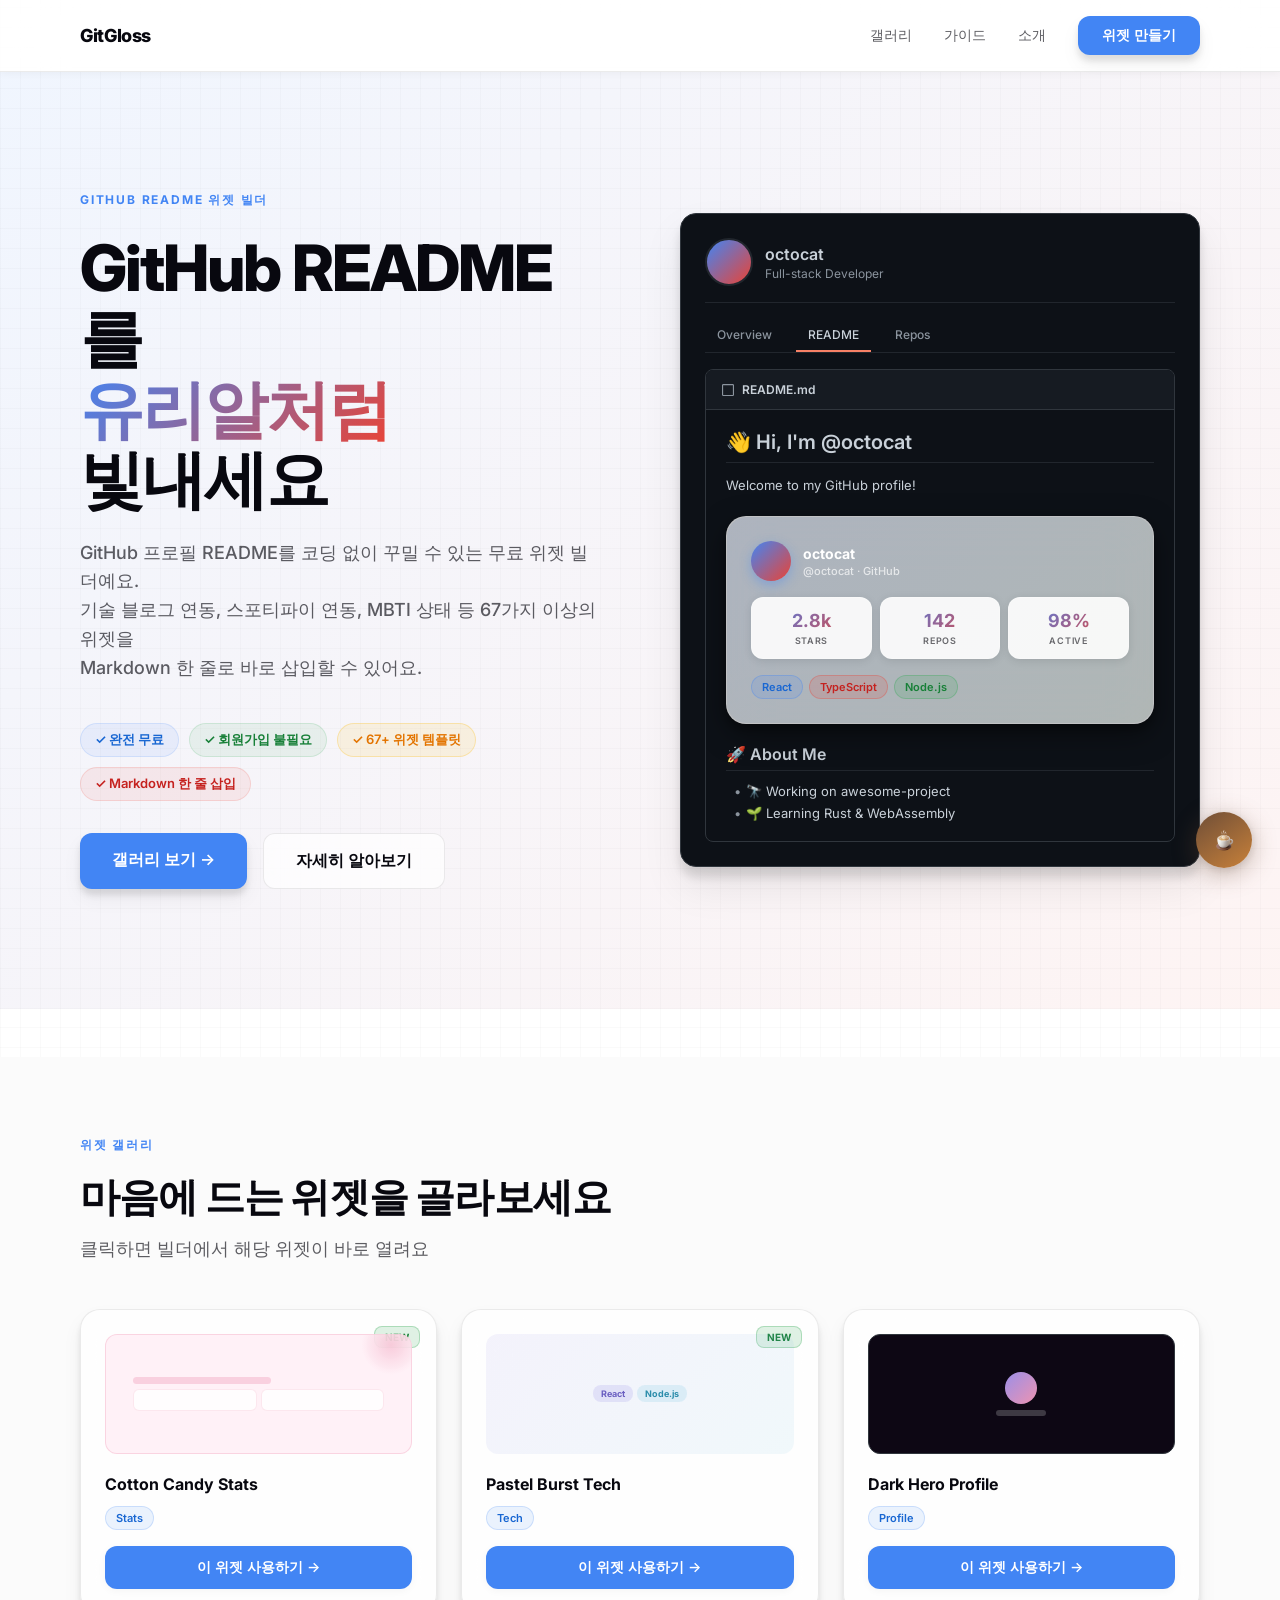
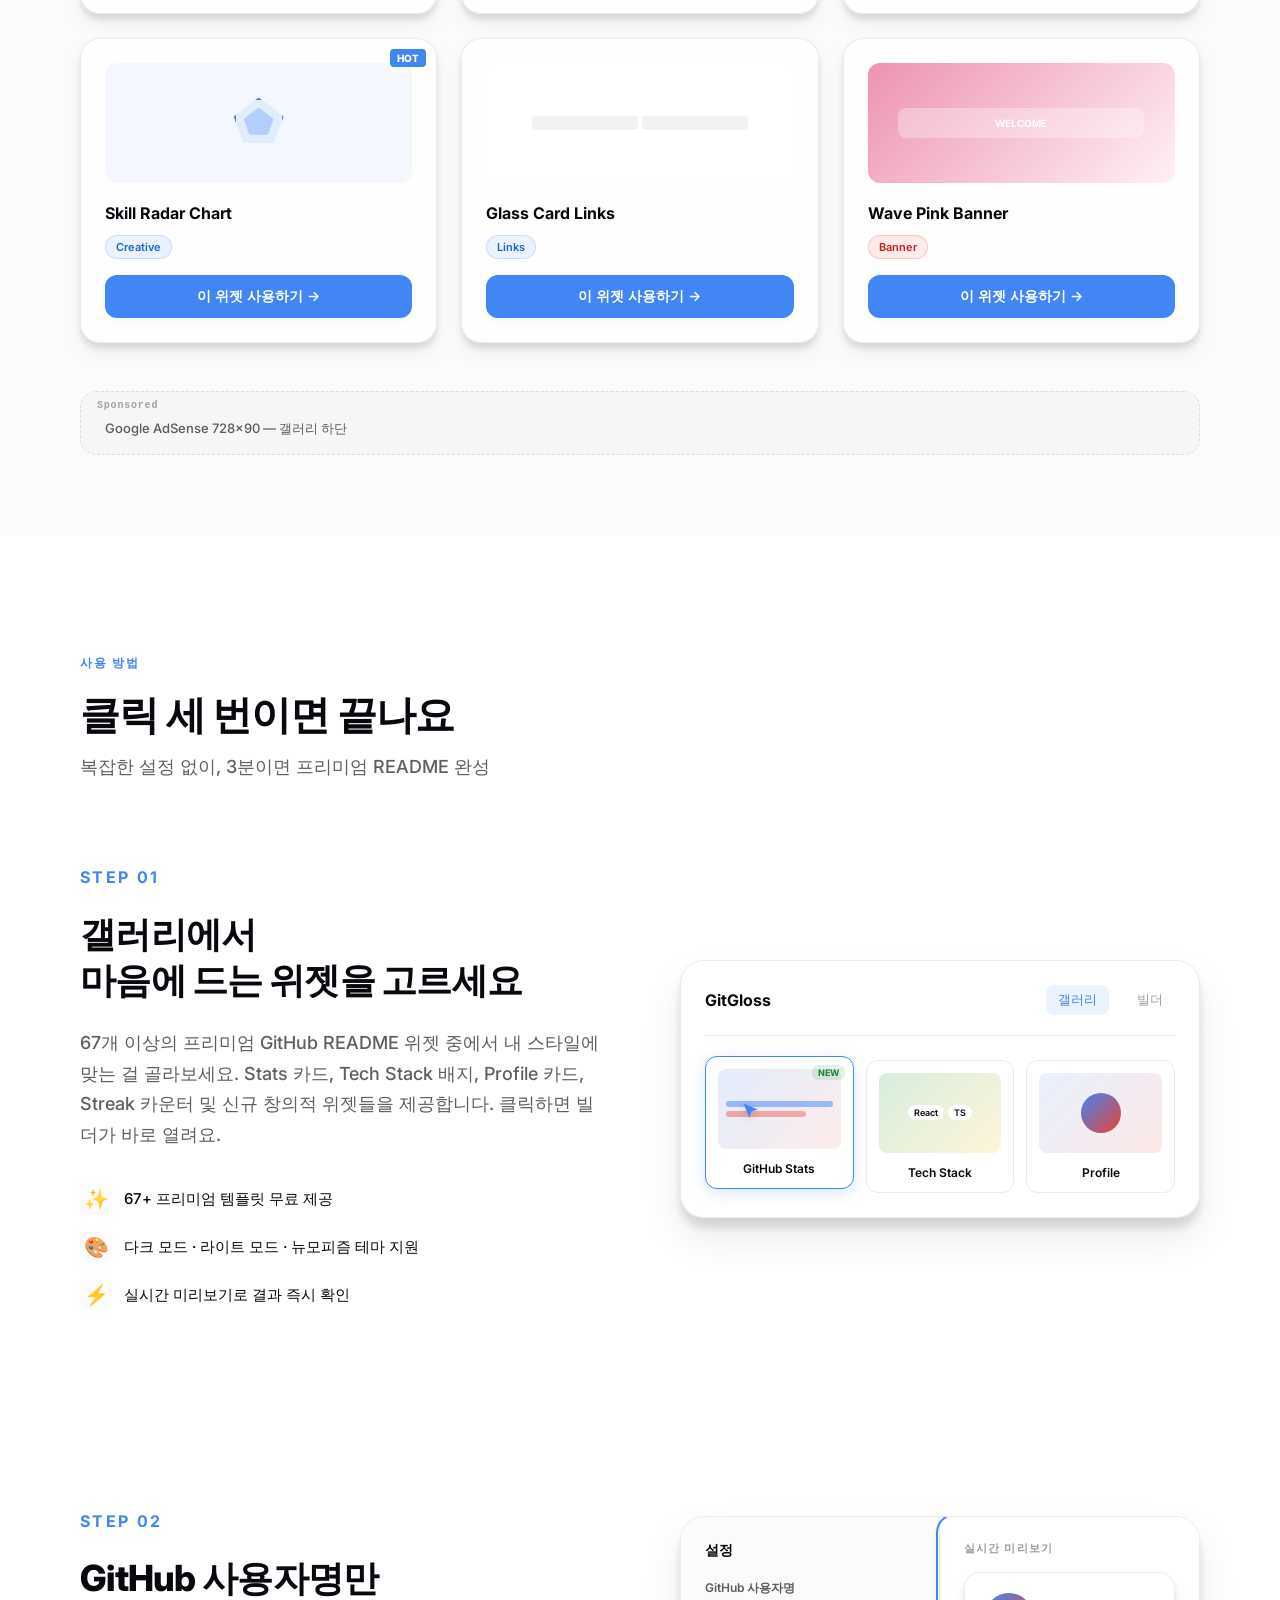
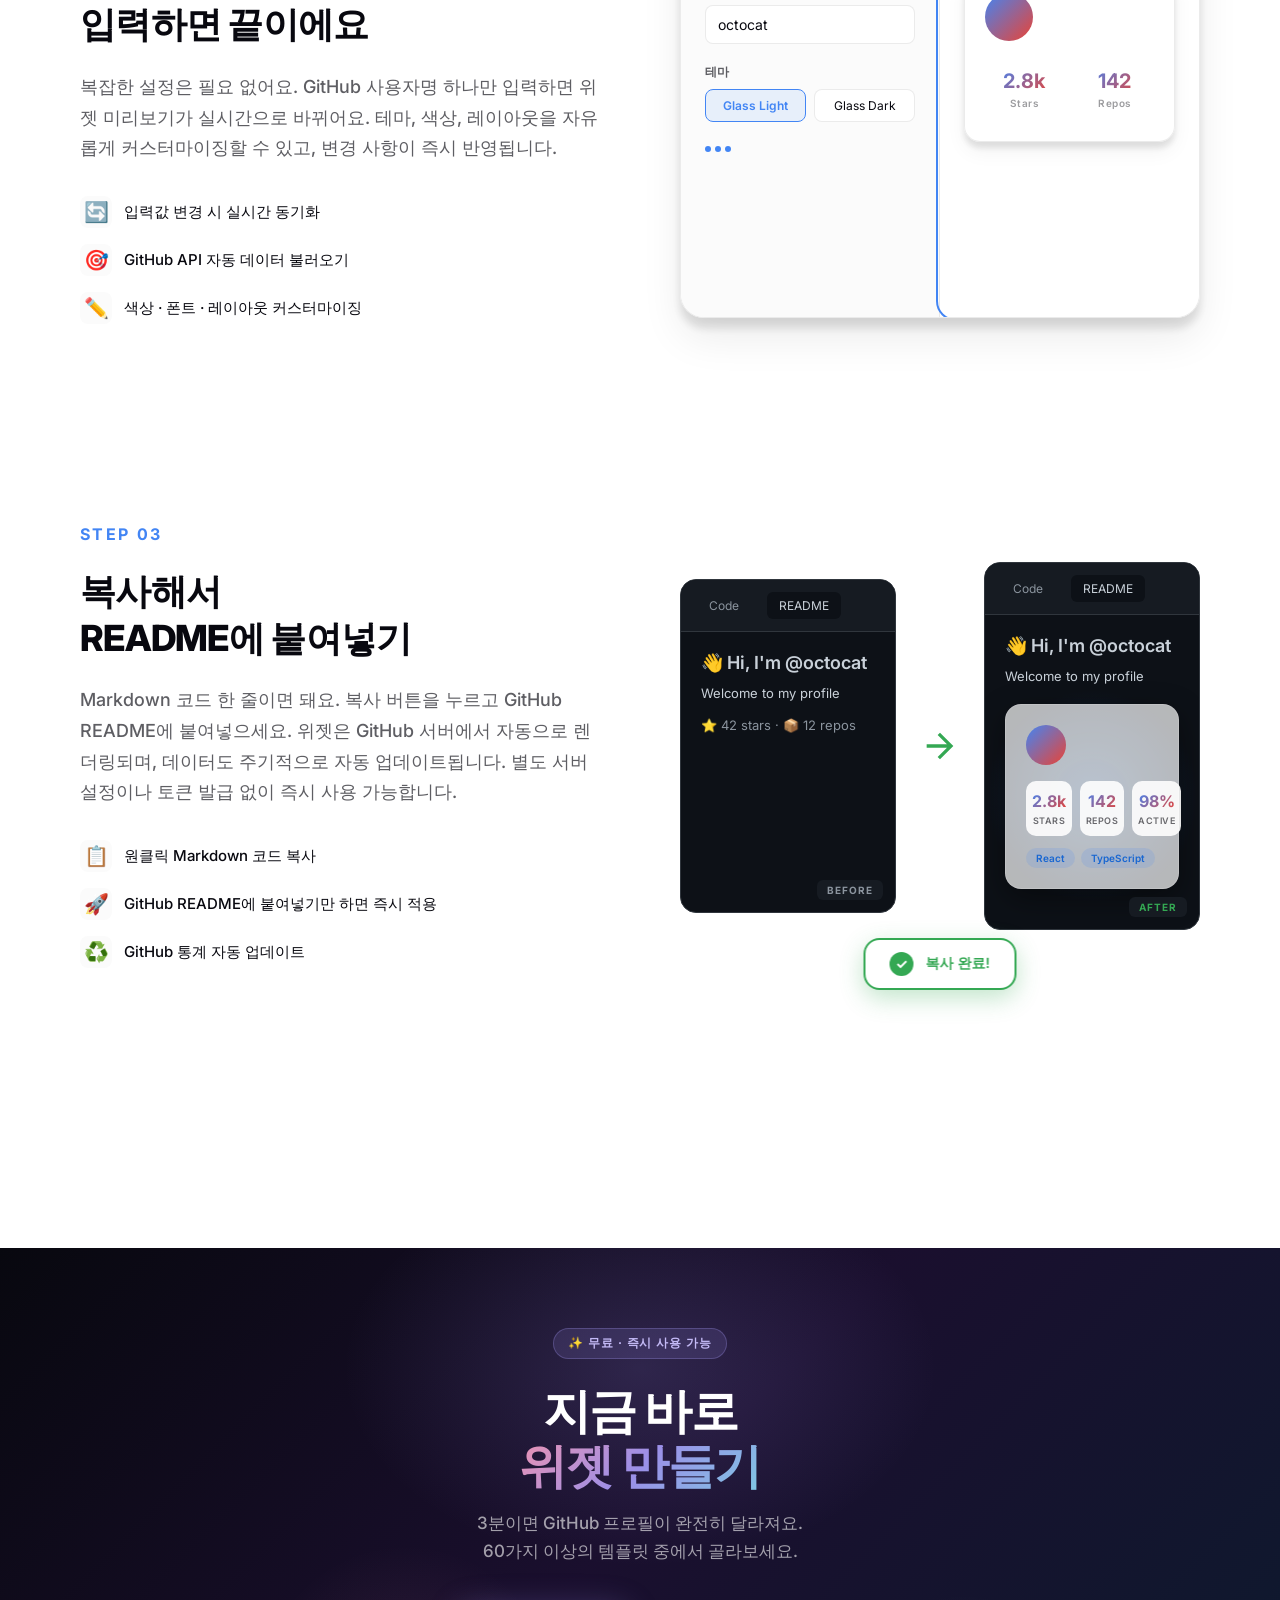
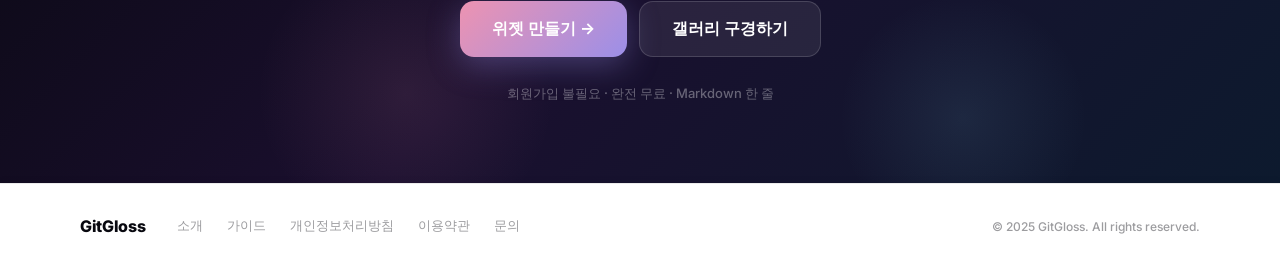
==== index.html @ f7a2665b "Redesign coffee chat modal + floating button" ====
<!DOCTYPE html>
<html lang="ko">
<head>
  <meta charset="UTF-8">
  <!-- ================== 기본 메타 태그 (SEO) ================== -->
  <meta name="title" content="GitGloss — GitHub README 위젯 빌더 | 무료 프로필 꾸미기">
  <meta name="description" content="GitHub 프로필 README를 코딩 없이 꾸미세요. Stats 카드, Tech Stack 배지, Profile 카드 등 60개 이상의 프리미엄 위젯을 Markdown 한 줄로 바로 삽입할 수 있어요. 완전 무료, 회원가입 불필요.">
  <meta name="keywords" content="GitHub README, 깃허브 프로필 꾸미기, GitHub 위젯, README 꾸미기, GitHub Stats, Tech Stack Badge, 개발자 프로필, readme 위젯 생성">
  <meta name="author" content="GitGloss">
  <meta name="robots" content="index, follow">
  <!-- ================== Open Graph ================== -->
  <meta property="og:title" content="GitGloss — GitHub README 위젯 빌더 | 무료 프로필 꾸미기">
  <meta property="og:description" content="GitHub 프로필 README를 코딩 없이 꾸미세요. Stats 카드, Tech Stack 배지, Profile 카드 등 60개 이상의 프리미엄 위젯을 Markdown 한 줄로 바로 삽입할 수 있어요. 완전 무료, 회원가입 불필요.">
  <meta property="og:type" content="website">
  <meta property="og:url" content="https://gitgloss.io/">
  <meta property="og:image" content="https://gitgloss.io/assets/images/og-image.png">
  <meta property="og:image:width" content="1200">
  <meta property="og:image:height" content="630">
  <meta property="og:image:alt" content="GitGloss — GitHub README 위젯 빌더">
  <meta property="og:site_name" content="GitGloss">
  <meta property="og:locale" content="ko_KR">
  <!-- ================== Twitter 카드 ================== -->
  <meta name="twitter:card" content="summary_large_image">
  <meta name="twitter:title" content="GitGloss — GitHub README 위젯 빌더 | 무료 프로필 꾸미기">
  <meta name="twitter:description" content="GitHub 프로필 README를 코딩 없이 꾸미세요. Stats 카드, Tech Stack 배지, Profile 카드 등 60가지 이상의 위젯을 Markdown 한 줄로 바로 삽입할 수 있어요. 완전 무료, 회원가입 불필요.">
  <meta name="twitter:image" content="https://gitgloss.io/assets/images/og-image.png">
  <meta name="twitter:image:alt" content="GitGloss — GitHub README 위젯 빌더">
  <meta name="twitter:site" content="@gitgloss">
  <meta name="twitter:creator" content="@gitgloss">
  <!-- ================== SEO 보완 ================== -->
  <meta name="language" content="ko">
  <meta name="distribution" content="global">
  <meta name="rating" content="general">
  <meta name="format-detection" content="telephone=no">
  <link rel="canonical" href="https://gitgloss.io/">
  <!-- ================== 웹앱 최적화 ================== -->
  <meta name="theme-color" content="#4285F4">
  <meta name="application-name" content="GitGloss">
  <meta name="msapplication-TileColor" content="#4285F4">
  <meta name="apple-mobile-web-app-capable" content="yes">
  <meta name="apple-mobile-web-app-title" content="GitGloss">
  <!-- ================== 아이콘 ================== -->
  <link rel="icon" href="/favicon.ico" type="image/x-icon">
  <link rel="apple-touch-icon" href="/apple-touch-icon.png">
  <link rel="manifest" href="/site.webmanifest">
  <meta name="viewport" content="width=device-width, initial-scale=1.0">
  <title>GitGloss — Premium Developer Identity Studio</title>
  <link rel="preconnect" href="https://fonts.googleapis.com">
  <link rel="preconnect" href="https://fonts.gstatic.com" crossorigin>
  <link href="https://fonts.googleapis.com/css2?family=Inter:wght@400;500;600;700;800&display=swap" rel="stylesheet">
  <link rel="stylesheet" href="assets/css/style.css">
  <style>
    html { scroll-behavior: smooth; }
    * { font-family: 'Inter', -apple-system, BlinkMacSystemFont, sans-serif; }

    /* ── NAV ── */
    .nav-cta {
      margin-left: auto;
      padding: 10px 24px;
      background: var(--google-blue);
      color: #fff; border: none; border-radius: 12px;
      font-size: 14px; font-weight: 600; cursor: pointer;
      font-family: var(--font-sans);
      box-shadow: var(--shadow-depth);
      position: relative;
      overflow: hidden;
    }

    .nav-cta span {
      position: relative;
      z-index: 1;
    }

    /* ── HERO ── */
    .hero {
      display: grid; grid-template-columns: 1fr 1fr;
      gap: 80px; align-items: center;
      padding: 120px 80px;
      background: var(--bg-main);
      background-image: var(--gradient-hero), var(--grid-pattern);
      position: relative;
    }
    .eyebrow {
      font-size: 12px; font-weight: 700;
      letter-spacing: .15em; text-transform: uppercase;
      color: var(--google-blue); margin-bottom: 24px;
    }
    .hero-h1 {
      font-size: clamp(32px, 5vw, 64px);
      font-weight: 800; color: var(--text-main);
      line-height: 1.1; letter-spacing: -.03em; margin-bottom: 24px;
    }
    .hero-h1 em {
      font-style: normal;
      background: var(--gradient-blue-red);
      -webkit-background-clip: text;
      -webkit-text-fill-color: transparent;
      background-clip: text;
    }
    .hero-desc {
      font-size: 18px; color: var(--text-sub);
      line-height: 1.6; margin-bottom: 40px; font-weight: 500;
    }
    .hero-btns { display: flex; gap: 16px; }
    .btn-primary-hero {
      padding: 16px 32px;
      background: var(--google-blue);
      color: #fff; border: none; border-radius: 12px;
      font-size: 16px; font-weight: 600; cursor: pointer;
      font-family: var(--font-sans);
      text-decoration: none; display: inline-block;
      box-shadow: var(--shadow-depth);
      position: relative;
      overflow: hidden;
      transition: all .2s;
    }

    .btn-primary-hero::before {
      display: none;
    }

    .btn-primary-hero:hover::before {
      display: none;
    }

    .btn-primary-hero:hover {
      background: #3367d6;
      transform: translateY(-2px);
      box-shadow: var(--shadow-float);
    }

    .btn-primary-hero span {
      position: relative;
      z-index: 1;
    }
    .btn-ghost-hero {
      padding: 16px 32px;
      background: var(--glass-white);
      border: 1px solid var(--glass-border);
      color: var(--text-main); border-radius: 12px;
      font-size: 16px; cursor: pointer; font-weight: 600;
      font-family: var(--font-sans);
      text-decoration: none; display: inline-block;
      backdrop-filter: var(--blur-effect);
      transition: all .2s;
    }
    .btn-ghost-hero:hover {
      background: rgba(0, 0, 0, 0.04);
    }

    /* Hero right — GitHub README Mockup (No Animation) */
    .hero-right {
      /* perspective 제거 */
    }

    .github-mockup {
      background: #0d1117;
      border: 1px solid #30363d;
      border-radius: 16px;
      padding: 24px;
      box-shadow: var(--shadow-float);
      /* transform, transition, hover 제거 */
    }

    .gh-mock-header {
      display: flex;
      align-items: center;
      gap: 12px;
      padding-bottom: 16px;
      border-bottom: 1px solid #21262d;
      margin-bottom: 16px;
    }

    .gh-mock-avatar {
      width: 48px;
      height: 48px;
      border-radius: 50%;
      background: var(--gradient-blue-red);
      border: 2px solid #21262d;
      flex-shrink: 0;
    }

    .gh-mock-name {
      font-size: 16px;
      font-weight: 600;
      color: #c9d1d9;
      margin-bottom: 2px;
    }

    .gh-mock-bio {
      font-size: 12px;
      color: #8b949e;
    }

    .gh-mock-tabs {
      display: flex;
      gap: 12px;
      border-bottom: 1px solid #21262d;
      margin-bottom: 16px;
    }

    .gh-mock-tab {
      padding: 8px 12px;
      font-size: 12px;
      color: #8b949e;
      border-bottom: 2px solid transparent;
      font-weight: 500;
    }

    .gh-mock-tab.active {
      color: #c9d1d9;
      border-bottom-color: #f78166;
    }

    .gh-mock-readme {
      background: #0d1117;
      border: 1px solid #30363d;
      border-radius: 8px;
      overflow: hidden;
    }

    .gh-mock-readme-header {
      display: flex;
      align-items: center;
      gap: 8px;
      padding: 12px 16px;
      background: #161b22;
      border-bottom: 1px solid #30363d;
      font-size: 12px;
      font-weight: 600;
      color: #c9d1d9;
    }

    .gh-mock-readme-header svg {
      fill: #8b949e;
    }

    .gh-mock-content {
      padding: 20px;
    }

    .gh-mock-title {
      font-size: 20px;
      font-weight: 600;
      color: #c9d1d9;
      margin-bottom: 12px;
      padding-bottom: 8px;
      border-bottom: 1px solid #21262d;
    }

    .gh-mock-subtitle {
      font-size: 16px;
      font-weight: 600;
      color: #c9d1d9;
      margin: 20px 0 12px 0;
      padding-bottom: 6px;
      border-bottom: 1px solid #21262d;
    }

    .gh-mock-text {
      font-size: 13px;
      color: #c9d1d9;
      line-height: 1.6;
      margin-bottom: 16px;
    }

    .gh-mock-list {
      display: flex;
      flex-direction: column;
      gap: 6px;
    }

    .gh-mock-list-item {
      font-size: 13px;
      color: #c9d1d9;
      padding-left: 20px;
      position: relative;
    }

    .gh-mock-list-item::before {
      content: '•';
      position: absolute;
      left: 8px;
      color: #8b949e;
    }

    /* GitGloss Widget Embedded in GitHub README (No Animation) */
    .gitgloss-widget-embed {
      background: var(--glass-white);
      backdrop-filter: var(--blur-effect);
      -webkit-backdrop-filter: var(--blur-effect);
      border: 1px solid rgba(255, 255, 255, 0.15);
      border-radius: 20px;
      padding: 24px;
      margin: 20px 0;
      box-shadow: 0 10px 30px rgba(0, 0, 0, 0.4),
                  0 5px 10px rgba(0, 0, 0, 0.3);
      position: relative;
      /* transform, transition, hover 제거 */
    }

    .gitgloss-widget-embed::before {
      content: '';
      position: absolute;
      inset: 0;
      border-radius: 20px;
      background: var(--gradient-glass);
      opacity: 0.6;
      z-index: -1;
    }

    .widget-embed-header {
      display: flex;
      align-items: center;
      gap: 12px;
      margin-bottom: 16px;
    }

    .widget-embed-avatar {
      width: 40px;
      height: 40px;
      border-radius: 50%;
      background: var(--gradient-blue-red);
      flex-shrink: 0;
      box-shadow: 0 4px 12px rgba(66, 133, 244, 0.4);
    }

    .widget-embed-name {
      font-size: 14px;
      font-weight: 700;
      color: #ffffff;
      margin-bottom: 2px;
    }

    .widget-embed-handle {
      font-size: 11px;
      color: rgba(255, 255, 255, 0.7);
      font-weight: 500;
    }

    .widget-embed-stats {
      display: grid;
      grid-template-columns: repeat(3, 1fr);
      gap: 8px;
      margin-bottom: 16px;
    }

    .widget-embed-stat {
      background: rgba(255, 255, 255, 0.9);
      border: 1px solid rgba(255, 255, 255, 0.2);
      border-radius: 12px;
      padding: 12px 6px;
      text-align: center;
      box-shadow: 0 2px 8px rgba(0, 0, 0, 0.1);
    }

    .widget-embed-num {
      font-size: 18px;
      font-weight: 700;
      background: var(--gradient-blue-red);
      -webkit-background-clip: text;
      -webkit-text-fill-color: transparent;
      background-clip: text;
      margin-bottom: 4px;
    }

    .widget-embed-label {
      font-size: 9px;
      color: rgba(8, 8, 15, 0.6);
      font-weight: 600;
      letter-spacing: .08em;
    }

    .widget-embed-tags {
      display: flex;
      gap: 6px;
      flex-wrap: wrap;
    }

    .widget-embed-badge {
      font-size: 10px;
      padding: 4px 10px;
      border-radius: 12px;
      font-weight: 600;
    }

    .widget-embed-badge.badge-blue {
      background: rgba(66, 133, 244, 0.15);
      color: #1967D2;
      border: 1px solid rgba(66, 133, 244, 0.3);
    }

    .widget-embed-badge.badge-red {
      background: rgba(234, 67, 53, 0.15);
      color: #C5221F;
      border: 1px solid rgba(234, 67, 53, 0.3);
    }

    .widget-embed-badge.badge-green {
      background: rgba(52, 168, 83, 0.15);
      color: #188038;
      border: 1px solid rgba(52, 168, 83, 0.3);
    }

    /* ── AD BANNER ── */
    .ad-banner {
      margin: 0 80px;
      padding: 16px 24px;
      background: rgba(0,0,0,.02);
      border: 1px dashed rgba(0,0,0,.1);
      border-radius: 16px;
      display: flex; align-items: center; justify-content: space-between;
      position: relative;
    }
    .ad-banner::before {
      content: 'Sponsored';
      position: absolute; top: 8px; left: 16px;
      font-size: 10px; color: rgba(0,0,0,.35);
      letter-spacing: .08em; font-family: var(--font-mono); font-weight: 600;
    }
    .ad-banner-text { font-size: 13px; color: var(--text-sub); padding-top: 12px; font-weight: 500; }
    .ad-banner-slot { font-size: 11px; color: var(--text-hint); font-family: var(--font-mono); }

    /* ── GALLERY ── */
    .gallery-section { padding: 80px 80px; background: var(--bg-subtle); }
    .section-eyebrow {
      font-size: 12px; font-weight: 700;
      letter-spacing: .15em; text-transform: uppercase;
      color: var(--google-blue); margin-bottom: 16px;
    }
    .section-title { font-size: 40px; font-weight: 800; color: var(--text-main); margin-bottom: 12px; letter-spacing: -.02em; }
    .section-desc  { font-size: 18px; color: var(--text-sub); margin-bottom: 48px; font-weight: 500; }

    .gallery-grid { display: grid; grid-template-columns: repeat(3,1fr); gap: 24px; }

    /* Badge styles */
    .badge-blue {
      background: rgba(66, 133, 244, 0.1);
      color: #1967D2;
      border: 1px solid rgba(66, 133, 244, 0.2);
      padding: 4px 10px;
      border-radius: 12px;
      font-size: 11px;
      font-weight: 600;
      display: inline-block;
    }

    .badge-red {
      background: rgba(234, 67, 53, 0.1);
      color: #C5221F;
      border: 1px solid rgba(234, 67, 53, 0.2);
      padding: 4px 10px;
      border-radius: 12px;
      font-size: 11px;
      font-weight: 600;
      display: inline-block;
    }

    .badge-green {
      background: rgba(52, 168, 83, 0.1);
      color: #188038;
      border: 1px solid rgba(52, 168, 83, 0.2);
      padding: 4px 10px;
      border-radius: 12px;
      font-size: 11px;
      font-weight: 600;
      display: inline-block;
    }

    .badge-yellow {
      background: rgba(251, 188, 5, 0.15);
      color: #E37400;
      border: 1px solid rgba(251, 188, 5, 0.3);
      padding: 4px 10px;
      border-radius: 12px;
      font-size: 11px;
      font-weight: 600;
      display: inline-block;
    }

    .badge-row {
      display: flex;
      gap: 6px;
      flex-wrap: wrap;
    }

    .g-card {
      background: var(--glass-white);
      border: 1px solid var(--glass-border);
      border-radius: 20px; padding: 24px;
      cursor: pointer; transition: all .3s; position: relative;
      backdrop-filter: var(--blur-effect);
      box-shadow: var(--shadow-depth);
      transform: translateZ(0);
      overflow: hidden;
    }

    .g-card::before {
      content: '';
      position: absolute;
      inset: 0;
      background: var(--gradient-glass);
      opacity: 0;
      transition: opacity .3s;
      pointer-events: none;
    }

    .g-card:hover::before {
      opacity: 0.3;
    }

    .g-card:hover {
      transform: translateY(-4px) translateZ(20px);
      box-shadow: var(--shadow-float);
      border-color: rgba(66,133,244,.3);
    }
    .g-thumb {
      height: 120px; border-radius: 12px;
      margin-bottom: 20px; overflow: hidden;
      display: flex; align-items: center; justify-content: center;
      position: relative;
      background: var(--bg-subtle);
    }
    .g-thumb-bars { width: 80%; display: flex; flex-direction: column; gap: 8px; }
    .thumb-bar { height: 8px; border-radius: 4px; }
    .g-title { font-size: 16px; font-weight: 700; color: var(--text-main); margin-bottom: 12px; }
    .g-meta  { display: flex; gap: 8px; flex-wrap: wrap; margin-bottom: 16px; }
    .card-new {
      position: absolute; top: 16px; right: 16px;
      font-size: 10px; font-weight: 700;
      background: rgba(52,168,83,.15); color: #188038;
      border: 1px solid rgba(52,168,83,.3);
      border-radius: 8px; padding: 4px 10px;
    }
    .use-btn {
      display: block; width: 100%; padding: 12px;
      background: var(--google-blue);
      border: none;
      border-radius: 12px; font-size: 14px; font-weight: 600;
      color: #fff; text-align: center; cursor: pointer;
      font-family: var(--font-sans);
      text-decoration: none;
      box-shadow: var(--shadow-subtle);
      position: relative;
      overflow: hidden;
      transition: all .2s;
    }

    .use-btn::before {
      display: none;
    }

    .use-btn:hover::before {
      display: none;
    }

    .use-btn:hover {
      background: #3367d6;
      transform: translateY(-2px);
      box-shadow: var(--shadow-depth);
    }

    .use-btn span {
      position: relative;
      z-index: 1;
    }

    /* Native ad card */
    .ad-native-card {
      background: rgba(0,0,0,.02);
      border: 1px dashed rgba(0,0,0,.1);
      border-radius: 20px; padding: 24px; position: relative;
    }
    .ad-native-card::before {
      content: 'Sponsored'; position: absolute; top: 16px; left: 20px;
      font-size: 10px; color: rgba(0,0,0,.35);
      letter-spacing: .08em; font-family: var(--font-mono); font-weight: 600;
    }
    .ad-native-title { font-size: 16px; font-weight: 700; color: var(--text-main); margin-top: 24px; margin-bottom: 8px; }
    .ad-native-desc  { font-size: 14px; color: var(--text-sub); line-height: 1.6; margin-bottom: 16px; font-weight: 500; }

    /* ── FOOTER ── */
    .page-footer {
      background: var(--bg-main);
      border-top: 1px solid var(--glass-border);
      padding: 32px 80px;
      display: flex; align-items: center; gap: 32px;
      font-size: 14px; color: var(--text-hint); font-weight: 500;
    }
    .footer-links { display: flex; gap: 24px; }
    .footer-link { color: var(--text-hint); text-decoration: none; transition: .2s; }
    .footer-link:hover { color: var(--text-main); }

    /* ── HOW TO SECTION (Toss-style Detailed) ── */
    .how-to-section {
      padding: 120px 80px;
      background: var(--bg-main);
    }

    .step-detail {
      display: grid;
      grid-template-columns: 1fr 1fr;
      gap: 80px;
      align-items: center;
      margin-bottom: 120px;
      position: relative;
    }

    .step-detail.reverse {
      direction: rtl;
    }

    .step-detail.reverse > * {
      direction: ltr;
    }

    .step-content {
      padding: 40px 0;
    }

    .step-number {
      font-size: 16px;
      font-weight: 700;
      color: var(--google-blue);
      margin-bottom: 24px;
      letter-spacing: .15em;
    }

    .step-title {
      font-size: 36px;
      font-weight: 800;
      color: var(--text-main);
      line-height: 1.3;
      margin-bottom: 24px;
      letter-spacing: -.02em;
    }

    .step-desc {
      font-size: 18px;
      color: var(--text-sub);
      line-height: 1.7;
      margin-bottom: 32px;
      font-weight: 500;
    }

    .step-features {
      display: flex;
      flex-direction: column;
      gap: 16px;
    }

    .feature-item {
      display: flex;
      align-items: center;
      gap: 12px;
      font-size: 15px;
      color: var(--text-main);
      font-weight: 500;
    }

    .feature-icon {
      font-size: 20px;
      width: 32px;
      height: 32px;
      display: flex;
      align-items: center;
      justify-content: center;
      background: var(--bg-subtle);
      border-radius: 8px;
    }

    /* UI Mockups */
    .step-visual {
      position: relative;
    }

    .ui-mockup {
      background: var(--glass-white);
      backdrop-filter: var(--blur-effect);
      border: 1px solid var(--glass-border);
      border-radius: 24px;
      box-shadow: var(--shadow-float);
      overflow: hidden;
      position: relative;
    }

    /* Gallery Mockup */
    .gallery-mockup {
      padding: 24px;
    }

    .mockup-header {
      display: flex;
      align-items: center;
      justify-content: space-between;
      padding-bottom: 20px;
      border-bottom: 1px solid var(--glass-border);
      margin-bottom: 24px;
    }

    .mockup-logo {
      font-size: 16px;
      font-weight: 700;
      color: var(--text-main);
    }

    .mockup-nav {
      display: flex;
      gap: 16px;
    }

    .nav-item {
      font-size: 13px;
      color: var(--text-hint);
      font-weight: 500;
      padding: 6px 12px;
      border-radius: 8px;
      transition: .2s;
    }

    .nav-item.active {
      color: var(--google-blue);
      background: rgba(66, 133, 244, 0.1);
    }

    .gallery-grid-mini {
      display: grid;
      grid-template-columns: repeat(3, 1fr);
      gap: 12px;
    }

    .widget-card-mini {
      background: white;
      border: 1px solid var(--glass-border);
      border-radius: 12px;
      padding: 12px;
      cursor: pointer;
      transition: all .3s;
      position: relative;
    }

    .widget-card-mini.active {
      border-color: var(--google-blue);
      box-shadow: 0 4px 16px rgba(66, 133, 244, 0.2);
      transform: translateY(-4px);
    }

    .widget-thumb {
      height: 80px;
      border-radius: 8px;
      margin-bottom: 12px;
      display: flex;
      align-items: center;
      justify-content: center;
      padding: 8px;
    }

    .thumb-bars {
      width: 100%;
      display: flex;
      flex-direction: column;
      gap: 4px;
    }

    .bar {
      height: 6px;
      border-radius: 3px;
    }

    .badge-row-mini {
      display: flex;
      gap: 4px;
      flex-wrap: wrap;
    }

    .badge-mini {
      font-size: 9px;
      padding: 2px 6px;
      border-radius: 8px;
      background: rgba(255, 255, 255, 0.9);
      color: var(--text-main);
      font-weight: 600;
    }

    .profile-mini {
      display: flex;
      align-items: center;
      justify-content: center;
    }

    .avatar-mini {
      width: 40px;
      height: 40px;
      border-radius: 50%;
      background: var(--gradient-blue-red);
    }

    .widget-label {
      font-size: 12px;
      font-weight: 600;
      color: var(--text-main);
      text-align: center;
    }

    .widget-badge {
      position: absolute;
      top: 8px;
      right: 8px;
      font-size: 9px;
      font-weight: 700;
      background: rgba(52, 168, 83, 0.15);
      color: #188038;
      padding: 2px 6px;
      border-radius: 6px;
    }

    /* Animated Cursor */
    .mockup-cursor {
      position: absolute;
      top: 140px;
      left: 60px;
      animation: cursor-click 2s ease-in-out infinite;
      filter: drop-shadow(0 2px 4px rgba(0, 0, 0, 0.2));
    }

    @keyframes cursor-click {
      0%, 100% { transform: translate(0, 0); }
      25% { transform: translate(120px, 0); }
      50% { transform: translate(120px, 0) scale(0.9); }
      75% { transform: translate(120px, 0); }
    }

    /* Builder Mockup */
    .builder-mockup {
      padding: 0;
    }

    .builder-split {
      display: grid;
      grid-template-columns: 1fr 1fr;
      min-height: 400px;
    }

    .builder-panel {
      padding: 24px;
      border-right: 1px solid var(--glass-border);
      background: var(--bg-subtle);
    }

    .panel-header {
      font-size: 14px;
      font-weight: 700;
      color: var(--text-main);
      margin-bottom: 20px;
    }

    .input-group {
      margin-bottom: 20px;
    }

    .input-group label {
      display: block;
      font-size: 12px;
      font-weight: 600;
      color: var(--text-sub);
      margin-bottom: 8px;
    }

    .input-animated {
      width: 100%;
      padding: 10px 12px;
      border: 1px solid var(--glass-border);
      border-radius: 8px;
      font-size: 14px;
      background: white;
      color: var(--text-main);
      animation: input-pulse 2s ease-in-out infinite;
    }

    @keyframes input-pulse {
      0%, 100% { border-color: var(--glass-border); }
      50% { border-color: var(--google-blue); box-shadow: 0 0 0 3px rgba(66, 133, 244, 0.1); }
    }

    .theme-selector {
      display: flex;
      gap: 8px;
    }

    .theme-option {
      flex: 1;
      padding: 8px;
      border: 1px solid var(--glass-border);
      border-radius: 8px;
      font-size: 12px;
      text-align: center;
      cursor: pointer;
      transition: .2s;
      background: white;
    }

    .theme-option.active {
      border-color: var(--google-blue);
      background: rgba(66, 133, 244, 0.1);
      color: var(--google-blue);
      font-weight: 600;
    }

    .typing-indicator {
      display: flex;
      gap: 4px;
      margin-top: 16px;
    }

    .typing-indicator .dot {
      width: 6px;
      height: 6px;
      border-radius: 50%;
      background: var(--google-blue);
      animation: typing-bounce 1.4s ease-in-out infinite;
    }

    .typing-indicator .dot:nth-child(2) { animation-delay: 0.2s; }
    .typing-indicator .dot:nth-child(3) { animation-delay: 0.4s; }

    @keyframes typing-bounce {
      0%, 60%, 100% { transform: translateY(0); }
      30% { transform: translateY(-8px); }
    }

    .builder-preview {
      padding: 24px;
      background: white;
      position: relative;
    }

    .preview-label {
      font-size: 11px;
      font-weight: 600;
      color: var(--text-hint);
      text-transform: uppercase;
      letter-spacing: .1em;
      margin-bottom: 16px;
    }

    .preview-widget {
      position: relative;
    }

    .widget-preview-card {
      background: var(--glass-white);
      backdrop-filter: var(--blur-effect);
      border: 1px solid var(--glass-border);
      border-radius: 16px;
      padding: 20px;
      box-shadow: var(--shadow-depth);
    }

    .preview-avatar {
      width: 48px;
      height: 48px;
      border-radius: 50%;
      background: var(--gradient-blue-red);
      margin-bottom: 16px;
    }

    .preview-stats {
      display: grid;
      grid-template-columns: 1fr 1fr;
      gap: 12px;
    }

    .stat-item {
      background: rgba(255, 255, 255, 0.9);
      border-radius: 12px;
      padding: 12px;
      text-align: center;
    }

    .stat-num {
      font-size: 20px;
      font-weight: 700;
      background: var(--gradient-blue-red);
      -webkit-background-clip: text;
      -webkit-text-fill-color: transparent;
      background-clip: text;
    }

    .stat-label {
      font-size: 10px;
      color: var(--text-hint);
      font-weight: 600;
      margin-top: 4px;
      letter-spacing: .05em;
    }

    .preview-pulse {
      position: absolute;
      inset: -4px;
      border: 2px solid var(--google-blue);
      border-radius: 20px;
      animation: pulse-ring 2s ease-out infinite;
      pointer-events: none;
    }

    @keyframes pulse-ring {
      0% { opacity: 1; transform: scale(1); }
      100% { opacity: 0; transform: scale(1.05); }
    }

    /* README Comparison */
    .readme-comparison {
      display: grid;
      grid-template-columns: 1fr auto 1fr;
      gap: 24px;
      align-items: center;
    }

    .readme-before,
    .readme-after {
      background: #0d1117;
      border: 1px solid #30363d;
      border-radius: 16px;
      overflow: hidden;
      position: relative;
    }

    .readme-header {
      background: #161b22;
      border-bottom: 1px solid #30363d;
      padding: 12px 16px;
    }

    .readme-tabs {
      display: flex;
      gap: 16px;
    }

    .tab {
      font-size: 12px;
      color: #8b949e;
      padding: 6px 12px;
      border-radius: 6px;
    }

    .tab.active {
      color: #c9d1d9;
      background: #0d1117;
    }

    .readme-content {
      padding: 20px;
      min-height: 280px;
    }

    .readme-title {
      font-size: 18px;
      font-weight: 600;
      color: #c9d1d9;
      margin-bottom: 12px;
    }

    .readme-text {
      font-size: 13px;
      color: #c9d1d9;
      margin-bottom: 16px;
    }

    .readme-stats-plain {
      font-size: 13px;
      color: #8b949e;
    }

    .before-label,
    .after-label {
      position: absolute;
      bottom: 12px;
      right: 12px;
      font-size: 10px;
      font-weight: 700;
      color: #8b949e;
      background: #161b22;
      padding: 4px 10px;
      border-radius: 6px;
      text-transform: uppercase;
      letter-spacing: .1em;
    }

    .after-label {
      color: var(--google-green);
    }

    .transform-arrow {
      display: flex;
      align-items: center;
      justify-content: center;
      animation: arrow-pulse 2s ease-in-out infinite;
    }

    @keyframes arrow-pulse {
      0%, 100% { transform: translateX(0); }
      50% { transform: translateX(8px); }
    }

    /* Embedded Widget in README */
    .embedded-widget {
      position: relative;
      margin: 20px 0;
      animation: widget-appear 1s ease-out 0.5s both;
    }

    @keyframes widget-appear {
      from {
        opacity: 0;
        transform: translateY(20px) scale(0.95);
      }
      to {
        opacity: 1;
        transform: translateY(0) scale(1);
      }
    }

    .widget-glow {
      position: absolute;
      inset: -20px;
      background: radial-gradient(circle, rgba(66, 133, 244, 0.2) 0%, transparent 70%);
      animation: glow-pulse 2s ease-in-out infinite;
      pointer-events: none;
    }

    @keyframes glow-pulse {
      0%, 100% { opacity: 0.5; }
      50% { opacity: 1; }
    }

    .widget-card-embed {
      background: var(--glass-white);
      backdrop-filter: var(--blur-effect);
      border: 1px solid rgba(255, 255, 255, 0.15);
      border-radius: 16px;
      padding: 20px;
      box-shadow: 0 10px 30px rgba(0, 0, 0, 0.4);
    }

    .embed-avatar {
      width: 40px;
      height: 40px;
      border-radius: 50%;
      background: var(--gradient-blue-red);
      margin-bottom: 16px;
    }

    .embed-stats {
      display: grid;
      grid-template-columns: repeat(3, 1fr);
      gap: 8px;
      margin-bottom: 12px;
    }

    .embed-stat {
      background: rgba(255, 255, 255, 0.9);
      border-radius: 10px;
      padding: 10px 6px;
      text-align: center;
    }

    .embed-num {
      font-size: 16px;
      font-weight: 700;
      background: var(--gradient-blue-red);
      -webkit-background-clip: text;
      -webkit-text-fill-color: transparent;
      background-clip: text;
    }

    .embed-label {
      font-size: 9px;
      color: rgba(8, 8, 15, 0.6);
      font-weight: 600;
      margin-top: 4px;
      letter-spacing: .05em;
    }

    .embed-badges {
      display: flex;
      gap: 6px;
    }

    .embed-badge {
      font-size: 10px;
      padding: 4px 10px;
      border-radius: 12px;
      background: rgba(66, 133, 244, 0.15);
      color: #1967D2;
      font-weight: 600;
    }

    /* Copy Success Mini */
    .copy-success-mini {
      position: absolute;
      bottom: -60px;
      left: 50%;
      transform: translateX(-50%);
      background: var(--glass-white);
      backdrop-filter: var(--blur-effect);
      border: 2px solid var(--google-green);
      border-radius: 16px;
      padding: 12px 24px;
      display: flex;
      align-items: center;
      gap: 12px;
      box-shadow: 0 8px 24px rgba(52, 168, 83, 0.3);
      animation: success-appear 0.5s ease-out 1.5s both;
    }

    @keyframes success-appear {
      from {
        opacity: 0;
        transform: translateX(-50%) translateY(10px);
      }
      to {
        opacity: 1;
        transform: translateX(-50%) translateY(0);
      }
    }

    .success-checkmark {
      width: 24px;
      height: 24px;
      background: var(--google-green);
      color: white;
      border-radius: 50%;
      display: flex;
      align-items: center;
      justify-content: center;
      font-size: 14px;
      font-weight: 700;
    }

    .copy-success-mini span {
      font-size: 14px;
      font-weight: 600;
      color: var(--google-green);
    }

    @media (max-width: 1024px) {
      .hero { grid-template-columns: 1fr; gap: 48px; padding: 80px 40px; }
      .gallery-section { padding: 60px 40px; }
      .how-to-section { padding: 80px 40px; }
      .gallery-grid { grid-template-columns: 1fr 1fr; }
      .step-detail { grid-template-columns: 1fr; gap: 48px; }
      .step-detail.reverse { direction: ltr; }
      .builder-split { grid-template-columns: 1fr; }
      .builder-panel { border-right: none; border-bottom: 1px solid var(--glass-border); }
      .readme-comparison { grid-template-columns: 1fr; }
      .transform-arrow { transform: rotate(90deg); margin: 16px 0; }
      .nav-links { display: none; }
      .ad-banner { margin: 0 40px; }
      .page-footer { padding: 24px 40px; }
    }
    @media (max-width: 640px) {
      .hero { padding: 60px 24px; }
      .gallery-section { padding: 48px 24px; }
      .how-to-section { padding: 60px 24px; }
      .gallery-grid { grid-template-columns: 1fr; }
      .step-title { font-size: 28px; }
      .step-desc { font-size: 16px; }
      .gallery-grid-mini { grid-template-columns: 1fr; }
      .ad-banner { margin: 0 24px; }
      .page-footer { padding: 20px 24px; flex-direction: column; gap: 16px; }
    }
  </style>
</head>
<body>

  <!-- Schema.org WebSite 구조화 데이터 -->
  <script type="application/ld+json">
  {
    "@context": "https://schema.org",
    "@type": "WebSite",
    "name": "GitGloss",
    "url": "https://gitgloss.io",
    "description": "GitHub README 위젯 생성 도구. 개발자 프로필을 프리미엄 위젯으로 꾸미세요.",
    "potentialAction": {
      "@type": "SearchAction",
      "target": "https://gitgloss.io/gallery.html?q={search_term_string}",
      "query-input": "required name=search_term_string"
    }
  }
  </script>
  <!-- Schema.org SoftwareApplication 구조화 데이터 -->
  <script type="application/ld+json">
  {
    "@context": "https://schema.org",
    "@type": "SoftwareApplication",
    "name": "GitGloss Widget Builder",
    "applicationCategory": "DeveloperApplication",
    "operatingSystem": "Web",
    "offers": {
      "@type": "Offer",
      "price": "0",
      "priceCurrency": "KRW"
    },
    "description": "GitHub README에 삽입할 수 있는 프리미엄 위젯을 무료로 만드는 온라인 빌더. Stats, Tech Stack, Profile, Streak 위젯 지원.",
    "url": "https://gitgloss.io/builder.html"
  }
  </script>

  <!-- NAV -->
  <nav class="nav" aria-label="주요 내비게이션">
    <a href="/" class="nav-logo" aria-label="GitGloss 홈으로 이동">GitGloss</a>
    <div class="nav-right">
      <a href="gallery.html" class="nav-link">갤러리</a>
      <a href="guide.html"   class="nav-link">가이드</a>
      <a href="about.html"   class="nav-link">소개</a>
      <a href="builder.html" class="nav-cta">위젯 만들기</a>
    </div>
  </nav>

  <!-- HERO with GitHub README Mockup -->
  <section class="hero" aria-labelledby="hero-heading">
    <div>
      <p class="eyebrow">GITHUB README 위젯 빌더</p>
      <h1 class="hero-h1" id="hero-heading">GitHub README를<br><em>유리알처럼</em><br>빛내세요</h1>
      <p class="hero-desc">
        GitHub 프로필 README를 코딩 없이 꾸밀 수 있는 무료 위젯 빌더예요.<br>
        기술 블로그 연동, 스포티파이 연동, MBTI 상태 등 67가지 이상의 위젯을<br>
        Markdown 한 줄로 바로 삽입할 수 있어요.
      </p>
      <div style="display:flex;gap:10px;flex-wrap:wrap;margin-bottom:32px">
        <span style="display:inline-flex;align-items:center;gap:6px;padding:7px 14px;border-radius:20px;background:rgba(66,133,244,.08);border:1px solid rgba(66,133,244,.15);font-size:13px;font-weight:600;color:#1967D2">✓ 완전 무료</span>
        <span style="display:inline-flex;align-items:center;gap:6px;padding:7px 14px;border-radius:20px;background:rgba(52,168,83,.08);border:1px solid rgba(52,168,83,.15);font-size:13px;font-weight:600;color:#188038">✓ 회원가입 불필요</span>
        <span style="display:inline-flex;align-items:center;gap:6px;padding:7px 14px;border-radius:20px;background:rgba(251,188,5,.1);border:1px solid rgba(251,188,5,.25);font-size:13px;font-weight:600;color:#E37400">✓ 67+ 위젯 템플릿</span>
        <span style="display:inline-flex;align-items:center;gap:6px;padding:7px 14px;border-radius:20px;background:rgba(234,67,53,.08);border:1px solid rgba(234,67,53,.15);font-size:13px;font-weight:600;color:#C5221F">✓ Markdown 한 줄 삽입</span>
      </div>
      <div class="hero-btns">
        <a href="gallery.html" class="btn-primary-hero"><span>갤러리 보기 →</span></a>
        <a href="about.html" class="btn-ghost-hero">자세히 알아보기</a>
      </div>
    </div>

    <!-- GitHub README Mockup -->
    <div class="hero-right">
      <div class="github-mockup">
        <div class="gh-mock-header">
          <div class="gh-mock-avatar"></div>
          <div class="gh-mock-info">
            <div class="gh-mock-name">octocat</div>
            <div class="gh-mock-bio">Full-stack Developer</div>
          </div>
        </div>
        
        <div class="gh-mock-tabs">
          <span class="gh-mock-tab">Overview</span>
          <span class="gh-mock-tab active">README</span>
          <span class="gh-mock-tab">Repos</span>
        </div>

        <div class="gh-mock-readme">
          <div class="gh-mock-readme-header">
            <svg width="12" height="12" viewBox="0 0 16 16" fill="currentColor">
              <path d="M0 1.75C0 .784.784 0 1.75 0h12.5C15.216 0 16 .784 16 1.75v12.5A1.75 1.75 0 0114.25 16H1.75A1.75 1.75 0 010 14.25V1.75zm1.75-.25a.25.25 0 00-.25.25v12.5c0 .138.112.25.25.25h12.5a.25.25 0 00.25-.25V1.75a.25.25 0 00-.25-.25H1.75z"></path>
            </svg>
            <span>README.md</span>
          </div>

          <div class="gh-mock-content">
            <div class="gh-mock-title">👋 Hi, I'm @octocat</div>
            <div class="gh-mock-text">Welcome to my GitHub profile!</div>

            <!-- Embedded GitGloss Widget -->
            <div class="gitgloss-widget-embed">
              <div class="widget-embed-header">
                <div class="widget-embed-avatar"></div>
                <div>
                  <div class="widget-embed-name">octocat</div>
                  <div class="widget-embed-handle">@octocat · GitHub</div>
                </div>
              </div>
              <div class="widget-embed-stats">
                <div class="widget-embed-stat">
                  <div class="widget-embed-num">2.8k</div>
                  <div class="widget-embed-label">STARS</div>
                </div>
                <div class="widget-embed-stat">
                  <div class="widget-embed-num">142</div>
                  <div class="widget-embed-label">REPOS</div>
                </div>
                <div class="widget-embed-stat">
                  <div class="widget-embed-num">98%</div>
                  <div class="widget-embed-label">ACTIVE</div>
                </div>
              </div>
              <div class="widget-embed-tags">
                <span class="widget-embed-badge badge-blue">React</span>
                <span class="widget-embed-badge badge-red">TypeScript</span>
                <span class="widget-embed-badge badge-green">Node.js</span>
              </div>
            </div>

            <div class="gh-mock-subtitle">🚀 About Me</div>
            <div class="gh-mock-list">
              <div class="gh-mock-list-item">🔭 Working on awesome-project</div>
              <div class="gh-mock-list-item">🌱 Learning Rust & WebAssembly</div>
            </div>
          </div>
        </div>
      </div>
    </div>
  </section>

  <!-- 카카오 애드핏: Most Used 상단 영역 -->
  <div class="ad-most-used" style="display:flex; justify-content:center; margin:24px 0;">
    <ins class="kakao_ad_area" style="display:none;"
    data-ad-unit = "DAN-vplpvxOSROG0Fz7S"
    data-ad-width = "300"
    data-ad-height = "250"></ins>
    <script type="text/javascript" src="//t1.daumcdn.net/kas/static/ba.min.js" async></script>
  </div>

  <!-- GALLERY -->
  <section class="gallery-section" id="gallery" aria-labelledby="gallery-heading">
    <p class="section-eyebrow">위젯 갤러리</p>
    <h2 class="section-title" id="gallery-heading">마음에 드는 위젯을 골라보세요</h2>
    <p class="section-desc">클릭하면 빌더에서 해당 위젯이 바로 열려요</p>

    <ul class="gallery-grid" role="list" style="list-style:none;padding:0;margin:0">

      <!-- 1: stats-01 Cotton Candy Stats -->
      <li class="g-card" role="listitem">
        <span class="card-new" aria-label="신규 위젯">NEW</span>
        <div class="g-thumb" style="background:rgba(255,240,247,0.9);border:1px solid rgba(237,147,177,0.3);position:relative;overflow:hidden" aria-hidden="true">
          <div style="position:absolute;top:-20px;right:-10px;width:60px;height:60px;background:radial-gradient(circle,rgba(237,147,177,0.4),transparent 70%);pointer-events:none"></div>
          <div style="display:flex;flex-direction:column;gap:5px;width:82%;padding:4px 0">
            <div style="height:7px;border-radius:4px;background:rgba(237,147,177,0.35);width:55%"></div>
            <div style="display:flex;gap:4px">
              <div style="flex:1;height:22px;border-radius:6px;background:rgba(255,255,255,0.85);border:1px solid rgba(237,147,177,0.2)"></div>
              <div style="flex:1;height:22px;border-radius:6px;background:rgba(255,255,255,0.85);border:1px solid rgba(237,147,177,0.2)"></div>
            </div>
          </div>
        </div>
        <h3 class="g-title">Cotton Candy Stats</h3>
        <div class="g-meta"><span class="badge-blue">Stats</span></div>
        <a href="builder.html?template=stats-01" class="use-btn">이 위젯 사용하기 →</a>
      </li>

      <!-- 2: tech-04 Pastel Burst -->
      <li class="g-card" role="listitem">
        <span class="card-new" aria-label="신규 위젯">NEW</span>
        <div class="g-thumb" style="background:linear-gradient(135deg,rgba(155,143,232,0.1),rgba(126,200,227,0.1))" aria-hidden="true">
          <div style="display:flex;flex-wrap:wrap;gap:4px;justify-content:center;padding:8px">
            <div style="padding:3px 8px;border-radius:8px;background:rgba(155,143,232,0.2);font-size:9px;font-weight:700;color:#6a5fc1">React</div>
            <div style="padding:3px 8px;border-radius:8px;background:rgba(126,200,227,0.2);font-size:9px;font-weight:700;color:#2a8caa">Node.js</div>
          </div>
        </div>
        <h3 class="g-title">Pastel Burst Tech</h3>
        <div class="g-meta"><span class="badge-blue">Tech</span></div>
        <a href="builder.html?template=tech-04" class="use-btn">이 위젯 사용하기 →</a>
      </li>

      <!-- 3: profile-02 Dark Hero -->
      <li class="g-card" role="listitem">
        <div class="g-thumb" style="background:#0D0714;border:1px solid #30363d;" aria-hidden="true">
          <div style="display:flex;flex-direction:column;align-items:center;gap:6px;">
            <div style="width:32px;height:32px;border-radius:50%;background:linear-gradient(135deg,#9B8FE8,#ED93B1)"></div>
            <div style="height:6px;width:50px;background:rgba(255,255,255,0.2);border-radius:3px;"></div>
          </div>
        </div>
        <h3 class="g-title">Dark Hero Profile</h3>
        <div class="g-meta"><span class="badge-blue">Profile</span></div>
        <a href="builder.html?template=profile-02" class="use-btn">이 위젯 사용하기 →</a>
      </li>

      <!-- 4: stats-13 Skill Radar -->
      <li class="g-card" role="listitem">
        <span class="card-new" style="background:var(--google-blue);color:#fff;padding:2px 6px;border-radius:4px;font-size:10px;font-weight:800;position:absolute;top:10px;right:10px;z-index:2;">HOT</span>
        <div class="g-thumb" style="background:rgba(66,133,244,0.05);display:flex;align-items:center;justify-content:center;" aria-hidden="true">
          <div style="width:50px;height:50px;background:rgba(66,133,244,0.1);clip-path:polygon(50% 0%, 100% 38%, 81% 91%, 19% 91%, 0% 38%);border:2px solid var(--google-blue);display:flex;align-items:center;justify-content:center;">
            <div style="width:30px;height:30px;background:rgba(66,133,244,0.3);clip-path:polygon(50% 0%, 100% 38%, 81% 91%, 19% 91%, 0% 38%);"></div>
          </div>
        </div>
        <h3 class="g-title">Skill Radar Chart</h3>
        <div class="g-meta"><span class="badge-blue">Creative</span></div>
        <a href="builder.html?template=stats-13" class="use-btn">이 위젯 사용하기 →</a>
      </li>

      <!-- 5: links-02 Glass Card -->
      <li class="g-card" role="listitem">
        <div class="g-thumb" style="background:rgba(255,255,255,0.6);backdrop-filter:blur(10px);" aria-hidden="true">
          <div style="display:grid;grid-template-columns:1fr 1fr;gap:4px;width:70%;">
            <div style="height:14px;background:rgba(0,0,0,0.05);border-radius:4px;"></div>
            <div style="height:14px;background:rgba(0,0,0,0.05);border-radius:4px;"></div>
          </div>
        </div>
        <h3 class="g-title">Glass Card Links</h3>
        <div class="g-meta"><span class="badge-blue">Links</span></div>
        <a href="builder.html?template=links-02" class="use-btn">이 위젯 사용하기 →</a>
      </li>

      <!-- 6: banner-01 Wave Pink -->
      <li class="g-card" role="listitem">
        <div class="g-thumb" style="background:linear-gradient(135deg,#ED93B1,#FFF0F7);" aria-hidden="true">
          <div style="width:80%;height:30px;background:rgba(255,255,255,0.3);border-radius:8px;display:flex;align-items:center;justify-content:center;color:#fff;font-size:10px;font-weight:700;">WELCOME</div>
        </div>
        <h3 class="g-title">Wave Pink Banner</h3>
        <div class="g-meta"><span class="badge-red">Banner</span></div>
        <a href="builder.html?template=banner-01" class="use-btn">이 위젯 사용하기 →</a>
      </li>

    </ul>

    <!-- AD-4: 갤러리 하단 Leaderboard -->
    <div class="ad-banner" style="margin:48px 0 0" aria-label="광고">
      <div class="ad-banner-text">Google AdSense 728×90 — 갤러리 하단</div>
      <div class="ad-banner-slot"></div>
    </div>
  </section>

  <!-- HOW TO USE: Toss-style Detailed Steps -->
  <section class="how-to-section" id="guide" aria-labelledby="guide-heading">
    <p class="section-eyebrow">사용 방법</p>
    <h2 class="section-title" id="guide-heading">클릭 세 번이면 끝나요</h2>
    <p class="section-desc">복잡한 설정 없이, 3분이면 프리미엄 README 완성</p>

    <!-- Step 1: 위젯 고르기 -->
    <article class="step-detail" aria-labelledby="step1-heading">
      <div class="step-content">
        <p class="step-number">STEP 01</p>
        <h3 class="step-title" id="step1-heading">갤러리에서<br>마음에 드는 위젯을 고르세요</h3>
        <p class="step-desc">
          67개 이상의 프리미엄 GitHub README 위젯 중에서 내 스타일에 맞는 걸 골라보세요.
          Stats 카드, Tech Stack 배지, Profile 카드, Streak 카운터 및 신규 창의적 위젯들을 제공합니다.
          클릭하면 빌더가 바로 열려요.
        </p>
        <ul class="step-features" aria-label="Step 1 주요 기능">
          <li class="feature-item">
            <span class="feature-icon" aria-hidden="true">✨</span>
            <span>67+ 프리미엄 템플릿 무료 제공</span>
          </li>
          <li class="feature-item">
            <span class="feature-icon" aria-hidden="true">🎨</span>
            <span>다크 모드 · 라이트 모드 · 뉴모피즘 테마 지원</span>
          </li>
          <li class="feature-item">
            <span class="feature-icon" aria-hidden="true">⚡</span>
            <span>실시간 미리보기로 결과 즉시 확인</span>
          </li>
        </ul>
      </div>
      
      <div class="step-visual">
        <div class="ui-mockup gallery-mockup" aria-hidden="true">
          <div class="mockup-header">
            <div class="mockup-logo">GitGloss</div>
            <div class="mockup-nav">
              <span class="nav-item active">갤러리</span>
              <span class="nav-item">빌더</span>
            </div>
          </div>
          <div class="mockup-content">
            <div class="gallery-grid-mini">
              <div class="widget-card-mini active">
                <div class="widget-thumb" style="background:linear-gradient(135deg,rgba(66,133,244,.15),rgba(234,67,53,.1))">
                  <div class="thumb-bars">
                    <div class="bar" style="width:100%;background:rgba(66,133,244,.5)"></div>
                    <div class="bar" style="width:75%;background:rgba(234,67,53,.4)"></div>
                  </div>
                </div>
                <div class="widget-label">GitHub Stats</div>
                <div class="widget-badge">NEW</div>
              </div>
              <div class="widget-card-mini">
                <div class="widget-thumb" style="background:linear-gradient(135deg,rgba(52,168,83,.2),rgba(251,188,5,.15))">
                  <div class="badge-row-mini">
                    <span class="badge-mini">React</span>
                    <span class="badge-mini">TS</span>
                  </div>
                </div>
                <div class="widget-label">Tech Stack</div>
              </div>
              <div class="widget-card-mini">
                <div class="widget-thumb" style="background:linear-gradient(135deg,rgba(66,133,244,.12),rgba(234,67,53,.12))">
                  <div class="profile-mini">
                    <div class="avatar-mini"></div>
                  </div>
                </div>
                <div class="widget-label">Profile</div>
              </div>
            </div>
          </div>
          <div class="mockup-cursor">
            <svg width="20" height="20" viewBox="0 0 24 24" fill="var(--google-blue)">
              <path d="M3 3l7.07 16.97 2.51-7.39 7.39-2.51L3 3z"/>
            </svg>
          </div>
        </div>
      </div>
    </article>

    <!-- Step 2: 사용자명 입력 -->
    <article class="step-detail reverse" aria-labelledby="step2-heading">
      <div class="step-visual">
        <div class="ui-mockup builder-mockup" aria-hidden="true">
          <div class="builder-split">
            <div class="builder-panel">
              <div class="panel-header">설정</div>
              <div class="input-group">
                <label>GitHub 사용자명</label>
                <input type="text" value="octocat" class="input-animated" readonly />
              </div>
              <div class="input-group">
                <label>테마</label>
                <div class="theme-selector">
                  <div class="theme-option active">Glass Light</div>
                  <div class="theme-option">Glass Dark</div>
                </div>
              </div>
              <div class="typing-indicator">
                <span class="dot"></span>
                <span class="dot"></span>
                <span class="dot"></span>
              </div>
            </div>
            <div class="builder-preview">
              <div class="preview-label">실시간 미리보기</div>
              <div class="preview-widget">
                <div class="widget-preview-card">
                  <div class="preview-avatar"></div>
                  <div class="preview-stats">
                    <div class="stat-item">
                      <div class="stat-num">2.8k</div>
                      <div class="stat-label">Stars</div>
                    </div>
                    <div class="stat-item">
                      <div class="stat-num">142</div>
                      <div class="stat-label">Repos</div>
                    </div>
                  </div>
                </div>
              </div>
              <div class="preview-pulse"></div>
            </div>
          </div>
        </div>
      </div>
      
      <div class="step-content">
        <p class="step-number">STEP 02</p>
        <h3 class="step-title" id="step2-heading">GitHub 사용자명만<br>입력하면 끝이에요</h3>
        <p class="step-desc">
          복잡한 설정은 필요 없어요. GitHub 사용자명 하나만 입력하면 위젯 미리보기가 실시간으로 바뀌어요.
          테마, 색상, 레이아웃을 자유롭게 커스터마이징할 수 있고, 변경 사항이 즉시 반영됩니다.
        </p>
        <ul class="step-features" aria-label="Step 2 주요 기능">
          <li class="feature-item">
            <span class="feature-icon" aria-hidden="true">🔄</span>
            <span>입력값 변경 시 실시간 동기화</span>
          </li>
          <li class="feature-item">
            <span class="feature-icon" aria-hidden="true">🎯</span>
            <span>GitHub API 자동 데이터 불러오기</span>
          </li>
          <li class="feature-item">
            <span class="feature-icon" aria-hidden="true">✏️</span>
            <span>색상 · 폰트 · 레이아웃 커스터마이징</span>
          </li>
        </ul>
      </div>
    </article>

    <!-- Step 3: Copy & Paste -->
    <article class="step-detail" aria-labelledby="step3-heading">
      <div class="step-content">
        <p class="step-number">STEP 03</p>
        <h3 class="step-title" id="step3-heading">복사해서<br>README에 붙여넣기</h3>
        <p class="step-desc">
          Markdown 코드 한 줄이면 돼요. 복사 버튼을 누르고 GitHub README에 붙여넣으세요.
          위젯은 GitHub 서버에서 자동으로 렌더링되며, 데이터도 주기적으로 자동 업데이트됩니다.
          별도 서버 설정이나 토큰 발급 없이 즉시 사용 가능합니다.
        </p>
        <ul class="step-features" aria-label="Step 3 주요 기능">
          <li class="feature-item">
            <span class="feature-icon" aria-hidden="true">📋</span>
            <span>원클릭 Markdown 코드 복사</span>
          </li>
          <li class="feature-item">
            <span class="feature-icon" aria-hidden="true">🚀</span>
            <span>GitHub README에 붙여넣기만 하면 즉시 적용</span>
          </li>
          <li class="feature-item">
            <span class="feature-icon" aria-hidden="true">♻️</span>
            <span>GitHub 통계 자동 업데이트</span>
          </li>
        </ul>
      </div>
      
      <div class="step-visual">
        <div class="readme-comparison" aria-hidden="true">
          <div class="readme-before">
            <div class="readme-header">
              <div class="readme-tabs">
                <span class="tab">Code</span>
                <span class="tab active">README</span>
              </div>
            </div>
            <div class="readme-content plain">
              <div class="readme-title">👋 Hi, I'm @octocat</div>
              <p class="readme-text">Welcome to my profile</p>
              <div class="readme-stats-plain">⭐ 42 stars · 📦 12 repos</div>
            </div>
            <div class="before-label">Before</div>
          </div>
          <div class="transform-arrow">
            <svg width="40" height="40" viewBox="0 0 24 24" fill="var(--google-green)">
              <path d="M12 4l-1.41 1.41L16.17 11H4v2h12.17l-5.58 5.59L12 20l8-8z"/>
            </svg>
          </div>
          <div class="readme-after">
            <div class="readme-header">
              <div class="readme-tabs">
                <span class="tab">Code</span>
                <span class="tab active">README</span>
              </div>
            </div>
            <div class="readme-content premium">
              <div class="readme-title">👋 Hi, I'm @octocat</div>
              <p class="readme-text">Welcome to my profile</p>
              <div class="embedded-widget">
                <div class="widget-glow"></div>
                <div class="widget-card-embed">
                  <div class="embed-avatar"></div>
                  <div class="embed-stats">
                    <div class="embed-stat"><div class="embed-num">2.8k</div><div class="embed-label">STARS</div></div>
                    <div class="embed-stat"><div class="embed-num">142</div><div class="embed-label">REPOS</div></div>
                    <div class="embed-stat"><div class="embed-num">98%</div><div class="embed-label">ACTIVE</div></div>
                  </div>
                  <div class="embed-badges">
                    <span class="embed-badge">React</span>
                    <span class="embed-badge">TypeScript</span>
                  </div>
                </div>
              </div>
            </div>
            <div class="after-label">After</div>
          </div>
        </div>
        <div class="copy-success-mini" aria-hidden="true">
          <div class="success-checkmark">✓</div>
          <span>복사 완료!</span>
        </div>
      </div>
    </article>
  </section>

  <!-- CTA 배너 -->
  <section style="
    padding: 80px;
    background: linear-gradient(135deg, #08080F 0%, #1a0f2e 50%, #0d1a2e 100%);
    position: relative;
    overflow: hidden;
    text-align: center;
  ">
    <!-- 배경 글로우 -->
    <div style="position:absolute;top:-80px;left:50%;transform:translateX(-50%);width:600px;height:400px;background:radial-gradient(ellipse,rgba(155,143,232,0.18) 0%,transparent 70%);pointer-events:none;"></div>
    <div style="position:absolute;bottom:-60px;left:20%;width:300px;height:300px;background:radial-gradient(circle,rgba(237,147,177,0.1) 0%,transparent 70%);pointer-events:none;"></div>
    <div style="position:absolute;bottom:-60px;right:15%;width:250px;height:250px;background:radial-gradient(circle,rgba(126,200,227,0.1) 0%,transparent 70%);pointer-events:none;"></div>

    <div style="position:relative;z-index:1;max-width:640px;margin:0 auto;">
      <!-- 뱃지 -->
      <div style="display:inline-flex;align-items:center;gap:6px;padding:6px 14px;border-radius:20px;background:rgba(155,143,232,0.15);border:1px solid rgba(155,143,232,0.3);font-size:12px;font-weight:700;color:#C3B9F5;letter-spacing:.08em;text-transform:uppercase;margin-bottom:24px;">
        ✨ 무료 · 즉시 사용 가능
      </div>

      <h2 style="font-size:clamp(28px,4vw,48px);font-weight:800;color:#fff;line-height:1.15;letter-spacing:-.03em;margin-bottom:16px;">
        지금 바로<br>
        <span style="background:linear-gradient(135deg,#ED93B1,#9B8FE8,#7EC8E3);-webkit-background-clip:text;-webkit-text-fill-color:transparent;background-clip:text;">위젯 만들기</span>
      </h2>

      <p style="font-size:17px;color:rgba(255,255,255,0.6);line-height:1.65;font-weight:500;margin-bottom:36px;">
        3분이면 GitHub 프로필이 완전히 달라져요.<br>
        60가지 이상의 템플릿 중에서 골라보세요.
      </p>

      <div style="display:flex;gap:12px;justify-content:center;flex-wrap:wrap;">
        <a href="builder.html" style="
          display:inline-flex;align-items:center;gap:8px;
          padding:16px 32px;border-radius:14px;
          background:linear-gradient(135deg,#ED93B1,#9B8FE8);
          color:#fff;font-size:16px;font-weight:700;
          text-decoration:none;
          box-shadow:0 8px 32px rgba(155,143,232,0.35);
          transition:transform .2s,box-shadow .2s;
        " onmouseover="this.style.transform='translateY(-2px)';this.style.boxShadow='0 12px 40px rgba(155,143,232,0.45)'" onmouseout="this.style.transform='';this.style.boxShadow='0 8px 32px rgba(155,143,232,0.35)'">
          위젯 만들기 →
        </a>
        <a href="gallery.html" style="
          display:inline-flex;align-items:center;gap:8px;
          padding:16px 32px;border-radius:14px;
          background:rgba(255,255,255,0.08);
          border:1px solid rgba(255,255,255,0.15);
          color:#fff;font-size:16px;font-weight:600;
          text-decoration:none;
          transition:background .2s;
        " onmouseover="this.style.background='rgba(255,255,255,0.14)'" onmouseout="this.style.background='rgba(255,255,255,0.08)'">
          갤러리 구경하기
        </a>
      </div>

      <!-- 소셜 프루프 -->
      <p style="margin-top:28px;font-size:13px;color:rgba(255,255,255,0.35);font-weight:500;">
        회원가입 불필요 · 완전 무료 · Markdown 한 줄
      </p>
    </div>
  </section>

  <!-- FOOTER -->
  <footer class="page-footer" id="footer" aria-label="사이트 하단 정보">
    <a href="/" class="footer-logo" aria-label="GitGloss 홈으로 이동">GitGloss</a>
    <nav class="footer-links" aria-label="하단 내비게이션">
      <a href="about.html"       class="footer-link">소개</a>
      <a href="guide.html"    class="footer-link">가이드</a>
      <a href="privacy.html"  class="footer-link" rel="nofollow">개인정보처리방침</a>
      <a href="terms.html"    class="footer-link" rel="nofollow">이용약관</a>
      <a href="contact.html"  class="footer-link">문의</a>
    </nav>
    <small class="footer-copy">© 2025 GitGloss. All rights reserved.</small>
  </footer>

  <script src="assets/js/common.js"></script>

  <!-- ☕ 커피챗 플로팅 버튼 + 모달 -->
  <style>
    /* ── 플로팅 커피 버튼 ── */
    .coffee-fab {
      position: fixed;
      right: 28px;
      bottom: 32px;
      width: 56px;
      height: 56px;
      border-radius: 50%;
      background: linear-gradient(145deg, #6f4e37, #c8813a);
      border: none;
      box-shadow: 0 6px 24px rgba(111,78,55,0.4), 0 2px 8px rgba(0,0,0,0.1);
      display: flex;
      align-items: center;
      justify-content: center;
      cursor: pointer;
      z-index: 999;
      transition: transform .25s cubic-bezier(0.34,1.56,0.64,1), box-shadow .2s;
      user-select: none;
    }
    .coffee-fab:hover {
      transform: translateY(-4px) scale(1.08);
      box-shadow: 0 12px 32px rgba(111,78,55,0.5);
    }
    .coffee-fab:active { transform: scale(0.93); }

    /* ── 모달 공통 오버레이 ── */
    .gg-modal-overlay {
      position: fixed;
      inset: 0;
      background: rgba(8,8,15,0.5);
      backdrop-filter: blur(8px);
      -webkit-backdrop-filter: blur(8px);
      z-index: 1000;
      display: flex;
      align-items: center;
      justify-content: center;
      opacity: 0;
      pointer-events: none;
      transition: opacity .25s;
    }
    .gg-modal-overlay.open {
      opacity: 1;
      pointer-events: all;
    }
    .gg-modal {
      background: #fff;
      border-radius: 28px;
      padding: 40px 36px 32px;
      max-width: 400px;
      width: calc(100% - 48px);
      box-shadow: 0 32px 80px rgba(0,0,0,0.18), 0 4px 16px rgba(0,0,0,0.08);
      position: relative;
      transform: translateY(20px) scale(0.96);
      transition: transform .32s cubic-bezier(0.34,1.56,0.64,1);
      text-align: center;
    }
    .gg-modal-overlay.open .gg-modal {
      transform: translateY(0) scale(1);
    }
    .gg-modal-close {
      position: absolute;
      top: 16px;
      right: 18px;
      background: rgba(255,255,255,0.15);
      border: none;
      border-radius: 50%;
      width: 32px;
      height: 32px;
      font-size: 16px;
      color: rgba(255,255,255,0.7);
      cursor: pointer;
      display: flex;
      align-items: center;
      justify-content: center;
      transition: background .15s, color .15s;
    }
    .gg-modal-close:hover { background: rgba(255,255,255,0.25); color: #fff; }

    /* ── 커피챗 모달 ── */
    #coffee-modal-overlay .gg-modal {
      background: linear-gradient(160deg, #3d1f0a 0%, #6f4e37 35%, #a0522d 70%, #c8813a 100%);
      box-shadow: 0 32px 80px rgba(111,78,55,0.45), 0 4px 16px rgba(0,0,0,0.15);
      overflow: hidden;
    }
    #coffee-modal-overlay .gg-modal::before {
      content: '';
      position: absolute;
      top: -60px; right: -40px;
      width: 200px; height: 200px;
      background: radial-gradient(circle, rgba(255,255,255,0.08) 0%, transparent 70%);
      pointer-events: none;
    }
    .coffee-modal-img {
      width: 100px;
      height: 100px;
      object-fit: contain;
      display: block;
      margin: 0 auto 20px;
      filter: drop-shadow(0 8px 20px rgba(0,0,0,0.25));
      animation: coffee-float 3s ease-in-out infinite;
    }
    @keyframes coffee-float {
      0%,100% { transform: translateY(0); }
      50%      { transform: translateY(-6px); }
    }
    .coffee-modal-title {
      font-size: 22px;
      font-weight: 800;
      color: #fff;
      letter-spacing: -.02em;
      margin-bottom: 10px;
    }
    .coffee-modal-desc {
      font-size: 14px;
      color: rgba(255,255,255,0.75);
      line-height: 1.7;
      margin-bottom: 28px;
      font-weight: 500;
    }
    .coffee-modal-btns {
      display: flex;
      flex-direction: column;
      gap: 10px;
    }
    .coffee-btn-chat {
      display: flex;
      align-items: center;
      justify-content: center;
      gap: 8px;
      padding: 15px 24px;
      border-radius: 14px;
      background: rgba(255,255,255,0.18);
      color: #fff;
      font-size: 15px;
      font-weight: 700;
      text-decoration: none;
      border: 1.5px solid rgba(255,255,255,0.3);
      cursor: pointer;
      transition: background .2s, transform .15s, box-shadow .2s;
    }
    .coffee-btn-chat:hover {
      background: rgba(255,255,255,0.28);
      transform: translateY(-2px);
      box-shadow: 0 6px 20px rgba(0,0,0,0.15);
    }
    .coffee-btn-buy {
      display: flex;
      align-items: center;
      justify-content: center;
      gap: 8px;
      padding: 15px 24px;
      border-radius: 14px;
      background: rgba(255,255,255,0.95);
      color: #5c3317;
      font-size: 15px;
      font-weight: 800;
      text-decoration: none;
      border: none;
      cursor: pointer;
      transition: background .2s, transform .15s, box-shadow .2s;
      box-shadow: 0 4px 16px rgba(0,0,0,0.12);
    }
    .coffee-btn-buy:hover {
      background: #fff;
      transform: translateY(-2px);
      box-shadow: 0 8px 24px rgba(0,0,0,0.18);
    }
    .coffee-modal-note {
      font-size: 11px;
      color: rgba(255,255,255,0.45);
      margin-top: 18px;
      font-weight: 500;
    }

    /* ── 위젯 완성 축하 모달 ── */
    .congrats-emoji-wrap {
      font-size: 56px;
      margin-bottom: 12px;
      display: block;
      /* 추후 3D 박수 이모지 교체 예정 */
    }
    .congrats-title {
      font-size: 24px;
      font-weight: 800;
      color: var(--text-main);
      letter-spacing: -.02em;
      margin-bottom: 8px;
    }
    .congrats-sub {
      font-size: 14px;
      color: var(--text-sub);
      line-height: 1.65;
      margin-bottom: 24px;
      font-weight: 500;
    }
    .congrats-tips {
      background: var(--bg-subtle);
      border-radius: 14px;
      padding: 16px 18px;
      text-align: left;
      margin-bottom: 24px;
    }
    .congrats-tips-title {
      font-size: 11px;
      font-weight: 700;
      letter-spacing: .1em;
      text-transform: uppercase;
      color: var(--text-hint);
      margin-bottom: 10px;
    }
    .congrats-tip-item {
      display: flex;
      align-items: flex-start;
      gap: 8px;
      font-size: 13px;
      color: var(--text-sub);
      font-weight: 500;
      margin-bottom: 7px;
      line-height: 1.5;
    }
    .congrats-tip-item:last-child { margin-bottom: 0; }
    .congrats-tip-icon { font-size: 14px; flex-shrink: 0; margin-top: 1px; }
    .congrats-btn-primary {
      display: block;
      width: 100%;
      padding: 14px;
      border-radius: 14px;
      background: var(--google-blue);
      color: #fff;
      font-size: 15px;
      font-weight: 700;
      text-align: center;
      text-decoration: none;
      border: none;
      cursor: pointer;
      transition: background .2s, transform .15s;
      margin-bottom: 8px;
    }
    .congrats-btn-primary:hover { background: #3367d6; transform: translateY(-1px); }
    .congrats-btn-ghost {
      display: block;
      width: 100%;
      padding: 12px;
      border-radius: 14px;
      background: transparent;
      color: var(--text-hint);
      font-size: 13px;
      font-weight: 600;
      text-align: center;
      border: none;
      cursor: pointer;
      transition: color .15s;
    }
    .congrats-btn-ghost:hover { color: var(--text-main); }

    /* 컨페티 파티클 */
    .confetti-wrap {
      position: absolute;
      top: 0; left: 0; right: 0;
      height: 0;
      overflow: visible;
      pointer-events: none;
    }
    .confetti-dot {
      position: absolute;
      width: 7px;
      height: 7px;
      border-radius: 2px;
      animation: confetti-fall 1.2s ease-out forwards;
      opacity: 0;
    }
    @keyframes confetti-fall {
      0%   { opacity: 1; transform: translateY(0) rotate(0deg); }
      100% { opacity: 0; transform: translateY(80px) rotate(360deg); }
    }
  </style>

  <!-- 플로팅 커피 버튼 -->
  <button class="coffee-fab" onclick="openCoffeeModal()" aria-label="개발자와 커피챗하기">
    <img src="assets/images/coffeeicon.webp" alt="커피" width="30" height="30" style="object-fit:contain;">
  </button>

  <!-- 커피챗 모달 -->
  <div class="gg-modal-overlay" id="coffee-modal-overlay" onclick="closeCoffeeModal(event)">
    <div class="gg-modal" role="dialog" aria-modal="true" aria-labelledby="coffee-modal-title">
      <button class="gg-modal-close" onclick="closeCoffeeModal()" aria-label="닫기">✕</button>
      <img src="assets/images/coffeeicon.webp" alt="커피" class="coffee-modal-img">
      <div class="coffee-modal-title" id="coffee-modal-title">개발자와 이야기해요 ☕</div>
      <p class="coffee-modal-desc">
        GitGloss를 만든 개발자와 직접 대화할 수 있어요.<br>
        피드백, 협업 제안, 아이디어 모두 환영합니다.
      </p>
      <div class="coffee-modal-btns">
        <a href="#" class="coffee-btn-chat" target="_blank" rel="noopener">
          💬 커피챗 신청하기
        </a>
        <a href="#" class="coffee-btn-buy" target="_blank" rel="noopener">
          ☕ 커피 한 잔 사주기
        </a>
      </div>
      <p class="coffee-modal-note">링크는 추후 업데이트 예정이에요 🙏</p>
    </div>
  </div>

  <!-- 위젯 완성 축하 모달 -->
  <div class="gg-modal-overlay" id="congrats-modal-overlay" onclick="closeCongratsModal(event)">
    <div class="gg-modal" role="dialog" aria-modal="true" aria-labelledby="congrats-modal-title">
      <div class="confetti-wrap" id="confetti-wrap"></div>
      <button class="gg-modal-close" onclick="closeCongratsModal()" aria-label="닫기">✕</button>
      <!-- 추후 3D 박수 이모지로 교체 예정 -->
      <span class="congrats-emoji-wrap" id="congrats-emoji">🎉</span>
      <div class="congrats-title" id="congrats-modal-title">위젯 완성!</div>
      <p class="congrats-sub">
        코드가 복사됐어요.<br>이제 GitHub README를 예쁘게 꾸며볼 시간이에요 ✨
      </p>
      <div class="congrats-tips">
        <div class="congrats-tips-title">이렇게 꾸며보세요</div>
        <div class="congrats-tip-item">
          <span class="congrats-tip-icon">📌</span>
          <span>README.md 상단에 배너 위젯을 먼저 배치하면 첫인상이 달라져요</span>
        </div>
        <div class="congrats-tip-item">
          <span class="congrats-tip-icon">🎨</span>
          <span>Stats + Tech Stack + Profile 세 가지를 조합하면 완성도가 높아져요</span>
        </div>
        <div class="congrats-tip-item">
          <span class="congrats-tip-icon">🌙</span>
          <span>다크 테마 위젯은 GitHub 다크모드 사용자에게 특히 잘 어울려요</span>
        </div>
      </div>
      <a href="gallery.html" class="congrats-btn-primary">더 많은 위젯 구경하기 →</a>
      <button class="congrats-btn-ghost" onclick="closeCongratsModal()">닫기</button>
    </div>
  </div>

  <script>
    /* ── 커피챗 모달 ── */
    function openCoffeeModal() {
      document.getElementById('coffee-modal-overlay').classList.add('open');
      document.body.style.overflow = 'hidden';
    }
    function closeCoffeeModal(e) {
      if (e && e.target !== document.getElementById('coffee-modal-overlay')) return;
      document.getElementById('coffee-modal-overlay').classList.remove('open');
      document.body.style.overflow = '';
    }

    /* ── 축하 모달 ── */
    function openCongratsModal() {
      const overlay = document.getElementById('congrats-modal-overlay');
      overlay.classList.add('open');
      document.body.style.overflow = 'hidden';
      spawnConfetti();
    }
    function closeCongratsModal(e) {
      if (e && e.target !== document.getElementById('congrats-modal-overlay')) return;
      document.getElementById('congrats-modal-overlay').classList.remove('open');
      document.body.style.overflow = '';
    }

    /* ── 컨페티 ── */
    function spawnConfetti() {
      const wrap = document.getElementById('confetti-wrap');
      wrap.innerHTML = '';
      const colors = ['#ED93B1','#9B8FE8','#7EC8E3','#FBBC05','#34A853','#EA4335'];
      for (let i = 0; i < 22; i++) {
        const dot = document.createElement('div');
        dot.className = 'confetti-dot';
        dot.style.cssText = `
          left: ${10 + Math.random() * 80}%;
          top: ${-8 - Math.random() * 12}px;
          background: ${colors[Math.floor(Math.random() * colors.length)]};
          animation-delay: ${Math.random() * 0.5}s;
          animation-duration: ${0.9 + Math.random() * 0.6}s;
          width: ${5 + Math.random() * 5}px;
          height: ${5 + Math.random() * 5}px;
          border-radius: ${Math.random() > 0.5 ? '50%' : '2px'};
        `;
        wrap.appendChild(dot);
      }
    }

    /* ESC 키로 닫기 */
    document.addEventListener('keydown', e => {
      if (e.key === 'Escape') {
        closeCoffeeModal();
        closeCongratsModal();
        document.body.style.overflow = '';
      }
    });
  </script>
</body>
</html>
---- assets/css/style.css ----
* {
  box-sizing: border-box;
  margin: 0;
  padding: 0
}

/* =============================================
   GITGLOSS — STUDIO WHITE DESIGN SYSTEM v2.0
   Premium Developer Identity Studio
   ============================================= */
:root {
  /* ── Base Colors ── */
  --bg-main:          #FFFFFF;
  --bg-subtle:        #FBFBFB;
  --text-main:        #08080F;
  --text-sub:         rgba(8, 8, 15, 0.65);
  --text-hint:        rgba(8, 8, 15, 0.40);

  /* ── Google Primary Colors ── */
  --google-blue:      #4285F4;
  --google-red:       #EA4335;
  --google-yellow:    #FBBC05;
  --google-green:     #34A853;

  /* ── Gradients ── */
  --gradient-hero:    linear-gradient(135deg, rgba(66,133,244,0.08) 0%, rgba(234,67,53,0.06) 100%);
  --gradient-blue-red: linear-gradient(135deg, #4285F4 0%, #EA4335 100%);
  --gradient-multi:   linear-gradient(135deg, #4285F4 0%, #EA4335 50%, #FBBC05 100%);
  --gradient-glass:   linear-gradient(135deg, rgba(66,133,244,0.12) 0%, rgba(52,168,83,0.08) 100%);

  /* ── Glassmorphism System ── */
  --glass-white:      rgba(255, 255, 255, 0.7);
  --glass-border:     rgba(0, 0, 0, 0.08);
  --blur-effect:      blur(30px) saturate(180%);

  /* ── 2.5D Depth Shadow ── */
  --shadow-depth:     0 10px 20px rgba(0, 0, 0, 0.05),
                      0 6px 6px rgba(0, 0, 0, 0.1);
  --shadow-float:     0 20px 40px rgba(0, 0, 0, 0.08),
                      0 10px 10px rgba(0, 0, 0, 0.12);
  --shadow-subtle:    0 2px 8px rgba(0, 0, 0, 0.04);

  /* ── Legacy Compatibility ── */
  --gg-bg:            var(--bg-main);
  --gg-bg-card:       var(--glass-white);
  --gg-text:          var(--text-main);
  --gg-text-sub:      var(--text-sub);
  --gg-text-hint:     var(--text-hint);
  --gg-pink-deep:     var(--google-blue);
  --gg-pink:          var(--google-blue);
  --gg-purple:        var(--google-red);
  --gg-sky:           var(--google-green);
  --gg-bg-dark:       #08080F;
  --gg-bg-dark-card:  rgba(8, 8, 15, 0.85);

  /* ── Grid Pattern ── */
  --grid-pattern:     repeating-linear-gradient(0deg, rgba(0,0,0,0.02) 0px, rgba(0,0,0,0.02) 1px, transparent 1px, transparent 20px),
                      repeating-linear-gradient(90deg, rgba(0,0,0,0.02) 0px, rgba(0,0,0,0.02) 1px, transparent 1px, transparent 20px);
  
  /* ── Legacy Glass Vars ── */
  --glass-bg-light:   var(--glass-white);
  --glass-bg-pink:    rgba(66, 133, 244, 0.08);
  --glass-bg-purple:  rgba(234, 67, 53, 0.08);
  --glass-border-pink:rgba(66, 133, 244, 0.2);
  --glass-border-purple:rgba(234, 67, 53, 0.2);
  --glass-blur:       var(--blur-effect);
  --glass-blur-heavy: blur(40px) saturate(200%);
  --glass-shadow:     var(--shadow-depth);

  /* ── Semantic (광고/상태 표시용) ── */
  --ad-border:        rgba(0, 0, 0, 0.10);
  --ad-bg:            rgba(0, 0, 0, 0.02);
  --ad-label:         rgba(0, 0, 0, 0.35);

  /* ── Typography ── */
  --font-sans:        'Inter', 'Syne', -apple-system, BlinkMacSystemFont, sans-serif;
  --font-mono:        'JetBrains Mono', 'Fira Code', monospace;
}

/* 다크모드는 명시적으로만 활성화 */
@media (prefers-color-scheme: dark) {
  /* 라이트 모드를 디폴트로 유지 */
}

/* ── Studio White Glass Card ── */
.glass-card {
  background: var(--glass-white);
  border: 1px solid var(--glass-border);
  border-radius: 20px;
  backdrop-filter: var(--blur-effect);
  -webkit-backdrop-filter: var(--blur-effect);
  box-shadow: var(--shadow-depth);
  transform: translateZ(0);
}

/* Blue accent */
.glass-card--blue {
  background: rgba(66, 133, 244, 0.06);
  border-color: rgba(66, 133, 244, 0.15);
  box-shadow: var(--shadow-depth), 0 0 0 1px rgba(66, 133, 244, 0.08) inset;
}

/* Red accent */
.glass-card--red {
  background: rgba(234, 67, 53, 0.06);
  border-color: rgba(234, 67, 53, 0.15);
  box-shadow: var(--shadow-depth), 0 0 0 1px rgba(234, 67, 53, 0.08) inset;
}

/* 2.5D Isometric Transform */
.iso-card {
  transform: rotateX(2deg) rotateY(-2deg) translateZ(20px);
  transition: transform 0.3s cubic-bezier(0.34, 1.56, 0.64, 1);
}

.iso-card:hover {
  transform: rotateX(0deg) rotateY(0deg) translateZ(40px);
  box-shadow: var(--shadow-float);
}

/* ── Badge / Pill (Google Colors) ── */
.badge-blue {
  background: rgba(66, 133, 244, 0.10);
  border: 1px solid rgba(66, 133, 244, 0.20);
  color: #1967D2;
  border-radius: 20px;
  padding: 4px 12px;
  font-size: 11px;
  font-weight: 600;
}

.badge-red {
  background: rgba(234, 67, 53, 0.10);
  border: 1px solid rgba(234, 67, 53, 0.20);
  color: #C5221F;
  border-radius: 20px;
  padding: 4px 12px;
  font-size: 11px;
  font-weight: 600;
}

.badge-yellow {
  background: rgba(251, 188, 5, 0.15);
  border: 1px solid rgba(251, 188, 5, 0.30);
  color: #E37400;
  border-radius: 20px;
  padding: 4px 12px;
  font-size: 11px;
  font-weight: 600;
}

.badge-green {
  background: rgba(52, 168, 83, 0.10);
  border: 1px solid rgba(52, 168, 83, 0.20);
  color: #188038;
  border-radius: 20px;
  padding: 4px 12px;
  font-size: 11px;
  font-weight: 600;
}

/* ── 광고 슬롯 (Cotton Candy 버전) ── */
.ad-slot {
  background: var(--ad-bg);
  border: 0.5px dashed var(--ad-border);
  border-radius: 12px;
  backdrop-filter: blur(10px);
  -webkit-backdrop-filter: blur(10px);
  display: flex;
  align-items: center;
  justify-content: center;
  overflow: hidden;
  position: relative;
}

.ad-slot::before {
  content: 'AD';
  position: absolute;
  top: 5px;
  left: 8px;
  font-size: 9px;
  color: var(--ad-label);
  letter-spacing: .06em;
  font-family: var(--font-mono);
}

/* ── CTA 버튼 (Studio White) ── */
.btn-primary {
  background: var(--google-blue);
  color: #fff;
  border: none;
  border-radius: 12px;
  padding: 12px 28px;
  font-size: 14px;
  font-weight: 600;
  cursor: pointer;
  box-shadow: var(--shadow-depth);
}

.btn-ghost {
  background: var(--glass-white);
  color: var(--text-main);
  border: 1px solid var(--glass-border);
  border-radius: 12px;
  padding: 12px 28px;
  font-size: 14px;
  font-weight: 600;
  cursor: pointer;
  backdrop-filter: var(--blur-effect);
}

/* ── 테마 셀렉터 ── */
.theme-tag {
  font-size: 9px;
  margin-left: auto;
  background: var(--gg-purple-dim);
  color: #3C3489;
  padding: 2px 6px;
  border-radius: 4px;
}

.theme-item.active .theme-tag {
  background: var(--gg-pink-dim);
  color: #72243E;
}

/* ── 페이지 배경 (Studio White Grid) ── */
body {
  background: var(--bg-main);
  background-image: var(--grid-pattern);
  color: var(--text-main);
  font-family: var(--font-sans);
  -webkit-font-smoothing: antialiased;
  -moz-osx-font-smoothing: grayscale;
}

/* NAV (Studio White) */
.nav {
  position: sticky;
  top: 0;
  z-index: 200;
  background: var(--glass-white);
  backdrop-filter: var(--blur-effect);
  -webkit-backdrop-filter: var(--blur-effect);
  border-bottom: 1px solid var(--glass-border);
  padding: 16px 80px;
  display: flex;
  align-items: center;
  justify-content: space-between;
  box-shadow: var(--shadow-subtle);
}

.nav-logo {
  font-size: 18px;
  font-weight: 800;
  color: var(--text-main);
  text-decoration: none;
  letter-spacing: -0.02em;
  transition: color .2s;
}

.nav-logo:hover {
  color: var(--google-blue);
}

.nav-right {
  display: flex;
  align-items: center;
  gap: 32px;
}

.nav-link {
  font-size: 14px;
  color: var(--text-sub);
  text-decoration: none;
  font-weight: 500;
  transition: color .2s;
}

.nav-link:hover {
  color: var(--google-blue);
}

.nav-cta {
  background: var(--google-blue);
  color: white;
  padding: 10px 24px;
  border-radius: 12px;
  font-size: 14px;
  font-weight: 600;
  text-decoration: none;
  transition: all .25s cubic-bezier(0.34, 1.56, 0.64, 1);
  box-shadow: 0 4px 12px rgba(66, 133, 244, 0.25);
  display: inline-block;
}

.nav-cta:hover {
  background: #3367d6;
  transform: translateY(-2px);
  box-shadow: 0 6px 20px rgba(66, 133, 244, 0.35);
}

.nb {
  font-size: 10px;
  padding: 4px 10px;
  border-radius: 20px;
  border: 1px solid var(--b2);
  background: transparent;
  color: var(--gg-text-hint);
  cursor: pointer;
  transition: .18s;
  font-weight: 600
}

.nb:hover {
  color: var(--gg-text);
  border-color: var(--b3)
}

.nb.on {
  background: var(--gg-purple);
  color: #fff;
  border-color: var(--gg-purple)
}

/* SLIDE */
.slide {
  width: 100%;
  aspect-ratio: 16/9;
  position: relative;
  overflow: hidden;
  display: flex;
  flex-direction: column;
  border-bottom: 3px solid var(--gg-bg)
}

.si {
  position: relative;
  z-index: 2;
  flex: 1;
  display: flex;
  flex-direction: column;
  padding: 4.5% 5.5%
}

.blob {
  position: absolute;
  border-radius: 50%;
  pointer-events: none;
  z-index: 0
}

.sn {
  position: absolute;
  bottom: 14px;
  right: 18px;
  z-index: 10;
  font-size: 9px;
  color: var(--gg-text-hint);
  font-weight: 600;
  letter-spacing: .15em
}

/* TYPOGRAPHY */
.eye {
  font-size: clamp(8px, .85vw, 10px);
  font-weight: 700;
  letter-spacing: .16em;
  text-transform: uppercase;
  color: var(--gg-pink);
  margin-bottom: 8px
}

.h1 {
  font-size: clamp(20px, 3.8vw, 50px);
  font-weight: 900;
  letter-spacing: -.04em;
  line-height: 1.04;
  color: var(--gg-text)
}

.h2 {
  font-size: clamp(13px, 2vw, 25px);
  font-weight: 800;
  letter-spacing: -.03em;
  color: var(--gg-text)
}

.h3 {
  font-size: clamp(9px, 1.2vw, 14px);
  font-weight: 700;
  color: var(--gg-text);
  margin-bottom: 3px
}

.body {
  font-size: clamp(8px, .95vw, 12px);
  color: var(--gg-text-sub);
  line-height: 1.55
}

.cap {
  font-size: clamp(7px, .8vw, 9px);
  color: var(--gg-text-hint);
  font-weight: 600;
  letter-spacing: .05em
}

/* METRIC TIERS */
.knum {
  font-size: clamp(34px, 7vw, 92px);
  font-weight: 900;
  letter-spacing: -.05em;
  line-height: .92
}

.knum.v {
  background: linear-gradient(135deg, var(--gg-pink), var(--gg-purple));
  -webkit-background-clip: text;
  -webkit-text-fill-color: transparent
}

.knum.t {
  background: linear-gradient(135deg, #0d9488, var(--gg-purple));
  -webkit-background-clip: text;
  -webkit-text-fill-color: transparent
}

.knum.g {
  background: linear-gradient(135deg, #059669, #0d9488);
  -webkit-background-clip: text;
  -webkit-text-fill-color: transparent
}

.knum.p {
  background: linear-gradient(135deg, var(--gg-pink-deep), var(--gg-purple-soft));
  -webkit-background-clip: text;
  -webkit-text-fill-color: transparent
}

.snum {
  font-size: clamp(15px, 2.6vw, 32px);
  font-weight: 800;
  letter-spacing: -.04em;
  color: var(--gg-text)
}

.tnum {
  font-size: clamp(11px, 1.5vw, 18px);
  font-weight: 700;
  color: var(--gg-text-sub)
}

/* CARDS */
.card {
  background: var(--gg-bg-card);
  border: 0.5px solid var(--glass-border);
  border-radius: 18px;
  padding: 4%;
  box-shadow: var(--glass-shadow)
}

.card-v {
  background: var(--gg-purple-dim);
  border-color: var(--gg-purple-border)
}

.card-t {
  background: rgba(13, 148, 136, 0.08);
  border-color: rgba(13, 148, 136, 0.2)
}

.card-g {
  background: rgba(5, 150, 105, 0.08);
  border-color: rgba(5, 150, 105, 0.2)
}

.card-p {
  background: var(--gg-pink-dim);
  border-color: var(--gg-pink-border)
}

/* CIRCLE LAYOUT */
.circle-wrap {
  position: relative;
  display: flex;
  align-items: center;
  justify-content: center
}

.circle-outer {
  border-radius: 50%;
  border: 1.5px dashed var(--b2);
  position: absolute
}

.circle-center {
  border-radius: 50%;
  background: var(--gg-bg-card);
  border: 1.5px solid var(--glass-border-pink);
  box-shadow: 0 4px 20px var(--gg-pink-glow);
  display: flex;
  flex-direction: column;
  align-items: center;
  justify-content: center;
  text-align: center;
  z-index: 2;
  position: relative
}

.orbit-item {
  position: absolute;
  border-radius: 50%;
  background: var(--gg-bg-card);
  border: 0.5px solid var(--glass-border);
  box-shadow: var(--glass-shadow);
  display: flex;
  flex-direction: column;
  align-items: center;
  justify-content: center;
  text-align: center;
  z-index: 3
}

/* TAGS */
.tag {
  display: inline-flex;
  align-items: center;
  font-size: clamp(7px, .75vw, 9px);
  font-weight: 700;
  padding: 3px 9px;
  border-radius: 20px;
  letter-spacing: .05em;
  text-transform: uppercase
}

.tv {
  background: var(--gg-purple-dim);
  color: #3C3489;
  border: 0.5px solid var(--gg-purple-border)
}

.tt {
  background: rgba(13, 148, 136, 0.1);
  color: #0d9488;
  border: 0.5px solid rgba(13, 148, 136, 0.2)
}

.tg {
  background: rgba(5, 150, 105, 0.08);
  color: #059669;
  border: 0.5px solid rgba(5, 150, 105, 0.2)
}

.tp {
  background: var(--gg-pink-dim);
  color: #72243E;
  border: 0.5px solid var(--gg-pink-border)
}

.ta {
  background: rgba(217, 119, 6, 0.08);
  color: #d97706;
  border: 0.5px solid rgba(217, 119, 6, 0.2)
}

/* DOT / CHECK */
.dot {
  width: 5px;
  height: 5px;
  border-radius: 50%;
  flex-shrink: 0;
  margin-top: 4px
}

.xmark {
  color: #f43f5e;
  font-size: 10px;
  font-weight: 800;
  flex-shrink: 0
}

/* UTIL */
.g2 { display: grid; grid-template-columns: 1fr 1fr; gap: 2% }
.g3 { display: grid; grid-template-columns: 1fr 1fr 1fr; gap: 1.8% }
.g4 { display: grid; grid-template-columns: repeat(4, 1fr); gap: 1.5% }
.col { display: flex; flex-direction: column }
.row { display: flex; align-items: center }
.grow { flex: 1 }
.gap4 { gap: 4px }
.gap6 { gap: 6px }
.gap8 { gap: 8px }
.gap12 { gap: 12px }
.mt4 { margin-top: 4px }
.mt8 { margin-top: 8px }
.mt12 { margin-top: 12px }
.mt-a { margin-top: auto }
.divl { height: 1px; background: var(--b1); margin: 10px 0 }

/* COMP TABLE */
.ctbl { width: 100%; border-collapse: collapse }
.ctbl th {
  font-size: clamp(7px, .8vw, 9px);
  font-weight: 700;
  color: var(--gg-text-hint);
  text-align: left;
  padding: 7px 10px;
  border-bottom: 1.5px solid var(--gg-pink-border);
  letter-spacing: .08em;
  text-transform: uppercase
}
.ctbl td {
  font-size: clamp(7px, .9vw, 11px);
  color: var(--gg-text-sub);
  padding: 8px 10px;
  border-bottom: 0.5px solid var(--glass-border);
  vertical-align: middle
}
.ctbl tr:last-child td { border-bottom: none }
.ctbl td.us { color: var(--gg-text); font-weight: 700; background: var(--gg-purple-dim) }
.yes { color: #059669; font-weight: 800 }
.no  { color: var(--gg-text-hint) }
.par { color: #d97706 }

/* BUILDER PANELS */
.panel {
  background: var(--glass-bg-pink);
  border: 0.5px solid var(--glass-border-pink);
  border-radius: 14px;
  padding: 3%;
  display: flex;
  flex-direction: column;
  gap: 7px;
  box-shadow: var(--glass-shadow)
}

.inp-m {
  background: var(--glass-bg-light);
  border: 0.5px solid var(--glass-border-pink);
  border-radius: 8px;
  padding: 5px 9px;
  font-size: 9px;
  color: var(--gg-text-sub);
  width: 100%
}

.inp-m:focus {
  outline: none;
  border-color: var(--gg-pink);
  box-shadow: 0 0 0 3px var(--gg-pink-dim)
}

.btn-m {
  background: linear-gradient(135deg, var(--gg-pink), var(--gg-purple));
  border: none;
  border-radius: 8px;
  padding: 5px 10px;
  font-size: 9px;
  color: #fff;
  font-weight: 700;
  text-align: center;
  cursor: pointer
}

.md-l {
  font-size: 8px;
  color: #0d9488;
  line-height: 1.5;
  font-family: var(--font-mono)
}

/* ROADMAP */
.rcard {
  background: var(--gg-bg-card);
  border: 0.5px solid var(--glass-border);
  border-radius: 14px;
  padding: 3.5%;
  display: flex;
  flex-direction: column;
  gap: 5px;
  box-shadow: var(--glass-shadow)
}

.rcard.hl {
  background: var(--gg-pink-dim);
  border-color: var(--gg-pink-border)
}

.pbar-w {
  height: 5px;
  background: var(--gg-pink-dim);
  border-radius: 5px;
  overflow: hidden;
  margin-top: 2%
}

.pbar {
  height: 100%;
  border-radius: 5px;
  background: linear-gradient(135deg, var(--gg-pink), var(--gg-purple))
}

/* GLASS WIDGET */
.gw {
  background: var(--glass-bg-light);
  border: 0.5px solid var(--glass-border);
  border-radius: 18px;
  padding: 12px;
  backdrop-filter: var(--glass-blur);
  -webkit-backdrop-filter: var(--glass-blur);
  box-shadow: var(--glass-shadow)
}

.badge {
  font-size: 8px;
  font-weight: 700;
  padding: 2px 7px;
  border-radius: 5px;
  display: inline-block;
  margin: 2px
}

.bd-js { background: #f7df1e; color: #000 }
.bd-ts { background: #3178c6; color: #fff }
.bd-py { background: #3776ab; color: #fff }
.bd-rs { background: #ce422b; color: #fff }
.bd-re { background: #61dafb; color: #000 }
.bd-go { background: #00add8; color: #fff }

/* DECORATIVE RING */
.ring {
  border-radius: 50%;
  border: 0.5px solid var(--glass-border-pink);
  position: absolute;
  pointer-events: none
}

/* Float animation */
@keyframes float {
  0%, 100% { transform: translateY(0px) rotate(-1deg); }
  50%       { transform: translateY(-10px) rotate(1deg); }
}

/* ══════════════════════════════
   Navigation Right
══════════════════════════════ */
/* Handled in main .nav styles above */



/* ══════════════════════════════
   Footer Styles
══════════════════════════════ */
.footer-logo {
  font-size: 16px;
  font-weight: 800;
  color: var(--text-main);
  text-decoration: none;
  letter-spacing: -0.02em;
  transition: color .2s;
}

.footer-logo:hover {
  color: var(--google-blue);
}

.footer-links {
  display: flex;
  gap: 24px;
  flex-wrap: wrap;
}

.footer-link {
  font-size: 13px;
  color: var(--text-sub);
  text-decoration: none;
  font-weight: 500;
  transition: color .2s;
}

.footer-link:hover {
  color: var(--google-blue);
}

.footer-copy {
  font-size: 12px;
  color: var(--text-hint);
  margin-left: auto;
}

.page-footer {
  display: flex;
  align-items: center;
  gap: 24px;
  padding: 24px 80px;
  border-top: 1px solid var(--glass-border);
  flex-wrap: wrap;
  background: var(--glass-white);
  backdrop-filter: var(--blur-effect);
  -webkit-backdrop-filter: var(--blur-effect);
  box-shadow: 0 -2px 8px rgba(0, 0, 0, 0.04);
}

/* ══════════════════════════════
   Responsive Navigation
══════════════════════════════ */
@media (max-width: 768px) {
  .nav {
    padding: 16px 24px;
  }
  
  .nav-right {
    gap: 16px;
  }
  
  .nav-right .nav-link {
    display: none;
  }
  
  .nav-cta {
    padding: 8px 20px;
    font-size: 13px;
  }
  
  .page-footer {
    padding: 20px 24px;
    flex-direction: column;
    align-items: flex-start;
    gap: 16px;
  }
  
  .footer-links {
    flex-direction: column;
    gap: 12px;
  }
  
  .footer-copy {
    margin-left: 0;
  }
}
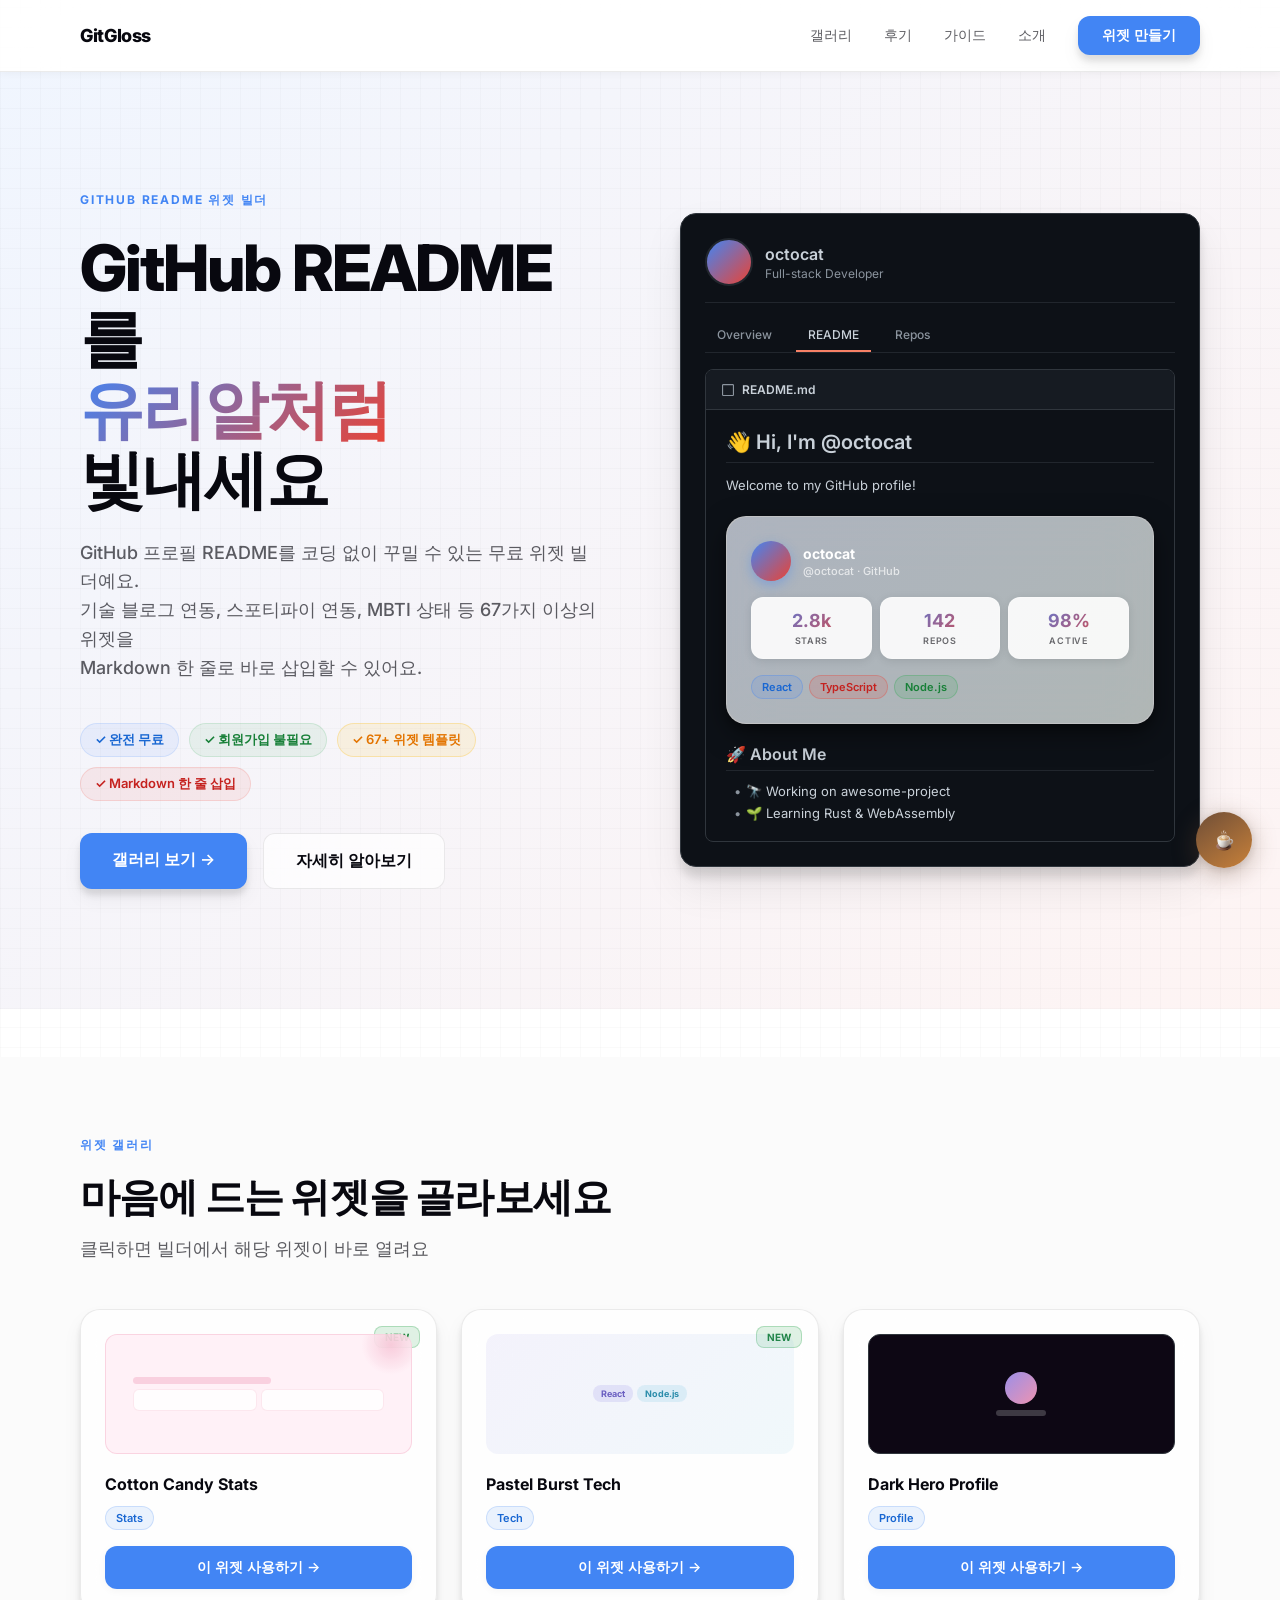
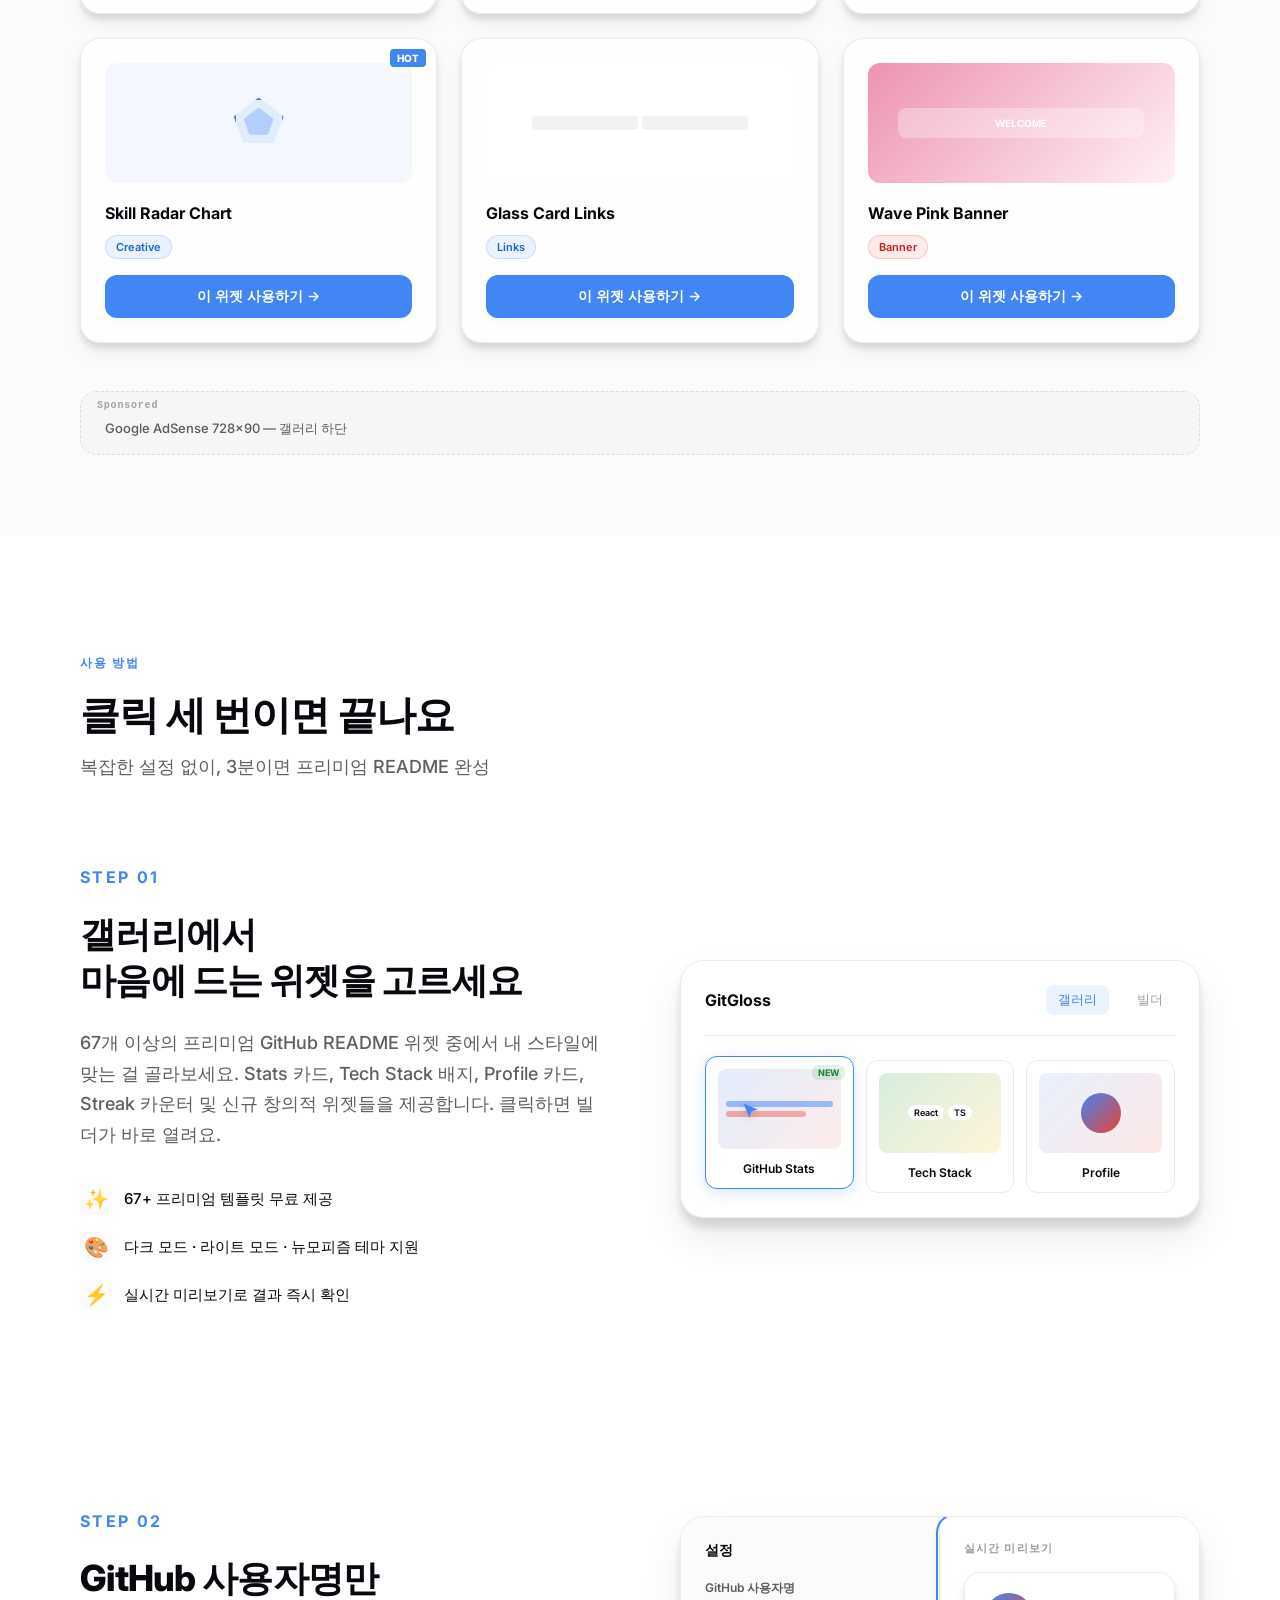
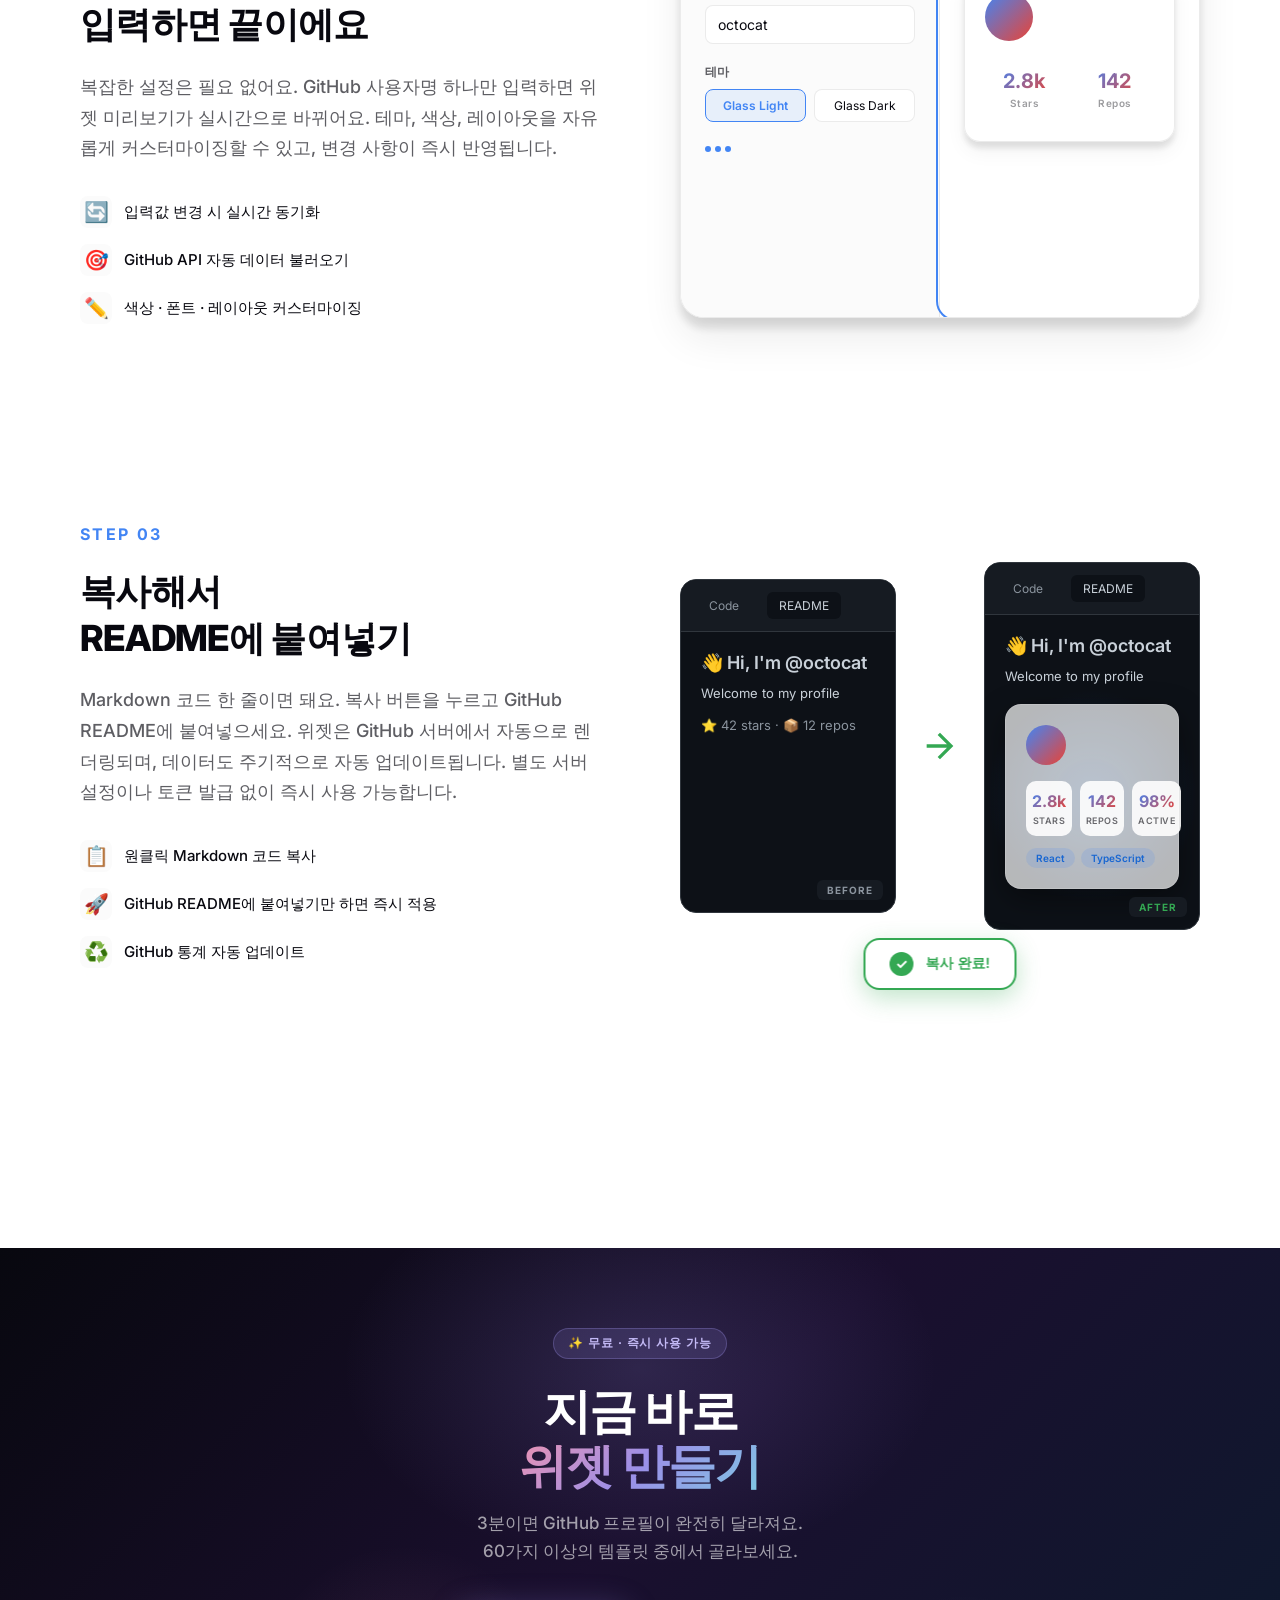
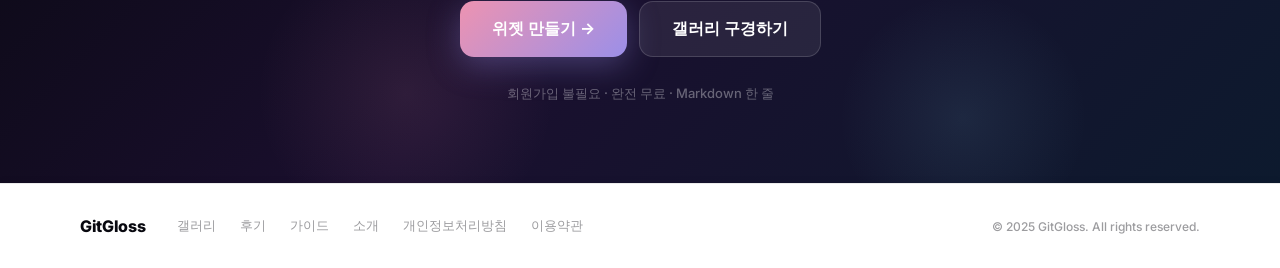
==== commit 9507ba02: "페이지추가" ====
--- a/index.html
+++ b/index.html
@@ -1310,9 +1310,10 @@
   <nav class="nav" aria-label="주요 내비게이션">
     <a href="/" class="nav-logo" aria-label="GitGloss 홈으로 이동">GitGloss</a>
     <div class="nav-right">
-      <a href="gallery.html" class="nav-link">갤러리</a>
-      <a href="guide.html"   class="nav-link">가이드</a>
-      <a href="about.html"   class="nav-link">소개</a>
+      <a href="gallery.html"                        class="nav-link">갤러리</a>
+      <a href="docs/showcase/reviews.html"          class="nav-link">후기</a>
+      <a href="docs/showcase/notion-portfolio.html" class="nav-link">가이드</a>
+      <a href="about.html"                          class="nav-link">소개</a>
       <a href="builder.html" class="nav-cta">위젯 만들기</a>
     </div>
   </nav>
@@ -1817,11 +1818,12 @@
   <footer class="page-footer" id="footer" aria-label="사이트 하단 정보">
     <a href="/" class="footer-logo" aria-label="GitGloss 홈으로 이동">GitGloss</a>
     <nav class="footer-links" aria-label="하단 내비게이션">
-      <a href="about.html"       class="footer-link">소개</a>
-      <a href="guide.html"    class="footer-link">가이드</a>
+      <a href="gallery.html"                        class="footer-link">갤러리</a>
+      <a href="docs/showcase/reviews.html"          class="footer-link">후기</a>
+      <a href="docs/showcase/notion-portfolio.html" class="footer-link">가이드</a>
+      <a href="about.html"                          class="footer-link">소개</a>
       <a href="privacy.html"  class="footer-link" rel="nofollow">개인정보처리방침</a>
       <a href="terms.html"    class="footer-link" rel="nofollow">이용약관</a>
-      <a href="contact.html"  class="footer-link">문의</a>
     </nav>
     <small class="footer-copy">© 2025 GitGloss. All rights reserved.</small>
   </footer>
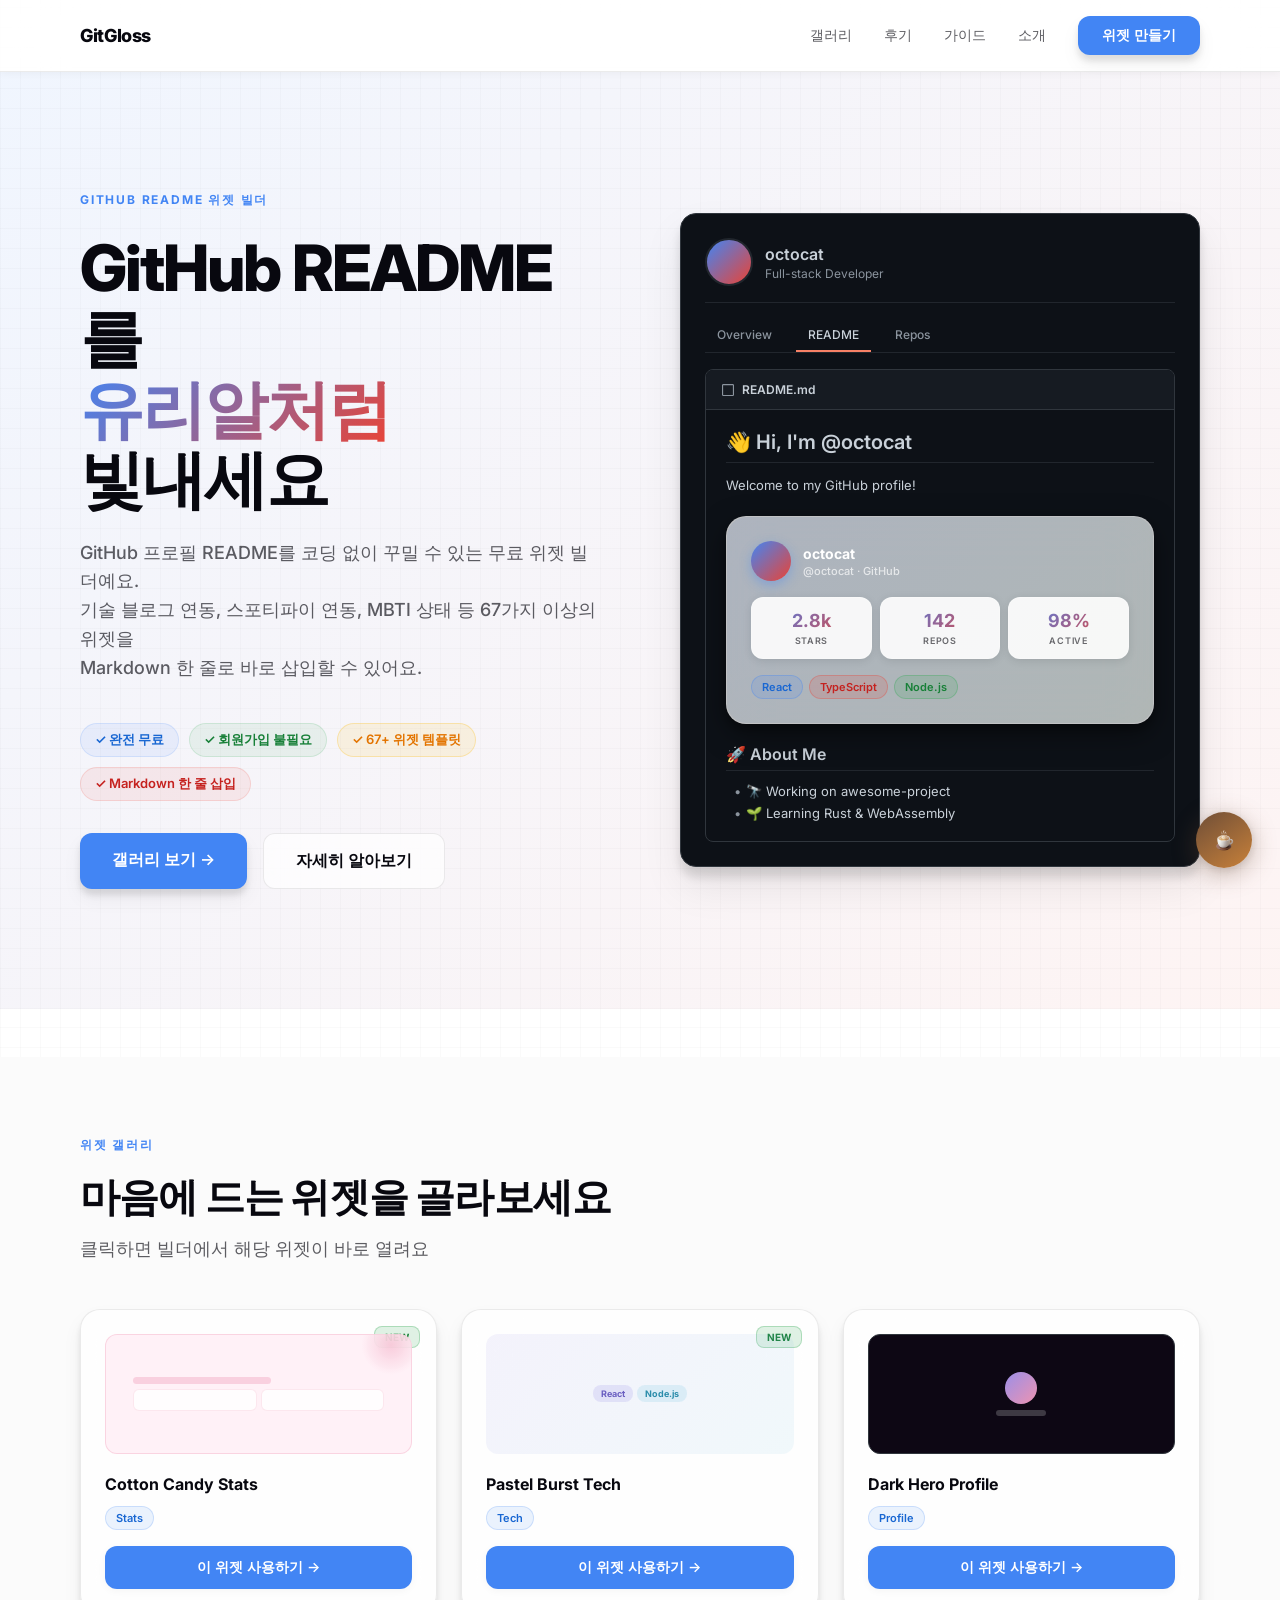
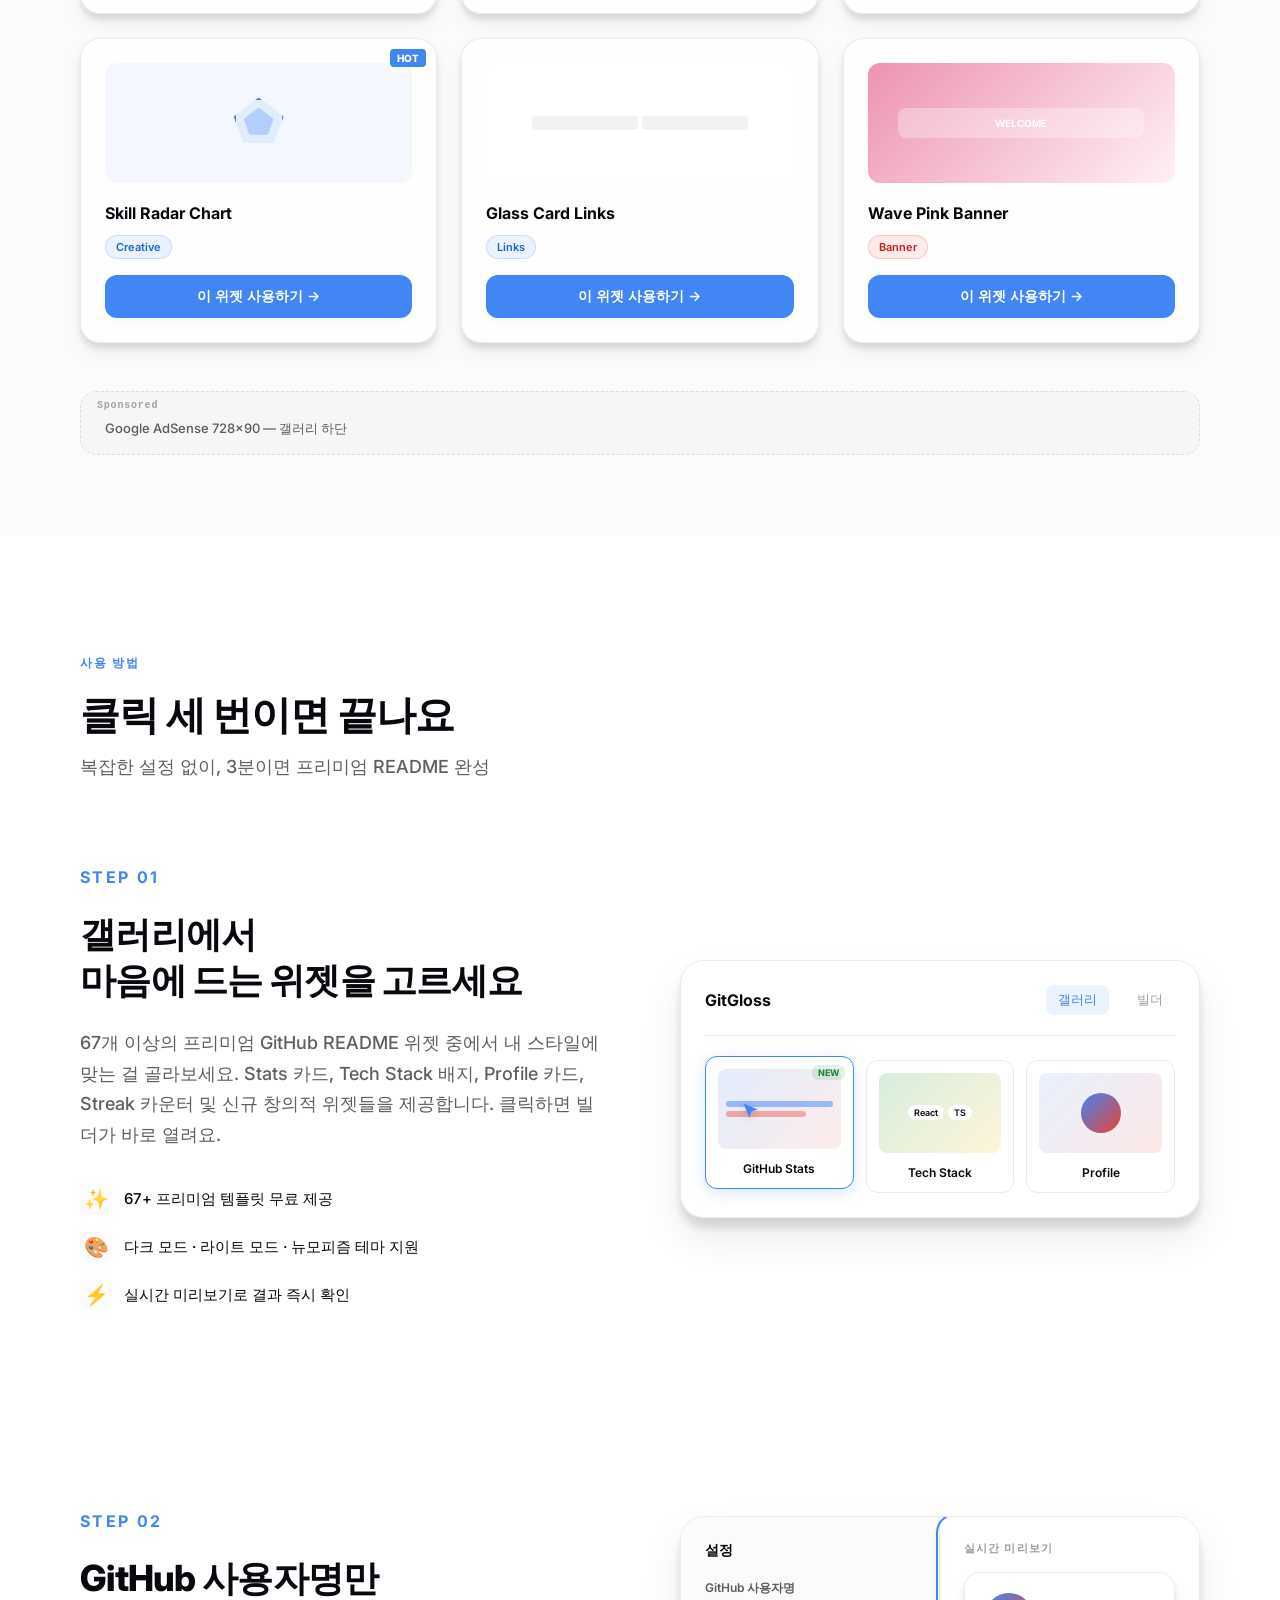
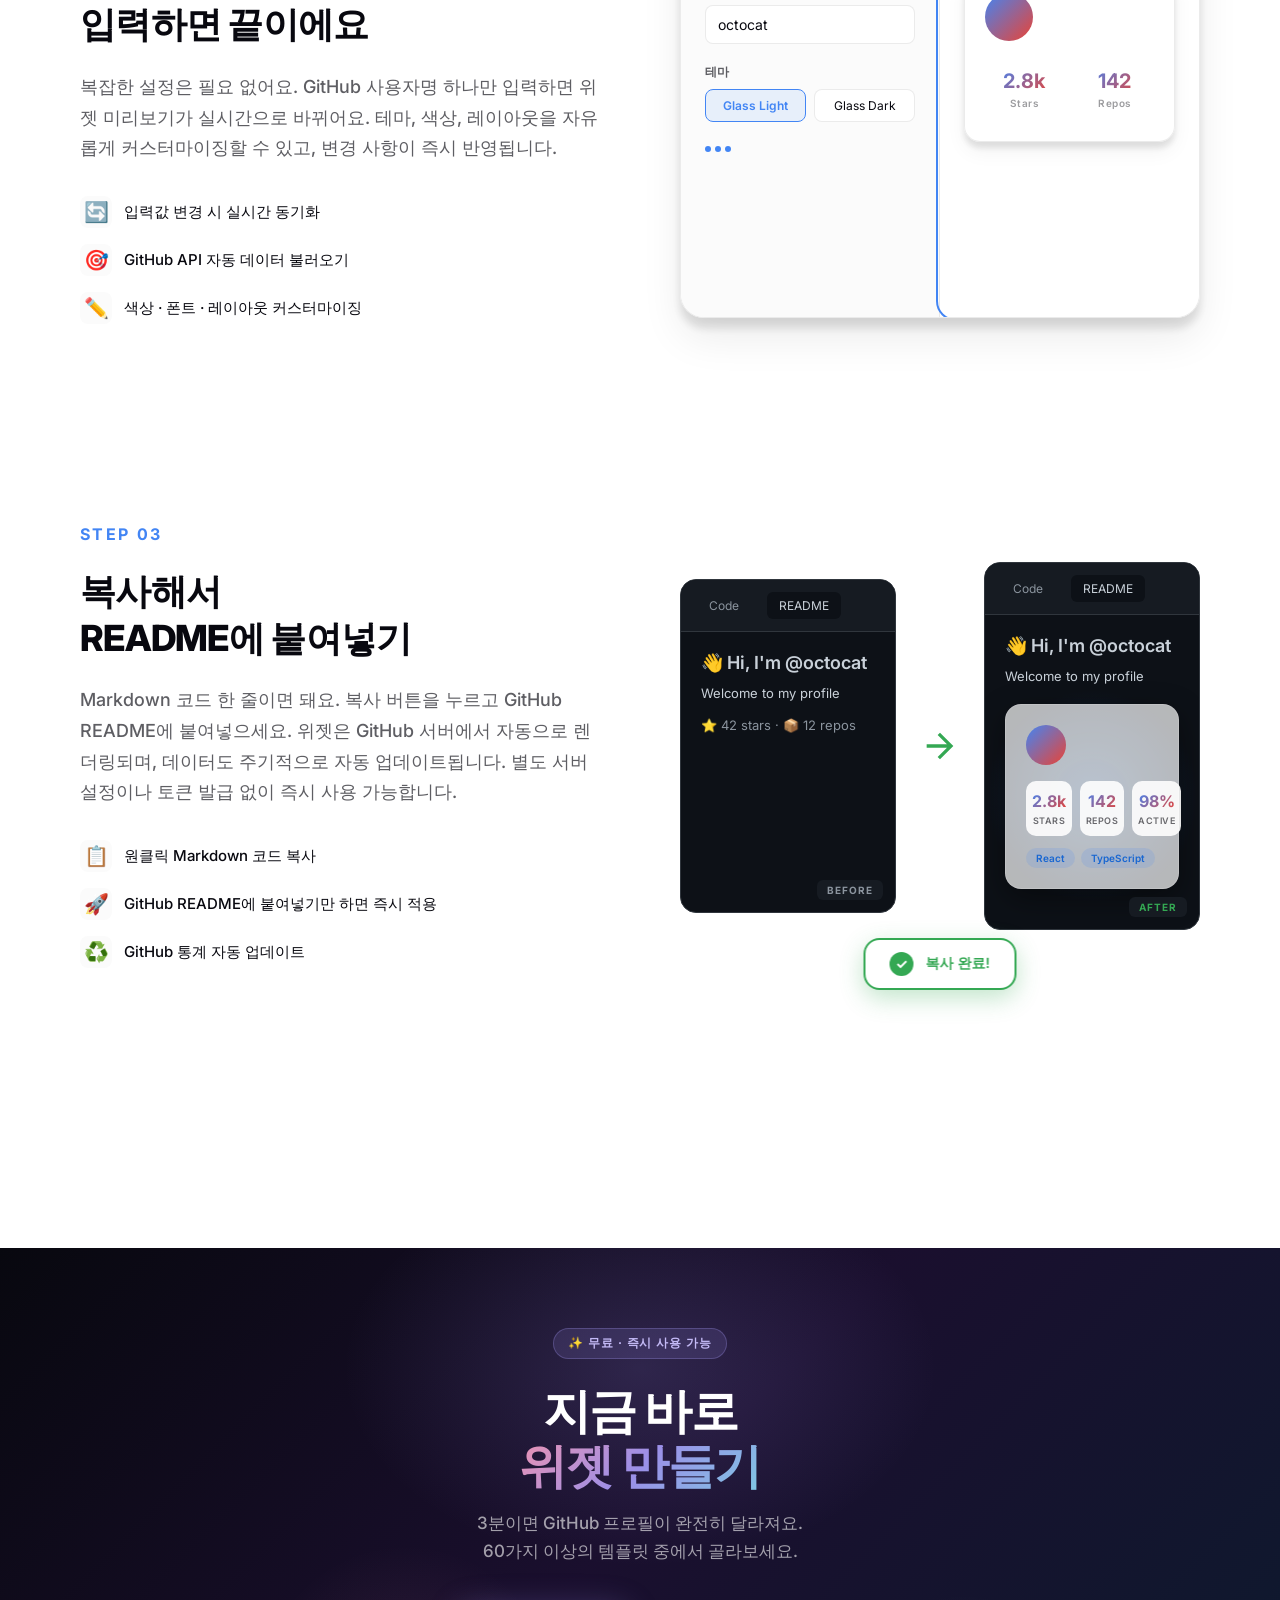
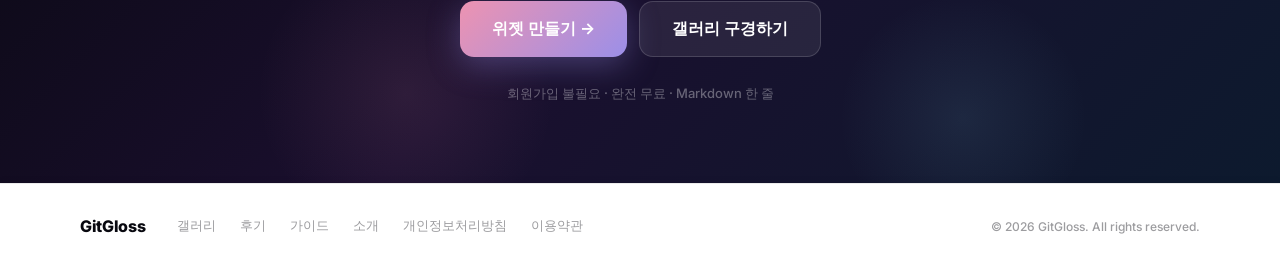
==== commit 4b49ff19: "수정" ====
--- a/index.html
+++ b/index.html
@@ -1825,7 +1825,7 @@
       <a href="privacy.html"  class="footer-link" rel="nofollow">개인정보처리방침</a>
       <a href="terms.html"    class="footer-link" rel="nofollow">이용약관</a>
     </nav>
-    <small class="footer-copy">© 2025 GitGloss. All rights reserved.</small>
+    <small class="footer-copy">© 2026 GitGloss. All rights reserved.</small>
   </footer>
 
   <script src="assets/js/common.js"></script>
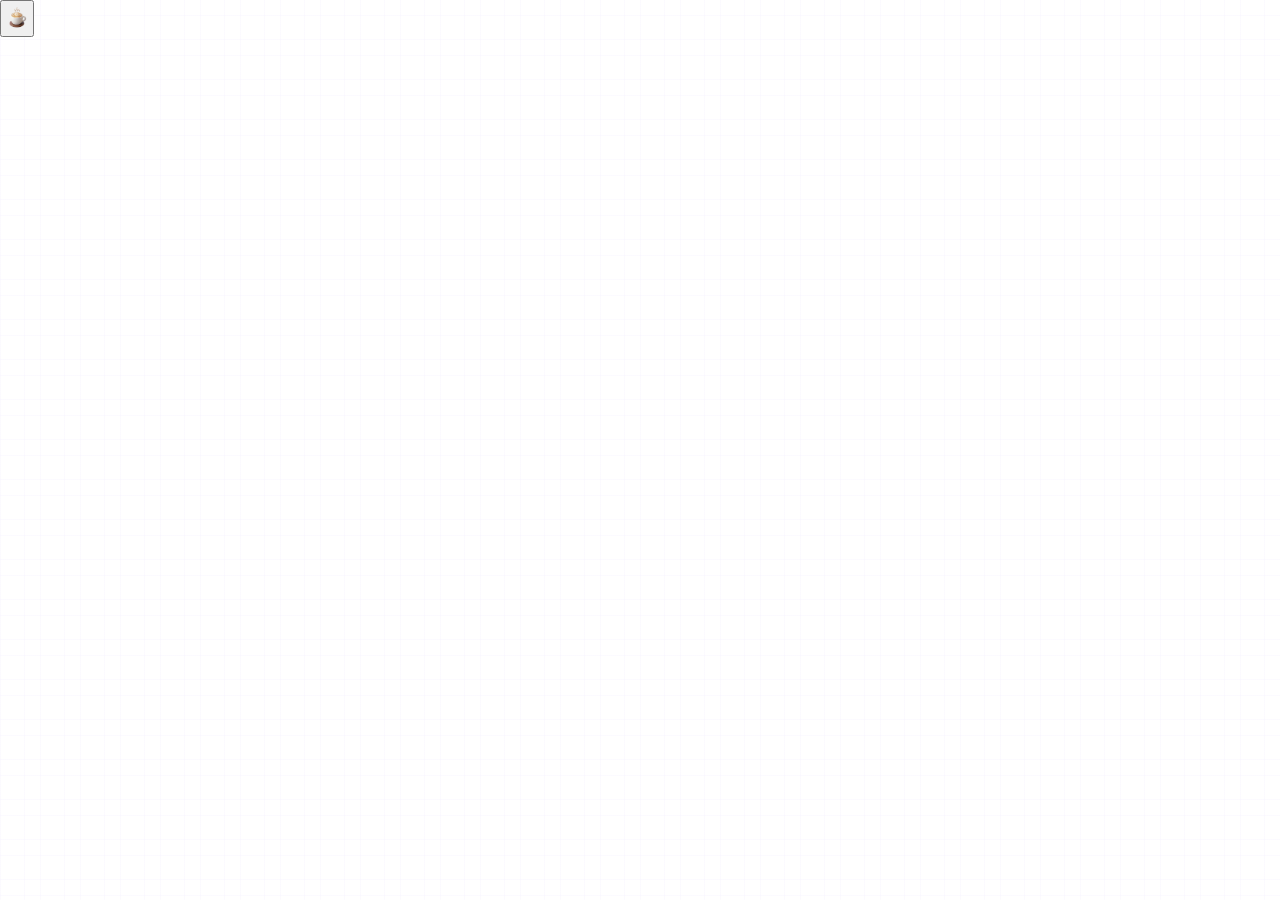
==== commit 45575bf1: "Rebrand to ReadMe.kit + violet/lime design system + dark mode + vibe templates" ====
--- a/index.html
+++ b/index.html
@@ -1,32 +1,39 @@
 <!DOCTYPE html>
 <html lang="ko">
+
 <head>
   <meta charset="UTF-8">
+  <meta name="naver-site-verification" content="d3cf9f8cacf2d3e321857160ba601cabeebcd3ba" />
   <!-- ================== 기본 메타 태그 (SEO) ================== -->
-  <meta name="title" content="GitGloss — GitHub README 위젯 빌더 | 무료 프로필 꾸미기">
-  <meta name="description" content="GitHub 프로필 README를 코딩 없이 꾸미세요. Stats 카드, Tech Stack 배지, Profile 카드 등 60개 이상의 프리미엄 위젯을 Markdown 한 줄로 바로 삽입할 수 있어요. 완전 무료, 회원가입 불필요.">
-  <meta name="keywords" content="GitHub README, 깃허브 프로필 꾸미기, GitHub 위젯, README 꾸미기, GitHub Stats, Tech Stack Badge, 개발자 프로필, readme 위젯 생성">
-  <meta name="author" content="GitGloss">
+  <meta name="title" content="ReadMe.kit — GitHub README 위젯 빌더 | 무료 프로필 꾸미기">
+  <meta name="description"
+    content="GitHub 프로필 README를 코딩 없이 꾸미세요. Stats 카드, Tech Stack 배지, Profile 카드 등 60개 이상의 프리미엄 위젯을 Markdown 한 줄로 바로 삽입할 수 있어요. 완전 무료, 회원가입 불필요.">
+  <meta name="keywords"
+    content="GitHub README, 깃허브 프로필 꾸미기, GitHub 위젯, README 꾸미기, GitHub Stats, Tech Stack Badge, 개발자 프로필, readme 위젯 생성">
+  <meta name="author" content="ReadMe.kit">
   <meta name="robots" content="index, follow">
+  <meta name="msvalidate.01" content="A2891CCBCAC29E2D299E1DC3D15D3A97" />
   <!-- ================== Open Graph ================== -->
-  <meta property="og:title" content="GitGloss — GitHub README 위젯 빌더 | 무료 프로필 꾸미기">
-  <meta property="og:description" content="GitHub 프로필 README를 코딩 없이 꾸미세요. Stats 카드, Tech Stack 배지, Profile 카드 등 60개 이상의 프리미엄 위젯을 Markdown 한 줄로 바로 삽입할 수 있어요. 완전 무료, 회원가입 불필요.">
+  <meta property="og:title" content="ReadMe.kit — GitHub README 위젯 빌더 | 무료 프로필 꾸미기">
+  <meta property="og:description"
+    content="GitHub 프로필 README를 코딩 없이 꾸미세요. Stats 카드, Tech Stack 배지, Profile 카드 등 60개 이상의 프리미엄 위젯을 Markdown 한 줄로 바로 삽입할 수 있어요. 완전 무료, 회원가입 불필요.">
   <meta property="og:type" content="website">
   <meta property="og:url" content="https://gitgloss.io/">
   <meta property="og:image" content="https://gitgloss.io/assets/images/og-image.png">
   <meta property="og:image:width" content="1200">
   <meta property="og:image:height" content="630">
-  <meta property="og:image:alt" content="GitGloss — GitHub README 위젯 빌더">
-  <meta property="og:site_name" content="GitGloss">
+  <meta property="og:image:alt" content="ReadMe.kit — GitHub README 위젯 빌더">
+  <meta property="og:site_name" content="ReadMe.kit">
   <meta property="og:locale" content="ko_KR">
   <!-- ================== Twitter 카드 ================== -->
   <meta name="twitter:card" content="summary_large_image">
-  <meta name="twitter:title" content="GitGloss — GitHub README 위젯 빌더 | 무료 프로필 꾸미기">
-  <meta name="twitter:description" content="GitHub 프로필 README를 코딩 없이 꾸미세요. Stats 카드, Tech Stack 배지, Profile 카드 등 60가지 이상의 위젯을 Markdown 한 줄로 바로 삽입할 수 있어요. 완전 무료, 회원가입 불필요.">
+  <meta name="twitter:title" content="ReadMe.kit — GitHub README 위젯 빌더 | 무료 프로필 꾸미기">
+  <meta name="twitter:description"
+    content="GitHub 프로필 README를 코딩 없이 꾸미세요. Stats 카드, Tech Stack 배지, Profile 카드 등 60가지 이상의 위젯을 Markdown 한 줄로 바로 삽입할 수 있어요. 완전 무료, 회원가입 불필요.">
   <meta name="twitter:image" content="https://gitgloss.io/assets/images/og-image.png">
-  <meta name="twitter:image:alt" content="GitGloss — GitHub README 위젯 빌더">
-  <meta name="twitter:site" content="@gitgloss">
-  <meta name="twitter:creator" content="@gitgloss">
+  <meta name="twitter:image:alt" content="ReadMe.kit — GitHub README 위젯 빌더">
+  <meta name="twitter:site" content="@readmekit">
+  <meta name="twitter:creator" content="@readmekit">
   <!-- ================== SEO 보완 ================== -->
   <meta name="language" content="ko">
   <meta name="distribution" content="global">
@@ -35,117 +42,101 @@
   <link rel="canonical" href="https://gitgloss.io/">
   <!-- ================== 웹앱 최적화 ================== -->
   <meta name="theme-color" content="#4285F4">
-  <meta name="application-name" content="GitGloss">
-  <meta name="msapplication-TileColor" content="#4285F4">
+  <meta name="application-name" content="ReadMe.kit">
+  <meta name="msapplication-TileColor" content="#A78BFA">
   <meta name="apple-mobile-web-app-capable" content="yes">
-  <meta name="apple-mobile-web-app-title" content="GitGloss">
+  <meta name="apple-mobile-web-app-title" content="ReadMe.kit">
   <!-- ================== 아이콘 ================== -->
   <link rel="icon" href="/favicon.ico" type="image/x-icon">
   <link rel="apple-touch-icon" href="/apple-touch-icon.png">
   <link rel="manifest" href="/site.webmanifest">
   <meta name="viewport" content="width=device-width, initial-scale=1.0">
-  <title>GitGloss — Premium Developer Identity Studio</title>
+  <title>ReadMe.kit — Premium Developer Identity Studio</title>
   <link rel="preconnect" href="https://fonts.googleapis.com">
   <link rel="preconnect" href="https://fonts.gstatic.com" crossorigin>
   <link href="https://fonts.googleapis.com/css2?family=Inter:wght@400;500;600;700;800&display=swap" rel="stylesheet">
   <link rel="stylesheet" href="assets/css/style.css">
   <style>
-    html { scroll-behavior: smooth; }
-    * { font-family: 'Inter', -apple-system, BlinkMacSystemFont, sans-serif; }
+    html {
+      scroll-behavior: smooth;
+    }
+
+    * {
+      font-family: 'Inter', -apple-system, BlinkMacSystemFont, sans-serif;
+    }
 
     /* ── NAV ── */
+    /* ── NAV OVERRIDES ── */
     .nav-cta {
-      margin-left: auto;
-      padding: 10px 24px;
-      background: var(--google-blue);
-      color: #fff; border: none; border-radius: 12px;
-      font-size: 14px; font-weight: 600; cursor: pointer;
-      font-family: var(--font-sans);
-      box-shadow: var(--shadow-depth);
+      background: var(--m3-primary);
+      color: var(--m3-on-primary);
+      border-radius: 100px;
+      font: var(--label-lg);
+      box-shadow: var(--fluent-shadow-md);
+      transition: all 0.2s;
+    }
+
+    .nav-cta:hover {
+      background: #0056a7;
+      transform: translateY(-1px);
+      box-shadow: var(--fluent-shadow-lg);
+    }
+
+    /* ── HERO ── */
+    /* ── HERO REDESIGN ── */
+    .hero {
+      display: grid;
+      grid-template-columns: 1.2fr 1fr;
+      gap: 80px;
+      align-items: center;
+      padding: 120px 80px;
+      background: var(--m3-background);
+      background-image: var(--grid-pattern);
+      background-size: 40px 40px;
       position: relative;
-      overflow: hidden;
-    }
-
-    .nav-cta span {
-      position: relative;
-      z-index: 1;
-    }
-
-    /* ── HERO ── */
-    .hero {
-      display: grid; grid-template-columns: 1fr 1fr;
-      gap: 80px; align-items: center;
-      padding: 120px 80px;
-      background: var(--bg-main);
-      background-image: var(--gradient-hero), var(--grid-pattern);
-      position: relative;
-    }
-    .eyebrow {
-      font-size: 12px; font-weight: 700;
-      letter-spacing: .15em; text-transform: uppercase;
-      color: var(--google-blue); margin-bottom: 24px;
-    }
-    .hero-h1 {
-      font-size: clamp(32px, 5vw, 64px);
-      font-weight: 800; color: var(--text-main);
-      line-height: 1.1; letter-spacing: -.03em; margin-bottom: 24px;
-    }
-    .hero-h1 em {
-      font-style: normal;
-      background: var(--gradient-blue-red);
+      max-width: 1440px;
+      margin: 0 auto;
+    }
+
+    .m3-label-large {
+      font: var(--label-lg);
+      color: var(--m3-primary);
+      letter-spacing: 0.15em;
+      text-transform: uppercase;
+      margin-bottom: 24px;
+    }
+
+    .m3-display-large {
+      font: var(--display-lg);
+      color: var(--m3-on-background);
+      line-height: 1.1;
+      letter-spacing: -0.04em;
+      margin-bottom: 24px;
+    }
+
+    .text-gradient {
+      background: linear-gradient(135deg, var(--m3-primary), #6200EE);
       -webkit-background-clip: text;
       -webkit-text-fill-color: transparent;
-      background-clip: text;
-    }
+    }
+
     .hero-desc {
-      font-size: 18px; color: var(--text-sub);
-      line-height: 1.6; margin-bottom: 40px; font-weight: 500;
-    }
-    .hero-btns { display: flex; gap: 16px; }
-    .btn-primary-hero {
-      padding: 16px 32px;
-      background: var(--google-blue);
-      color: #fff; border: none; border-radius: 12px;
-      font-size: 16px; font-weight: 600; cursor: pointer;
-      font-family: var(--font-sans);
-      text-decoration: none; display: inline-block;
-      box-shadow: var(--shadow-depth);
-      position: relative;
-      overflow: hidden;
-      transition: all .2s;
-    }
-
-    .btn-primary-hero::before {
-      display: none;
-    }
-
-    .btn-primary-hero:hover::before {
-      display: none;
-    }
-
-    .btn-primary-hero:hover {
-      background: #3367d6;
-      transform: translateY(-2px);
-      box-shadow: var(--shadow-float);
-    }
-
-    .btn-primary-hero span {
-      position: relative;
-      z-index: 1;
-    }
-    .btn-ghost-hero {
-      padding: 16px 32px;
-      background: var(--glass-white);
-      border: 1px solid var(--glass-border);
-      color: var(--text-main); border-radius: 12px;
-      font-size: 16px; cursor: pointer; font-weight: 600;
-      font-family: var(--font-sans);
-      text-decoration: none; display: inline-block;
-      backdrop-filter: var(--blur-effect);
-      transition: all .2s;
-    }
-    .btn-ghost-hero:hover {
-      background: rgba(0, 0, 0, 0.04);
+      font: var(--body-lg);
+      color: var(--m3-on-surface-variant);
+      line-height: 1.6;
+      margin-bottom: 40px;
+    }
+
+    .hero-features {
+      display: flex;
+      gap: 12px;
+      flex-wrap: wrap;
+      margin-bottom: 40px;
+    }
+
+    .hero-btns {
+      display: flex;
+      gap: 16px;
     }
 
     /* Hero right — GitHub README Mockup (No Animation) */
@@ -284,7 +275,7 @@
       color: #8b949e;
     }
 
-    /* GitGloss Widget Embedded in GitHub README (No Animation) */
+    /* ReadMe.kit Widget Embedded in GitHub README (No Animation) */
     .gitgloss-widget-embed {
       background: var(--glass-white);
       backdrop-filter: var(--blur-effect);
@@ -294,7 +285,7 @@
       padding: 24px;
       margin: 20px 0;
       box-shadow: 0 10px 30px rgba(0, 0, 0, 0.4),
-                  0 5px 10px rgba(0, 0, 0, 0.3);
+        0 5px 10px rgba(0, 0, 0, 0.3);
       position: relative;
       /* transform, transition, hover 제거 */
     }
@@ -406,32 +397,75 @@
     .ad-banner {
       margin: 0 80px;
       padding: 16px 24px;
-      background: rgba(0,0,0,.02);
-      border: 1px dashed rgba(0,0,0,.1);
+      background: rgba(0, 0, 0, .02);
+      border: 1px dashed rgba(0, 0, 0, .1);
       border-radius: 16px;
-      display: flex; align-items: center; justify-content: space-between;
+      display: flex;
+      align-items: center;
+      justify-content: space-between;
       position: relative;
     }
+
     .ad-banner::before {
       content: 'Sponsored';
-      position: absolute; top: 8px; left: 16px;
-      font-size: 10px; color: rgba(0,0,0,.35);
-      letter-spacing: .08em; font-family: var(--font-mono); font-weight: 600;
-    }
-    .ad-banner-text { font-size: 13px; color: var(--text-sub); padding-top: 12px; font-weight: 500; }
-    .ad-banner-slot { font-size: 11px; color: var(--text-hint); font-family: var(--font-mono); }
+      position: absolute;
+      top: 8px;
+      left: 16px;
+      font-size: 10px;
+      color: rgba(0, 0, 0, .35);
+      letter-spacing: .08em;
+      font-family: var(--font-mono);
+      font-weight: 600;
+    }
+
+    .ad-banner-text {
+      font-size: 13px;
+      color: var(--text-sub);
+      padding-top: 12px;
+      font-weight: 500;
+    }
+
+    .ad-banner-slot {
+      font-size: 11px;
+      color: var(--text-hint);
+      font-family: var(--font-mono);
+    }
 
     /* ── GALLERY ── */
-    .gallery-section { padding: 80px 80px; background: var(--bg-subtle); }
+    .gallery-section {
+      padding: 80px 80px;
+      background: var(--bg-subtle);
+    }
+
     .section-eyebrow {
-      font-size: 12px; font-weight: 700;
-      letter-spacing: .15em; text-transform: uppercase;
-      color: var(--google-blue); margin-bottom: 16px;
-    }
-    .section-title { font-size: 40px; font-weight: 800; color: var(--text-main); margin-bottom: 12px; letter-spacing: -.02em; }
-    .section-desc  { font-size: 18px; color: var(--text-sub); margin-bottom: 48px; font-weight: 500; }
-
-    .gallery-grid { display: grid; grid-template-columns: repeat(3,1fr); gap: 24px; }
+      font-size: 12px;
+      font-weight: 700;
+      letter-spacing: .15em;
+      text-transform: uppercase;
+      color: var(--google-blue);
+      margin-bottom: 16px;
+    }
+
+    .section-title {
+      font-size: 40px;
+      font-weight: 800;
+      color: var(--text-main);
+      margin-bottom: 12px;
+      letter-spacing: -.02em;
+    }
+
+    .section-desc {
+      font-size: 18px;
+      color: var(--text-sub);
+      margin-bottom: 48px;
+      font-weight: 500;
+    }
+
+    .gallery-grid {
+      display: grid;
+      grid-template-columns: repeat(3, 1fr);
+      gap: 24px;
+    }
 
     /* Badge styles */
     .badge-blue {
@@ -487,8 +521,11 @@
     .g-card {
       background: var(--glass-white);
       border: 1px solid var(--glass-border);
-      border-radius: 20px; padding: 24px;
-      cursor: pointer; transition: all .3s; position: relative;
+      border-radius: 20px;
+      padding: 24px;
+      cursor: pointer;
+      transition: all .3s;
+      position: relative;
       backdrop-filter: var(--blur-effect);
       box-shadow: var(--shadow-depth);
       transform: translateZ(0);
@@ -512,32 +549,72 @@
     .g-card:hover {
       transform: translateY(-4px) translateZ(20px);
       box-shadow: var(--shadow-float);
-      border-color: rgba(66,133,244,.3);
-    }
+      border-color: rgba(66, 133, 244, .3);
+    }
+
     .g-thumb {
-      height: 120px; border-radius: 12px;
-      margin-bottom: 20px; overflow: hidden;
-      display: flex; align-items: center; justify-content: center;
+      height: 120px;
+      border-radius: 12px;
+      margin-bottom: 20px;
+      overflow: hidden;
+      display: flex;
+      align-items: center;
+      justify-content: center;
       position: relative;
       background: var(--bg-subtle);
     }
-    .g-thumb-bars { width: 80%; display: flex; flex-direction: column; gap: 8px; }
-    .thumb-bar { height: 8px; border-radius: 4px; }
-    .g-title { font-size: 16px; font-weight: 700; color: var(--text-main); margin-bottom: 12px; }
-    .g-meta  { display: flex; gap: 8px; flex-wrap: wrap; margin-bottom: 16px; }
+
+    .g-thumb-bars {
+      width: 80%;
+      display: flex;
+      flex-direction: column;
+      gap: 8px;
+    }
+
+    .thumb-bar {
+      height: 8px;
+      border-radius: 4px;
+    }
+
+    .g-title {
+      font-size: 16px;
+      font-weight: 700;
+      color: var(--text-main);
+      margin-bottom: 12px;
+    }
+
+    .g-meta {
+      display: flex;
+      gap: 8px;
+      flex-wrap: wrap;
+      margin-bottom: 16px;
+    }
+
     .card-new {
-      position: absolute; top: 16px; right: 16px;
-      font-size: 10px; font-weight: 700;
-      background: rgba(52,168,83,.15); color: #188038;
-      border: 1px solid rgba(52,168,83,.3);
-      border-radius: 8px; padding: 4px 10px;
-    }
+      position: absolute;
+      top: 16px;
+      right: 16px;
+      font-size: 10px;
+      font-weight: 700;
+      background: rgba(52, 168, 83, .15);
+      color: #188038;
+      border: 1px solid rgba(52, 168, 83, .3);
+      border-radius: 8px;
+      padding: 4px 10px;
+    }
+
     .use-btn {
-      display: block; width: 100%; padding: 12px;
+      display: block;
+      width: 100%;
+      padding: 12px;
       background: var(--google-blue);
       border: none;
-      border-radius: 12px; font-size: 14px; font-weight: 600;
-      color: #fff; text-align: center; cursor: pointer;
+      border-radius: 12px;
+      font-size: 14px;
+      font-weight: 600;
+      color: #fff;
+      text-align: center;
+      cursor: pointer;
       font-family: var(--font-sans);
       text-decoration: none;
       box-shadow: var(--shadow-subtle);
@@ -567,29 +644,68 @@
 
     /* Native ad card */
     .ad-native-card {
-      background: rgba(0,0,0,.02);
-      border: 1px dashed rgba(0,0,0,.1);
-      border-radius: 20px; padding: 24px; position: relative;
-    }
+      background: rgba(0, 0, 0, .02);
+      border: 1px dashed rgba(0, 0, 0, .1);
+      border-radius: 20px;
+      padding: 24px;
+      position: relative;
+    }
+
     .ad-native-card::before {
-      content: 'Sponsored'; position: absolute; top: 16px; left: 20px;
-      font-size: 10px; color: rgba(0,0,0,.35);
-      letter-spacing: .08em; font-family: var(--font-mono); font-weight: 600;
-    }
-    .ad-native-title { font-size: 16px; font-weight: 700; color: var(--text-main); margin-top: 24px; margin-bottom: 8px; }
-    .ad-native-desc  { font-size: 14px; color: var(--text-sub); line-height: 1.6; margin-bottom: 16px; font-weight: 500; }
+      content: 'Sponsored';
+      position: absolute;
+      top: 16px;
+      left: 20px;
+      font-size: 10px;
+      color: rgba(0, 0, 0, .35);
+      letter-spacing: .08em;
+      font-family: var(--font-mono);
+      font-weight: 600;
+    }
+
+    .ad-native-title {
+      font-size: 16px;
+      font-weight: 700;
+      color: var(--text-main);
+      margin-top: 24px;
+      margin-bottom: 8px;
+    }
+
+    .ad-native-desc {
+      font-size: 14px;
+      color: var(--text-sub);
+      line-height: 1.6;
+      margin-bottom: 16px;
+      font-weight: 500;
+    }
 
     /* ── FOOTER ── */
     .page-footer {
       background: var(--bg-main);
       border-top: 1px solid var(--glass-border);
       padding: 32px 80px;
-      display: flex; align-items: center; gap: 32px;
-      font-size: 14px; color: var(--text-hint); font-weight: 500;
-    }
-    .footer-links { display: flex; gap: 24px; }
-    .footer-link { color: var(--text-hint); text-decoration: none; transition: .2s; }
-    .footer-link:hover { color: var(--text-main); }
+      display: flex;
+      align-items: center;
+      gap: 32px;
+      font-size: 14px;
+      color: var(--text-hint);
+      font-weight: 500;
+    }
+
+    .footer-links {
+      display: flex;
+      gap: 24px;
+    }
+
+    .footer-link {
+      color: var(--text-hint);
+      text-decoration: none;
+      transition: .2s;
+    }
+
+    .footer-link:hover {
+      color: var(--text-main);
+    }
 
     /* ── HOW TO SECTION (Toss-style Detailed) ── */
     .how-to-section {
@@ -610,7 +726,7 @@
       direction: rtl;
     }
 
-    .step-detail.reverse > * {
+    .step-detail.reverse>* {
       direction: ltr;
     }
 
@@ -824,10 +940,23 @@
     }
 
     @keyframes cursor-click {
-      0%, 100% { transform: translate(0, 0); }
-      25% { transform: translate(120px, 0); }
-      50% { transform: translate(120px, 0) scale(0.9); }
-      75% { transform: translate(120px, 0); }
+
+      0%,
+      100% {
+        transform: translate(0, 0);
+      }
+
+      25% {
+        transform: translate(120px, 0);
+      }
+
+      50% {
+        transform: translate(120px, 0) scale(0.9);
+      }
+
+      75% {
+        transform: translate(120px, 0);
+      }
     }
 
     /* Builder Mockup */
@@ -878,8 +1007,16 @@
     }
 
     @keyframes input-pulse {
-      0%, 100% { border-color: var(--glass-border); }
-      50% { border-color: var(--google-blue); box-shadow: 0 0 0 3px rgba(66, 133, 244, 0.1); }
+
+      0%,
+      100% {
+        border-color: var(--glass-border);
+      }
+
+      50% {
+        border-color: var(--google-blue);
+        box-shadow: 0 0 0 3px rgba(66, 133, 244, 0.1);
+      }
     }
 
     .theme-selector {
@@ -920,12 +1057,25 @@
       animation: typing-bounce 1.4s ease-in-out infinite;
     }
 
-    .typing-indicator .dot:nth-child(2) { animation-delay: 0.2s; }
-    .typing-indicator .dot:nth-child(3) { animation-delay: 0.4s; }
+    .typing-indicator .dot:nth-child(2) {
+      animation-delay: 0.2s;
+    }
+
+    .typing-indicator .dot:nth-child(3) {
+      animation-delay: 0.4s;
+    }
 
     @keyframes typing-bounce {
-      0%, 60%, 100% { transform: translateY(0); }
-      30% { transform: translateY(-8px); }
+
+      0%,
+      60%,
+      100% {
+        transform: translateY(0);
+      }
+
+      30% {
+        transform: translateY(-8px);
+      }
     }
 
     .builder-preview {
@@ -1004,8 +1154,15 @@
     }
 
     @keyframes pulse-ring {
-      0% { opacity: 1; transform: scale(1); }
-      100% { opacity: 0; transform: scale(1.05); }
+      0% {
+        opacity: 1;
+        transform: scale(1);
+      }
+
+      100% {
+        opacity: 0;
+        transform: scale(1.05);
+      }
     }
 
     /* README Comparison */
@@ -1098,8 +1255,15 @@
     }
 
     @keyframes arrow-pulse {
-      0%, 100% { transform: translateX(0); }
-      50% { transform: translateX(8px); }
+
+      0%,
+      100% {
+        transform: translateX(0);
+      }
+
+      50% {
+        transform: translateX(8px);
+      }
     }
 
     /* Embedded Widget in README */
@@ -1114,6 +1278,7 @@
         opacity: 0;
         transform: translateY(20px) scale(0.95);
       }
+
       to {
         opacity: 1;
         transform: translateY(0) scale(1);
@@ -1129,8 +1294,15 @@
     }
 
     @keyframes glow-pulse {
-      0%, 100% { opacity: 0.5; }
-      50% { opacity: 1; }
+
+      0%,
+      100% {
+        opacity: 0.5;
+      }
+
+      50% {
+        opacity: 1;
+      }
     }
 
     .widget-card-embed {
@@ -1218,6 +1390,7 @@
         opacity: 0;
         transform: translateX(-50%) translateY(10px);
       }
+
       to {
         opacity: 1;
         transform: translateX(-50%) translateY(0);
@@ -1244,594 +1417,191 @@
     }
 
     @media (max-width: 1024px) {
-      .hero { grid-template-columns: 1fr; gap: 48px; padding: 80px 40px; }
-      .gallery-section { padding: 60px 40px; }
-      .how-to-section { padding: 80px 40px; }
-      .gallery-grid { grid-template-columns: 1fr 1fr; }
-      .step-detail { grid-template-columns: 1fr; gap: 48px; }
-      .step-detail.reverse { direction: ltr; }
-      .builder-split { grid-template-columns: 1fr; }
-      .builder-panel { border-right: none; border-bottom: 1px solid var(--glass-border); }
-      .readme-comparison { grid-template-columns: 1fr; }
-      .transform-arrow { transform: rotate(90deg); margin: 16px 0; }
-      .nav-links { display: none; }
-      .ad-banner { margin: 0 40px; }
-      .page-footer { padding: 24px 40px; }
-    }
+      .hero {
+        grid-template-columns: 1fr;
+        gap: 48px;
+        padding: 80px 40px;
+      }
+
+      .gallery-section {
+        padding: 60px 40px;
+      }
+
+      .how-to-section {
+        padding: 80px 40px;
+      }
+
+      .gallery-grid {
+        grid-template-columns: 1fr 1fr;
+      }
+
+      .step-detail {
+        grid-template-columns: 1fr;
+        gap: 48px;
+      }
+
+      .step-detail.reverse {
+        direction: ltr;
+      }
+
+      .builder-split {
+        grid-template-columns: 1fr;
+      }
+
+      .builder-panel {
+        border-right: none;
+        border-bottom: 1px solid var(--glass-border);
+      }
+
+      .readme-comparison {
+        grid-template-columns: 1fr;
+      }
+
+      .transform-arrow {
+        transform: rotate(90deg);
+        margin: 16px 0;
+      }
+
+      .nav-links {
+        display: none;
+      }
+
+      .ad-banner {
+        margin: 0 40px;
+      }
+
+      .page-footer {
+        padding: 24px 40px;
+      }
+    }
+
     @media (max-width: 640px) {
-      .hero { padding: 60px 24px; }
-      .gallery-section { padding: 48px 24px; }
-      .how-to-section { padding: 60px 24px; }
-      .gallery-grid { grid-template-columns: 1fr; }
-      .step-title { font-size: 28px; }
-      .step-desc { font-size: 16px; }
-      .gallery-grid-mini { grid-template-columns: 1fr; }
-      .ad-banner { margin: 0 24px; }
-      .page-footer { padding: 20px 24px; flex-direction: column; gap: 16px; }
-    }
-  </style>
-</head>
-<body>
-
-  <!-- Schema.org WebSite 구조화 데이터 -->
-  <script type="application/ld+json">
-  {
-    "@context": "https://schema.org",
-    "@type": "WebSite",
-    "name": "GitGloss",
-    "url": "https://gitgloss.io",
-    "description": "GitHub README 위젯 생성 도구. 개발자 프로필을 프리미엄 위젯으로 꾸미세요.",
-    "potentialAction": {
-      "@type": "SearchAction",
-      "target": "https://gitgloss.io/gallery.html?q={search_term_string}",
-      "query-input": "required name=search_term_string"
-    }
-  }
-  </script>
-  <!-- Schema.org SoftwareApplication 구조화 데이터 -->
-  <script type="application/ld+json">
-  {
-    "@context": "https://schema.org",
-    "@type": "SoftwareApplication",
-    "name": "GitGloss Widget Builder",
-    "applicationCategory": "DeveloperApplication",
-    "operatingSystem": "Web",
-    "offers": {
-      "@type": "Offer",
-      "price": "0",
-      "priceCurrency": "KRW"
-    },
-    "description": "GitHub README에 삽입할 수 있는 프리미엄 위젯을 무료로 만드는 온라인 빌더. Stats, Tech Stack, Profile, Streak 위젯 지원.",
-    "url": "https://gitgloss.io/builder.html"
-  }
-  </script>
-
-  <!-- NAV -->
-  <nav class="nav" aria-label="주요 내비게이션">
-    <a href="/" class="nav-logo" aria-label="GitGloss 홈으로 이동">GitGloss</a>
-    <div class="nav-right">
-      <a href="gallery.html"                        class="nav-link">갤러리</a>
-      <a href="docs/showcase/reviews.html"          class="nav-link">후기</a>
-      <a href="docs/showcase/notion-portfolio.html" class="nav-link">가이드</a>
-      <a href="about.html"                          class="nav-link">소개</a>
-      <a href="builder.html" class="nav-cta">위젯 만들기</a>
-    </div>
-  </nav>
-
-  <!-- HERO with GitHub README Mockup -->
-  <section class="hero" aria-labelledby="hero-heading">
-    <div>
-      <p class="eyebrow">GITHUB README 위젯 빌더</p>
-      <h1 class="hero-h1" id="hero-heading">GitHub README를<br><em>유리알처럼</em><br>빛내세요</h1>
-      <p class="hero-desc">
-        GitHub 프로필 README를 코딩 없이 꾸밀 수 있는 무료 위젯 빌더예요.<br>
-        기술 블로그 연동, 스포티파이 연동, MBTI 상태 등 67가지 이상의 위젯을<br>
-        Markdown 한 줄로 바로 삽입할 수 있어요.
-      </p>
-      <div style="display:flex;gap:10px;flex-wrap:wrap;margin-bottom:32px">
-        <span style="display:inline-flex;align-items:center;gap:6px;padding:7px 14px;border-radius:20px;background:rgba(66,133,244,.08);border:1px solid rgba(66,133,244,.15);font-size:13px;font-weight:600;color:#1967D2">✓ 완전 무료</span>
-        <span style="display:inline-flex;align-items:center;gap:6px;padding:7px 14px;border-radius:20px;background:rgba(52,168,83,.08);border:1px solid rgba(52,168,83,.15);font-size:13px;font-weight:600;color:#188038">✓ 회원가입 불필요</span>
-        <span style="display:inline-flex;align-items:center;gap:6px;padding:7px 14px;border-radius:20px;background:rgba(251,188,5,.1);border:1px solid rgba(251,188,5,.25);font-size:13px;font-weight:600;color:#E37400">✓ 67+ 위젯 템플릿</span>
-        <span style="display:inline-flex;align-items:center;gap:6px;padding:7px 14px;border-radius:20px;background:rgba(234,67,53,.08);border:1px solid rgba(234,67,53,.15);font-size:13px;font-weight:600;color:#C5221F">✓ Markdown 한 줄 삽입</span>
-      </div>
-      <div class="hero-btns">
-        <a href="gallery.html" class="btn-primary-hero"><span>갤러리 보기 →</span></a>
-        <a href="about.html" class="btn-ghost-hero">자세히 알아보기</a>
-      </div>
-    </div>
-
-    <!-- GitHub README Mockup -->
-    <div class="hero-right">
-      <div class="github-mockup">
-        <div class="gh-mock-header">
-          <div class="gh-mock-avatar"></div>
-          <div class="gh-mock-info">
-            <div class="gh-mock-name">octocat</div>
-            <div class="gh-mock-bio">Full-stack Developer</div>
-          </div>
-        </div>
-        
-        <div class="gh-mock-tabs">
-          <span class="gh-mock-tab">Overview</span>
-          <span class="gh-mock-tab active">README</span>
-          <span class="gh-mock-tab">Repos</span>
-        </div>
-
-        <div class="gh-mock-readme">
-          <div class="gh-mock-readme-header">
-            <svg width="12" height="12" viewBox="0 0 16 16" fill="currentColor">
-              <path d="M0 1.75C0 .784.784 0 1.75 0h12.5C15.216 0 16 .784 16 1.75v12.5A1.75 1.75 0 0114.25 16H1.75A1.75 1.75 0 010 14.25V1.75zm1.75-.25a.25.25 0 00-.25.25v12.5c0 .138.112.25.25.25h12.5a.25.25 0 00.25-.25V1.75a.25.25 0 00-.25-.25H1.75z"></path>
-            </svg>
-            <span>README.md</span>
-          </div>
-
-          <div class="gh-mock-content">
-            <div class="gh-mock-title">👋 Hi, I'm @octocat</div>
-            <div class="gh-mock-text">Welcome to my GitHub profile!</div>
-
-            <!-- Embedded GitGloss Widget -->
-            <div class="gitgloss-widget-embed">
-              <div class="widget-embed-header">
-                <div class="widget-embed-avatar"></div>
-                <div>
-                  <div class="widget-embed-name">octocat</div>
-                  <div class="widget-embed-handle">@octocat · GitHub</div>
-                </div>
-              </div>
-              <div class="widget-embed-stats">
-                <div class="widget-embed-stat">
-                  <div class="widget-embed-num">2.8k</div>
-                  <div class="widget-embed-label">STARS</div>
-                </div>
-                <div class="widget-embed-stat">
-                  <div class="widget-embed-num">142</div>
-                  <div class="widget-embed-label">REPOS</div>
-                </div>
-                <div class="widget-embed-stat">
-                  <div class="widget-embed-num">98%</div>
-                  <div class="widget-embed-label">ACTIVE</div>
-                </div>
-              </div>
-              <div class="widget-embed-tags">
-                <span class="widget-embed-badge badge-blue">React</span>
-                <span class="widget-embed-badge badge-red">TypeScript</span>
-                <span class="widget-embed-badge badge-green">Node.js</span>
-              </div>
-            </div>
-
-            <div class="gh-mock-subtitle">🚀 About Me</div>
-            <div class="gh-mock-list">
-              <div class="gh-mock-list-item">🔭 Working on awesome-project</div>
-              <div class="gh-mock-list-item">🌱 Learning Rust & WebAssembly</div>
-            </div>
-          </div>
-        </div>
-      </div>
-    </div>
-  </section>
-
-  <!-- 카카오 애드핏: Most Used 상단 영역 -->
-  <div class="ad-most-used" style="display:flex; justify-content:center; margin:24px 0;">
-    <ins class="kakao_ad_area" style="display:none;"
-    data-ad-unit = "DAN-vplpvxOSROG0Fz7S"
-    data-ad-width = "300"
-    data-ad-height = "250"></ins>
-    <script type="text/javascript" src="//t1.daumcdn.net/kas/static/ba.min.js" async></script>
-  </div>
-
-  <!-- GALLERY -->
-  <section class="gallery-section" id="gallery" aria-labelledby="gallery-heading">
-    <p class="section-eyebrow">위젯 갤러리</p>
-    <h2 class="section-title" id="gallery-heading">마음에 드는 위젯을 골라보세요</h2>
-    <p class="section-desc">클릭하면 빌더에서 해당 위젯이 바로 열려요</p>
-
-    <ul class="gallery-grid" role="list" style="list-style:none;padding:0;margin:0">
-
-      <!-- 1: stats-01 Cotton Candy Stats -->
-      <li class="g-card" role="listitem">
-        <span class="card-new" aria-label="신규 위젯">NEW</span>
-        <div class="g-thumb" style="background:rgba(255,240,247,0.9);border:1px solid rgba(237,147,177,0.3);position:relative;overflow:hidden" aria-hidden="true">
-          <div style="position:absolute;top:-20px;right:-10px;width:60px;height:60px;background:radial-gradient(circle,rgba(237,147,177,0.4),transparent 70%);pointer-events:none"></div>
-          <div style="display:flex;flex-direction:column;gap:5px;width:82%;padding:4px 0">
-            <div style="height:7px;border-radius:4px;background:rgba(237,147,177,0.35);width:55%"></div>
-            <div style="display:flex;gap:4px">
-              <div style="flex:1;height:22px;border-radius:6px;background:rgba(255,255,255,0.85);border:1px solid rgba(237,147,177,0.2)"></div>
-              <div style="flex:1;height:22px;border-radius:6px;background:rgba(255,255,255,0.85);border:1px solid rgba(237,147,177,0.2)"></div>
-            </div>
-          </div>
-        </div>
-        <h3 class="g-title">Cotton Candy Stats</h3>
-        <div class="g-meta"><span class="badge-blue">Stats</span></div>
-        <a href="builder.html?template=stats-01" class="use-btn">이 위젯 사용하기 →</a>
-      </li>
-
-      <!-- 2: tech-04 Pastel Burst -->
-      <li class="g-card" role="listitem">
-        <span class="card-new" aria-label="신규 위젯">NEW</span>
-        <div class="g-thumb" style="background:linear-gradient(135deg,rgba(155,143,232,0.1),rgba(126,200,227,0.1))" aria-hidden="true">
-          <div style="display:flex;flex-wrap:wrap;gap:4px;justify-content:center;padding:8px">
-            <div style="padding:3px 8px;border-radius:8px;background:rgba(155,143,232,0.2);font-size:9px;font-weight:700;color:#6a5fc1">React</div>
-            <div style="padding:3px 8px;border-radius:8px;background:rgba(126,200,227,0.2);font-size:9px;font-weight:700;color:#2a8caa">Node.js</div>
-          </div>
-        </div>
-        <h3 class="g-title">Pastel Burst Tech</h3>
-        <div class="g-meta"><span class="badge-blue">Tech</span></div>
-        <a href="builder.html?template=tech-04" class="use-btn">이 위젯 사용하기 →</a>
-      </li>
-
-      <!-- 3: profile-02 Dark Hero -->
-      <li class="g-card" role="listitem">
-        <div class="g-thumb" style="background:#0D0714;border:1px solid #30363d;" aria-hidden="true">
-          <div style="display:flex;flex-direction:column;align-items:center;gap:6px;">
-            <div style="width:32px;height:32px;border-radius:50%;background:linear-gradient(135deg,#9B8FE8,#ED93B1)"></div>
-            <div style="height:6px;width:50px;background:rgba(255,255,255,0.2);border-radius:3px;"></div>
-          </div>
-        </div>
-        <h3 class="g-title">Dark Hero Profile</h3>
-        <div class="g-meta"><span class="badge-blue">Profile</span></div>
-        <a href="builder.html?template=profile-02" class="use-btn">이 위젯 사용하기 →</a>
-      </li>
-
-      <!-- 4: stats-13 Skill Radar -->
-      <li class="g-card" role="listitem">
-        <span class="card-new" style="background:var(--google-blue);color:#fff;padding:2px 6px;border-radius:4px;font-size:10px;font-weight:800;position:absolute;top:10px;right:10px;z-index:2;">HOT</span>
-        <div class="g-thumb" style="background:rgba(66,133,244,0.05);display:flex;align-items:center;justify-content:center;" aria-hidden="true">
-          <div style="width:50px;height:50px;background:rgba(66,133,244,0.1);clip-path:polygon(50% 0%, 100% 38%, 81% 91%, 19% 91%, 0% 38%);border:2px solid var(--google-blue);display:flex;align-items:center;justify-content:center;">
-            <div style="width:30px;height:30px;background:rgba(66,133,244,0.3);clip-path:polygon(50% 0%, 100% 38%, 81% 91%, 19% 91%, 0% 38%);"></div>
-          </div>
-        </div>
-        <h3 class="g-title">Skill Radar Chart</h3>
-        <div class="g-meta"><span class="badge-blue">Creative</span></div>
-        <a href="builder.html?template=stats-13" class="use-btn">이 위젯 사용하기 →</a>
-      </li>
-
-      <!-- 5: links-02 Glass Card -->
-      <li class="g-card" role="listitem">
-        <div class="g-thumb" style="background:rgba(255,255,255,0.6);backdrop-filter:blur(10px);" aria-hidden="true">
-          <div style="display:grid;grid-template-columns:1fr 1fr;gap:4px;width:70%;">
-            <div style="height:14px;background:rgba(0,0,0,0.05);border-radius:4px;"></div>
-            <div style="height:14px;background:rgba(0,0,0,0.05);border-radius:4px;"></div>
-          </div>
-        </div>
-        <h3 class="g-title">Glass Card Links</h3>
-        <div class="g-meta"><span class="badge-blue">Links</span></div>
-        <a href="builder.html?template=links-02" class="use-btn">이 위젯 사용하기 →</a>
-      </li>
-
-      <!-- 6: banner-01 Wave Pink -->
-      <li class="g-card" role="listitem">
-        <div class="g-thumb" style="background:linear-gradient(135deg,#ED93B1,#FFF0F7);" aria-hidden="true">
-          <div style="width:80%;height:30px;background:rgba(255,255,255,0.3);border-radius:8px;display:flex;align-items:center;justify-content:center;color:#fff;font-size:10px;font-weight:700;">WELCOME</div>
-        </div>
-        <h3 class="g-title">Wave Pink Banner</h3>
-        <div class="g-meta"><span class="badge-red">Banner</span></div>
-        <a href="builder.html?template=banner-01" class="use-btn">이 위젯 사용하기 →</a>
-      </li>
-
-    </ul>
-
-    <!-- AD-4: 갤러리 하단 Leaderboard -->
-    <div class="ad-banner" style="margin:48px 0 0" aria-label="광고">
-      <div class="ad-banner-text">Google AdSense 728×90 — 갤러리 하단</div>
-      <div class="ad-banner-slot"></div>
-    </div>
-  </section>
-
-  <!-- HOW TO USE: Toss-style Detailed Steps -->
-  <section class="how-to-section" id="guide" aria-labelledby="guide-heading">
-    <p class="section-eyebrow">사용 방법</p>
-    <h2 class="section-title" id="guide-heading">클릭 세 번이면 끝나요</h2>
-    <p class="section-desc">복잡한 설정 없이, 3분이면 프리미엄 README 완성</p>
-
-    <!-- Step 1: 위젯 고르기 -->
-    <article class="step-detail" aria-labelledby="step1-heading">
-      <div class="step-content">
-        <p class="step-number">STEP 01</p>
-        <h3 class="step-title" id="step1-heading">갤러리에서<br>마음에 드는 위젯을 고르세요</h3>
-        <p class="step-desc">
-          67개 이상의 프리미엄 GitHub README 위젯 중에서 내 스타일에 맞는 걸 골라보세요.
-          Stats 카드, Tech Stack 배지, Profile 카드, Streak 카운터 및 신규 창의적 위젯들을 제공합니다.
-          클릭하면 빌더가 바로 열려요.
-        </p>
-        <ul class="step-features" aria-label="Step 1 주요 기능">
-          <li class="feature-item">
-            <span class="feature-icon" aria-hidden="true">✨</span>
-            <span>67+ 프리미엄 템플릿 무료 제공</span>
-          </li>
-          <li class="feature-item">
-            <span class="feature-icon" aria-hidden="true">🎨</span>
-            <span>다크 모드 · 라이트 모드 · 뉴모피즘 테마 지원</span>
-          </li>
-          <li class="feature-item">
-            <span class="feature-icon" aria-hidden="true">⚡</span>
-            <span>실시간 미리보기로 결과 즉시 확인</span>
-          </li>
-        </ul>
-      </div>
-      
-      <div class="step-visual">
-        <div class="ui-mockup gallery-mockup" aria-hidden="true">
-          <div class="mockup-header">
-            <div class="mockup-logo">GitGloss</div>
-            <div class="mockup-nav">
-              <span class="nav-item active">갤러리</span>
-              <span class="nav-item">빌더</span>
-            </div>
-          </div>
-          <div class="mockup-content">
-            <div class="gallery-grid-mini">
-              <div class="widget-card-mini active">
-                <div class="widget-thumb" style="background:linear-gradient(135deg,rgba(66,133,244,.15),rgba(234,67,53,.1))">
-                  <div class="thumb-bars">
-                    <div class="bar" style="width:100%;background:rgba(66,133,244,.5)"></div>
-                    <div class="bar" style="width:75%;background:rgba(234,67,53,.4)"></div>
-                  </div>
-                </div>
-                <div class="widget-label">GitHub Stats</div>
-                <div class="widget-badge">NEW</div>
-              </div>
-              <div class="widget-card-mini">
-                <div class="widget-thumb" style="background:linear-gradient(135deg,rgba(52,168,83,.2),rgba(251,188,5,.15))">
-                  <div class="badge-row-mini">
-                    <span class="badge-mini">React</span>
-                    <span class="badge-mini">TS</span>
-                  </div>
-                </div>
-                <div class="widget-label">Tech Stack</div>
-              </div>
-              <div class="widget-card-mini">
-                <div class="widget-thumb" style="background:linear-gradient(135deg,rgba(66,133,244,.12),rgba(234,67,53,.12))">
-                  <div class="profile-mini">
-                    <div class="avatar-mini"></div>
-                  </div>
-                </div>
-                <div class="widget-label">Profile</div>
-              </div>
-            </div>
-          </div>
-          <div class="mockup-cursor">
-            <svg width="20" height="20" viewBox="0 0 24 24" fill="var(--google-blue)">
-              <path d="M3 3l7.07 16.97 2.51-7.39 7.39-2.51L3 3z"/>
-            </svg>
-          </div>
-        </div>
-      </div>
-    </article>
-
-    <!-- Step 2: 사용자명 입력 -->
-    <article class="step-detail reverse" aria-labelledby="step2-heading">
-      <div class="step-visual">
-        <div class="ui-mockup builder-mockup" aria-hidden="true">
-          <div class="builder-split">
-            <div class="builder-panel">
-              <div class="panel-header">설정</div>
-              <div class="input-group">
-                <label>GitHub 사용자명</label>
-                <input type="text" value="octocat" class="input-animated" readonly />
-              </div>
-              <div class="input-group">
-                <label>테마</label>
-                <div class="theme-selector">
-                  <div class="theme-option active">Glass Light</div>
-                  <div class="theme-option">Glass Dark</div>
-                </div>
-              </div>
-              <div class="typing-indicator">
-                <span class="dot"></span>
-                <span class="dot"></span>
-                <span class="dot"></span>
-              </div>
-            </div>
-            <div class="builder-preview">
-              <div class="preview-label">실시간 미리보기</div>
-              <div class="preview-widget">
-                <div class="widget-preview-card">
-                  <div class="preview-avatar"></div>
-                  <div class="preview-stats">
-                    <div class="stat-item">
-                      <div class="stat-num">2.8k</div>
-                      <div class="stat-label">Stars</div>
-                    </div>
-                    <div class="stat-item">
-                      <div class="stat-num">142</div>
-                      <div class="stat-label">Repos</div>
-                    </div>
-                  </div>
-                </div>
-              </div>
-              <div class="preview-pulse"></div>
-            </div>
-          </div>
-        </div>
-      </div>
-      
-      <div class="step-content">
-        <p class="step-number">STEP 02</p>
-        <h3 class="step-title" id="step2-heading">GitHub 사용자명만<br>입력하면 끝이에요</h3>
-        <p class="step-desc">
-          복잡한 설정은 필요 없어요. GitHub 사용자명 하나만 입력하면 위젯 미리보기가 실시간으로 바뀌어요.
-          테마, 색상, 레이아웃을 자유롭게 커스터마이징할 수 있고, 변경 사항이 즉시 반영됩니다.
-        </p>
-        <ul class="step-features" aria-label="Step 2 주요 기능">
-          <li class="feature-item">
-            <span class="feature-icon" aria-hidden="true">🔄</span>
-            <span>입력값 변경 시 실시간 동기화</span>
-          </li>
-          <li class="feature-item">
-            <span class="feature-icon" aria-hidden="true">🎯</span>
-            <span>GitHub API 자동 데이터 불러오기</span>
-          </li>
-          <li class="feature-item">
-            <span class="feature-icon" aria-hidden="true">✏️</span>
-            <span>색상 · 폰트 · 레이아웃 커스터마이징</span>
-          </li>
-        </ul>
-      </div>
-    </article>
-
-    <!-- Step 3: Copy & Paste -->
-    <article class="step-detail" aria-labelledby="step3-heading">
-      <div class="step-content">
-        <p class="step-number">STEP 03</p>
-        <h3 class="step-title" id="step3-heading">복사해서<br>README에 붙여넣기</h3>
-        <p class="step-desc">
-          Markdown 코드 한 줄이면 돼요. 복사 버튼을 누르고 GitHub README에 붙여넣으세요.
-          위젯은 GitHub 서버에서 자동으로 렌더링되며, 데이터도 주기적으로 자동 업데이트됩니다.
-          별도 서버 설정이나 토큰 발급 없이 즉시 사용 가능합니다.
-        </p>
-        <ul class="step-features" aria-label="Step 3 주요 기능">
-          <li class="feature-item">
-            <span class="feature-icon" aria-hidden="true">📋</span>
-            <span>원클릭 Markdown 코드 복사</span>
-          </li>
-          <li class="feature-item">
-            <span class="feature-icon" aria-hidden="true">🚀</span>
-            <span>GitHub README에 붙여넣기만 하면 즉시 적용</span>
-          </li>
-          <li class="feature-item">
-            <span class="feature-icon" aria-hidden="true">♻️</span>
-            <span>GitHub 통계 자동 업데이트</span>
-          </li>
-        </ul>
-      </div>
-      
-      <div class="step-visual">
-        <div class="readme-comparison" aria-hidden="true">
-          <div class="readme-before">
-            <div class="readme-header">
-              <div class="readme-tabs">
-                <span class="tab">Code</span>
-                <span class="tab active">README</span>
-              </div>
-            </div>
-            <div class="readme-content plain">
-              <div class="readme-title">👋 Hi, I'm @octocat</div>
-              <p class="readme-text">Welcome to my profile</p>
-              <div class="readme-stats-plain">⭐ 42 stars · 📦 12 repos</div>
-            </div>
-            <div class="before-label">Before</div>
-          </div>
-          <div class="transform-arrow">
-            <svg width="40" height="40" viewBox="0 0 24 24" fill="var(--google-green)">
-              <path d="M12 4l-1.41 1.41L16.17 11H4v2h12.17l-5.58 5.59L12 20l8-8z"/>
-            </svg>
-          </div>
-          <div class="readme-after">
-            <div class="readme-header">
-              <div class="readme-tabs">
-                <span class="tab">Code</span>
-                <span class="tab active">README</span>
-              </div>
-            </div>
-            <div class="readme-content premium">
-              <div class="readme-title">👋 Hi, I'm @octocat</div>
-              <p class="readme-text">Welcome to my profile</p>
-              <div class="embedded-widget">
-                <div class="widget-glow"></div>
-                <div class="widget-card-embed">
-                  <div class="embed-avatar"></div>
-                  <div class="embed-stats">
-                    <div class="embed-stat"><div class="embed-num">2.8k</div><div class="embed-label">STARS</div></div>
-                    <div class="embed-stat"><div class="embed-num">142</div><div class="embed-label">REPOS</div></div>
-                    <div class="embed-stat"><div class="embed-num">98%</div><div class="embed-label">ACTIVE</div></div>
-                  </div>
-                  <div class="embed-badges">
-                    <span class="embed-badge">React</span>
-                    <span class="embed-badge">TypeScript</span>
-                  </div>
-                </div>
-              </div>
-            </div>
-            <div class="after-label">After</div>
-          </div>
-        </div>
-        <div class="copy-success-mini" aria-hidden="true">
-          <div class="success-checkmark">✓</div>
-          <span>복사 완료!</span>
-        </div>
-      </div>
-    </article>
-  </section>
-
-  <!-- CTA 배너 -->
-  <section style="
-    padding: 80px;
+      .hero {
+        padding: 60px 24px;
+      }
+
+      .gallery-section {
+        padding: 48px 24px;
+      }
+
+      .how-to-section {
+        padding: 60px 24px;
+      }
+
+      .gallery-grid {
+        grid-template-columns: 1fr;
+      }
+
+      .step-title {
+        font-size: 28px;
+      }
+
+      .step-desc {
+        font-size: 16px;
+      }
+
+      .gallery-grid-mini {
+        grid-template-columns: 1fr;
+      }
+
+      .ad-banner {
+        margin: 0 24px;
+      }
+
+      .page-footer {
+        padding: 20px 24px;
+        flex-direction: column;
+        gap: 16px;
+      }
+    }
+
+    </head><body>< !-- Schema.org WebSite 구조화 데이터 --><script type="application/ld+json"> {
+
+      "@context": "https://schema.org",
+      "@type": "WebSite",
+      "name": "ReadMe.kit",
+      "url": "https://readme.kit",
+      "description": "GitHub README 위젯 생성 도구. 개발자 프로필을 프리미엄 위젯으로 꾸미세요.",
+      "potentialAction": {
+        "@type": "SearchAction",
+        "target": "https://gitgloss.io/gallery.html?q={search_term_string}",
+        "query-input": "required name=search_term_string"
+      }
+    }
+
+    </script>< !-- Schema.org SoftwareApplication 구조화 데이터 --><script type="application/ld+json"> {
+
+      "@context": "https://schema.org",
+      "@type": "SoftwareApplication",
+      "name": "ReadMe.kit Widget Builder",
+      "applicationCategory": "DeveloperApplication",
+      "operatingSystem": "Web",
+      "offers": {
+        "@type": "Offer",
+          "price": "0",
+          "priceCurrency": "KRW"
+      }
+
+      ,
+      "description": "GitHub README에 삽입할 수 있는 프리미엄 위젯을 무료로 만드는 온라인 빌더. Stats, Tech Stack, Profile, Streak 위젯 지원.",
+      "url": "https://gitgloss.io/builder.html"
+    }
+
+    </script>< !-- NAV --><nav class="nav" aria-label="주요 내비게이션"><a href="index.html" class="nav-logo" aria-label="ReadMe.kit 홈으로 이동">ReadMe.kit</a><div class="nav-right"><a href="gallery.html" class="nav-link">갤러리</a><a href="docs/showcase/reviews.html" class="nav-link">후기</a><a href="docs/showcase/notion-portfolio.html" class="nav-link">가이드</a><a href="about.html" class="nav-link">소개</a><a href="builder.html" class="nav-cta">위젯 만들기</a></div></nav>< !-- HERO with GitHub README Mockup --><section class="hero" aria-labelledby="hero-heading"><div class="hero-content"><p class="m3-label-large">GITHUB README 위젯 빌더</p><h1 class="m3-display-large" id="hero-heading">GitHub README를<br><span class="text-gradient">유리알처럼</span><br>빛내세요 </h1><p class="m3-body-large hero-desc">GitHub 프로필 README를 코딩 없이 꾸밀 수 있는 무료 위젯 빌더예요.<br>기술 블로그 연동,
+    스포티파이 연동,
+    MBTI 상태 등 67가지 이상의 위젯을<br>Markdown 한 줄로 바로 삽입할 수 있어요. </p><div class="hero-features"><span class="badge-blue">✓ 완전 무료</span><span class="badge-green">✓ 회원가입 불필요</span><span class="badge-yellow">✓ 67+위젯 템플릿</span><span class="badge-red">✓ Markdown 한 줄 삽입</span></div><div class="hero-btns"><a href="gallery.html" class="btn-primary">갤러리 보기 →</a><a href="about.html" class="btn-ghost">자세히 알아보기</a></div></div>< !-- GitHub README Mockup --><div class="hero-right"><div class="github-mockup"><div class="gh-mock-header"><div class="gh-mock-avatar"></div><div class="gh-mock-info"><div class="gh-mock-name">octocat</div><div class="gh-mock-bio">Full-stack Developer</div></div></div><div class="gh-mock-tabs"><span class="gh-mock-tab">Overview</span><span class="gh-mock-tab active">README</span><span class="gh-mock-tab">Repos</span></div><div class="gh-mock-readme"><div class="gh-mock-readme-header"><svg width="12" height="12" viewBox="0 0 16 16" fill="currentColor"><path d="M0 1.75C0 .784.784 0 1.75 0h12.5C15.216 0 16 .784 16 1.75v12.5A1.75 1.75 0 0114.25 16H1.75A1.75 1.75 0 010 14.25V1.75zm1.75-.25a.25.25 0 00-.25.25v12.5c0 .138.112.25.25.25h12.5a.25.25 0 00.25-.25V1.75a.25.25 0 00-.25-.25H1.75z"></path></svg><span>README.md</span></div><div class="gh-mock-content"><div class="gh-mock-title">👋 Hi,
+    I'm @octocat</div>
+ <div class="gh-mock-text">Welcome to my GitHub profile !</div>< !-- Embedded GitGloss Widget --><div class="gitgloss-widget-embed"><div class="widget-embed-header"><div class="widget-embed-avatar"></div><div><div class="widget-embed-name">octocat</div><div class="widget-embed-handle">@octocat · GitHub</div></div></div><div class="widget-embed-stats"><div class="widget-embed-stat"><div class="widget-embed-num">2.8k</div><div class="widget-embed-label">STARS</div></div><div class="widget-embed-stat"><div class="widget-embed-num">142</div><div class="widget-embed-label">REPOS</div></div><div class="widget-embed-stat"><div class="widget-embed-num">98%</div><div class="widget-embed-label">ACTIVE</div></div></div><div class="widget-embed-tags"><span class="widget-embed-badge badge-blue">React</span><span class="widget-embed-badge badge-red">TypeScript</span><span class="widget-embed-badge badge-green">Node.js</span></div></div><div class="gh-mock-subtitle">🚀 About Me</div><div class="gh-mock-list"><div class="gh-mock-list-item">🔭 Working on awesome-project</div><div class="gh-mock-list-item">🌱 Learning Rust & WebAssembly</div></div></div></div></div></div></section>< !-- 카카오 애드핏: Most Used 상단 영역 --><div class="ad-most-used" style="display:flex; justify-content:center; margin:24px 0;"><ins class="kakao_ad_area" style="display:none;" data-ad-unit="DAN-vplpvxOSROG0Fz7S" data-ad-width="300"
+    data-ad-height="250"></ins><script type="text/javascript" src="//t1.daumcdn.net/kas/static/ba.min.js" async></script></div>< !-- GALLERY --><section class="gallery-section" id="gallery" aria-labelledby="gallery-heading"><p class="section-eyebrow">위젯 갤러리</p><h2 class="section-title" id="gallery-heading">마음에 드는 위젯을 골라보세요</h2><p class="section-desc">클릭하면 빌더에서 해당 위젯이 바로 열려요</p><ul class="gallery-grid" role="list" style="list-style:none;padding:0;margin:0">< !-- 1: stats-01 Cotton Candy Stats --><li class="g-card" role="listitem"><span class="card-new" aria-label="신규 위젯">NEW</span><div class="g-thumb"
+    style="background:rgba(255,240,247,0.9);border:1px solid rgba(237,147,177,0.3);position:relative;overflow:hidden"
+    aria-hidden="true"><div style="position:absolute;top:-20px;right:-10px;width:60px;height:60px;background:radial-gradient(circle,rgba(237,147,177,0.4),transparent 70%);pointer-events:none"></div><div style="display:flex;flex-direction:column;gap:5px;width:82%;padding:4px 0"><div style="height:7px;border-radius:4px;background:rgba(237,147,177,0.35);width:55%"></div><div style="display:flex;gap:4px"><div style="flex:1;height:22px;border-radius:6px;background:rgba(255,255,255,0.85);border:1px solid rgba(237,147,177,0.2)"></div><div style="flex:1;height:22px;border-radius:6px;background:rgba(255,255,255,0.85);border:1px solid rgba(237,147,177,0.2)"></div></div></div></div><h3 class="g-title">Cotton Candy Stats</h3><div class="g-meta"><span class="badge-blue">Stats</span></div><a href="builder.html?template=stats-01" class="use-btn">이 위젯 사용하기 →</a></li>< !-- 2: tech-04 Pastel Burst --><li class="g-card" role="listitem"><span class="card-new" aria-label="신규 위젯">NEW</span><div class="g-thumb" style="background:linear-gradient(135deg,rgba(155,143,232,0.1),rgba(126,200,227,0.1))"
+    aria-hidden="true"><div style="display:flex;flex-wrap:wrap;gap:4px;justify-content:center;padding:8px"><div style="padding:3px 8px;border-radius:8px;background:rgba(155,143,232,0.2);font-size:9px;font-weight:700;color:#6a5fc1">React</div><div style="padding:3px 8px;border-radius:8px;background:rgba(126,200,227,0.2);font-size:9px;font-weight:700;color:#2a8caa">Node.js</div></div></div><h3 class="g-title">Pastel Burst Tech</h3><div class="g-meta"><span class="badge-blue">Tech</span></div><a href="builder.html?template=tech-04" class="use-btn">이 위젯 사용하기 →</a></li>< !-- 3: profile-02 Dark Hero --><li class="g-card" role="listitem"><div class="g-thumb" style="background:#0D0714;border:1px solid #30363d;" aria-hidden="true"><div style="display:flex;flex-direction:column;align-items:center;gap:6px;"><div style="width:32px;height:32px;border-radius:50%;background:linear-gradient(135deg,#9B8FE8,#ED93B1)"></div><div style="height:6px;width:50px;background:rgba(255,255,255,0.2);border-radius:3px;"></div></div></div><h3 class="g-title">Dark Hero Profile</h3><div class="g-meta"><span class="badge-blue">Profile</span></div><a href="builder.html?template=profile-02" class="use-btn">이 위젯 사용하기 →</a></li>< !-- 4: stats-13 Skill Radar --><li class="g-card" role="listitem"><span class="card-new"
+    style="background:var(--google-blue);color:#fff;padding:2px 6px;border-radius:4px;font-size:10px;font-weight:800;position:absolute;top:10px;right:10px;z-index:2;">HOT</span><div class="g-thumb"
+    style="background:rgba(66,133,244,0.05);display:flex;align-items:center;justify-content:center;"
+    aria-hidden="true"><div style="width:50px;height:50px;background:rgba(66,133,244,0.1);clip-path:polygon(50% 0%, 100% 38%, 81% 91%, 19% 91%, 0% 38%);border:2px solid var(--google-blue);display:flex;align-items:center;justify-content:center;"><div style="width:30px;height:30px;background:rgba(66,133,244,0.3);clip-path:polygon(50% 0%, 100% 38%, 81% 91%, 19% 91%, 0% 38%);"></div></div></div><h3 class="g-title">Skill Radar Chart</h3><div class="g-meta"><span class="badge-blue">Creative</span></div><a href="builder.html?template=stats-13" class="use-btn">이 위젯 사용하기 →</a></li>< !-- 5: links-02 Glass Card --><li class="g-card" role="listitem"><div class="g-thumb" style="background:rgba(255,255,255,0.6);backdrop-filter:blur(10px);" aria-hidden="true"><div style="display:grid;grid-template-columns:1fr 1fr;gap:4px;width:70%;"><div style="height:14px;background:rgba(0,0,0,0.05);border-radius:4px;"></div><div style="height:14px;background:rgba(0,0,0,0.05);border-radius:4px;"></div></div></div><h3 class="g-title">Glass Card Links</h3><div class="g-meta"><span class="badge-blue">Links</span></div><a href="builder.html?template=links-02" class="use-btn">이 위젯 사용하기 →</a></li>< !-- 6: banner-01 Wave Pink --><li class="g-card" role="listitem"><div class="g-thumb" style="background:linear-gradient(135deg,#ED93B1,#FFF0F7);" aria-hidden="true"><div style="width:80%;height:30px;background:rgba(255,255,255,0.3);border-radius:8px;display:flex;align-items:center;justify-content:center;color:#fff;font-size:10px;font-weight:700;">WELCOME</div></div><h3 class="g-title">Wave Pink Banner</h3><div class="g-meta"><span class="badge-red">Banner</span></div><a href="builder.html?template=banner-01" class="use-btn">이 위젯 사용하기 →</a></li></ul>< !-- AD-4: 갤러리 하단 Leaderboard --><div class="ad-banner" style="margin:48px 0 0" aria-label="광고"><div class="ad-banner-text">Google AdSense 728×90 — 갤러리 하단</div><div class="ad-banner-slot"></div></div></section>< !-- HOW TO USE: Toss-style Detailed Steps --><section class="how-to-section" id="guide" aria-labelledby="guide-heading"><p class="section-eyebrow">사용 방법</p><h2 class="section-title" id="guide-heading">클릭 세 번이면 끝나요</h2><p class="section-desc">복잡한 설정 없이, 3분이면 프리미엄 README 완성</p>< !-- Step 1: 위젯 고르기 --><article class="step-detail" aria-labelledby="step1-heading"><div class="step-content"><p class="step-number">STEP 01</p><h3 class="m3-headline-lg" id="step1-heading">갤러리에서<br>마음에 드는 위젯을 고르세요</h3><p class="m3-body-large">67개 이상의 프리미엄 GitHub README 위젯 중에서 내 스타일에 맞는 걸 골라보세요. Stats 카드, Tech Stack 배지, Profile 카드, Streak 카운터 및 신규 창의적 위젯들을 제공합니다. 클릭하면 빌더가 바로 열려요. </p><ul class="step-features" aria-label="Step 1 주요 기능"><li class="feature-item"><span class="feature-icon" aria-hidden="true">✨</span><span>67+프리미엄 템플릿 무료 제공</span></li><li class="feature-item"><span class="feature-icon" aria-hidden="true">🎨</span><span>다크 모드 · 라이트 모드 · 뉴모피즘 테마 지원</span></li><li class="feature-item"><span class="feature-icon" aria-hidden="true">⚡</span><span>실시간 미리보기로 결과 즉시 확인</span></li></ul></div><div class="step-visual"><div class="ui-mockup gallery-mockup" aria-hidden="true"><div class="mockup-header"><div class="mockup-logo">ReadMe.kit</div><div class="mockup-nav"><span class="nav-item active">갤러리</span><span class="nav-item">빌더</span></div></div><div class="mockup-content"><div class="gallery-grid-mini"><div class="widget-card-mini active"><div class="widget-thumb"
+    style="background:linear-gradient(135deg,rgba(66,133,244,.15),rgba(234,67,53,.1))"><div class="thumb-bars"><div class="bar" style="width:100%;background:rgba(66,133,244,.5)"></div><div class="bar" style="width:75%;background:rgba(234,67,53,.4)"></div></div></div><div class="widget-label">GitHub Stats</div><div class="widget-badge">NEW</div></div><div class="widget-card-mini"><div class="widget-thumb"
+    style="background:linear-gradient(135deg,rgba(52,168,83,.2),rgba(251,188,5,.15))"><div class="badge-row-mini"><span class="badge-mini">React</span><span class="badge-mini">TS</span></div></div><div class="widget-label">Tech Stack</div></div><div class="widget-card-mini"><div class="widget-thumb"
+    style="background:linear-gradient(135deg,rgba(66,133,244,.12),rgba(234,67,53,.12))"><div class="profile-mini"><div class="avatar-mini"></div></div></div><div class="widget-label">Profile</div></div></div></div><div class="mockup-cursor"><svg width="20" height="20" viewBox="0 0 24 24" fill="var(--google-blue)"><path d="M3 3l7.07 16.97 2.51-7.39 7.39-2.51L3 3z" /></svg></div></div></div></article>< !-- Step 2: 사용자명 입력 --><article class="step-detail reverse" aria-labelledby="step2-heading"><div class="step-visual"><div class="ui-mockup builder-mockup" aria-hidden="true"><div class="builder-split"><div class="builder-panel"><div class="panel-header">설정</div><div class="input-group"><label>GitHub 사용자명</label><input type="text" value="octocat" class="input-animated" readonly /></div><div class="input-group"><label>테마</label><div class="theme-selector"><div class="theme-option active">Glass Light</div><div class="theme-option">Glass Dark</div></div></div><div class="typing-indicator"><span class="dot"></span><span class="dot"></span><span class="dot"></span></div></div><div class="builder-preview"><div class="preview-label">실시간 미리보기</div><div class="preview-widget"><div class="widget-preview-card"><div class="preview-avatar"></div><div class="preview-stats"><div class="stat-item"><div class="stat-num">2.8k</div><div class="stat-label">Stars</div></div><div class="stat-item"><div class="stat-num">142</div><div class="stat-label">Repos</div></div></div></div></div><div class="preview-pulse"></div></div></div></div></div><div class="step-content"><p class="step-number">STEP 02</p><h3 class="step-title" id="step2-heading">GitHub 사용자명만<br>입력하면 끝이에요</h3><p class="step-desc">복잡한 설정은 필요 없어요. GitHub 사용자명 하나만 입력하면 위젯 미리보기가 실시간으로 바뀌어요. 테마, 색상, 레이아웃을 자유롭게 커스터마이징할 수 있고, 변경 사항이 즉시 반영됩니다. </p><ul class="step-features" aria-label="Step 2 주요 기능"><li class="feature-item"><span class="feature-icon" aria-hidden="true">🔄</span><span>입력값 변경 시 실시간 동기화</span></li><li class="feature-item"><span class="feature-icon" aria-hidden="true">🎯</span><span>GitHub API 자동 데이터 불러오기</span></li><li class="feature-item"><span class="feature-icon" aria-hidden="true">✏️</span><span>색상 · 폰트 · 레이아웃 커스터마이징</span></li></ul></div></article>< !-- Step 3: Copy & Paste --><article class="step-detail" aria-labelledby="step3-heading"><div class="step-content"><p class="step-number">STEP 03</p><h3 class="step-title" id="step3-heading">복사해서<br>README에 붙여넣기</h3><p class="step-desc">Markdown 코드 한 줄이면 돼요. 복사 버튼을 누르고 GitHub README에 붙여넣으세요. 위젯은 GitHub 서버에서 자동으로 렌더링되며, 데이터도 주기적으로 자동 업데이트됩니다. 별도 서버 설정이나 토큰 발급 없이 즉시 사용 가능합니다. </p><ul class="step-features" aria-label="Step 3 주요 기능"><li class="feature-item"><span class="feature-icon" aria-hidden="true">📋</span><span>원클릭 Markdown 코드 복사</span></li><li class="feature-item"><span class="feature-icon" aria-hidden="true">🚀</span><span>GitHub README에 붙여넣기만 하면 즉시 적용</span></li><li class="feature-item"><span class="feature-icon" aria-hidden="true">♻️</span><span>GitHub 통계 자동 업데이트</span></li></ul></div><div class="step-visual"><div class="readme-comparison" aria-hidden="true"><div class="readme-before"><div class="readme-header"><div class="readme-tabs"><span class="tab">Code</span><span class="tab active">README</span></div></div><div class="readme-content plain"><div class="readme-title">👋 Hi, I'm @octocat</div>
+ <p class="readme-text">Welcome to my profile</p><div class="readme-stats-plain">⭐ 42 stars · 📦 12 repos</div></div><div class="before-label">Before</div></div><div class="transform-arrow"><svg width="40" height="40" viewBox="0 0 24 24" fill="var(--google-green)"><path d="M12 4l-1.41 1.41L16.17 11H4v2h12.17l-5.58 5.59L12 20l8-8z" /></svg></div><div class="readme-after"><div class="readme-header"><div class="readme-tabs"><span class="tab">Code</span><span class="tab active">README</span></div></div><div class="readme-content premium"><div class="readme-title">👋 Hi, I'm @octocat</div>
+ <p class="readme-text">Welcome to my profile</p><div class="embedded-widget"><div class="widget-glow"></div><div class="widget-card-embed"><div class="embed-avatar"></div><div class="embed-stats"><div class="embed-stat"><div class="embed-num">2.8k</div><div class="embed-label">STARS</div></div><div class="embed-stat"><div class="embed-num">142</div><div class="embed-label">REPOS</div></div><div class="embed-stat"><div class="embed-num">98%</div><div class="embed-label">ACTIVE</div></div></div><div class="embed-badges"><span class="embed-badge">React</span><span class="embed-badge">TypeScript</span></div></div></div></div><div class="after-label">After</div></div></div><div class="copy-success-mini" aria-hidden="true"><div class="success-checkmark">✓</div><span>복사 완료 !</span></div></div></article></section>< !-- CTA 배너 --><section style="
+ padding: 80px;
     background: linear-gradient(135deg, #08080F 0%, #1a0f2e 50%, #0d1a2e 100%);
     position: relative;
     overflow: hidden;
     text-align: center;
-  ">
-    <!-- 배경 글로우 -->
-    <div style="position:absolute;top:-80px;left:50%;transform:translateX(-50%);width:600px;height:400px;background:radial-gradient(ellipse,rgba(155,143,232,0.18) 0%,transparent 70%);pointer-events:none;"></div>
-    <div style="position:absolute;bottom:-60px;left:20%;width:300px;height:300px;background:radial-gradient(circle,rgba(237,147,177,0.1) 0%,transparent 70%);pointer-events:none;"></div>
-    <div style="position:absolute;bottom:-60px;right:15%;width:250px;height:250px;background:radial-gradient(circle,rgba(126,200,227,0.1) 0%,transparent 70%);pointer-events:none;"></div>
-
-    <div style="position:relative;z-index:1;max-width:640px;margin:0 auto;">
-      <!-- 뱃지 -->
-      <div style="display:inline-flex;align-items:center;gap:6px;padding:6px 14px;border-radius:20px;background:rgba(155,143,232,0.15);border:1px solid rgba(155,143,232,0.3);font-size:12px;font-weight:700;color:#C3B9F5;letter-spacing:.08em;text-transform:uppercase;margin-bottom:24px;">
-        ✨ 무료 · 즉시 사용 가능
-      </div>
-
-      <h2 style="font-size:clamp(28px,4vw,48px);font-weight:800;color:#fff;line-height:1.15;letter-spacing:-.03em;margin-bottom:16px;">
-        지금 바로<br>
-        <span style="background:linear-gradient(135deg,#ED93B1,#9B8FE8,#7EC8E3);-webkit-background-clip:text;-webkit-text-fill-color:transparent;background-clip:text;">위젯 만들기</span>
-      </h2>
-
-      <p style="font-size:17px;color:rgba(255,255,255,0.6);line-height:1.65;font-weight:500;margin-bottom:36px;">
-        3분이면 GitHub 프로필이 완전히 달라져요.<br>
-        60가지 이상의 템플릿 중에서 골라보세요.
-      </p>
-
-      <div style="display:flex;gap:12px;justify-content:center;flex-wrap:wrap;">
-        <a href="builder.html" style="
-          display:inline-flex;align-items:center;gap:8px;
-          padding:16px 32px;border-radius:14px;
-          background:linear-gradient(135deg,#ED93B1,#9B8FE8);
-          color:#fff;font-size:16px;font-weight:700;
-          text-decoration:none;
-          box-shadow:0 8px 32px rgba(155,143,232,0.35);
-          transition:transform .2s,box-shadow .2s;
-        " onmouseover="this.style.transform='translateY(-2px)';this.style.boxShadow='0 12px 40px rgba(155,143,232,0.45)'" onmouseout="this.style.transform='';this.style.boxShadow='0 8px 32px rgba(155,143,232,0.35)'">
-          위젯 만들기 →
-        </a>
-        <a href="gallery.html" style="
-          display:inline-flex;align-items:center;gap:8px;
-          padding:16px 32px;border-radius:14px;
-          background:rgba(255,255,255,0.08);
-          border:1px solid rgba(255,255,255,0.15);
-          color:#fff;font-size:16px;font-weight:600;
-          text-decoration:none;
-          transition:background .2s;
-        " onmouseover="this.style.background='rgba(255,255,255,0.14)'" onmouseout="this.style.background='rgba(255,255,255,0.08)'">
-          갤러리 구경하기
-        </a>
-      </div>
-
-      <!-- 소셜 프루프 -->
-      <p style="margin-top:28px;font-size:13px;color:rgba(255,255,255,0.35);font-weight:500;">
-        회원가입 불필요 · 완전 무료 · Markdown 한 줄
-      </p>
-    </div>
-  </section>
-
-  <!-- FOOTER -->
-  <footer class="page-footer" id="footer" aria-label="사이트 하단 정보">
-    <a href="/" class="footer-logo" aria-label="GitGloss 홈으로 이동">GitGloss</a>
-    <nav class="footer-links" aria-label="하단 내비게이션">
-      <a href="gallery.html"                        class="footer-link">갤러리</a>
-      <a href="docs/showcase/reviews.html"          class="footer-link">후기</a>
-      <a href="docs/showcase/notion-portfolio.html" class="footer-link">가이드</a>
-      <a href="about.html"                          class="footer-link">소개</a>
-      <a href="privacy.html"  class="footer-link" rel="nofollow">개인정보처리방침</a>
-      <a href="terms.html"    class="footer-link" rel="nofollow">이용약관</a>
-    </nav>
-    <small class="footer-copy">© 2026 GitGloss. All rights reserved.</small>
-  </footer>
-
-  <script src="assets/js/common.js"></script>
-
-  <!-- ☕ 커피챗 플로팅 버튼 + 모달 -->
-  <style>
+    ">
+ < !-- 배경 글로우 --><div style="position:absolute;top:-80px;left:50%;transform:translateX(-50%);width:600px;height:400px;background:radial-gradient(ellipse,rgba(155,143,232,0.18) 0%,transparent 70%);pointer-events:none;"></div><div style="position:absolute;bottom:-60px;left:20%;width:300px;height:300px;background:radial-gradient(circle,rgba(237,147,177,0.1) 0%,transparent 70%);pointer-events:none;"></div><div style="position:absolute;bottom:-60px;right:15%;width:250px;height:250px;background:radial-gradient(circle,rgba(126,200,227,0.1) 0%,transparent 70%);pointer-events:none;"></div><div style="position:relative;z-index:1;max-width:640px;margin:0 auto;">< !-- 뱃지 --><div style="display:inline-flex;align-items:center;gap:6px;padding:6px 14px;border-radius:20px;background:rgba(155,143,232,0.15);border:1px solid rgba(155,143,232,0.3);font-size:12px;font-weight:700;color:#C3B9F5;letter-spacing:.08em;text-transform:uppercase;margin-bottom:24px;">✨ 무료 · 즉시 사용 가능 </div><h2 style="font-size:clamp(28px,4vw,48px);font-weight:800;color:#fff;line-height:1.15;letter-spacing:-.03em;margin-bottom:16px;">지금 바로<br><span style="background:linear-gradient(135deg,#ED93B1,#9B8FE8,#7EC8E3);-webkit-background-clip:text;-webkit-text-fill-color:transparent;background-clip:text;">위젯 만들기</span></h2><p style="font-size:17px;color:rgba(255,255,255,0.6);line-height:1.65;font-weight:500;margin-bottom:36px;">3분이면 GitHub 프로필이 완전히 달라져요.<br>60가지 이상의 템플릿 중에서 골라보세요. </p><div style="display:flex;gap:12px;justify-content:center;flex-wrap:wrap;"><a href="builder.html" style="
+ display:inline-flex;
+    align-items:center;
+    gap:8px;
+    padding:16px 32px;
+    border-radius:14px;
+    background:linear-gradient(135deg, #ED93B1, #9B8FE8);
+    color:#fff;
+    font-size:16px;
+    font-weight:700;
+    text-decoration:none;
+    box-shadow:0 8px 32px rgba(155, 143, 232, 0.35);
+    transition:transform .2s,
+    box-shadow .2s;
+    " onmouseover=" this.style.transform='translateY(-2px)';
+    this.style.boxShadow='0 12px 40px rgba(155,143,232,0.45)' "
+ onmouseout="this.style.transform='';this.style.boxShadow='0 8px 32px rgba(155,143,232,0.35)'">위젯 만들기 → </a><a href="gallery.html" style="
+ display:inline-flex;
+    align-items:center;
+    gap:8px;
+    padding:16px 32px;
+    border-radius:14px;
+    background:rgba(255, 255, 255, 0.08);
+    border:1px solid rgba(255, 255, 255, 0.15);
+    color:#fff;
+    font-size:16px;
+    font-weight:600;
+    text-decoration:none;
+    transition:background .2s;
+    " onmouseover=" this.style.background='rgba(255,255,255,0.14)' "
+ onmouseout="this.style.background='rgba(255,255,255,0.08)'">갤러리 구경하기 </a></div>< !-- 소셜 프루프 --><p style="margin-top:28px;font-size:13px;color:rgba(255,255,255,0.35);font-weight:500;">회원가입 불필요 · 완전 무료 · Markdown 한 줄 </p></div></section>< !-- FOOTER --><footer class="page-footer" id="footer" aria-label="사이트 하단 정보"><a href="index.html" class="footer-logo" aria-label="ReadMe.kit 홈으로 이동">ReadMe.kit</a><nav class="footer-links" aria-label="하단 내비게이션"><a href="gallery.html" class="footer-link">갤러리</a><a href="docs/showcase/reviews.html" class="footer-link">후기</a><a href="docs/showcase/notion-portfolio.html" class="footer-link">가이드</a><a href="about.html" class="footer-link">소개</a><a href="privacy.html" class="footer-link" rel="nofollow">개인정보처리방침</a><a href="terms.html" class="footer-link" rel="nofollow">이용약관</a></nav><small class="footer-copy">© 2025 ReadMe.kit. All rights reserved.</small></footer><script src="assets/js/common.js"></script>< !-- ☕ 커피챗 플로팅 버튼+모달 --><style>
+
     /* ── 플로팅 커피 버튼 ── */
     .coffee-fab {
       position: fixed;
@@ -1842,26 +1612,30 @@
       border-radius: 50%;
       background: linear-gradient(145deg, #6f4e37, #c8813a);
       border: none;
-      box-shadow: 0 6px 24px rgba(111,78,55,0.4), 0 2px 8px rgba(0,0,0,0.1);
+      box-shadow: 0 6px 24px rgba(111, 78, 55, 0.4), 0 2px 8px rgba(0, 0, 0, 0.1);
       display: flex;
       align-items: center;
       justify-content: center;
       cursor: pointer;
       z-index: 999;
-      transition: transform .25s cubic-bezier(0.34,1.56,0.64,1), box-shadow .2s;
+      transition: transform .25s cubic-bezier(0.34, 1.56, 0.64, 1), box-shadow .2s;
       user-select: none;
     }
+
     .coffee-fab:hover {
       transform: translateY(-4px) scale(1.08);
-      box-shadow: 0 12px 32px rgba(111,78,55,0.5);
-    }
-    .coffee-fab:active { transform: scale(0.93); }
+      box-shadow: 0 12px 32px rgba(111, 78, 55, 0.5);
+    }
+
+    .coffee-fab:active {
+      transform: scale(0.93);
+    }
 
     /* ── 모달 공통 오버레이 ── */
     .gg-modal-overlay {
       position: fixed;
       inset: 0;
-      background: rgba(8,8,15,0.5);
+      background: rgba(8, 8, 15, 0.5);
       backdrop-filter: blur(8px);
       -webkit-backdrop-filter: blur(8px);
       z-index: 1000;
@@ -1872,71 +1646,92 @@
       pointer-events: none;
       transition: opacity .25s;
     }
+
     .gg-modal-overlay.open {
       opacity: 1;
       pointer-events: all;
     }
+
     .gg-modal {
       background: #fff;
       border-radius: 28px;
       padding: 40px 36px 32px;
       max-width: 400px;
       width: calc(100% - 48px);
-      box-shadow: 0 32px 80px rgba(0,0,0,0.18), 0 4px 16px rgba(0,0,0,0.08);
+      box-shadow: 0 32px 80px rgba(0, 0, 0, 0.18), 0 4px 16px rgba(0, 0, 0, 0.08);
       position: relative;
       transform: translateY(20px) scale(0.96);
-      transition: transform .32s cubic-bezier(0.34,1.56,0.64,1);
+      transition: transform .32s cubic-bezier(0.34, 1.56, 0.64, 1);
       text-align: center;
     }
+
     .gg-modal-overlay.open .gg-modal {
       transform: translateY(0) scale(1);
     }
+
     .gg-modal-close {
       position: absolute;
       top: 16px;
       right: 18px;
-      background: rgba(255,255,255,0.15);
+      background: rgba(255, 255, 255, 0.15);
       border: none;
       border-radius: 50%;
       width: 32px;
       height: 32px;
       font-size: 16px;
-      color: rgba(255,255,255,0.7);
+      color: rgba(255, 255, 255, 0.7);
       cursor: pointer;
       display: flex;
       align-items: center;
       justify-content: center;
       transition: background .15s, color .15s;
     }
-    .gg-modal-close:hover { background: rgba(255,255,255,0.25); color: #fff; }
+
+    .gg-modal-close:hover {
+      background: rgba(255, 255, 255, 0.25);
+      color: #fff;
+    }
 
     /* ── 커피챗 모달 ── */
     #coffee-modal-overlay .gg-modal {
       background: linear-gradient(160deg, #3d1f0a 0%, #6f4e37 35%, #a0522d 70%, #c8813a 100%);
-      box-shadow: 0 32px 80px rgba(111,78,55,0.45), 0 4px 16px rgba(0,0,0,0.15);
+      box-shadow: 0 32px 80px rgba(111, 78, 55, 0.45), 0 4px 16px rgba(0, 0, 0, 0.15);
       overflow: hidden;
     }
+
     #coffee-modal-overlay .gg-modal::before {
       content: '';
       position: absolute;
-      top: -60px; right: -40px;
-      width: 200px; height: 200px;
-      background: radial-gradient(circle, rgba(255,255,255,0.08) 0%, transparent 70%);
+      top: -60px;
+      right: -40px;
+      width: 200px;
+      height: 200px;
+      background: radial-gradient(circle, rgba(255, 255, 255, 0.08) 0%, transparent 70%);
       pointer-events: none;
     }
+
     .coffee-modal-img {
       width: 100px;
       height: 100px;
       object-fit: contain;
       display: block;
       margin: 0 auto 20px;
-      filter: drop-shadow(0 8px 20px rgba(0,0,0,0.25));
+      filter: drop-shadow(0 8px 20px rgba(0, 0, 0, 0.25));
       animation: coffee-float 3s ease-in-out infinite;
     }
+
     @keyframes coffee-float {
-      0%,100% { transform: translateY(0); }
-      50%      { transform: translateY(-6px); }
-    }
+
+      0%,
+      100% {
+        transform: translateY(0);
+      }
+
+      50% {
+        transform: translateY(-6px);
+      }
+    }
+
     .coffee-modal-title {
       font-size: 22px;
       font-weight: 800;
@@ -1944,18 +1739,21 @@
       letter-spacing: -.02em;
       margin-bottom: 10px;
     }
+
     .coffee-modal-desc {
       font-size: 14px;
-      color: rgba(255,255,255,0.75);
+      color: rgba(255, 255, 255, 0.75);
       line-height: 1.7;
       margin-bottom: 28px;
       font-weight: 500;
     }
+
     .coffee-modal-btns {
       display: flex;
       flex-direction: column;
       gap: 10px;
     }
+
     .coffee-btn-chat {
       display: flex;
       align-items: center;
@@ -1963,20 +1761,22 @@
       gap: 8px;
       padding: 15px 24px;
       border-radius: 14px;
-      background: rgba(255,255,255,0.18);
+      background: rgba(255, 255, 255, 0.18);
       color: #fff;
       font-size: 15px;
       font-weight: 700;
       text-decoration: none;
-      border: 1.5px solid rgba(255,255,255,0.3);
+      border: 1.5px solid rgba(255, 255, 255, 0.3);
       cursor: pointer;
       transition: background .2s, transform .15s, box-shadow .2s;
     }
+
     .coffee-btn-chat:hover {
-      background: rgba(255,255,255,0.28);
+      background: rgba(255, 255, 255, 0.28);
       transform: translateY(-2px);
-      box-shadow: 0 6px 20px rgba(0,0,0,0.15);
-    }
+      box-shadow: 0 6px 20px rgba(0, 0, 0, 0.15);
+    }
+
     .coffee-btn-buy {
       display: flex;
       align-items: center;
@@ -1984,7 +1784,7 @@
       gap: 8px;
       padding: 15px 24px;
       border-radius: 14px;
-      background: rgba(255,255,255,0.95);
+      background: rgba(255, 255, 255, 0.95);
       color: #5c3317;
       font-size: 15px;
       font-weight: 800;
@@ -1992,16 +1792,18 @@
       border: none;
       cursor: pointer;
       transition: background .2s, transform .15s, box-shadow .2s;
-      box-shadow: 0 4px 16px rgba(0,0,0,0.12);
-    }
+      box-shadow: 0 4px 16px rgba(0, 0, 0, 0.12);
+    }
+
     .coffee-btn-buy:hover {
       background: #fff;
       transform: translateY(-2px);
-      box-shadow: 0 8px 24px rgba(0,0,0,0.18);
-    }
+      box-shadow: 0 8px 24px rgba(0, 0, 0, 0.18);
+    }
+
     .coffee-modal-note {
       font-size: 11px;
-      color: rgba(255,255,255,0.45);
+      color: rgba(255, 255, 255, 0.45);
       margin-top: 18px;
       font-weight: 500;
     }
@@ -2013,6 +1815,7 @@
       display: block;
       /* 추후 3D 박수 이모지 교체 예정 */
     }
+
     .congrats-title {
       font-size: 24px;
       font-weight: 800;
@@ -2020,6 +1823,7 @@
       letter-spacing: -.02em;
       margin-bottom: 8px;
     }
+
     .congrats-sub {
       font-size: 14px;
       color: var(--text-sub);
@@ -2027,6 +1831,7 @@
       margin-bottom: 24px;
       font-weight: 500;
     }
+
     .congrats-tips {
       background: var(--bg-subtle);
       border-radius: 14px;
@@ -2034,6 +1839,7 @@
       text-align: left;
       margin-bottom: 24px;
     }
+
     .congrats-tips-title {
       font-size: 11px;
       font-weight: 700;
@@ -2042,6 +1848,7 @@
       color: var(--text-hint);
       margin-bottom: 10px;
     }
+
     .congrats-tip-item {
       display: flex;
       align-items: flex-start;
@@ -2052,8 +1859,17 @@
       margin-bottom: 7px;
       line-height: 1.5;
     }
-    .congrats-tip-item:last-child { margin-bottom: 0; }
-    .congrats-tip-icon { font-size: 14px; flex-shrink: 0; margin-top: 1px; }
+
+    .congrats-tip-item:last-child {
+      margin-bottom: 0;
+    }
+
+    .congrats-tip-icon {
+      font-size: 14px;
+      flex-shrink: 0;
+      margin-top: 1px;
+    }
+
     .congrats-btn-primary {
       display: block;
       width: 100%;
@@ -2070,7 +1886,12 @@
       transition: background .2s, transform .15s;
       margin-bottom: 8px;
     }
-    .congrats-btn-primary:hover { background: #3367d6; transform: translateY(-1px); }
+
+    .congrats-btn-primary:hover {
+      background: #3367d6;
+      transform: translateY(-1px);
+    }
+
     .congrats-btn-ghost {
       display: block;
       width: 100%;
@@ -2085,16 +1906,22 @@
       cursor: pointer;
       transition: color .15s;
     }
-    .congrats-btn-ghost:hover { color: var(--text-main); }
+
+    .congrats-btn-ghost:hover {
+      color: var(--text-main);
+    }
 
     /* 컨페티 파티클 */
     .confetti-wrap {
       position: absolute;
-      top: 0; left: 0; right: 0;
+      top: 0;
+      left: 0;
+      right: 0;
       height: 0;
       overflow: visible;
       pointer-events: none;
     }
+
     .confetti-dot {
       position: absolute;
       width: 7px;
@@ -2103,9 +1930,17 @@
       animation: confetti-fall 1.2s ease-out forwards;
       opacity: 0;
     }
+
     @keyframes confetti-fall {
-      0%   { opacity: 1; transform: translateY(0) rotate(0deg); }
-      100% { opacity: 0; transform: translateY(80px) rotate(360deg); }
+      0% {
+        opacity: 1;
+        transform: translateY(0) rotate(0deg);
+      }
+
+      100% {
+        opacity: 0;
+        transform: translateY(80px) rotate(360deg);
+      }
     }
   </style>
 
@@ -2121,7 +1956,7 @@
       <img src="assets/images/coffeeicon.webp" alt="커피" class="coffee-modal-img">
       <div class="coffee-modal-title" id="coffee-modal-title">개발자와 이야기해요 ☕</div>
       <p class="coffee-modal-desc">
-        GitGloss를 만든 개발자와 직접 대화할 수 있어요.<br>
+        ReadMe.kit를 만든 개발자와 직접 대화할 수 있어요.<br>
         피드백, 협업 제안, 아이디어 모두 환영합니다.
       </p>
       <div class="coffee-modal-btns">
@@ -2196,7 +2031,7 @@
     function spawnConfetti() {
       const wrap = document.getElementById('confetti-wrap');
       wrap.innerHTML = '';
-      const colors = ['#ED93B1','#9B8FE8','#7EC8E3','#FBBC05','#34A853','#EA4335'];
+      const colors = ['#ED93B1', '#9B8FE8', '#7EC8E3', '#FBBC05', '#34A853', '#EA4335'];
       for (let i = 0; i < 22; i++) {
         const dot = document.createElement('div');
         dot.className = 'confetti-dot';
@@ -2223,5 +2058,6 @@
       }
     });
   </script>
-</body>
-</html>
+  </body>
+
+</html>
--- a/assets/css/style.css
+++ b/assets/css/style.css
@@ -5,81 +5,175 @@
 }
 
 /* =============================================
-   GITGLOSS — STUDIO WHITE DESIGN SYSTEM v2.0
+   ReadMe.kit — DESIGN SYSTEM v1
    Premium Developer Identity Studio
    ============================================= */
 :root {
-  /* ── Base Colors ── */
-  --bg-main:          #FFFFFF;
-  --bg-subtle:        #FBFBFB;
-  --text-main:        #08080F;
-  --text-sub:         rgba(8, 8, 15, 0.65);
-  --text-hint:        rgba(8, 8, 15, 0.40);
-
-  /* ── Google Primary Colors ── */
-  --google-blue:      #4285F4;
-  --google-red:       #EA4335;
-  --google-yellow:    #FBBC05;
-  --google-green:     #34A853;
+  /* ── ReadMe.kit Design System v1 ── */
+  --violet: #A78BFA;
+  --lime:   #D4F53C;
+  --black:  #09090E;
+
+  /* ── Base (Light Mode) ── */
+  --bg-main:    #FFFFFF;
+  --bg-subtle:  #F8F8FC;
+  --text-main:  #09090E;
+  --text-sub:   rgba(9,9,14,0.65);
+  --text-hint:  rgba(9,9,14,0.40);
+
+  /* ── Brand Colors ── */
+  --primary:    #A78BFA;   /* violet */
+  --action:     #D4F53C;   /* lime */
+  --dark:       #09090E;   /* black */
+
+  /* ── Legacy Google Colors (호환성 유지) ── */
+  --google-blue:   #A78BFA;
+  --google-red:    #F87171;
+  --google-yellow: #D4F53C;
+  --google-green:  #4ADE80;
 
   /* ── Gradients ── */
-  --gradient-hero:    linear-gradient(135deg, rgba(66,133,244,0.08) 0%, rgba(234,67,53,0.06) 100%);
-  --gradient-blue-red: linear-gradient(135deg, #4285F4 0%, #EA4335 100%);
-  --gradient-multi:   linear-gradient(135deg, #4285F4 0%, #EA4335 50%, #FBBC05 100%);
-  --gradient-glass:   linear-gradient(135deg, rgba(66,133,244,0.12) 0%, rgba(52,168,83,0.08) 100%);
-
-  /* ── Glassmorphism System ── */
-  --glass-white:      rgba(255, 255, 255, 0.7);
-  --glass-border:     rgba(0, 0, 0, 0.08);
-  --blur-effect:      blur(30px) saturate(180%);
-
-  /* ── 2.5D Depth Shadow ── */
-  --shadow-depth:     0 10px 20px rgba(0, 0, 0, 0.05),
-                      0 6px 6px rgba(0, 0, 0, 0.1);
-  --shadow-float:     0 20px 40px rgba(0, 0, 0, 0.08),
-                      0 10px 10px rgba(0, 0, 0, 0.12);
-  --shadow-subtle:    0 2px 8px rgba(0, 0, 0, 0.04);
-
-  /* ── Legacy Compatibility ── */
-  --gg-bg:            var(--bg-main);
-  --gg-bg-card:       var(--glass-white);
-  --gg-text:          var(--text-main);
-  --gg-text-sub:      var(--text-sub);
-  --gg-text-hint:     var(--text-hint);
-  --gg-pink-deep:     var(--google-blue);
-  --gg-pink:          var(--google-blue);
-  --gg-purple:        var(--google-red);
-  --gg-sky:           var(--google-green);
-  --gg-bg-dark:       #08080F;
-  --gg-bg-dark-card:  rgba(8, 8, 15, 0.85);
+  --gradient-hero:     linear-gradient(135deg, rgba(167,139,250,0.1) 0%, rgba(212,245,60,0.06) 100%);
+  --gradient-primary:  linear-gradient(135deg, #A78BFA 0%, #7C3AED 100%);
+  --gradient-action:   linear-gradient(135deg, #D4F53C 0%, #A3E635 100%);
+  --gradient-glass:    linear-gradient(135deg, rgba(167,139,250,0.12) 0%, rgba(212,245,60,0.06) 100%);
+  --gradient-blue-red: linear-gradient(135deg, #A78BFA 0%, #F87171 100%);
+  --gradient-multi:    linear-gradient(135deg, #A78BFA 0%, #D4F53C 50%, #4ADE80 100%);
+
+  /* ── Glassmorphism ── */
+  --glass-white:  rgba(255,255,255,0.72);
+  --glass-border: rgba(167,139,250,0.15);
+  --blur-effect:  blur(30px) saturate(180%);
+
+  /* ── Shadows ── */
+  --shadow-depth:  0 10px 20px rgba(167,139,250,0.08), 0 6px 6px rgba(0,0,0,0.06);
+  --shadow-float:  0 20px 40px rgba(167,139,250,0.12), 0 10px 10px rgba(0,0,0,0.08);
+  --shadow-subtle: 0 2px 8px rgba(167,139,250,0.06);
 
   /* ── Grid Pattern ── */
-  --grid-pattern:     repeating-linear-gradient(0deg, rgba(0,0,0,0.02) 0px, rgba(0,0,0,0.02) 1px, transparent 1px, transparent 20px),
-                      repeating-linear-gradient(90deg, rgba(0,0,0,0.02) 0px, rgba(0,0,0,0.02) 1px, transparent 1px, transparent 20px);
-  
-  /* ── Legacy Glass Vars ── */
-  --glass-bg-light:   var(--glass-white);
-  --glass-bg-pink:    rgba(66, 133, 244, 0.08);
-  --glass-bg-purple:  rgba(234, 67, 53, 0.08);
-  --glass-border-pink:rgba(66, 133, 244, 0.2);
-  --glass-border-purple:rgba(234, 67, 53, 0.2);
-  --glass-blur:       var(--blur-effect);
-  --glass-blur-heavy: blur(40px) saturate(200%);
-  --glass-shadow:     var(--shadow-depth);
-
-  /* ── Semantic (광고/상태 표시용) ── */
-  --ad-border:        rgba(0, 0, 0, 0.10);
-  --ad-bg:            rgba(0, 0, 0, 0.02);
-  --ad-label:         rgba(0, 0, 0, 0.35);
-
-  /* ── Typography ── */
-  --font-sans:        'Inter', 'Syne', -apple-system, BlinkMacSystemFont, sans-serif;
-  --font-mono:        'JetBrains Mono', 'Fira Code', monospace;
-}
-
-/* 다크모드는 명시적으로만 활성화 */
+  --grid-pattern: repeating-linear-gradient(0deg, rgba(167,139,250,0.04) 0px, rgba(167,139,250,0.04) 1px, transparent 1px, transparent 24px),
+                  repeating-linear-gradient(90deg, rgba(167,139,250,0.04) 0px, rgba(167,139,250,0.04) 1px, transparent 1px, transparent 24px);
+
+  /* ── Legacy ── */
+  --gg-bg:         var(--bg-main);
+  --gg-bg-card:    var(--glass-white);
+  --gg-text:       var(--text-main);
+  --gg-text-sub:   var(--text-sub);
+  --gg-text-hint:  var(--text-hint);
+  --gg-pink:       var(--primary);
+  --gg-purple:     var(--primary);
+  --glass-shadow:  var(--shadow-depth);
+  --glass-blur:    var(--blur-effect);
+  --glass-bg-light: var(--glass-white);
+  --glass-border-pink: rgba(167,139,250,0.2);
+  --ad-border: rgba(0,0,0,0.10);
+  --ad-bg:     rgba(0,0,0,0.02);
+  --ad-label:  rgba(0,0,0,0.35);
+  --font-sans: 'Inter', -apple-system, BlinkMacSystemFont, sans-serif;
+  --font-mono: 'JetBrains Mono', 'Fira Code', monospace;
+
+  /* ── Material / Fluent legacy ── */
+  --m3-primary:        #A78BFA;
+  --m3-on-primary:     #FFFFFF;
+  --m3-primary-container: rgba(167,139,250,0.12);
+  --m3-on-primary-container: #09090E;
+  --m3-secondary:      rgba(9,9,14,0.65);
+  --m3-on-secondary:   #FFFFFF;
+  --m3-surface:        #FFFFFF;
+  --m3-on-surface:     #09090E;
+  --m3-surface-variant: #F8F8FC;
+  --m3-on-surface-variant: rgba(9,9,14,0.65);
+  --m3-background:     #FFFFFF;
+  --m3-on-background:  #09090E;
+  --m3-outline:        rgba(9,9,14,0.40);
+  --m3-outline-variant: rgba(167,139,250,0.15);
+  --m3-error:          #F87171;
+  --m3-on-error:       #FFFFFF;
+  --fluent-blur:       blur(30px) saturate(180%);
+  --fluent-shadow-sm:  0 2px 8px rgba(167,139,250,0.06);
+  --fluent-shadow-md:  0 10px 20px rgba(167,139,250,0.08), 0 6px 6px rgba(0,0,0,0.06);
+  --fluent-shadow-lg:  0 20px 40px rgba(167,139,250,0.12), 0 10px 10px rgba(0,0,0,0.08);
+  --fluent-border:     1px solid rgba(167,139,250,0.15);
+  --fluent-acrylic:    rgba(255,255,255,0.72);
+  --s1: 4px; --s2: 8px; --s3: 12px; --s4: 16px; --s6: 24px; --s8: 32px; --s12: 48px;
+  --font-main:         'Inter', -apple-system, BlinkMacSystemFont, sans-serif;
+  --display-lg:        800 57px/64px var(--font-main);
+  --headline-lg:       700 32px/40px var(--font-main);
+  --title-lg:          600 22px/28px var(--font-main);
+  --body-lg:           400 16px/24px var(--font-main);
+  --label-lg:          500 14px/20px var(--font-main);
+}
+
+/* ── Dark Mode ── */
 @media (prefers-color-scheme: dark) {
-  /* 라이트 모드를 디폴트로 유지 */
+  :root {
+    --bg-main:    #09090E;
+    --bg-subtle:  #111118;
+    --text-main:  #F4F4F8;
+    --text-sub:   rgba(244,244,248,0.65);
+    --text-hint:  rgba(244,244,248,0.40);
+
+    --glass-white:  rgba(255,255,255,0.06);
+    --glass-border: rgba(167,139,250,0.2);
+
+    --shadow-depth:  0 10px 20px rgba(0,0,0,0.4), 0 6px 6px rgba(0,0,0,0.3);
+    --shadow-float:  0 20px 40px rgba(0,0,0,0.5), 0 10px 10px rgba(0,0,0,0.3);
+    --shadow-subtle: 0 2px 8px rgba(0,0,0,0.3);
+
+    --grid-pattern: repeating-linear-gradient(0deg, rgba(167,139,250,0.06) 0px, rgba(167,139,250,0.06) 1px, transparent 1px, transparent 24px),
+                    repeating-linear-gradient(90deg, rgba(167,139,250,0.06) 0px, rgba(167,139,250,0.06) 1px, transparent 1px, transparent 24px);
+
+    --gg-bg:      #09090E;
+    --gg-bg-card: rgba(255,255,255,0.06);
+    --gg-text:    #F4F4F8;
+    --gg-text-sub:  rgba(244,244,248,0.65);
+    --gg-text-hint: rgba(244,244,248,0.40);
+    --glass-bg-light: rgba(255,255,255,0.06);
+    --ad-bg:     rgba(255,255,255,0.03);
+    --ad-border: rgba(255,255,255,0.08);
+    --ad-label:  rgba(255,255,255,0.3);
+
+    --m3-surface:        #111118;
+    --m3-on-surface:     #F4F4F8;
+    --m3-surface-variant: #1a1a24;
+    --m3-on-surface-variant: rgba(244,244,248,0.65);
+    --m3-background:     #09090E;
+    --m3-on-background:  #F4F4F8;
+    --m3-outline:        rgba(244,244,248,0.40);
+    --m3-outline-variant: rgba(167,139,250,0.2);
+    --fluent-acrylic:    rgba(255,255,255,0.06);
+    --fluent-border:     1px solid rgba(167,139,250,0.15);
+    --fluent-shadow-sm:  0 2px 8px rgba(0,0,0,0.3);
+    --fluent-shadow-md:  0 10px 20px rgba(0,0,0,0.4), 0 6px 6px rgba(0,0,0,0.3);
+    --fluent-shadow-lg:  0 20px 40px rgba(0,0,0,0.5), 0 10px 10px rgba(0,0,0,0.3);
+  }
+
+  body {
+    background: var(--bg-main);
+    color: var(--text-main);
+  }
+
+  /* Dark mode nav */
+  .nav {
+    background: rgba(9,9,14,0.92);
+    border-bottom-color: rgba(167,139,250,0.15);
+  }
+  .nav-logo, .topbar-logo { color: #F4F4F8; }
+  .nav-link { color: rgba(244,244,248,0.65); }
+
+  /* Dark mode footer */
+  .page-footer {
+    background: rgba(9,9,14,0.95);
+    border-top-color: rgba(167,139,250,0.15);
+  }
+  .footer-logo, .footer-link { color: rgba(244,244,248,0.55); }
+  .footer-copy { color: rgba(244,244,248,0.3); }
+
+  /* Dark mode cards */
+  .glass-card {
+    background: rgba(255,255,255,0.05);
+    border-color: rgba(167,139,250,0.15);
+  }
 }
 
 /* ── Studio White Glass Card ── */
@@ -87,77 +181,67 @@
   background: var(--glass-white);
   border: 1px solid var(--glass-border);
   border-radius: 20px;
-  backdrop-filter: var(--blur-effect);
-  -webkit-backdrop-filter: var(--blur-effect);
-  box-shadow: var(--shadow-depth);
-  transform: translateZ(0);
-}
-
-/* Blue accent */
+}
+
+/* ── M3 Cards (Material 3 Surface + Fluent Depth) ── */
+.glass-card, .m3-card {
+  background: var(--m3-surface);
+  border: var(--fluent-border);
+  border-radius: 24px; /* Material 3 standard */
+  padding: var(--s6);
+  box-shadow: var(--fluent-shadow-md);
+  transition: all 0.2s cubic-bezier(0.4, 0, 0.2, 1);
+  position: relative;
+  overflow: hidden;
+}
+
+.glass-card::before {
+  content: '';
+  position: absolute;
+  inset: 0;
+  background: var(--fluent-acrylic);
+  backdrop-filter: var(--fluent-blur);
+  -webkit-backdrop-filter: var(--fluent-blur);
+  z-index: -1;
+}
+
+.glass-card:hover {
+  box-shadow: var(--fluent-shadow-lg);
+  transform: translateY(-2px);
+  border-color: var(--m3-primary-container);
+}
+
 .glass-card--blue {
-  background: rgba(66, 133, 244, 0.06);
-  border-color: rgba(66, 133, 244, 0.15);
-  box-shadow: var(--shadow-depth), 0 0 0 1px rgba(66, 133, 244, 0.08) inset;
-}
-
-/* Red accent */
-.glass-card--red {
-  background: rgba(234, 67, 53, 0.06);
-  border-color: rgba(234, 67, 53, 0.15);
-  box-shadow: var(--shadow-depth), 0 0 0 1px rgba(234, 67, 53, 0.08) inset;
-}
-
-/* 2.5D Isometric Transform */
+  background: var(--m3-primary-container);
+  border-color: var(--m3-outline-variant);
+  color: var(--m3-on-primary-container);
+}
+
 .iso-card {
-  transform: rotateX(2deg) rotateY(-2deg) translateZ(20px);
-  transition: transform 0.3s cubic-bezier(0.34, 1.56, 0.64, 1);
+  transform: perspective(1000px) rotateX(2deg) rotateY(-2deg);
+  transition: transform 0.4s var(--fluent-blur);
 }
 
 .iso-card:hover {
-  transform: rotateX(0deg) rotateY(0deg) translateZ(40px);
-  box-shadow: var(--shadow-float);
-}
-
-/* ── Badge / Pill (Google Colors) ── */
-.badge-blue {
-  background: rgba(66, 133, 244, 0.10);
-  border: 1px solid rgba(66, 133, 244, 0.20);
-  color: #1967D2;
-  border-radius: 20px;
-  padding: 4px 12px;
+  transform: perspective(1000px) rotateX(0deg) rotateY(0deg) scale(1.02);
+}
+
+/* ── Badges (M3 Density) ── */
+.badge-blue, .badge-red, .badge-yellow, .badge-green {
+  display: inline-flex;
+  align-items: center;
+  padding: var(--s1) var(--s3);
+  border-radius: 8px; /* Fluent/M3 Hybrid */
   font-size: 11px;
-  font-weight: 600;
-}
-
-.badge-red {
-  background: rgba(234, 67, 53, 0.10);
-  border: 1px solid rgba(234, 67, 53, 0.20);
-  color: #C5221F;
-  border-radius: 20px;
-  padding: 4px 12px;
-  font-size: 11px;
-  font-weight: 600;
-}
-
-.badge-yellow {
-  background: rgba(251, 188, 5, 0.15);
-  border: 1px solid rgba(251, 188, 5, 0.30);
-  color: #E37400;
-  border-radius: 20px;
-  padding: 4px 12px;
-  font-size: 11px;
-  font-weight: 600;
-}
-
-.badge-green {
-  background: rgba(52, 168, 83, 0.10);
-  border: 1px solid rgba(52, 168, 83, 0.20);
-  color: #188038;
-  border-radius: 20px;
-  padding: 4px 12px;
-  font-size: 11px;
-  font-weight: 600;
-}
+  font-weight: 700;
+  letter-spacing: 0.02em;
+  text-transform: uppercase;
+}
+
+.badge-blue   { background: var(--m3-primary-container); color: var(--m3-primary); }
+.badge-red    { background: #FDE7E9; color: var(--m3-error); }
+.badge-yellow { background: #FFF4D6; color: var(--google-yellow); }
+.badge-green  { background: #E6F4EA; color: var(--google-green); }
 
 /* ── 광고 슬롯 (Cotton Candy 버전) ── */
 .ad-slot {
@@ -184,29 +268,47 @@
   font-family: var(--font-mono);
 }
 
-/* ── CTA 버튼 (Studio White) ── */
+/* ── Buttons (M3 Structure + Fluent Interaction) ── */
 .btn-primary {
-  background: var(--google-blue);
-  color: #fff;
+  background: var(--m3-primary);
+  color: var(--m3-on-primary);
   border: none;
-  border-radius: 12px;
-  padding: 12px 28px;
-  font-size: 14px;
-  font-weight: 600;
+  border-radius: 100px; /* M3 Filled Button */
+  padding: 12px 24px;
+  font: var(--label-lg);
   cursor: pointer;
-  box-shadow: var(--shadow-depth);
+  transition: all 0.2s;
+  box-shadow: var(--fluent-shadow-sm);
+  display: inline-flex;
+  align-items: center;
+  justify-content: center;
+  gap: var(--s2);
+}
+
+.btn-primary:hover {
+  background: #0056a7;
+  box-shadow: var(--fluent-shadow-md);
+  transform: translateY(-1px);
+}
+
+.btn-primary:active {
+  transform: scale(0.98);
 }
 
 .btn-ghost {
-  background: var(--glass-white);
-  color: var(--text-main);
-  border: 1px solid var(--glass-border);
-  border-radius: 12px;
-  padding: 12px 28px;
-  font-size: 14px;
-  font-weight: 600;
+  background: transparent;
+  color: var(--m3-primary);
+  border: 1px solid var(--m3-outline);
+  border-radius: 100px;
+  padding: 11px 24px;
+  font: var(--label-lg);
   cursor: pointer;
-  backdrop-filter: var(--blur-effect);
+  transition: all 0.2s;
+}
+
+.btn-ghost:hover {
+  background: var(--m3-primary-container);
+  border-color: var(--m3-primary);
 }
 
 /* ── 테마 셀렉터 ── */
@@ -224,80 +326,75 @@
   color: #72243E;
 }
 
-/* ── 페이지 배경 (Studio White Grid) ── */
+/* ── Global Layout ── */
 body {
-  background: var(--bg-main);
+  background: var(--m3-background);
   background-image: var(--grid-pattern);
-  color: var(--text-main);
-  font-family: var(--font-sans);
+  background-size: 40px 40px;
+  color: var(--m3-on-background);
+  font: var(--body-lg);
   -webkit-font-smoothing: antialiased;
-  -moz-osx-font-smoothing: grayscale;
-}
-
-/* NAV (Studio White) */
+  letter-spacing: -0.01em;
+}
+
+/* ── Navigation (High Clarity) ── */
 .nav {
   position: sticky;
   top: 0;
   z-index: 200;
-  background: var(--glass-white);
-  backdrop-filter: var(--blur-effect);
-  -webkit-backdrop-filter: var(--blur-effect);
-  border-bottom: 1px solid var(--glass-border);
-  padding: 16px 80px;
+  background: var(--fluent-acrylic);
+  backdrop-filter: var(--fluent-blur);
+  -webkit-backdrop-filter: var(--fluent-blur);
+  border-bottom: var(--fluent-border);
+  padding: var(--s4) 80px;
   display: flex;
   align-items: center;
   justify-content: space-between;
-  box-shadow: var(--shadow-subtle);
+  box-shadow: var(--fluent-shadow-sm);
 }
 
 .nav-logo {
-  font-size: 18px;
-  font-weight: 800;
-  color: var(--text-main);
+  font: var(--title-lg);
+  color: var(--m3-on-surface);
   text-decoration: none;
-  letter-spacing: -0.02em;
-  transition: color .2s;
+  letter-spacing: -0.03em;
+  display: flex;
+  align-items: center;
+  gap: var(--s2);
 }
 
 .nav-logo:hover {
-  color: var(--google-blue);
-}
-
-.nav-right {
-  display: flex;
-  align-items: center;
-  gap: 32px;
+  color: var(--m3-primary);
 }
 
 .nav-link {
-  font-size: 14px;
-  color: var(--text-sub);
+  font: var(--label-lg);
+  color: var(--m3-on-surface-variant);
   text-decoration: none;
-  font-weight: 500;
-  transition: color .2s;
+  transition: color 0.2s;
 }
 
 .nav-link:hover {
-  color: var(--google-blue);
+  color: var(--m3-primary);
 }
 
 .nav-cta {
-  background: var(--google-blue);
-  color: white;
+  background: var(--lime);
+  color: var(--black);
   padding: 10px 24px;
   border-radius: 12px;
   font-size: 14px;
-  font-weight: 600;
+  font-weight: 700;
   text-decoration: none;
-  transition: all .25s cubic-bezier(0.34, 1.56, 0.64, 1);
-  box-shadow: 0 4px 12px rgba(66, 133, 244, 0.25);
+  transition: all .25s cubic-bezier(0.34,1.56,0.64,1);
+  box-shadow: 0 4px 12px rgba(212,245,60,0.3);
   display: inline-block;
 }
 
 .nav-cta:hover {
-  background: #3367d6;
+  background: #c8e832;
   transform: translateY(-2px);
-  box-shadow: 0 6px 20px rgba(66, 133, 244, 0.35);
+  box-shadow: 0 6px 20px rgba(212,245,60,0.4);
 }
 
 .nb {
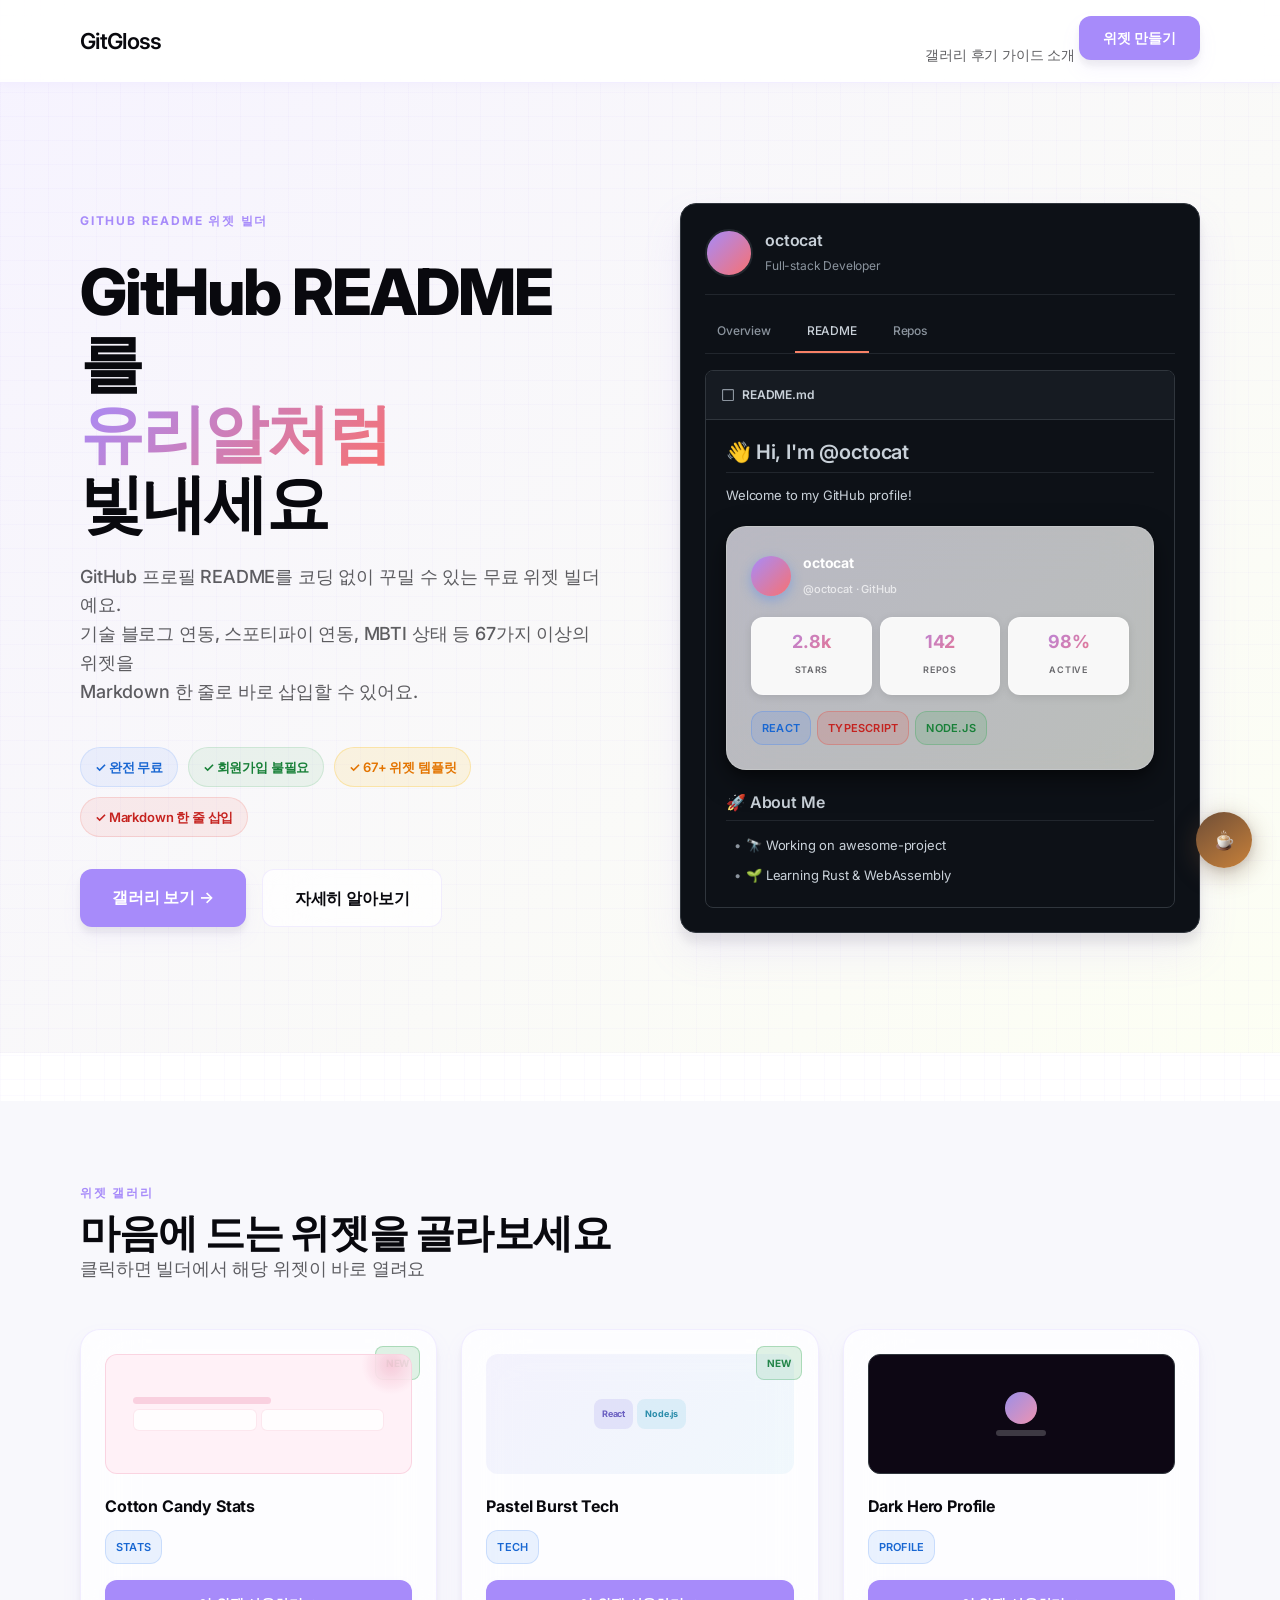
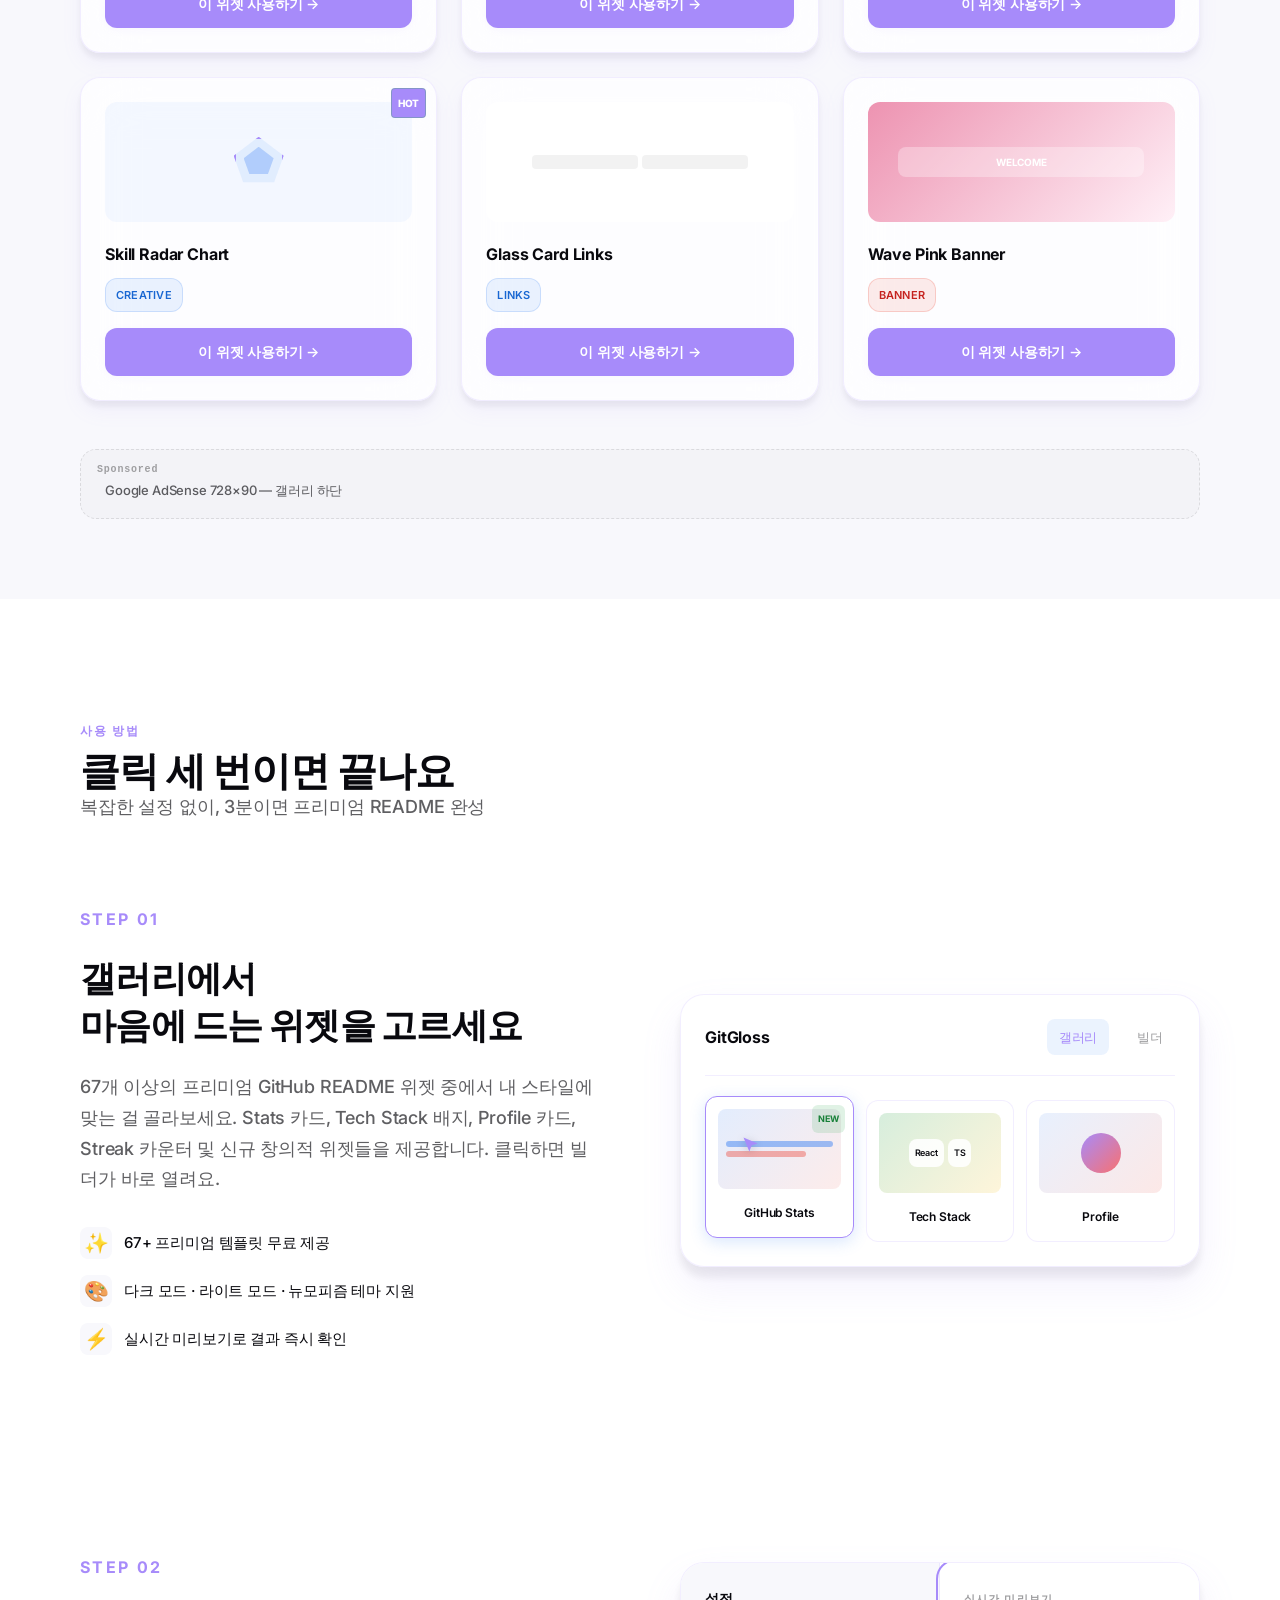
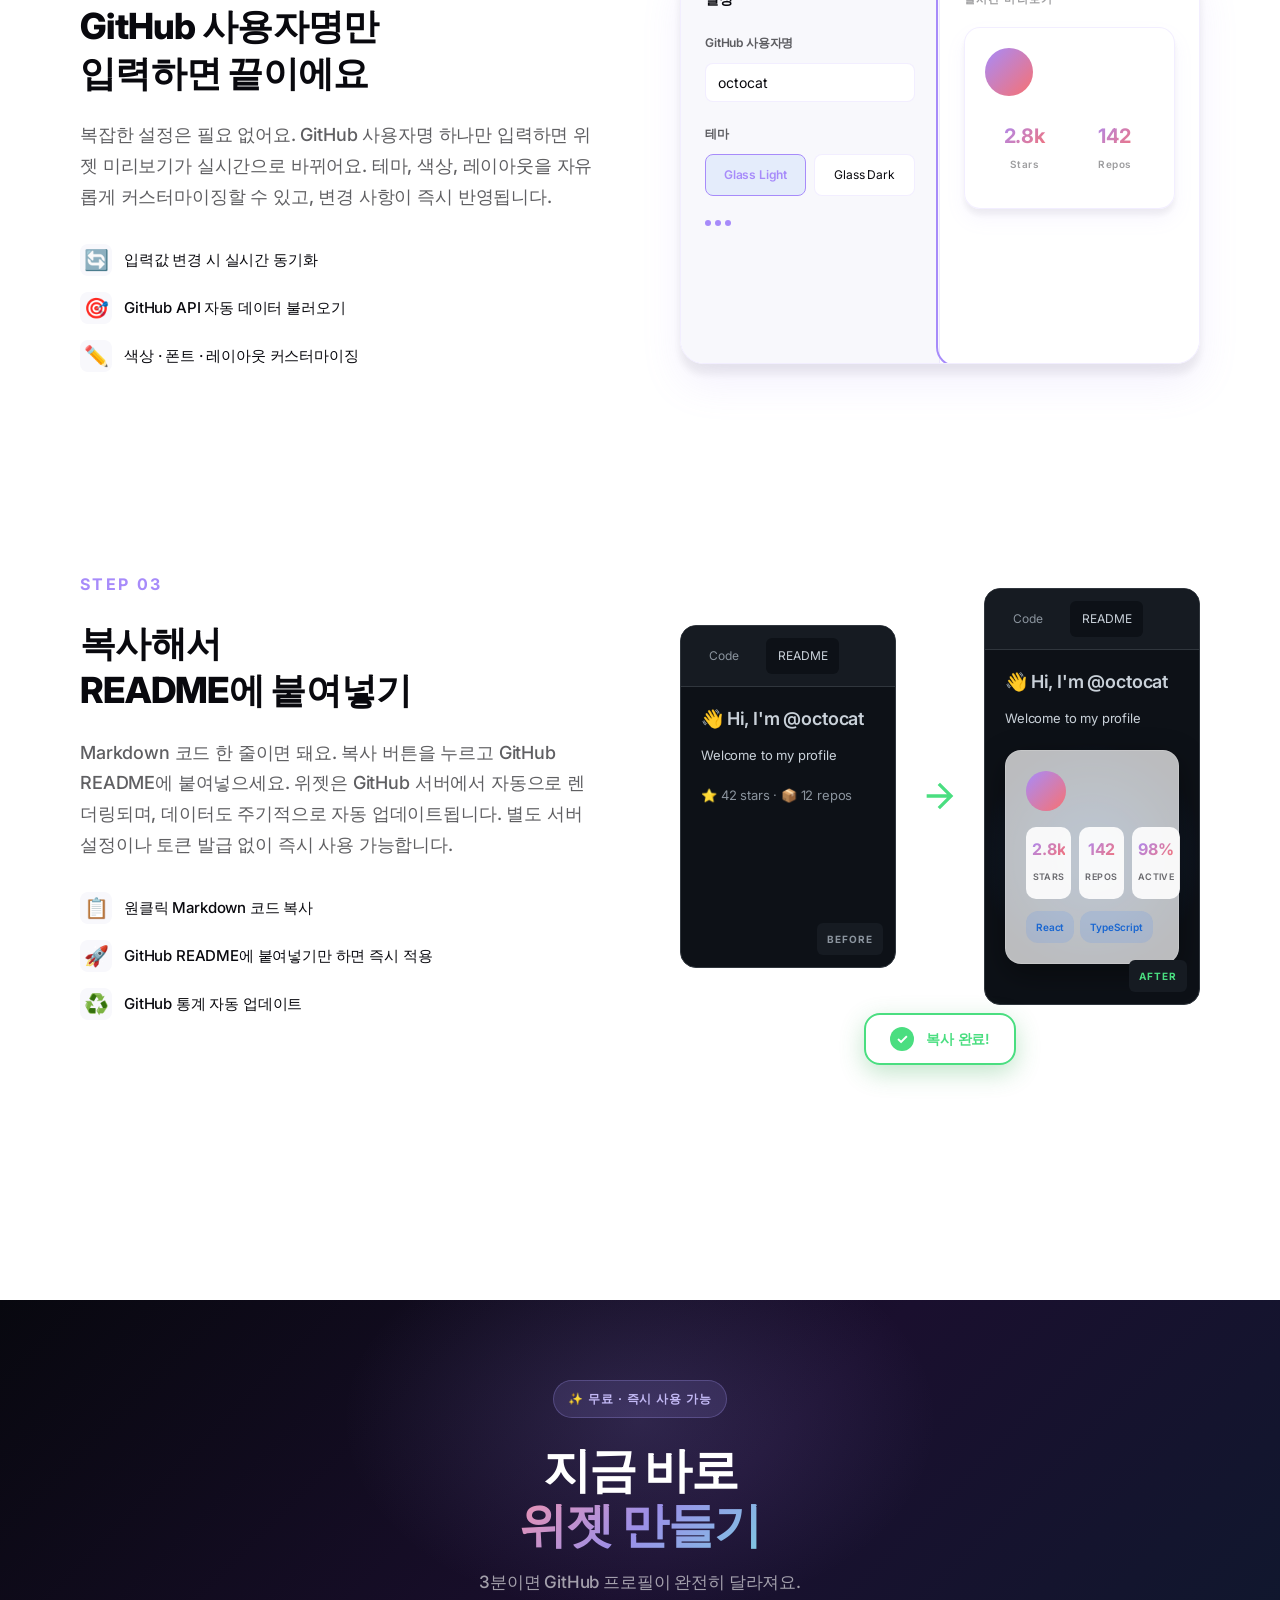
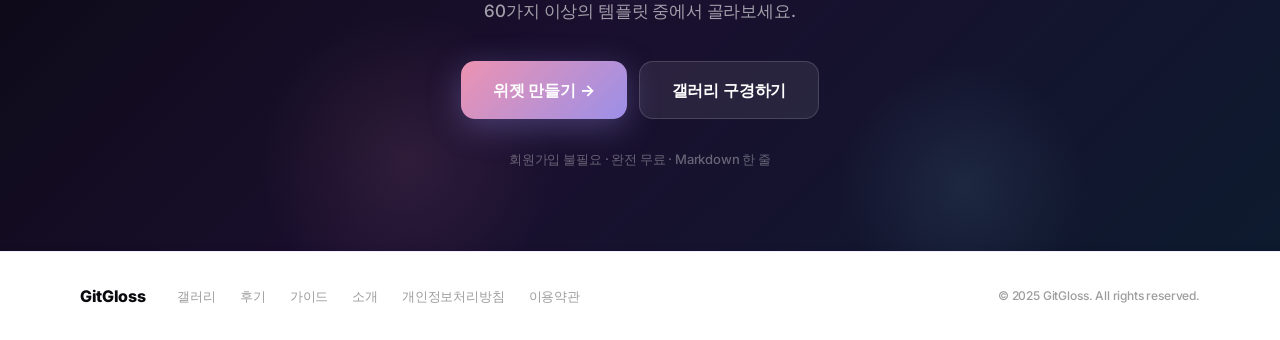
==== commit a532e8c1: "Restore full landing page index.html + kakao coffee chat link" ====
--- a/index.html
+++ b/index.html
@@ -1,39 +1,32 @@
 <!DOCTYPE html>
 <html lang="ko">
-
 <head>
   <meta charset="UTF-8">
-  <meta name="naver-site-verification" content="d3cf9f8cacf2d3e321857160ba601cabeebcd3ba" />
   <!-- ================== 기본 메타 태그 (SEO) ================== -->
-  <meta name="title" content="ReadMe.kit — GitHub README 위젯 빌더 | 무료 프로필 꾸미기">
-  <meta name="description"
-    content="GitHub 프로필 README를 코딩 없이 꾸미세요. Stats 카드, Tech Stack 배지, Profile 카드 등 60개 이상의 프리미엄 위젯을 Markdown 한 줄로 바로 삽입할 수 있어요. 완전 무료, 회원가입 불필요.">
-  <meta name="keywords"
-    content="GitHub README, 깃허브 프로필 꾸미기, GitHub 위젯, README 꾸미기, GitHub Stats, Tech Stack Badge, 개발자 프로필, readme 위젯 생성">
-  <meta name="author" content="ReadMe.kit">
+  <meta name="title" content="GitGloss — GitHub README 위젯 빌더 | 무료 프로필 꾸미기">
+  <meta name="description" content="GitHub 프로필 README를 코딩 없이 꾸미세요. Stats 카드, Tech Stack 배지, Profile 카드 등 60개 이상의 프리미엄 위젯을 Markdown 한 줄로 바로 삽입할 수 있어요. 완전 무료, 회원가입 불필요.">
+  <meta name="keywords" content="GitHub README, 깃허브 프로필 꾸미기, GitHub 위젯, README 꾸미기, GitHub Stats, Tech Stack Badge, 개발자 프로필, readme 위젯 생성">
+  <meta name="author" content="GitGloss">
   <meta name="robots" content="index, follow">
-  <meta name="msvalidate.01" content="A2891CCBCAC29E2D299E1DC3D15D3A97" />
   <!-- ================== Open Graph ================== -->
-  <meta property="og:title" content="ReadMe.kit — GitHub README 위젯 빌더 | 무료 프로필 꾸미기">
-  <meta property="og:description"
-    content="GitHub 프로필 README를 코딩 없이 꾸미세요. Stats 카드, Tech Stack 배지, Profile 카드 등 60개 이상의 프리미엄 위젯을 Markdown 한 줄로 바로 삽입할 수 있어요. 완전 무료, 회원가입 불필요.">
+  <meta property="og:title" content="GitGloss — GitHub README 위젯 빌더 | 무료 프로필 꾸미기">
+  <meta property="og:description" content="GitHub 프로필 README를 코딩 없이 꾸미세요. Stats 카드, Tech Stack 배지, Profile 카드 등 60개 이상의 프리미엄 위젯을 Markdown 한 줄로 바로 삽입할 수 있어요. 완전 무료, 회원가입 불필요.">
   <meta property="og:type" content="website">
   <meta property="og:url" content="https://gitgloss.io/">
   <meta property="og:image" content="https://gitgloss.io/assets/images/og-image.png">
   <meta property="og:image:width" content="1200">
   <meta property="og:image:height" content="630">
-  <meta property="og:image:alt" content="ReadMe.kit — GitHub README 위젯 빌더">
-  <meta property="og:site_name" content="ReadMe.kit">
+  <meta property="og:image:alt" content="GitGloss — GitHub README 위젯 빌더">
+  <meta property="og:site_name" content="GitGloss">
   <meta property="og:locale" content="ko_KR">
   <!-- ================== Twitter 카드 ================== -->
   <meta name="twitter:card" content="summary_large_image">
-  <meta name="twitter:title" content="ReadMe.kit — GitHub README 위젯 빌더 | 무료 프로필 꾸미기">
-  <meta name="twitter:description"
-    content="GitHub 프로필 README를 코딩 없이 꾸미세요. Stats 카드, Tech Stack 배지, Profile 카드 등 60가지 이상의 위젯을 Markdown 한 줄로 바로 삽입할 수 있어요. 완전 무료, 회원가입 불필요.">
+  <meta name="twitter:title" content="GitGloss — GitHub README 위젯 빌더 | 무료 프로필 꾸미기">
+  <meta name="twitter:description" content="GitHub 프로필 README를 코딩 없이 꾸미세요. Stats 카드, Tech Stack 배지, Profile 카드 등 60가지 이상의 위젯을 Markdown 한 줄로 바로 삽입할 수 있어요. 완전 무료, 회원가입 불필요.">
   <meta name="twitter:image" content="https://gitgloss.io/assets/images/og-image.png">
-  <meta name="twitter:image:alt" content="ReadMe.kit — GitHub README 위젯 빌더">
-  <meta name="twitter:site" content="@readmekit">
-  <meta name="twitter:creator" content="@readmekit">
+  <meta name="twitter:image:alt" content="GitGloss — GitHub README 위젯 빌더">
+  <meta name="twitter:site" content="@gitgloss">
+  <meta name="twitter:creator" content="@gitgloss">
   <!-- ================== SEO 보완 ================== -->
   <meta name="language" content="ko">
   <meta name="distribution" content="global">
@@ -42,101 +35,117 @@
   <link rel="canonical" href="https://gitgloss.io/">
   <!-- ================== 웹앱 최적화 ================== -->
   <meta name="theme-color" content="#4285F4">
-  <meta name="application-name" content="ReadMe.kit">
-  <meta name="msapplication-TileColor" content="#A78BFA">
+  <meta name="application-name" content="GitGloss">
+  <meta name="msapplication-TileColor" content="#4285F4">
   <meta name="apple-mobile-web-app-capable" content="yes">
-  <meta name="apple-mobile-web-app-title" content="ReadMe.kit">
+  <meta name="apple-mobile-web-app-title" content="GitGloss">
   <!-- ================== 아이콘 ================== -->
   <link rel="icon" href="/favicon.ico" type="image/x-icon">
   <link rel="apple-touch-icon" href="/apple-touch-icon.png">
   <link rel="manifest" href="/site.webmanifest">
   <meta name="viewport" content="width=device-width, initial-scale=1.0">
-  <title>ReadMe.kit — Premium Developer Identity Studio</title>
+  <title>GitGloss — Premium Developer Identity Studio</title>
   <link rel="preconnect" href="https://fonts.googleapis.com">
   <link rel="preconnect" href="https://fonts.gstatic.com" crossorigin>
   <link href="https://fonts.googleapis.com/css2?family=Inter:wght@400;500;600;700;800&display=swap" rel="stylesheet">
   <link rel="stylesheet" href="assets/css/style.css">
   <style>
-    html {
-      scroll-behavior: smooth;
-    }
-
-    * {
-      font-family: 'Inter', -apple-system, BlinkMacSystemFont, sans-serif;
-    }
+    html { scroll-behavior: smooth; }
+    * { font-family: 'Inter', -apple-system, BlinkMacSystemFont, sans-serif; }
 
     /* ── NAV ── */
-    /* ── NAV OVERRIDES ── */
     .nav-cta {
-      background: var(--m3-primary);
-      color: var(--m3-on-primary);
-      border-radius: 100px;
-      font: var(--label-lg);
-      box-shadow: var(--fluent-shadow-md);
-      transition: all 0.2s;
-    }
-
-    .nav-cta:hover {
-      background: #0056a7;
-      transform: translateY(-1px);
-      box-shadow: var(--fluent-shadow-lg);
+      margin-left: auto;
+      padding: 10px 24px;
+      background: var(--google-blue);
+      color: #fff; border: none; border-radius: 12px;
+      font-size: 14px; font-weight: 600; cursor: pointer;
+      font-family: var(--font-sans);
+      box-shadow: var(--shadow-depth);
+      position: relative;
+      overflow: hidden;
+    }
+
+    .nav-cta span {
+      position: relative;
+      z-index: 1;
     }
 
     /* ── HERO ── */
-    /* ── HERO REDESIGN ── */
     .hero {
-      display: grid;
-      grid-template-columns: 1.2fr 1fr;
-      gap: 80px;
-      align-items: center;
+      display: grid; grid-template-columns: 1fr 1fr;
+      gap: 80px; align-items: center;
       padding: 120px 80px;
-      background: var(--m3-background);
-      background-image: var(--grid-pattern);
-      background-size: 40px 40px;
+      background: var(--bg-main);
+      background-image: var(--gradient-hero), var(--grid-pattern);
       position: relative;
-      max-width: 1440px;
-      margin: 0 auto;
-    }
-
-    .m3-label-large {
-      font: var(--label-lg);
-      color: var(--m3-primary);
-      letter-spacing: 0.15em;
-      text-transform: uppercase;
-      margin-bottom: 24px;
-    }
-
-    .m3-display-large {
-      font: var(--display-lg);
-      color: var(--m3-on-background);
-      line-height: 1.1;
-      letter-spacing: -0.04em;
-      margin-bottom: 24px;
-    }
-
-    .text-gradient {
-      background: linear-gradient(135deg, var(--m3-primary), #6200EE);
+    }
+    .eyebrow {
+      font-size: 12px; font-weight: 700;
+      letter-spacing: .15em; text-transform: uppercase;
+      color: var(--google-blue); margin-bottom: 24px;
+    }
+    .hero-h1 {
+      font-size: clamp(32px, 5vw, 64px);
+      font-weight: 800; color: var(--text-main);
+      line-height: 1.1; letter-spacing: -.03em; margin-bottom: 24px;
+    }
+    .hero-h1 em {
+      font-style: normal;
+      background: var(--gradient-blue-red);
       -webkit-background-clip: text;
       -webkit-text-fill-color: transparent;
-    }
-
+      background-clip: text;
+    }
     .hero-desc {
-      font: var(--body-lg);
-      color: var(--m3-on-surface-variant);
-      line-height: 1.6;
-      margin-bottom: 40px;
-    }
-
-    .hero-features {
-      display: flex;
-      gap: 12px;
-      flex-wrap: wrap;
-      margin-bottom: 40px;
-    }
-
-    .hero-btns {
-      display: flex;
-      gap: 16px;
+      font-size: 18px; color: var(--text-sub);
+      line-height: 1.6; margin-bottom: 40px; font-weight: 500;
+    }
+    .hero-btns { display: flex; gap: 16px; }
+    .btn-primary-hero {
+      padding: 16px 32px;
+      background: var(--google-blue);
+      color: #fff; border: none; border-radius: 12px;
+      font-size: 16px; font-weight: 600; cursor: pointer;
+      font-family: var(--font-sans);
+      text-decoration: none; display: inline-block;
+      box-shadow: var(--shadow-depth);
+      position: relative;
+      overflow: hidden;
+      transition: all .2s;
+    }
+
+    .btn-primary-hero::before {
+      display: none;
+    }
+
+    .btn-primary-hero:hover::before {
+      display: none;
+    }
+
+    .btn-primary-hero:hover {
+      background: #3367d6;
+      transform: translateY(-2px);
+      box-shadow: var(--shadow-float);
+    }
+
+    .btn-primary-hero span {
+      position: relative;
+      z-index: 1;
+    }
+    .btn-ghost-hero {
+      padding: 16px 32px;
+      background: var(--glass-white);
+      border: 1px solid var(--glass-border);
+      color: var(--text-main); border-radius: 12px;
+      font-size: 16px; cursor: pointer; font-weight: 600;
+      font-family: var(--font-sans);
+      text-decoration: none; display: inline-block;
+      backdrop-filter: var(--blur-effect);
+      transition: all .2s;
+    }
+    .btn-ghost-hero:hover {
+      background: rgba(0, 0, 0, 0.04);
     }
 
     /* Hero right — GitHub README Mockup (No Animation) */
@@ -275,7 +284,7 @@
       color: #8b949e;
     }
 
-    /* ReadMe.kit Widget Embedded in GitHub README (No Animation) */
+    /* GitGloss Widget Embedded in GitHub README (No Animation) */
     .gitgloss-widget-embed {
       background: var(--glass-white);
       backdrop-filter: var(--blur-effect);
@@ -285,7 +294,7 @@
       padding: 24px;
       margin: 20px 0;
       box-shadow: 0 10px 30px rgba(0, 0, 0, 0.4),
-        0 5px 10px rgba(0, 0, 0, 0.3);
+                  0 5px 10px rgba(0, 0, 0, 0.3);
       position: relative;
       /* transform, transition, hover 제거 */
     }
@@ -397,75 +406,32 @@
     .ad-banner {
       margin: 0 80px;
       padding: 16px 24px;
-      background: rgba(0, 0, 0, .02);
-      border: 1px dashed rgba(0, 0, 0, .1);
+      background: rgba(0,0,0,.02);
+      border: 1px dashed rgba(0,0,0,.1);
       border-radius: 16px;
-      display: flex;
-      align-items: center;
-      justify-content: space-between;
+      display: flex; align-items: center; justify-content: space-between;
       position: relative;
     }
-
     .ad-banner::before {
       content: 'Sponsored';
-      position: absolute;
-      top: 8px;
-      left: 16px;
-      font-size: 10px;
-      color: rgba(0, 0, 0, .35);
-      letter-spacing: .08em;
-      font-family: var(--font-mono);
-      font-weight: 600;
-    }
-
-    .ad-banner-text {
-      font-size: 13px;
-      color: var(--text-sub);
-      padding-top: 12px;
-      font-weight: 500;
-    }
-
-    .ad-banner-slot {
-      font-size: 11px;
-      color: var(--text-hint);
-      font-family: var(--font-mono);
-    }
+      position: absolute; top: 8px; left: 16px;
+      font-size: 10px; color: rgba(0,0,0,.35);
+      letter-spacing: .08em; font-family: var(--font-mono); font-weight: 600;
+    }
+    .ad-banner-text { font-size: 13px; color: var(--text-sub); padding-top: 12px; font-weight: 500; }
+    .ad-banner-slot { font-size: 11px; color: var(--text-hint); font-family: var(--font-mono); }
 
     /* ── GALLERY ── */
-    .gallery-section {
-      padding: 80px 80px;
-      background: var(--bg-subtle);
-    }
-
+    .gallery-section { padding: 80px 80px; background: var(--bg-subtle); }
     .section-eyebrow {
-      font-size: 12px;
-      font-weight: 700;
-      letter-spacing: .15em;
-      text-transform: uppercase;
-      color: var(--google-blue);
-      margin-bottom: 16px;
-    }
-
-    .section-title {
-      font-size: 40px;
-      font-weight: 800;
-      color: var(--text-main);
-      margin-bottom: 12px;
-      letter-spacing: -.02em;
-    }
-
-    .section-desc {
-      font-size: 18px;
-      color: var(--text-sub);
-      margin-bottom: 48px;
-      font-weight: 500;
-    }
-
-    .gallery-grid {
-      display: grid;
-      grid-template-columns: repeat(3, 1fr);
-      gap: 24px;
-    }
+      font-size: 12px; font-weight: 700;
+      letter-spacing: .15em; text-transform: uppercase;
+      color: var(--google-blue); margin-bottom: 16px;
+    }
+    .section-title { font-size: 40px; font-weight: 800; color: var(--text-main); margin-bottom: 12px; letter-spacing: -.02em; }
+    .section-desc  { font-size: 18px; color: var(--text-sub); margin-bottom: 48px; font-weight: 500; }
+
+    .gallery-grid { display: grid; grid-template-columns: repeat(3,1fr); gap: 24px; }
 
     /* Badge styles */
     .badge-blue {
@@ -521,11 +487,8 @@
     .g-card {
       background: var(--glass-white);
       border: 1px solid var(--glass-border);
-      border-radius: 20px;
-      padding: 24px;
-      cursor: pointer;
-      transition: all .3s;
-      position: relative;
+      border-radius: 20px; padding: 24px;
+      cursor: pointer; transition: all .3s; position: relative;
       backdrop-filter: var(--blur-effect);
       box-shadow: var(--shadow-depth);
       transform: translateZ(0);
@@ -549,72 +512,32 @@
     .g-card:hover {
       transform: translateY(-4px) translateZ(20px);
       box-shadow: var(--shadow-float);
-      border-color: rgba(66, 133, 244, .3);
-    }
-
+      border-color: rgba(66,133,244,.3);
+    }
     .g-thumb {
-      height: 120px;
-      border-radius: 12px;
-      margin-bottom: 20px;
-      overflow: hidden;
-      display: flex;
-      align-items: center;
-      justify-content: center;
+      height: 120px; border-radius: 12px;
+      margin-bottom: 20px; overflow: hidden;
+      display: flex; align-items: center; justify-content: center;
       position: relative;
       background: var(--bg-subtle);
     }
-
-    .g-thumb-bars {
-      width: 80%;
-      display: flex;
-      flex-direction: column;
-      gap: 8px;
-    }
-
-    .thumb-bar {
-      height: 8px;
-      border-radius: 4px;
-    }
-
-    .g-title {
-      font-size: 16px;
-      font-weight: 700;
-      color: var(--text-main);
-      margin-bottom: 12px;
-    }
-
-    .g-meta {
-      display: flex;
-      gap: 8px;
-      flex-wrap: wrap;
-      margin-bottom: 16px;
-    }
-
+    .g-thumb-bars { width: 80%; display: flex; flex-direction: column; gap: 8px; }
+    .thumb-bar { height: 8px; border-radius: 4px; }
+    .g-title { font-size: 16px; font-weight: 700; color: var(--text-main); margin-bottom: 12px; }
+    .g-meta  { display: flex; gap: 8px; flex-wrap: wrap; margin-bottom: 16px; }
     .card-new {
-      position: absolute;
-      top: 16px;
-      right: 16px;
-      font-size: 10px;
-      font-weight: 700;
-      background: rgba(52, 168, 83, .15);
-      color: #188038;
-      border: 1px solid rgba(52, 168, 83, .3);
-      border-radius: 8px;
-      padding: 4px 10px;
-    }
-
+      position: absolute; top: 16px; right: 16px;
+      font-size: 10px; font-weight: 700;
+      background: rgba(52,168,83,.15); color: #188038;
+      border: 1px solid rgba(52,168,83,.3);
+      border-radius: 8px; padding: 4px 10px;
+    }
     .use-btn {
-      display: block;
-      width: 100%;
-      padding: 12px;
+      display: block; width: 100%; padding: 12px;
       background: var(--google-blue);
       border: none;
-      border-radius: 12px;
-      font-size: 14px;
-      font-weight: 600;
-      color: #fff;
-      text-align: center;
-      cursor: pointer;
+      border-radius: 12px; font-size: 14px; font-weight: 600;
+      color: #fff; text-align: center; cursor: pointer;
       font-family: var(--font-sans);
       text-decoration: none;
       box-shadow: var(--shadow-subtle);
@@ -644,68 +567,29 @@
 
     /* Native ad card */
     .ad-native-card {
-      background: rgba(0, 0, 0, .02);
-      border: 1px dashed rgba(0, 0, 0, .1);
-      border-radius: 20px;
-      padding: 24px;
-      position: relative;
-    }
-
+      background: rgba(0,0,0,.02);
+      border: 1px dashed rgba(0,0,0,.1);
+      border-radius: 20px; padding: 24px; position: relative;
+    }
     .ad-native-card::before {
-      content: 'Sponsored';
-      position: absolute;
-      top: 16px;
-      left: 20px;
-      font-size: 10px;
-      color: rgba(0, 0, 0, .35);
-      letter-spacing: .08em;
-      font-family: var(--font-mono);
-      font-weight: 600;
-    }
-
-    .ad-native-title {
-      font-size: 16px;
-      font-weight: 700;
-      color: var(--text-main);
-      margin-top: 24px;
-      margin-bottom: 8px;
-    }
-
-    .ad-native-desc {
-      font-size: 14px;
-      color: var(--text-sub);
-      line-height: 1.6;
-      margin-bottom: 16px;
-      font-weight: 500;
-    }
+      content: 'Sponsored'; position: absolute; top: 16px; left: 20px;
+      font-size: 10px; color: rgba(0,0,0,.35);
+      letter-spacing: .08em; font-family: var(--font-mono); font-weight: 600;
+    }
+    .ad-native-title { font-size: 16px; font-weight: 700; color: var(--text-main); margin-top: 24px; margin-bottom: 8px; }
+    .ad-native-desc  { font-size: 14px; color: var(--text-sub); line-height: 1.6; margin-bottom: 16px; font-weight: 500; }
 
     /* ── FOOTER ── */
     .page-footer {
       background: var(--bg-main);
       border-top: 1px solid var(--glass-border);
       padding: 32px 80px;
-      display: flex;
-      align-items: center;
-      gap: 32px;
-      font-size: 14px;
-      color: var(--text-hint);
-      font-weight: 500;
-    }
-
-    .footer-links {
-      display: flex;
-      gap: 24px;
-    }
-
-    .footer-link {
-      color: var(--text-hint);
-      text-decoration: none;
-      transition: .2s;
-    }
-
-    .footer-link:hover {
-      color: var(--text-main);
-    }
+      display: flex; align-items: center; gap: 32px;
+      font-size: 14px; color: var(--text-hint); font-weight: 500;
+    }
+    .footer-links { display: flex; gap: 24px; }
+    .footer-link { color: var(--text-hint); text-decoration: none; transition: .2s; }
+    .footer-link:hover { color: var(--text-main); }
 
     /* ── HOW TO SECTION (Toss-style Detailed) ── */
     .how-to-section {
@@ -726,7 +610,7 @@
       direction: rtl;
     }
 
-    .step-detail.reverse>* {
+    .step-detail.reverse > * {
       direction: ltr;
     }
 
@@ -940,23 +824,10 @@
     }
 
     @keyframes cursor-click {
-
-      0%,
-      100% {
-        transform: translate(0, 0);
-      }
-
-      25% {
-        transform: translate(120px, 0);
-      }
-
-      50% {
-        transform: translate(120px, 0) scale(0.9);
-      }
-
-      75% {
-        transform: translate(120px, 0);
-      }
+      0%, 100% { transform: translate(0, 0); }
+      25% { transform: translate(120px, 0); }
+      50% { transform: translate(120px, 0) scale(0.9); }
+      75% { transform: translate(120px, 0); }
     }
 
     /* Builder Mockup */
@@ -1007,16 +878,8 @@
     }
 
     @keyframes input-pulse {
-
-      0%,
-      100% {
-        border-color: var(--glass-border);
-      }
-
-      50% {
-        border-color: var(--google-blue);
-        box-shadow: 0 0 0 3px rgba(66, 133, 244, 0.1);
-      }
+      0%, 100% { border-color: var(--glass-border); }
+      50% { border-color: var(--google-blue); box-shadow: 0 0 0 3px rgba(66, 133, 244, 0.1); }
     }
 
     .theme-selector {
@@ -1057,25 +920,12 @@
       animation: typing-bounce 1.4s ease-in-out infinite;
     }
 
-    .typing-indicator .dot:nth-child(2) {
-      animation-delay: 0.2s;
-    }
-
-    .typing-indicator .dot:nth-child(3) {
-      animation-delay: 0.4s;
-    }
+    .typing-indicator .dot:nth-child(2) { animation-delay: 0.2s; }
+    .typing-indicator .dot:nth-child(3) { animation-delay: 0.4s; }
 
     @keyframes typing-bounce {
-
-      0%,
-      60%,
-      100% {
-        transform: translateY(0);
-      }
-
-      30% {
-        transform: translateY(-8px);
-      }
+      0%, 60%, 100% { transform: translateY(0); }
+      30% { transform: translateY(-8px); }
     }
 
     .builder-preview {
@@ -1154,15 +1004,8 @@
     }
 
     @keyframes pulse-ring {
-      0% {
-        opacity: 1;
-        transform: scale(1);
-      }
-
-      100% {
-        opacity: 0;
-        transform: scale(1.05);
-      }
+      0% { opacity: 1; transform: scale(1); }
+      100% { opacity: 0; transform: scale(1.05); }
     }
 
     /* README Comparison */
@@ -1255,15 +1098,8 @@
     }
 
     @keyframes arrow-pulse {
-
-      0%,
-      100% {
-        transform: translateX(0);
-      }
-
-      50% {
-        transform: translateX(8px);
-      }
+      0%, 100% { transform: translateX(0); }
+      50% { transform: translateX(8px); }
     }
 
     /* Embedded Widget in README */
@@ -1278,7 +1114,6 @@
         opacity: 0;
         transform: translateY(20px) scale(0.95);
       }
-
       to {
         opacity: 1;
         transform: translateY(0) scale(1);
@@ -1294,15 +1129,8 @@
     }
 
     @keyframes glow-pulse {
-
-      0%,
-      100% {
-        opacity: 0.5;
-      }
-
-      50% {
-        opacity: 1;
-      }
+      0%, 100% { opacity: 0.5; }
+      50% { opacity: 1; }
     }
 
     .widget-card-embed {
@@ -1390,7 +1218,6 @@
         opacity: 0;
         transform: translateX(-50%) translateY(10px);
       }
-
       to {
         opacity: 1;
         transform: translateX(-50%) translateY(0);
@@ -1417,191 +1244,594 @@
     }
 
     @media (max-width: 1024px) {
-      .hero {
-        grid-template-columns: 1fr;
-        gap: 48px;
-        padding: 80px 40px;
-      }
-
-      .gallery-section {
-        padding: 60px 40px;
-      }
-
-      .how-to-section {
-        padding: 80px 40px;
-      }
-
-      .gallery-grid {
-        grid-template-columns: 1fr 1fr;
-      }
-
-      .step-detail {
-        grid-template-columns: 1fr;
-        gap: 48px;
-      }
-
-      .step-detail.reverse {
-        direction: ltr;
-      }
-
-      .builder-split {
-        grid-template-columns: 1fr;
-      }
-
-      .builder-panel {
-        border-right: none;
-        border-bottom: 1px solid var(--glass-border);
-      }
-
-      .readme-comparison {
-        grid-template-columns: 1fr;
-      }
-
-      .transform-arrow {
-        transform: rotate(90deg);
-        margin: 16px 0;
-      }
-
-      .nav-links {
-        display: none;
-      }
-
-      .ad-banner {
-        margin: 0 40px;
-      }
-
-      .page-footer {
-        padding: 24px 40px;
-      }
-    }
-
+      .hero { grid-template-columns: 1fr; gap: 48px; padding: 80px 40px; }
+      .gallery-section { padding: 60px 40px; }
+      .how-to-section { padding: 80px 40px; }
+      .gallery-grid { grid-template-columns: 1fr 1fr; }
+      .step-detail { grid-template-columns: 1fr; gap: 48px; }
+      .step-detail.reverse { direction: ltr; }
+      .builder-split { grid-template-columns: 1fr; }
+      .builder-panel { border-right: none; border-bottom: 1px solid var(--glass-border); }
+      .readme-comparison { grid-template-columns: 1fr; }
+      .transform-arrow { transform: rotate(90deg); margin: 16px 0; }
+      .nav-links { display: none; }
+      .ad-banner { margin: 0 40px; }
+      .page-footer { padding: 24px 40px; }
+    }
     @media (max-width: 640px) {
-      .hero {
-        padding: 60px 24px;
-      }
-
-      .gallery-section {
-        padding: 48px 24px;
-      }
-
-      .how-to-section {
-        padding: 60px 24px;
-      }
-
-      .gallery-grid {
-        grid-template-columns: 1fr;
-      }
-
-      .step-title {
-        font-size: 28px;
-      }
-
-      .step-desc {
-        font-size: 16px;
-      }
-
-      .gallery-grid-mini {
-        grid-template-columns: 1fr;
-      }
-
-      .ad-banner {
-        margin: 0 24px;
-      }
-
-      .page-footer {
-        padding: 20px 24px;
-        flex-direction: column;
-        gap: 16px;
-      }
-    }
-
-    </head><body>< !-- Schema.org WebSite 구조화 데이터 --><script type="application/ld+json"> {
-
-      "@context": "https://schema.org",
-      "@type": "WebSite",
-      "name": "ReadMe.kit",
-      "url": "https://readme.kit",
-      "description": "GitHub README 위젯 생성 도구. 개발자 프로필을 프리미엄 위젯으로 꾸미세요.",
-      "potentialAction": {
-        "@type": "SearchAction",
-        "target": "https://gitgloss.io/gallery.html?q={search_term_string}",
-        "query-input": "required name=search_term_string"
-      }
-    }
-
-    </script>< !-- Schema.org SoftwareApplication 구조화 데이터 --><script type="application/ld+json"> {
-
-      "@context": "https://schema.org",
-      "@type": "SoftwareApplication",
-      "name": "ReadMe.kit Widget Builder",
-      "applicationCategory": "DeveloperApplication",
-      "operatingSystem": "Web",
-      "offers": {
-        "@type": "Offer",
-          "price": "0",
-          "priceCurrency": "KRW"
-      }
-
-      ,
-      "description": "GitHub README에 삽입할 수 있는 프리미엄 위젯을 무료로 만드는 온라인 빌더. Stats, Tech Stack, Profile, Streak 위젯 지원.",
-      "url": "https://gitgloss.io/builder.html"
-    }
-
-    </script>< !-- NAV --><nav class="nav" aria-label="주요 내비게이션"><a href="index.html" class="nav-logo" aria-label="ReadMe.kit 홈으로 이동">ReadMe.kit</a><div class="nav-right"><a href="gallery.html" class="nav-link">갤러리</a><a href="docs/showcase/reviews.html" class="nav-link">후기</a><a href="docs/showcase/notion-portfolio.html" class="nav-link">가이드</a><a href="about.html" class="nav-link">소개</a><a href="builder.html" class="nav-cta">위젯 만들기</a></div></nav>< !-- HERO with GitHub README Mockup --><section class="hero" aria-labelledby="hero-heading"><div class="hero-content"><p class="m3-label-large">GITHUB README 위젯 빌더</p><h1 class="m3-display-large" id="hero-heading">GitHub README를<br><span class="text-gradient">유리알처럼</span><br>빛내세요 </h1><p class="m3-body-large hero-desc">GitHub 프로필 README를 코딩 없이 꾸밀 수 있는 무료 위젯 빌더예요.<br>기술 블로그 연동,
-    스포티파이 연동,
-    MBTI 상태 등 67가지 이상의 위젯을<br>Markdown 한 줄로 바로 삽입할 수 있어요. </p><div class="hero-features"><span class="badge-blue">✓ 완전 무료</span><span class="badge-green">✓ 회원가입 불필요</span><span class="badge-yellow">✓ 67+위젯 템플릿</span><span class="badge-red">✓ Markdown 한 줄 삽입</span></div><div class="hero-btns"><a href="gallery.html" class="btn-primary">갤러리 보기 →</a><a href="about.html" class="btn-ghost">자세히 알아보기</a></div></div>< !-- GitHub README Mockup --><div class="hero-right"><div class="github-mockup"><div class="gh-mock-header"><div class="gh-mock-avatar"></div><div class="gh-mock-info"><div class="gh-mock-name">octocat</div><div class="gh-mock-bio">Full-stack Developer</div></div></div><div class="gh-mock-tabs"><span class="gh-mock-tab">Overview</span><span class="gh-mock-tab active">README</span><span class="gh-mock-tab">Repos</span></div><div class="gh-mock-readme"><div class="gh-mock-readme-header"><svg width="12" height="12" viewBox="0 0 16 16" fill="currentColor"><path d="M0 1.75C0 .784.784 0 1.75 0h12.5C15.216 0 16 .784 16 1.75v12.5A1.75 1.75 0 0114.25 16H1.75A1.75 1.75 0 010 14.25V1.75zm1.75-.25a.25.25 0 00-.25.25v12.5c0 .138.112.25.25.25h12.5a.25.25 0 00.25-.25V1.75a.25.25 0 00-.25-.25H1.75z"></path></svg><span>README.md</span></div><div class="gh-mock-content"><div class="gh-mock-title">👋 Hi,
-    I'm @octocat</div>
- <div class="gh-mock-text">Welcome to my GitHub profile !</div>< !-- Embedded GitGloss Widget --><div class="gitgloss-widget-embed"><div class="widget-embed-header"><div class="widget-embed-avatar"></div><div><div class="widget-embed-name">octocat</div><div class="widget-embed-handle">@octocat · GitHub</div></div></div><div class="widget-embed-stats"><div class="widget-embed-stat"><div class="widget-embed-num">2.8k</div><div class="widget-embed-label">STARS</div></div><div class="widget-embed-stat"><div class="widget-embed-num">142</div><div class="widget-embed-label">REPOS</div></div><div class="widget-embed-stat"><div class="widget-embed-num">98%</div><div class="widget-embed-label">ACTIVE</div></div></div><div class="widget-embed-tags"><span class="widget-embed-badge badge-blue">React</span><span class="widget-embed-badge badge-red">TypeScript</span><span class="widget-embed-badge badge-green">Node.js</span></div></div><div class="gh-mock-subtitle">🚀 About Me</div><div class="gh-mock-list"><div class="gh-mock-list-item">🔭 Working on awesome-project</div><div class="gh-mock-list-item">🌱 Learning Rust & WebAssembly</div></div></div></div></div></div></section>< !-- 카카오 애드핏: Most Used 상단 영역 --><div class="ad-most-used" style="display:flex; justify-content:center; margin:24px 0;"><ins class="kakao_ad_area" style="display:none;" data-ad-unit="DAN-vplpvxOSROG0Fz7S" data-ad-width="300"
-    data-ad-height="250"></ins><script type="text/javascript" src="//t1.daumcdn.net/kas/static/ba.min.js" async></script></div>< !-- GALLERY --><section class="gallery-section" id="gallery" aria-labelledby="gallery-heading"><p class="section-eyebrow">위젯 갤러리</p><h2 class="section-title" id="gallery-heading">마음에 드는 위젯을 골라보세요</h2><p class="section-desc">클릭하면 빌더에서 해당 위젯이 바로 열려요</p><ul class="gallery-grid" role="list" style="list-style:none;padding:0;margin:0">< !-- 1: stats-01 Cotton Candy Stats --><li class="g-card" role="listitem"><span class="card-new" aria-label="신규 위젯">NEW</span><div class="g-thumb"
-    style="background:rgba(255,240,247,0.9);border:1px solid rgba(237,147,177,0.3);position:relative;overflow:hidden"
-    aria-hidden="true"><div style="position:absolute;top:-20px;right:-10px;width:60px;height:60px;background:radial-gradient(circle,rgba(237,147,177,0.4),transparent 70%);pointer-events:none"></div><div style="display:flex;flex-direction:column;gap:5px;width:82%;padding:4px 0"><div style="height:7px;border-radius:4px;background:rgba(237,147,177,0.35);width:55%"></div><div style="display:flex;gap:4px"><div style="flex:1;height:22px;border-radius:6px;background:rgba(255,255,255,0.85);border:1px solid rgba(237,147,177,0.2)"></div><div style="flex:1;height:22px;border-radius:6px;background:rgba(255,255,255,0.85);border:1px solid rgba(237,147,177,0.2)"></div></div></div></div><h3 class="g-title">Cotton Candy Stats</h3><div class="g-meta"><span class="badge-blue">Stats</span></div><a href="builder.html?template=stats-01" class="use-btn">이 위젯 사용하기 →</a></li>< !-- 2: tech-04 Pastel Burst --><li class="g-card" role="listitem"><span class="card-new" aria-label="신규 위젯">NEW</span><div class="g-thumb" style="background:linear-gradient(135deg,rgba(155,143,232,0.1),rgba(126,200,227,0.1))"
-    aria-hidden="true"><div style="display:flex;flex-wrap:wrap;gap:4px;justify-content:center;padding:8px"><div style="padding:3px 8px;border-radius:8px;background:rgba(155,143,232,0.2);font-size:9px;font-weight:700;color:#6a5fc1">React</div><div style="padding:3px 8px;border-radius:8px;background:rgba(126,200,227,0.2);font-size:9px;font-weight:700;color:#2a8caa">Node.js</div></div></div><h3 class="g-title">Pastel Burst Tech</h3><div class="g-meta"><span class="badge-blue">Tech</span></div><a href="builder.html?template=tech-04" class="use-btn">이 위젯 사용하기 →</a></li>< !-- 3: profile-02 Dark Hero --><li class="g-card" role="listitem"><div class="g-thumb" style="background:#0D0714;border:1px solid #30363d;" aria-hidden="true"><div style="display:flex;flex-direction:column;align-items:center;gap:6px;"><div style="width:32px;height:32px;border-radius:50%;background:linear-gradient(135deg,#9B8FE8,#ED93B1)"></div><div style="height:6px;width:50px;background:rgba(255,255,255,0.2);border-radius:3px;"></div></div></div><h3 class="g-title">Dark Hero Profile</h3><div class="g-meta"><span class="badge-blue">Profile</span></div><a href="builder.html?template=profile-02" class="use-btn">이 위젯 사용하기 →</a></li>< !-- 4: stats-13 Skill Radar --><li class="g-card" role="listitem"><span class="card-new"
-    style="background:var(--google-blue);color:#fff;padding:2px 6px;border-radius:4px;font-size:10px;font-weight:800;position:absolute;top:10px;right:10px;z-index:2;">HOT</span><div class="g-thumb"
-    style="background:rgba(66,133,244,0.05);display:flex;align-items:center;justify-content:center;"
-    aria-hidden="true"><div style="width:50px;height:50px;background:rgba(66,133,244,0.1);clip-path:polygon(50% 0%, 100% 38%, 81% 91%, 19% 91%, 0% 38%);border:2px solid var(--google-blue);display:flex;align-items:center;justify-content:center;"><div style="width:30px;height:30px;background:rgba(66,133,244,0.3);clip-path:polygon(50% 0%, 100% 38%, 81% 91%, 19% 91%, 0% 38%);"></div></div></div><h3 class="g-title">Skill Radar Chart</h3><div class="g-meta"><span class="badge-blue">Creative</span></div><a href="builder.html?template=stats-13" class="use-btn">이 위젯 사용하기 →</a></li>< !-- 5: links-02 Glass Card --><li class="g-card" role="listitem"><div class="g-thumb" style="background:rgba(255,255,255,0.6);backdrop-filter:blur(10px);" aria-hidden="true"><div style="display:grid;grid-template-columns:1fr 1fr;gap:4px;width:70%;"><div style="height:14px;background:rgba(0,0,0,0.05);border-radius:4px;"></div><div style="height:14px;background:rgba(0,0,0,0.05);border-radius:4px;"></div></div></div><h3 class="g-title">Glass Card Links</h3><div class="g-meta"><span class="badge-blue">Links</span></div><a href="builder.html?template=links-02" class="use-btn">이 위젯 사용하기 →</a></li>< !-- 6: banner-01 Wave Pink --><li class="g-card" role="listitem"><div class="g-thumb" style="background:linear-gradient(135deg,#ED93B1,#FFF0F7);" aria-hidden="true"><div style="width:80%;height:30px;background:rgba(255,255,255,0.3);border-radius:8px;display:flex;align-items:center;justify-content:center;color:#fff;font-size:10px;font-weight:700;">WELCOME</div></div><h3 class="g-title">Wave Pink Banner</h3><div class="g-meta"><span class="badge-red">Banner</span></div><a href="builder.html?template=banner-01" class="use-btn">이 위젯 사용하기 →</a></li></ul>< !-- AD-4: 갤러리 하단 Leaderboard --><div class="ad-banner" style="margin:48px 0 0" aria-label="광고"><div class="ad-banner-text">Google AdSense 728×90 — 갤러리 하단</div><div class="ad-banner-slot"></div></div></section>< !-- HOW TO USE: Toss-style Detailed Steps --><section class="how-to-section" id="guide" aria-labelledby="guide-heading"><p class="section-eyebrow">사용 방법</p><h2 class="section-title" id="guide-heading">클릭 세 번이면 끝나요</h2><p class="section-desc">복잡한 설정 없이, 3분이면 프리미엄 README 완성</p>< !-- Step 1: 위젯 고르기 --><article class="step-detail" aria-labelledby="step1-heading"><div class="step-content"><p class="step-number">STEP 01</p><h3 class="m3-headline-lg" id="step1-heading">갤러리에서<br>마음에 드는 위젯을 고르세요</h3><p class="m3-body-large">67개 이상의 프리미엄 GitHub README 위젯 중에서 내 스타일에 맞는 걸 골라보세요. Stats 카드, Tech Stack 배지, Profile 카드, Streak 카운터 및 신규 창의적 위젯들을 제공합니다. 클릭하면 빌더가 바로 열려요. </p><ul class="step-features" aria-label="Step 1 주요 기능"><li class="feature-item"><span class="feature-icon" aria-hidden="true">✨</span><span>67+프리미엄 템플릿 무료 제공</span></li><li class="feature-item"><span class="feature-icon" aria-hidden="true">🎨</span><span>다크 모드 · 라이트 모드 · 뉴모피즘 테마 지원</span></li><li class="feature-item"><span class="feature-icon" aria-hidden="true">⚡</span><span>실시간 미리보기로 결과 즉시 확인</span></li></ul></div><div class="step-visual"><div class="ui-mockup gallery-mockup" aria-hidden="true"><div class="mockup-header"><div class="mockup-logo">ReadMe.kit</div><div class="mockup-nav"><span class="nav-item active">갤러리</span><span class="nav-item">빌더</span></div></div><div class="mockup-content"><div class="gallery-grid-mini"><div class="widget-card-mini active"><div class="widget-thumb"
-    style="background:linear-gradient(135deg,rgba(66,133,244,.15),rgba(234,67,53,.1))"><div class="thumb-bars"><div class="bar" style="width:100%;background:rgba(66,133,244,.5)"></div><div class="bar" style="width:75%;background:rgba(234,67,53,.4)"></div></div></div><div class="widget-label">GitHub Stats</div><div class="widget-badge">NEW</div></div><div class="widget-card-mini"><div class="widget-thumb"
-    style="background:linear-gradient(135deg,rgba(52,168,83,.2),rgba(251,188,5,.15))"><div class="badge-row-mini"><span class="badge-mini">React</span><span class="badge-mini">TS</span></div></div><div class="widget-label">Tech Stack</div></div><div class="widget-card-mini"><div class="widget-thumb"
-    style="background:linear-gradient(135deg,rgba(66,133,244,.12),rgba(234,67,53,.12))"><div class="profile-mini"><div class="avatar-mini"></div></div></div><div class="widget-label">Profile</div></div></div></div><div class="mockup-cursor"><svg width="20" height="20" viewBox="0 0 24 24" fill="var(--google-blue)"><path d="M3 3l7.07 16.97 2.51-7.39 7.39-2.51L3 3z" /></svg></div></div></div></article>< !-- Step 2: 사용자명 입력 --><article class="step-detail reverse" aria-labelledby="step2-heading"><div class="step-visual"><div class="ui-mockup builder-mockup" aria-hidden="true"><div class="builder-split"><div class="builder-panel"><div class="panel-header">설정</div><div class="input-group"><label>GitHub 사용자명</label><input type="text" value="octocat" class="input-animated" readonly /></div><div class="input-group"><label>테마</label><div class="theme-selector"><div class="theme-option active">Glass Light</div><div class="theme-option">Glass Dark</div></div></div><div class="typing-indicator"><span class="dot"></span><span class="dot"></span><span class="dot"></span></div></div><div class="builder-preview"><div class="preview-label">실시간 미리보기</div><div class="preview-widget"><div class="widget-preview-card"><div class="preview-avatar"></div><div class="preview-stats"><div class="stat-item"><div class="stat-num">2.8k</div><div class="stat-label">Stars</div></div><div class="stat-item"><div class="stat-num">142</div><div class="stat-label">Repos</div></div></div></div></div><div class="preview-pulse"></div></div></div></div></div><div class="step-content"><p class="step-number">STEP 02</p><h3 class="step-title" id="step2-heading">GitHub 사용자명만<br>입력하면 끝이에요</h3><p class="step-desc">복잡한 설정은 필요 없어요. GitHub 사용자명 하나만 입력하면 위젯 미리보기가 실시간으로 바뀌어요. 테마, 색상, 레이아웃을 자유롭게 커스터마이징할 수 있고, 변경 사항이 즉시 반영됩니다. </p><ul class="step-features" aria-label="Step 2 주요 기능"><li class="feature-item"><span class="feature-icon" aria-hidden="true">🔄</span><span>입력값 변경 시 실시간 동기화</span></li><li class="feature-item"><span class="feature-icon" aria-hidden="true">🎯</span><span>GitHub API 자동 데이터 불러오기</span></li><li class="feature-item"><span class="feature-icon" aria-hidden="true">✏️</span><span>색상 · 폰트 · 레이아웃 커스터마이징</span></li></ul></div></article>< !-- Step 3: Copy & Paste --><article class="step-detail" aria-labelledby="step3-heading"><div class="step-content"><p class="step-number">STEP 03</p><h3 class="step-title" id="step3-heading">복사해서<br>README에 붙여넣기</h3><p class="step-desc">Markdown 코드 한 줄이면 돼요. 복사 버튼을 누르고 GitHub README에 붙여넣으세요. 위젯은 GitHub 서버에서 자동으로 렌더링되며, 데이터도 주기적으로 자동 업데이트됩니다. 별도 서버 설정이나 토큰 발급 없이 즉시 사용 가능합니다. </p><ul class="step-features" aria-label="Step 3 주요 기능"><li class="feature-item"><span class="feature-icon" aria-hidden="true">📋</span><span>원클릭 Markdown 코드 복사</span></li><li class="feature-item"><span class="feature-icon" aria-hidden="true">🚀</span><span>GitHub README에 붙여넣기만 하면 즉시 적용</span></li><li class="feature-item"><span class="feature-icon" aria-hidden="true">♻️</span><span>GitHub 통계 자동 업데이트</span></li></ul></div><div class="step-visual"><div class="readme-comparison" aria-hidden="true"><div class="readme-before"><div class="readme-header"><div class="readme-tabs"><span class="tab">Code</span><span class="tab active">README</span></div></div><div class="readme-content plain"><div class="readme-title">👋 Hi, I'm @octocat</div>
- <p class="readme-text">Welcome to my profile</p><div class="readme-stats-plain">⭐ 42 stars · 📦 12 repos</div></div><div class="before-label">Before</div></div><div class="transform-arrow"><svg width="40" height="40" viewBox="0 0 24 24" fill="var(--google-green)"><path d="M12 4l-1.41 1.41L16.17 11H4v2h12.17l-5.58 5.59L12 20l8-8z" /></svg></div><div class="readme-after"><div class="readme-header"><div class="readme-tabs"><span class="tab">Code</span><span class="tab active">README</span></div></div><div class="readme-content premium"><div class="readme-title">👋 Hi, I'm @octocat</div>
- <p class="readme-text">Welcome to my profile</p><div class="embedded-widget"><div class="widget-glow"></div><div class="widget-card-embed"><div class="embed-avatar"></div><div class="embed-stats"><div class="embed-stat"><div class="embed-num">2.8k</div><div class="embed-label">STARS</div></div><div class="embed-stat"><div class="embed-num">142</div><div class="embed-label">REPOS</div></div><div class="embed-stat"><div class="embed-num">98%</div><div class="embed-label">ACTIVE</div></div></div><div class="embed-badges"><span class="embed-badge">React</span><span class="embed-badge">TypeScript</span></div></div></div></div><div class="after-label">After</div></div></div><div class="copy-success-mini" aria-hidden="true"><div class="success-checkmark">✓</div><span>복사 완료 !</span></div></div></article></section>< !-- CTA 배너 --><section style="
- padding: 80px;
+      .hero { padding: 60px 24px; }
+      .gallery-section { padding: 48px 24px; }
+      .how-to-section { padding: 60px 24px; }
+      .gallery-grid { grid-template-columns: 1fr; }
+      .step-title { font-size: 28px; }
+      .step-desc { font-size: 16px; }
+      .gallery-grid-mini { grid-template-columns: 1fr; }
+      .ad-banner { margin: 0 24px; }
+      .page-footer { padding: 20px 24px; flex-direction: column; gap: 16px; }
+    }
+  </style>
+</head>
+<body>
+
+  <!-- Schema.org WebSite 구조화 데이터 -->
+  <script type="application/ld+json">
+  {
+    "@context": "https://schema.org",
+    "@type": "WebSite",
+    "name": "GitGloss",
+    "url": "https://gitgloss.io",
+    "description": "GitHub README 위젯 생성 도구. 개발자 프로필을 프리미엄 위젯으로 꾸미세요.",
+    "potentialAction": {
+      "@type": "SearchAction",
+      "target": "https://gitgloss.io/gallery.html?q={search_term_string}",
+      "query-input": "required name=search_term_string"
+    }
+  }
+  </script>
+  <!-- Schema.org SoftwareApplication 구조화 데이터 -->
+  <script type="application/ld+json">
+  {
+    "@context": "https://schema.org",
+    "@type": "SoftwareApplication",
+    "name": "GitGloss Widget Builder",
+    "applicationCategory": "DeveloperApplication",
+    "operatingSystem": "Web",
+    "offers": {
+      "@type": "Offer",
+      "price": "0",
+      "priceCurrency": "KRW"
+    },
+    "description": "GitHub README에 삽입할 수 있는 프리미엄 위젯을 무료로 만드는 온라인 빌더. Stats, Tech Stack, Profile, Streak 위젯 지원.",
+    "url": "https://gitgloss.io/builder.html"
+  }
+  </script>
+
+  <!-- NAV -->
+  <nav class="nav" aria-label="주요 내비게이션">
+    <a href="/" class="nav-logo" aria-label="GitGloss 홈으로 이동">GitGloss</a>
+    <div class="nav-right">
+      <a href="gallery.html"                        class="nav-link">갤러리</a>
+      <a href="docs/showcase/reviews.html"          class="nav-link">후기</a>
+      <a href="docs/showcase/notion-portfolio.html" class="nav-link">가이드</a>
+      <a href="about.html"                          class="nav-link">소개</a>
+      <a href="builder.html" class="nav-cta">위젯 만들기</a>
+    </div>
+  </nav>
+
+  <!-- HERO with GitHub README Mockup -->
+  <section class="hero" aria-labelledby="hero-heading">
+    <div>
+      <p class="eyebrow">GITHUB README 위젯 빌더</p>
+      <h1 class="hero-h1" id="hero-heading">GitHub README를<br><em>유리알처럼</em><br>빛내세요</h1>
+      <p class="hero-desc">
+        GitHub 프로필 README를 코딩 없이 꾸밀 수 있는 무료 위젯 빌더예요.<br>
+        기술 블로그 연동, 스포티파이 연동, MBTI 상태 등 67가지 이상의 위젯을<br>
+        Markdown 한 줄로 바로 삽입할 수 있어요.
+      </p>
+      <div style="display:flex;gap:10px;flex-wrap:wrap;margin-bottom:32px">
+        <span style="display:inline-flex;align-items:center;gap:6px;padding:7px 14px;border-radius:20px;background:rgba(66,133,244,.08);border:1px solid rgba(66,133,244,.15);font-size:13px;font-weight:600;color:#1967D2">✓ 완전 무료</span>
+        <span style="display:inline-flex;align-items:center;gap:6px;padding:7px 14px;border-radius:20px;background:rgba(52,168,83,.08);border:1px solid rgba(52,168,83,.15);font-size:13px;font-weight:600;color:#188038">✓ 회원가입 불필요</span>
+        <span style="display:inline-flex;align-items:center;gap:6px;padding:7px 14px;border-radius:20px;background:rgba(251,188,5,.1);border:1px solid rgba(251,188,5,.25);font-size:13px;font-weight:600;color:#E37400">✓ 67+ 위젯 템플릿</span>
+        <span style="display:inline-flex;align-items:center;gap:6px;padding:7px 14px;border-radius:20px;background:rgba(234,67,53,.08);border:1px solid rgba(234,67,53,.15);font-size:13px;font-weight:600;color:#C5221F">✓ Markdown 한 줄 삽입</span>
+      </div>
+      <div class="hero-btns">
+        <a href="gallery.html" class="btn-primary-hero"><span>갤러리 보기 →</span></a>
+        <a href="about.html" class="btn-ghost-hero">자세히 알아보기</a>
+      </div>
+    </div>
+
+    <!-- GitHub README Mockup -->
+    <div class="hero-right">
+      <div class="github-mockup">
+        <div class="gh-mock-header">
+          <div class="gh-mock-avatar"></div>
+          <div class="gh-mock-info">
+            <div class="gh-mock-name">octocat</div>
+            <div class="gh-mock-bio">Full-stack Developer</div>
+          </div>
+        </div>
+        
+        <div class="gh-mock-tabs">
+          <span class="gh-mock-tab">Overview</span>
+          <span class="gh-mock-tab active">README</span>
+          <span class="gh-mock-tab">Repos</span>
+        </div>
+
+        <div class="gh-mock-readme">
+          <div class="gh-mock-readme-header">
+            <svg width="12" height="12" viewBox="0 0 16 16" fill="currentColor">
+              <path d="M0 1.75C0 .784.784 0 1.75 0h12.5C15.216 0 16 .784 16 1.75v12.5A1.75 1.75 0 0114.25 16H1.75A1.75 1.75 0 010 14.25V1.75zm1.75-.25a.25.25 0 00-.25.25v12.5c0 .138.112.25.25.25h12.5a.25.25 0 00.25-.25V1.75a.25.25 0 00-.25-.25H1.75z"></path>
+            </svg>
+            <span>README.md</span>
+          </div>
+
+          <div class="gh-mock-content">
+            <div class="gh-mock-title">👋 Hi, I'm @octocat</div>
+            <div class="gh-mock-text">Welcome to my GitHub profile!</div>
+
+            <!-- Embedded GitGloss Widget -->
+            <div class="gitgloss-widget-embed">
+              <div class="widget-embed-header">
+                <div class="widget-embed-avatar"></div>
+                <div>
+                  <div class="widget-embed-name">octocat</div>
+                  <div class="widget-embed-handle">@octocat · GitHub</div>
+                </div>
+              </div>
+              <div class="widget-embed-stats">
+                <div class="widget-embed-stat">
+                  <div class="widget-embed-num">2.8k</div>
+                  <div class="widget-embed-label">STARS</div>
+                </div>
+                <div class="widget-embed-stat">
+                  <div class="widget-embed-num">142</div>
+                  <div class="widget-embed-label">REPOS</div>
+                </div>
+                <div class="widget-embed-stat">
+                  <div class="widget-embed-num">98%</div>
+                  <div class="widget-embed-label">ACTIVE</div>
+                </div>
+              </div>
+              <div class="widget-embed-tags">
+                <span class="widget-embed-badge badge-blue">React</span>
+                <span class="widget-embed-badge badge-red">TypeScript</span>
+                <span class="widget-embed-badge badge-green">Node.js</span>
+              </div>
+            </div>
+
+            <div class="gh-mock-subtitle">🚀 About Me</div>
+            <div class="gh-mock-list">
+              <div class="gh-mock-list-item">🔭 Working on awesome-project</div>
+              <div class="gh-mock-list-item">🌱 Learning Rust & WebAssembly</div>
+            </div>
+          </div>
+        </div>
+      </div>
+    </div>
+  </section>
+
+  <!-- 카카오 애드핏: Most Used 상단 영역 -->
+  <div class="ad-most-used" style="display:flex; justify-content:center; margin:24px 0;">
+    <ins class="kakao_ad_area" style="display:none;"
+    data-ad-unit = "DAN-vplpvxOSROG0Fz7S"
+    data-ad-width = "300"
+    data-ad-height = "250"></ins>
+    <script type="text/javascript" src="//t1.daumcdn.net/kas/static/ba.min.js" async></script>
+  </div>
+
+  <!-- GALLERY -->
+  <section class="gallery-section" id="gallery" aria-labelledby="gallery-heading">
+    <p class="section-eyebrow">위젯 갤러리</p>
+    <h2 class="section-title" id="gallery-heading">마음에 드는 위젯을 골라보세요</h2>
+    <p class="section-desc">클릭하면 빌더에서 해당 위젯이 바로 열려요</p>
+
+    <ul class="gallery-grid" role="list" style="list-style:none;padding:0;margin:0">
+
+      <!-- 1: stats-01 Cotton Candy Stats -->
+      <li class="g-card" role="listitem">
+        <span class="card-new" aria-label="신규 위젯">NEW</span>
+        <div class="g-thumb" style="background:rgba(255,240,247,0.9);border:1px solid rgba(237,147,177,0.3);position:relative;overflow:hidden" aria-hidden="true">
+          <div style="position:absolute;top:-20px;right:-10px;width:60px;height:60px;background:radial-gradient(circle,rgba(237,147,177,0.4),transparent 70%);pointer-events:none"></div>
+          <div style="display:flex;flex-direction:column;gap:5px;width:82%;padding:4px 0">
+            <div style="height:7px;border-radius:4px;background:rgba(237,147,177,0.35);width:55%"></div>
+            <div style="display:flex;gap:4px">
+              <div style="flex:1;height:22px;border-radius:6px;background:rgba(255,255,255,0.85);border:1px solid rgba(237,147,177,0.2)"></div>
+              <div style="flex:1;height:22px;border-radius:6px;background:rgba(255,255,255,0.85);border:1px solid rgba(237,147,177,0.2)"></div>
+            </div>
+          </div>
+        </div>
+        <h3 class="g-title">Cotton Candy Stats</h3>
+        <div class="g-meta"><span class="badge-blue">Stats</span></div>
+        <a href="builder.html?template=stats-01" class="use-btn">이 위젯 사용하기 →</a>
+      </li>
+
+      <!-- 2: tech-04 Pastel Burst -->
+      <li class="g-card" role="listitem">
+        <span class="card-new" aria-label="신규 위젯">NEW</span>
+        <div class="g-thumb" style="background:linear-gradient(135deg,rgba(155,143,232,0.1),rgba(126,200,227,0.1))" aria-hidden="true">
+          <div style="display:flex;flex-wrap:wrap;gap:4px;justify-content:center;padding:8px">
+            <div style="padding:3px 8px;border-radius:8px;background:rgba(155,143,232,0.2);font-size:9px;font-weight:700;color:#6a5fc1">React</div>
+            <div style="padding:3px 8px;border-radius:8px;background:rgba(126,200,227,0.2);font-size:9px;font-weight:700;color:#2a8caa">Node.js</div>
+          </div>
+        </div>
+        <h3 class="g-title">Pastel Burst Tech</h3>
+        <div class="g-meta"><span class="badge-blue">Tech</span></div>
+        <a href="builder.html?template=tech-04" class="use-btn">이 위젯 사용하기 →</a>
+      </li>
+
+      <!-- 3: profile-02 Dark Hero -->
+      <li class="g-card" role="listitem">
+        <div class="g-thumb" style="background:#0D0714;border:1px solid #30363d;" aria-hidden="true">
+          <div style="display:flex;flex-direction:column;align-items:center;gap:6px;">
+            <div style="width:32px;height:32px;border-radius:50%;background:linear-gradient(135deg,#9B8FE8,#ED93B1)"></div>
+            <div style="height:6px;width:50px;background:rgba(255,255,255,0.2);border-radius:3px;"></div>
+          </div>
+        </div>
+        <h3 class="g-title">Dark Hero Profile</h3>
+        <div class="g-meta"><span class="badge-blue">Profile</span></div>
+        <a href="builder.html?template=profile-02" class="use-btn">이 위젯 사용하기 →</a>
+      </li>
+
+      <!-- 4: stats-13 Skill Radar -->
+      <li class="g-card" role="listitem">
+        <span class="card-new" style="background:var(--google-blue);color:#fff;padding:2px 6px;border-radius:4px;font-size:10px;font-weight:800;position:absolute;top:10px;right:10px;z-index:2;">HOT</span>
+        <div class="g-thumb" style="background:rgba(66,133,244,0.05);display:flex;align-items:center;justify-content:center;" aria-hidden="true">
+          <div style="width:50px;height:50px;background:rgba(66,133,244,0.1);clip-path:polygon(50% 0%, 100% 38%, 81% 91%, 19% 91%, 0% 38%);border:2px solid var(--google-blue);display:flex;align-items:center;justify-content:center;">
+            <div style="width:30px;height:30px;background:rgba(66,133,244,0.3);clip-path:polygon(50% 0%, 100% 38%, 81% 91%, 19% 91%, 0% 38%);"></div>
+          </div>
+        </div>
+        <h3 class="g-title">Skill Radar Chart</h3>
+        <div class="g-meta"><span class="badge-blue">Creative</span></div>
+        <a href="builder.html?template=stats-13" class="use-btn">이 위젯 사용하기 →</a>
+      </li>
+
+      <!-- 5: links-02 Glass Card -->
+      <li class="g-card" role="listitem">
+        <div class="g-thumb" style="background:rgba(255,255,255,0.6);backdrop-filter:blur(10px);" aria-hidden="true">
+          <div style="display:grid;grid-template-columns:1fr 1fr;gap:4px;width:70%;">
+            <div style="height:14px;background:rgba(0,0,0,0.05);border-radius:4px;"></div>
+            <div style="height:14px;background:rgba(0,0,0,0.05);border-radius:4px;"></div>
+          </div>
+        </div>
+        <h3 class="g-title">Glass Card Links</h3>
+        <div class="g-meta"><span class="badge-blue">Links</span></div>
+        <a href="builder.html?template=links-02" class="use-btn">이 위젯 사용하기 →</a>
+      </li>
+
+      <!-- 6: banner-01 Wave Pink -->
+      <li class="g-card" role="listitem">
+        <div class="g-thumb" style="background:linear-gradient(135deg,#ED93B1,#FFF0F7);" aria-hidden="true">
+          <div style="width:80%;height:30px;background:rgba(255,255,255,0.3);border-radius:8px;display:flex;align-items:center;justify-content:center;color:#fff;font-size:10px;font-weight:700;">WELCOME</div>
+        </div>
+        <h3 class="g-title">Wave Pink Banner</h3>
+        <div class="g-meta"><span class="badge-red">Banner</span></div>
+        <a href="builder.html?template=banner-01" class="use-btn">이 위젯 사용하기 →</a>
+      </li>
+
+    </ul>
+
+    <!-- AD-4: 갤러리 하단 Leaderboard -->
+    <div class="ad-banner" style="margin:48px 0 0" aria-label="광고">
+      <div class="ad-banner-text">Google AdSense 728×90 — 갤러리 하단</div>
+      <div class="ad-banner-slot"></div>
+    </div>
+  </section>
+
+  <!-- HOW TO USE: Toss-style Detailed Steps -->
+  <section class="how-to-section" id="guide" aria-labelledby="guide-heading">
+    <p class="section-eyebrow">사용 방법</p>
+    <h2 class="section-title" id="guide-heading">클릭 세 번이면 끝나요</h2>
+    <p class="section-desc">복잡한 설정 없이, 3분이면 프리미엄 README 완성</p>
+
+    <!-- Step 1: 위젯 고르기 -->
+    <article class="step-detail" aria-labelledby="step1-heading">
+      <div class="step-content">
+        <p class="step-number">STEP 01</p>
+        <h3 class="step-title" id="step1-heading">갤러리에서<br>마음에 드는 위젯을 고르세요</h3>
+        <p class="step-desc">
+          67개 이상의 프리미엄 GitHub README 위젯 중에서 내 스타일에 맞는 걸 골라보세요.
+          Stats 카드, Tech Stack 배지, Profile 카드, Streak 카운터 및 신규 창의적 위젯들을 제공합니다.
+          클릭하면 빌더가 바로 열려요.
+        </p>
+        <ul class="step-features" aria-label="Step 1 주요 기능">
+          <li class="feature-item">
+            <span class="feature-icon" aria-hidden="true">✨</span>
+            <span>67+ 프리미엄 템플릿 무료 제공</span>
+          </li>
+          <li class="feature-item">
+            <span class="feature-icon" aria-hidden="true">🎨</span>
+            <span>다크 모드 · 라이트 모드 · 뉴모피즘 테마 지원</span>
+          </li>
+          <li class="feature-item">
+            <span class="feature-icon" aria-hidden="true">⚡</span>
+            <span>실시간 미리보기로 결과 즉시 확인</span>
+          </li>
+        </ul>
+      </div>
+      
+      <div class="step-visual">
+        <div class="ui-mockup gallery-mockup" aria-hidden="true">
+          <div class="mockup-header">
+            <div class="mockup-logo">GitGloss</div>
+            <div class="mockup-nav">
+              <span class="nav-item active">갤러리</span>
+              <span class="nav-item">빌더</span>
+            </div>
+          </div>
+          <div class="mockup-content">
+            <div class="gallery-grid-mini">
+              <div class="widget-card-mini active">
+                <div class="widget-thumb" style="background:linear-gradient(135deg,rgba(66,133,244,.15),rgba(234,67,53,.1))">
+                  <div class="thumb-bars">
+                    <div class="bar" style="width:100%;background:rgba(66,133,244,.5)"></div>
+                    <div class="bar" style="width:75%;background:rgba(234,67,53,.4)"></div>
+                  </div>
+                </div>
+                <div class="widget-label">GitHub Stats</div>
+                <div class="widget-badge">NEW</div>
+              </div>
+              <div class="widget-card-mini">
+                <div class="widget-thumb" style="background:linear-gradient(135deg,rgba(52,168,83,.2),rgba(251,188,5,.15))">
+                  <div class="badge-row-mini">
+                    <span class="badge-mini">React</span>
+                    <span class="badge-mini">TS</span>
+                  </div>
+                </div>
+                <div class="widget-label">Tech Stack</div>
+              </div>
+              <div class="widget-card-mini">
+                <div class="widget-thumb" style="background:linear-gradient(135deg,rgba(66,133,244,.12),rgba(234,67,53,.12))">
+                  <div class="profile-mini">
+                    <div class="avatar-mini"></div>
+                  </div>
+                </div>
+                <div class="widget-label">Profile</div>
+              </div>
+            </div>
+          </div>
+          <div class="mockup-cursor">
+            <svg width="20" height="20" viewBox="0 0 24 24" fill="var(--google-blue)">
+              <path d="M3 3l7.07 16.97 2.51-7.39 7.39-2.51L3 3z"/>
+            </svg>
+          </div>
+        </div>
+      </div>
+    </article>
+
+    <!-- Step 2: 사용자명 입력 -->
+    <article class="step-detail reverse" aria-labelledby="step2-heading">
+      <div class="step-visual">
+        <div class="ui-mockup builder-mockup" aria-hidden="true">
+          <div class="builder-split">
+            <div class="builder-panel">
+              <div class="panel-header">설정</div>
+              <div class="input-group">
+                <label>GitHub 사용자명</label>
+                <input type="text" value="octocat" class="input-animated" readonly />
+              </div>
+              <div class="input-group">
+                <label>테마</label>
+                <div class="theme-selector">
+                  <div class="theme-option active">Glass Light</div>
+                  <div class="theme-option">Glass Dark</div>
+                </div>
+              </div>
+              <div class="typing-indicator">
+                <span class="dot"></span>
+                <span class="dot"></span>
+                <span class="dot"></span>
+              </div>
+            </div>
+            <div class="builder-preview">
+              <div class="preview-label">실시간 미리보기</div>
+              <div class="preview-widget">
+                <div class="widget-preview-card">
+                  <div class="preview-avatar"></div>
+                  <div class="preview-stats">
+                    <div class="stat-item">
+                      <div class="stat-num">2.8k</div>
+                      <div class="stat-label">Stars</div>
+                    </div>
+                    <div class="stat-item">
+                      <div class="stat-num">142</div>
+                      <div class="stat-label">Repos</div>
+                    </div>
+                  </div>
+                </div>
+              </div>
+              <div class="preview-pulse"></div>
+            </div>
+          </div>
+        </div>
+      </div>
+      
+      <div class="step-content">
+        <p class="step-number">STEP 02</p>
+        <h3 class="step-title" id="step2-heading">GitHub 사용자명만<br>입력하면 끝이에요</h3>
+        <p class="step-desc">
+          복잡한 설정은 필요 없어요. GitHub 사용자명 하나만 입력하면 위젯 미리보기가 실시간으로 바뀌어요.
+          테마, 색상, 레이아웃을 자유롭게 커스터마이징할 수 있고, 변경 사항이 즉시 반영됩니다.
+        </p>
+        <ul class="step-features" aria-label="Step 2 주요 기능">
+          <li class="feature-item">
+            <span class="feature-icon" aria-hidden="true">🔄</span>
+            <span>입력값 변경 시 실시간 동기화</span>
+          </li>
+          <li class="feature-item">
+            <span class="feature-icon" aria-hidden="true">🎯</span>
+            <span>GitHub API 자동 데이터 불러오기</span>
+          </li>
+          <li class="feature-item">
+            <span class="feature-icon" aria-hidden="true">✏️</span>
+            <span>색상 · 폰트 · 레이아웃 커스터마이징</span>
+          </li>
+        </ul>
+      </div>
+    </article>
+
+    <!-- Step 3: Copy & Paste -->
+    <article class="step-detail" aria-labelledby="step3-heading">
+      <div class="step-content">
+        <p class="step-number">STEP 03</p>
+        <h3 class="step-title" id="step3-heading">복사해서<br>README에 붙여넣기</h3>
+        <p class="step-desc">
+          Markdown 코드 한 줄이면 돼요. 복사 버튼을 누르고 GitHub README에 붙여넣으세요.
+          위젯은 GitHub 서버에서 자동으로 렌더링되며, 데이터도 주기적으로 자동 업데이트됩니다.
+          별도 서버 설정이나 토큰 발급 없이 즉시 사용 가능합니다.
+        </p>
+        <ul class="step-features" aria-label="Step 3 주요 기능">
+          <li class="feature-item">
+            <span class="feature-icon" aria-hidden="true">📋</span>
+            <span>원클릭 Markdown 코드 복사</span>
+          </li>
+          <li class="feature-item">
+            <span class="feature-icon" aria-hidden="true">🚀</span>
+            <span>GitHub README에 붙여넣기만 하면 즉시 적용</span>
+          </li>
+          <li class="feature-item">
+            <span class="feature-icon" aria-hidden="true">♻️</span>
+            <span>GitHub 통계 자동 업데이트</span>
+          </li>
+        </ul>
+      </div>
+      
+      <div class="step-visual">
+        <div class="readme-comparison" aria-hidden="true">
+          <div class="readme-before">
+            <div class="readme-header">
+              <div class="readme-tabs">
+                <span class="tab">Code</span>
+                <span class="tab active">README</span>
+              </div>
+            </div>
+            <div class="readme-content plain">
+              <div class="readme-title">👋 Hi, I'm @octocat</div>
+              <p class="readme-text">Welcome to my profile</p>
+              <div class="readme-stats-plain">⭐ 42 stars · 📦 12 repos</div>
+            </div>
+            <div class="before-label">Before</div>
+          </div>
+          <div class="transform-arrow">
+            <svg width="40" height="40" viewBox="0 0 24 24" fill="var(--google-green)">
+              <path d="M12 4l-1.41 1.41L16.17 11H4v2h12.17l-5.58 5.59L12 20l8-8z"/>
+            </svg>
+          </div>
+          <div class="readme-after">
+            <div class="readme-header">
+              <div class="readme-tabs">
+                <span class="tab">Code</span>
+                <span class="tab active">README</span>
+              </div>
+            </div>
+            <div class="readme-content premium">
+              <div class="readme-title">👋 Hi, I'm @octocat</div>
+              <p class="readme-text">Welcome to my profile</p>
+              <div class="embedded-widget">
+                <div class="widget-glow"></div>
+                <div class="widget-card-embed">
+                  <div class="embed-avatar"></div>
+                  <div class="embed-stats">
+                    <div class="embed-stat"><div class="embed-num">2.8k</div><div class="embed-label">STARS</div></div>
+                    <div class="embed-stat"><div class="embed-num">142</div><div class="embed-label">REPOS</div></div>
+                    <div class="embed-stat"><div class="embed-num">98%</div><div class="embed-label">ACTIVE</div></div>
+                  </div>
+                  <div class="embed-badges">
+                    <span class="embed-badge">React</span>
+                    <span class="embed-badge">TypeScript</span>
+                  </div>
+                </div>
+              </div>
+            </div>
+            <div class="after-label">After</div>
+          </div>
+        </div>
+        <div class="copy-success-mini" aria-hidden="true">
+          <div class="success-checkmark">✓</div>
+          <span>복사 완료!</span>
+        </div>
+      </div>
+    </article>
+  </section>
+
+  <!-- CTA 배너 -->
+  <section style="
+    padding: 80px;
     background: linear-gradient(135deg, #08080F 0%, #1a0f2e 50%, #0d1a2e 100%);
     position: relative;
     overflow: hidden;
     text-align: center;
-    ">
- < !-- 배경 글로우 --><div style="position:absolute;top:-80px;left:50%;transform:translateX(-50%);width:600px;height:400px;background:radial-gradient(ellipse,rgba(155,143,232,0.18) 0%,transparent 70%);pointer-events:none;"></div><div style="position:absolute;bottom:-60px;left:20%;width:300px;height:300px;background:radial-gradient(circle,rgba(237,147,177,0.1) 0%,transparent 70%);pointer-events:none;"></div><div style="position:absolute;bottom:-60px;right:15%;width:250px;height:250px;background:radial-gradient(circle,rgba(126,200,227,0.1) 0%,transparent 70%);pointer-events:none;"></div><div style="position:relative;z-index:1;max-width:640px;margin:0 auto;">< !-- 뱃지 --><div style="display:inline-flex;align-items:center;gap:6px;padding:6px 14px;border-radius:20px;background:rgba(155,143,232,0.15);border:1px solid rgba(155,143,232,0.3);font-size:12px;font-weight:700;color:#C3B9F5;letter-spacing:.08em;text-transform:uppercase;margin-bottom:24px;">✨ 무료 · 즉시 사용 가능 </div><h2 style="font-size:clamp(28px,4vw,48px);font-weight:800;color:#fff;line-height:1.15;letter-spacing:-.03em;margin-bottom:16px;">지금 바로<br><span style="background:linear-gradient(135deg,#ED93B1,#9B8FE8,#7EC8E3);-webkit-background-clip:text;-webkit-text-fill-color:transparent;background-clip:text;">위젯 만들기</span></h2><p style="font-size:17px;color:rgba(255,255,255,0.6);line-height:1.65;font-weight:500;margin-bottom:36px;">3분이면 GitHub 프로필이 완전히 달라져요.<br>60가지 이상의 템플릿 중에서 골라보세요. </p><div style="display:flex;gap:12px;justify-content:center;flex-wrap:wrap;"><a href="builder.html" style="
- display:inline-flex;
-    align-items:center;
-    gap:8px;
-    padding:16px 32px;
-    border-radius:14px;
-    background:linear-gradient(135deg, #ED93B1, #9B8FE8);
-    color:#fff;
-    font-size:16px;
-    font-weight:700;
-    text-decoration:none;
-    box-shadow:0 8px 32px rgba(155, 143, 232, 0.35);
-    transition:transform .2s,
-    box-shadow .2s;
-    " onmouseover=" this.style.transform='translateY(-2px)';
-    this.style.boxShadow='0 12px 40px rgba(155,143,232,0.45)' "
- onmouseout="this.style.transform='';this.style.boxShadow='0 8px 32px rgba(155,143,232,0.35)'">위젯 만들기 → </a><a href="gallery.html" style="
- display:inline-flex;
-    align-items:center;
-    gap:8px;
-    padding:16px 32px;
-    border-radius:14px;
-    background:rgba(255, 255, 255, 0.08);
-    border:1px solid rgba(255, 255, 255, 0.15);
-    color:#fff;
-    font-size:16px;
-    font-weight:600;
-    text-decoration:none;
-    transition:background .2s;
-    " onmouseover=" this.style.background='rgba(255,255,255,0.14)' "
- onmouseout="this.style.background='rgba(255,255,255,0.08)'">갤러리 구경하기 </a></div>< !-- 소셜 프루프 --><p style="margin-top:28px;font-size:13px;color:rgba(255,255,255,0.35);font-weight:500;">회원가입 불필요 · 완전 무료 · Markdown 한 줄 </p></div></section>< !-- FOOTER --><footer class="page-footer" id="footer" aria-label="사이트 하단 정보"><a href="index.html" class="footer-logo" aria-label="ReadMe.kit 홈으로 이동">ReadMe.kit</a><nav class="footer-links" aria-label="하단 내비게이션"><a href="gallery.html" class="footer-link">갤러리</a><a href="docs/showcase/reviews.html" class="footer-link">후기</a><a href="docs/showcase/notion-portfolio.html" class="footer-link">가이드</a><a href="about.html" class="footer-link">소개</a><a href="privacy.html" class="footer-link" rel="nofollow">개인정보처리방침</a><a href="terms.html" class="footer-link" rel="nofollow">이용약관</a></nav><small class="footer-copy">© 2025 ReadMe.kit. All rights reserved.</small></footer><script src="assets/js/common.js"></script>< !-- ☕ 커피챗 플로팅 버튼+모달 --><style>
-
+  ">
+    <!-- 배경 글로우 -->
+    <div style="position:absolute;top:-80px;left:50%;transform:translateX(-50%);width:600px;height:400px;background:radial-gradient(ellipse,rgba(155,143,232,0.18) 0%,transparent 70%);pointer-events:none;"></div>
+    <div style="position:absolute;bottom:-60px;left:20%;width:300px;height:300px;background:radial-gradient(circle,rgba(237,147,177,0.1) 0%,transparent 70%);pointer-events:none;"></div>
+    <div style="position:absolute;bottom:-60px;right:15%;width:250px;height:250px;background:radial-gradient(circle,rgba(126,200,227,0.1) 0%,transparent 70%);pointer-events:none;"></div>
+
+    <div style="position:relative;z-index:1;max-width:640px;margin:0 auto;">
+      <!-- 뱃지 -->
+      <div style="display:inline-flex;align-items:center;gap:6px;padding:6px 14px;border-radius:20px;background:rgba(155,143,232,0.15);border:1px solid rgba(155,143,232,0.3);font-size:12px;font-weight:700;color:#C3B9F5;letter-spacing:.08em;text-transform:uppercase;margin-bottom:24px;">
+        ✨ 무료 · 즉시 사용 가능
+      </div>
+
+      <h2 style="font-size:clamp(28px,4vw,48px);font-weight:800;color:#fff;line-height:1.15;letter-spacing:-.03em;margin-bottom:16px;">
+        지금 바로<br>
+        <span style="background:linear-gradient(135deg,#ED93B1,#9B8FE8,#7EC8E3);-webkit-background-clip:text;-webkit-text-fill-color:transparent;background-clip:text;">위젯 만들기</span>
+      </h2>
+
+      <p style="font-size:17px;color:rgba(255,255,255,0.6);line-height:1.65;font-weight:500;margin-bottom:36px;">
+        3분이면 GitHub 프로필이 완전히 달라져요.<br>
+        60가지 이상의 템플릿 중에서 골라보세요.
+      </p>
+
+      <div style="display:flex;gap:12px;justify-content:center;flex-wrap:wrap;">
+        <a href="builder.html" style="
+          display:inline-flex;align-items:center;gap:8px;
+          padding:16px 32px;border-radius:14px;
+          background:linear-gradient(135deg,#ED93B1,#9B8FE8);
+          color:#fff;font-size:16px;font-weight:700;
+          text-decoration:none;
+          box-shadow:0 8px 32px rgba(155,143,232,0.35);
+          transition:transform .2s,box-shadow .2s;
+        " onmouseover="this.style.transform='translateY(-2px)';this.style.boxShadow='0 12px 40px rgba(155,143,232,0.45)'" onmouseout="this.style.transform='';this.style.boxShadow='0 8px 32px rgba(155,143,232,0.35)'">
+          위젯 만들기 →
+        </a>
+        <a href="gallery.html" style="
+          display:inline-flex;align-items:center;gap:8px;
+          padding:16px 32px;border-radius:14px;
+          background:rgba(255,255,255,0.08);
+          border:1px solid rgba(255,255,255,0.15);
+          color:#fff;font-size:16px;font-weight:600;
+          text-decoration:none;
+          transition:background .2s;
+        " onmouseover="this.style.background='rgba(255,255,255,0.14)'" onmouseout="this.style.background='rgba(255,255,255,0.08)'">
+          갤러리 구경하기
+        </a>
+      </div>
+
+      <!-- 소셜 프루프 -->
+      <p style="margin-top:28px;font-size:13px;color:rgba(255,255,255,0.35);font-weight:500;">
+        회원가입 불필요 · 완전 무료 · Markdown 한 줄
+      </p>
+    </div>
+  </section>
+
+  <!-- FOOTER -->
+  <footer class="page-footer" id="footer" aria-label="사이트 하단 정보">
+    <a href="/" class="footer-logo" aria-label="GitGloss 홈으로 이동">GitGloss</a>
+    <nav class="footer-links" aria-label="하단 내비게이션">
+      <a href="gallery.html"                        class="footer-link">갤러리</a>
+      <a href="docs/showcase/reviews.html"          class="footer-link">후기</a>
+      <a href="docs/showcase/notion-portfolio.html" class="footer-link">가이드</a>
+      <a href="about.html"                          class="footer-link">소개</a>
+      <a href="privacy.html"  class="footer-link" rel="nofollow">개인정보처리방침</a>
+      <a href="terms.html"    class="footer-link" rel="nofollow">이용약관</a>
+    </nav>
+    <small class="footer-copy">© 2025 GitGloss. All rights reserved.</small>
+  </footer>
+
+  <script src="assets/js/common.js"></script>
+
+  <!-- ☕ 커피챗 플로팅 버튼 + 모달 -->
+  <style>
     /* ── 플로팅 커피 버튼 ── */
     .coffee-fab {
       position: fixed;
@@ -1612,30 +1842,26 @@
       border-radius: 50%;
       background: linear-gradient(145deg, #6f4e37, #c8813a);
       border: none;
-      box-shadow: 0 6px 24px rgba(111, 78, 55, 0.4), 0 2px 8px rgba(0, 0, 0, 0.1);
+      box-shadow: 0 6px 24px rgba(111,78,55,0.4), 0 2px 8px rgba(0,0,0,0.1);
       display: flex;
       align-items: center;
       justify-content: center;
       cursor: pointer;
       z-index: 999;
-      transition: transform .25s cubic-bezier(0.34, 1.56, 0.64, 1), box-shadow .2s;
+      transition: transform .25s cubic-bezier(0.34,1.56,0.64,1), box-shadow .2s;
       user-select: none;
     }
-
     .coffee-fab:hover {
       transform: translateY(-4px) scale(1.08);
-      box-shadow: 0 12px 32px rgba(111, 78, 55, 0.5);
-    }
-
-    .coffee-fab:active {
-      transform: scale(0.93);
-    }
+      box-shadow: 0 12px 32px rgba(111,78,55,0.5);
+    }
+    .coffee-fab:active { transform: scale(0.93); }
 
     /* ── 모달 공통 오버레이 ── */
     .gg-modal-overlay {
       position: fixed;
       inset: 0;
-      background: rgba(8, 8, 15, 0.5);
+      background: rgba(8,8,15,0.5);
       backdrop-filter: blur(8px);
       -webkit-backdrop-filter: blur(8px);
       z-index: 1000;
@@ -1646,92 +1872,71 @@
       pointer-events: none;
       transition: opacity .25s;
     }
-
     .gg-modal-overlay.open {
       opacity: 1;
       pointer-events: all;
     }
-
     .gg-modal {
       background: #fff;
       border-radius: 28px;
       padding: 40px 36px 32px;
       max-width: 400px;
       width: calc(100% - 48px);
-      box-shadow: 0 32px 80px rgba(0, 0, 0, 0.18), 0 4px 16px rgba(0, 0, 0, 0.08);
+      box-shadow: 0 32px 80px rgba(0,0,0,0.18), 0 4px 16px rgba(0,0,0,0.08);
       position: relative;
       transform: translateY(20px) scale(0.96);
-      transition: transform .32s cubic-bezier(0.34, 1.56, 0.64, 1);
+      transition: transform .32s cubic-bezier(0.34,1.56,0.64,1);
       text-align: center;
     }
-
     .gg-modal-overlay.open .gg-modal {
       transform: translateY(0) scale(1);
     }
-
     .gg-modal-close {
       position: absolute;
       top: 16px;
       right: 18px;
-      background: rgba(255, 255, 255, 0.15);
+      background: rgba(255,255,255,0.15);
       border: none;
       border-radius: 50%;
       width: 32px;
       height: 32px;
       font-size: 16px;
-      color: rgba(255, 255, 255, 0.7);
+      color: rgba(255,255,255,0.7);
       cursor: pointer;
       display: flex;
       align-items: center;
       justify-content: center;
       transition: background .15s, color .15s;
     }
-
-    .gg-modal-close:hover {
-      background: rgba(255, 255, 255, 0.25);
-      color: #fff;
-    }
+    .gg-modal-close:hover { background: rgba(255,255,255,0.25); color: #fff; }
 
     /* ── 커피챗 모달 ── */
     #coffee-modal-overlay .gg-modal {
       background: linear-gradient(160deg, #3d1f0a 0%, #6f4e37 35%, #a0522d 70%, #c8813a 100%);
-      box-shadow: 0 32px 80px rgba(111, 78, 55, 0.45), 0 4px 16px rgba(0, 0, 0, 0.15);
+      box-shadow: 0 32px 80px rgba(111,78,55,0.45), 0 4px 16px rgba(0,0,0,0.15);
       overflow: hidden;
     }
-
     #coffee-modal-overlay .gg-modal::before {
       content: '';
       position: absolute;
-      top: -60px;
-      right: -40px;
-      width: 200px;
-      height: 200px;
-      background: radial-gradient(circle, rgba(255, 255, 255, 0.08) 0%, transparent 70%);
+      top: -60px; right: -40px;
+      width: 200px; height: 200px;
+      background: radial-gradient(circle, rgba(255,255,255,0.08) 0%, transparent 70%);
       pointer-events: none;
     }
-
     .coffee-modal-img {
       width: 100px;
       height: 100px;
       object-fit: contain;
       display: block;
       margin: 0 auto 20px;
-      filter: drop-shadow(0 8px 20px rgba(0, 0, 0, 0.25));
+      filter: drop-shadow(0 8px 20px rgba(0,0,0,0.25));
       animation: coffee-float 3s ease-in-out infinite;
     }
-
     @keyframes coffee-float {
-
-      0%,
-      100% {
-        transform: translateY(0);
-      }
-
-      50% {
-        transform: translateY(-6px);
-      }
-    }
-
+      0%,100% { transform: translateY(0); }
+      50%      { transform: translateY(-6px); }
+    }
     .coffee-modal-title {
       font-size: 22px;
       font-weight: 800;
@@ -1739,21 +1944,18 @@
       letter-spacing: -.02em;
       margin-bottom: 10px;
     }
-
     .coffee-modal-desc {
       font-size: 14px;
-      color: rgba(255, 255, 255, 0.75);
+      color: rgba(255,255,255,0.75);
       line-height: 1.7;
       margin-bottom: 28px;
       font-weight: 500;
     }
-
     .coffee-modal-btns {
       display: flex;
       flex-direction: column;
       gap: 10px;
     }
-
     .coffee-btn-chat {
       display: flex;
       align-items: center;
@@ -1761,22 +1963,20 @@
       gap: 8px;
       padding: 15px 24px;
       border-radius: 14px;
-      background: rgba(255, 255, 255, 0.18);
+      background: rgba(255,255,255,0.18);
       color: #fff;
       font-size: 15px;
       font-weight: 700;
       text-decoration: none;
-      border: 1.5px solid rgba(255, 255, 255, 0.3);
+      border: 1.5px solid rgba(255,255,255,0.3);
       cursor: pointer;
       transition: background .2s, transform .15s, box-shadow .2s;
     }
-
     .coffee-btn-chat:hover {
-      background: rgba(255, 255, 255, 0.28);
+      background: rgba(255,255,255,0.28);
       transform: translateY(-2px);
-      box-shadow: 0 6px 20px rgba(0, 0, 0, 0.15);
-    }
-
+      box-shadow: 0 6px 20px rgba(0,0,0,0.15);
+    }
     .coffee-btn-buy {
       display: flex;
       align-items: center;
@@ -1784,7 +1984,7 @@
       gap: 8px;
       padding: 15px 24px;
       border-radius: 14px;
-      background: rgba(255, 255, 255, 0.95);
+      background: rgba(255,255,255,0.95);
       color: #5c3317;
       font-size: 15px;
       font-weight: 800;
@@ -1792,18 +1992,16 @@
       border: none;
       cursor: pointer;
       transition: background .2s, transform .15s, box-shadow .2s;
-      box-shadow: 0 4px 16px rgba(0, 0, 0, 0.12);
-    }
-
+      box-shadow: 0 4px 16px rgba(0,0,0,0.12);
+    }
     .coffee-btn-buy:hover {
       background: #fff;
       transform: translateY(-2px);
-      box-shadow: 0 8px 24px rgba(0, 0, 0, 0.18);
-    }
-
+      box-shadow: 0 8px 24px rgba(0,0,0,0.18);
+    }
     .coffee-modal-note {
       font-size: 11px;
-      color: rgba(255, 255, 255, 0.45);
+      color: rgba(255,255,255,0.45);
       margin-top: 18px;
       font-weight: 500;
     }
@@ -1815,7 +2013,6 @@
       display: block;
       /* 추후 3D 박수 이모지 교체 예정 */
     }
-
     .congrats-title {
       font-size: 24px;
       font-weight: 800;
@@ -1823,7 +2020,6 @@
       letter-spacing: -.02em;
       margin-bottom: 8px;
     }
-
     .congrats-sub {
       font-size: 14px;
       color: var(--text-sub);
@@ -1831,7 +2027,6 @@
       margin-bottom: 24px;
       font-weight: 500;
     }
-
     .congrats-tips {
       background: var(--bg-subtle);
       border-radius: 14px;
@@ -1839,7 +2034,6 @@
       text-align: left;
       margin-bottom: 24px;
     }
-
     .congrats-tips-title {
       font-size: 11px;
       font-weight: 700;
@@ -1848,7 +2042,6 @@
       color: var(--text-hint);
       margin-bottom: 10px;
     }
-
     .congrats-tip-item {
       display: flex;
       align-items: flex-start;
@@ -1859,17 +2052,8 @@
       margin-bottom: 7px;
       line-height: 1.5;
     }
-
-    .congrats-tip-item:last-child {
-      margin-bottom: 0;
-    }
-
-    .congrats-tip-icon {
-      font-size: 14px;
-      flex-shrink: 0;
-      margin-top: 1px;
-    }
-
+    .congrats-tip-item:last-child { margin-bottom: 0; }
+    .congrats-tip-icon { font-size: 14px; flex-shrink: 0; margin-top: 1px; }
     .congrats-btn-primary {
       display: block;
       width: 100%;
@@ -1886,12 +2070,7 @@
       transition: background .2s, transform .15s;
       margin-bottom: 8px;
     }
-
-    .congrats-btn-primary:hover {
-      background: #3367d6;
-      transform: translateY(-1px);
-    }
-
+    .congrats-btn-primary:hover { background: #3367d6; transform: translateY(-1px); }
     .congrats-btn-ghost {
       display: block;
       width: 100%;
@@ -1906,22 +2085,16 @@
       cursor: pointer;
       transition: color .15s;
     }
-
-    .congrats-btn-ghost:hover {
-      color: var(--text-main);
-    }
+    .congrats-btn-ghost:hover { color: var(--text-main); }
 
     /* 컨페티 파티클 */
     .confetti-wrap {
       position: absolute;
-      top: 0;
-      left: 0;
-      right: 0;
+      top: 0; left: 0; right: 0;
       height: 0;
       overflow: visible;
       pointer-events: none;
     }
-
     .confetti-dot {
       position: absolute;
       width: 7px;
@@ -1930,17 +2103,9 @@
       animation: confetti-fall 1.2s ease-out forwards;
       opacity: 0;
     }
-
     @keyframes confetti-fall {
-      0% {
-        opacity: 1;
-        transform: translateY(0) rotate(0deg);
-      }
-
-      100% {
-        opacity: 0;
-        transform: translateY(80px) rotate(360deg);
-      }
+      0%   { opacity: 1; transform: translateY(0) rotate(0deg); }
+      100% { opacity: 0; transform: translateY(80px) rotate(360deg); }
     }
   </style>
 
@@ -1956,11 +2121,11 @@
       <img src="assets/images/coffeeicon.webp" alt="커피" class="coffee-modal-img">
       <div class="coffee-modal-title" id="coffee-modal-title">개발자와 이야기해요 ☕</div>
       <p class="coffee-modal-desc">
-        ReadMe.kit를 만든 개발자와 직접 대화할 수 있어요.<br>
+        GitGloss를 만든 개발자와 직접 대화할 수 있어요.<br>
         피드백, 협업 제안, 아이디어 모두 환영합니다.
       </p>
       <div class="coffee-modal-btns">
-        <a href="#" class="coffee-btn-chat" target="_blank" rel="noopener">
+        <a href="https://open.kakao.com/me/4362" class="coffee-btn-chat" target="_blank" rel="noopener">
           💬 커피챗 신청하기
         </a>
         <a href="#" class="coffee-btn-buy" target="_blank" rel="noopener">
@@ -2031,7 +2196,7 @@
     function spawnConfetti() {
       const wrap = document.getElementById('confetti-wrap');
       wrap.innerHTML = '';
-      const colors = ['#ED93B1', '#9B8FE8', '#7EC8E3', '#FBBC05', '#34A853', '#EA4335'];
+      const colors = ['#ED93B1','#9B8FE8','#7EC8E3','#FBBC05','#34A853','#EA4335'];
       for (let i = 0; i < 22; i++) {
         const dot = document.createElement('div');
         dot.className = 'confetti-dot';
@@ -2058,6 +2223,5 @@
       }
     });
   </script>
-  </body>
-
-</html>+</body>
+</html>
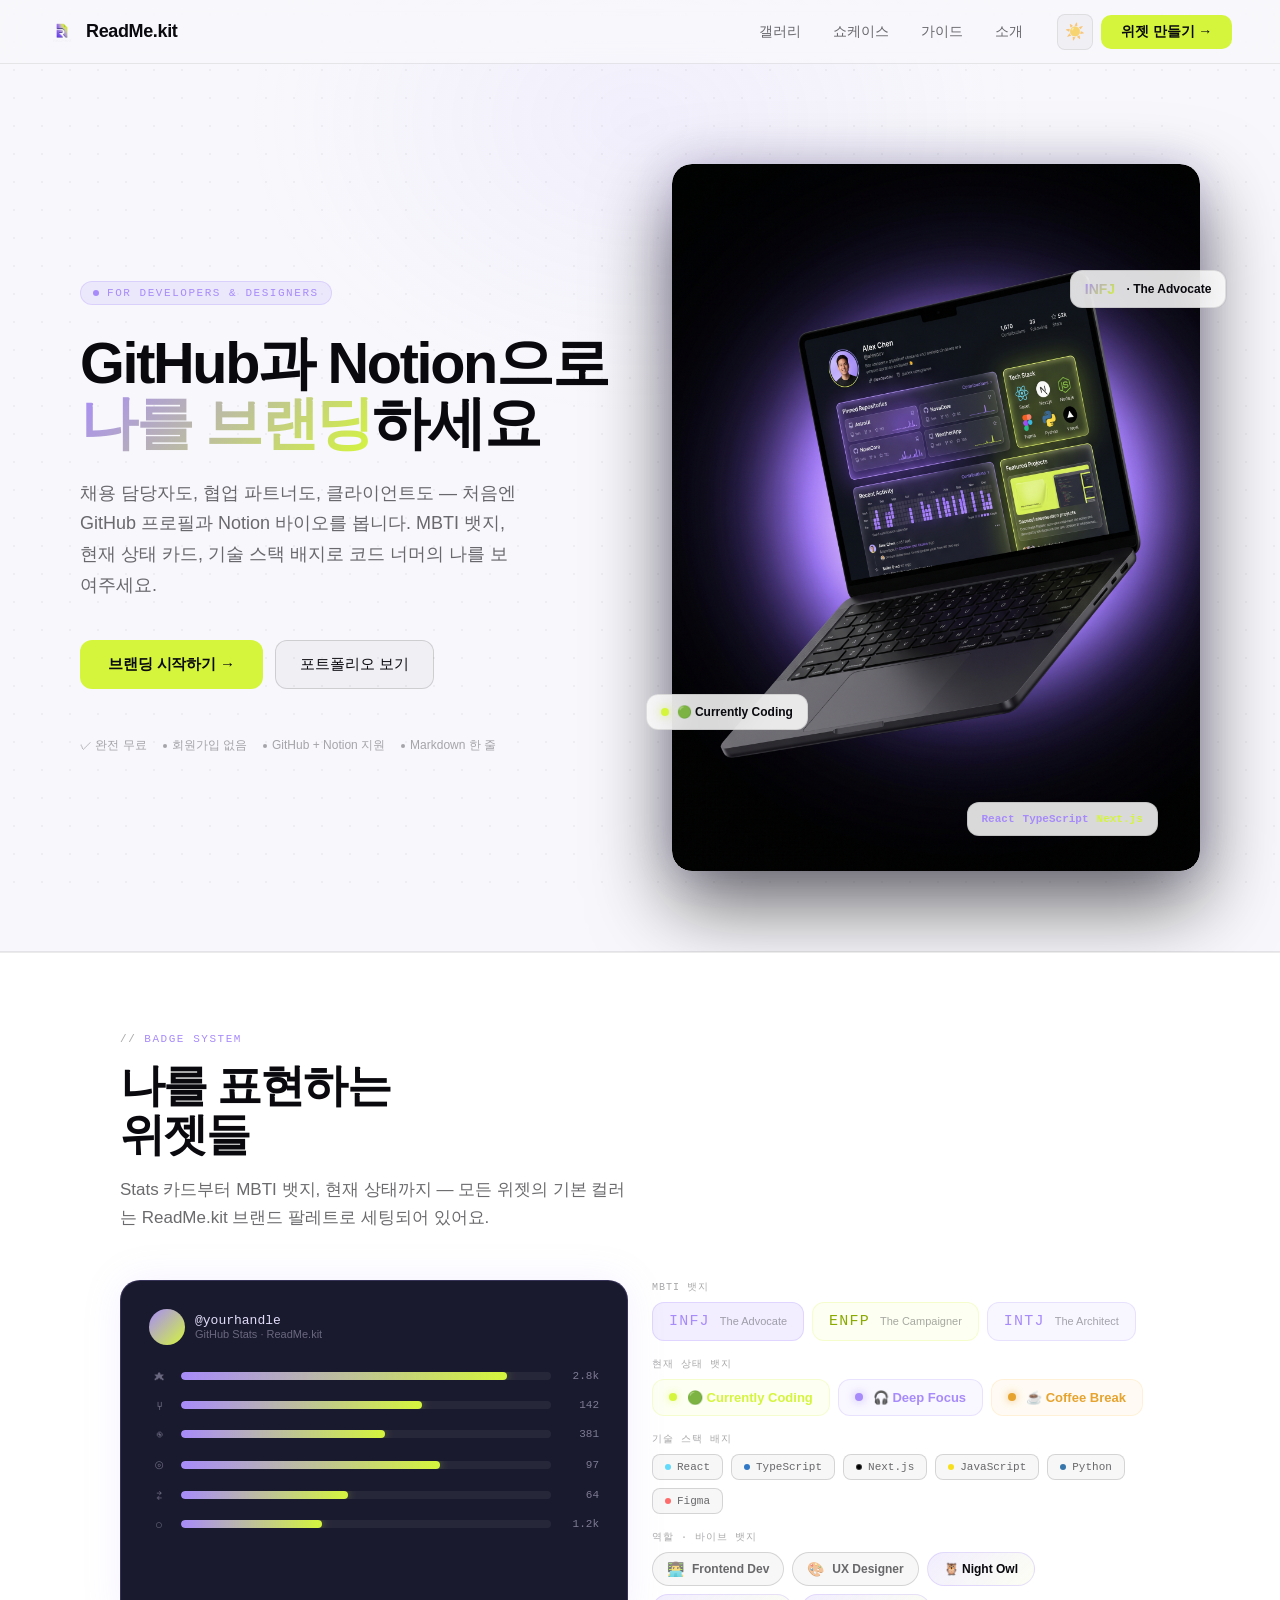
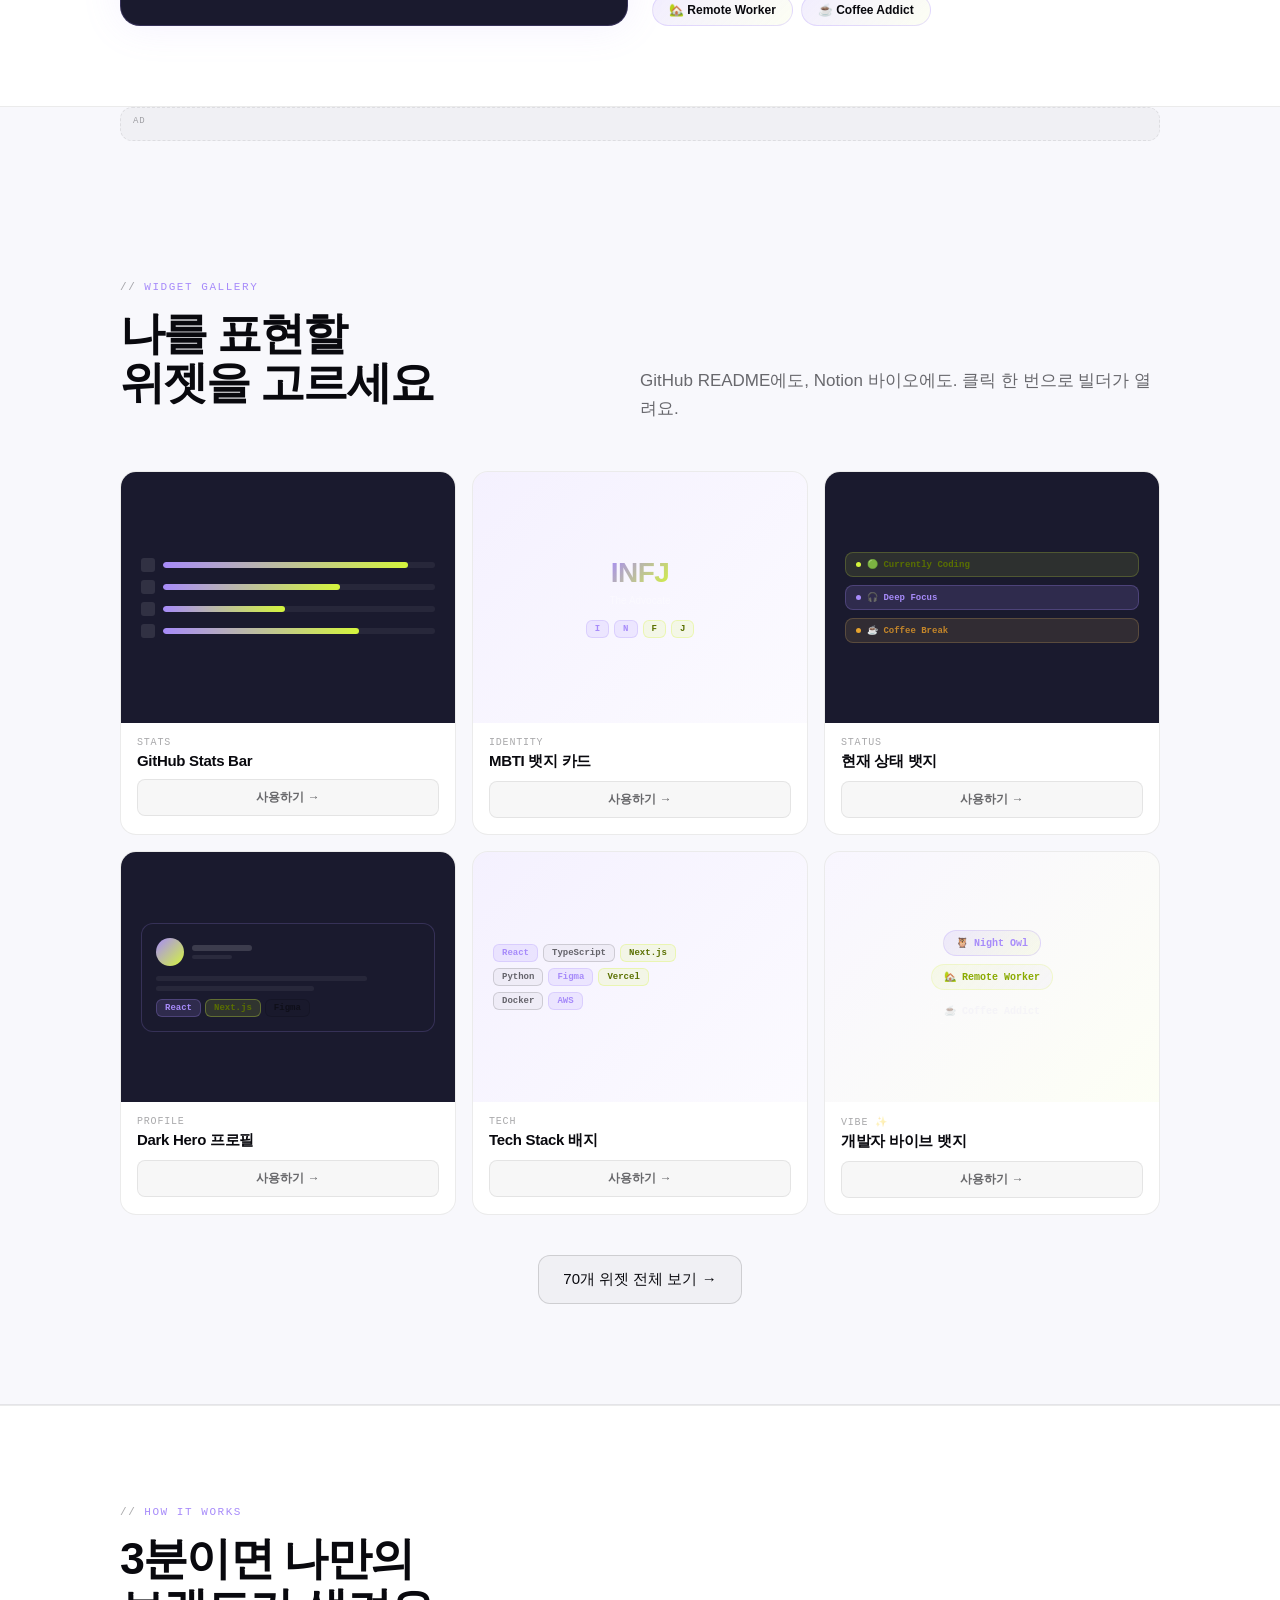
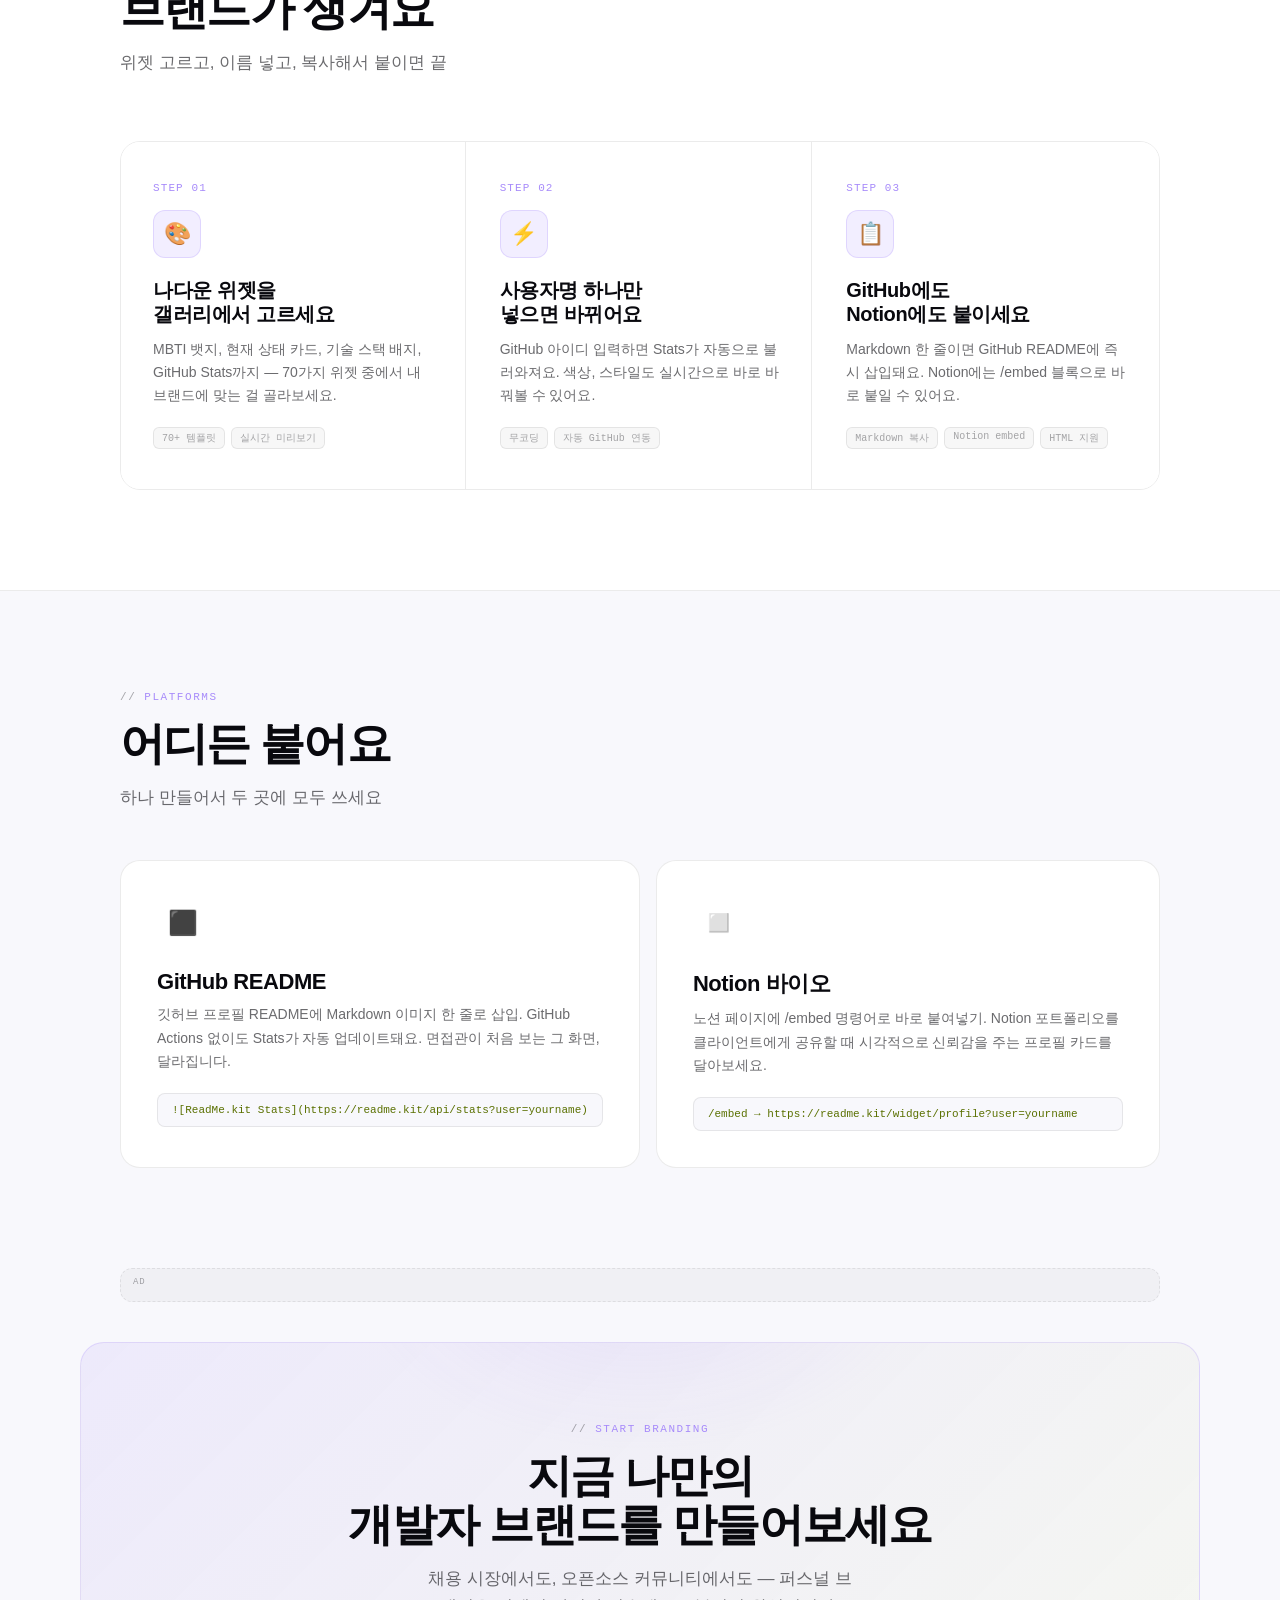
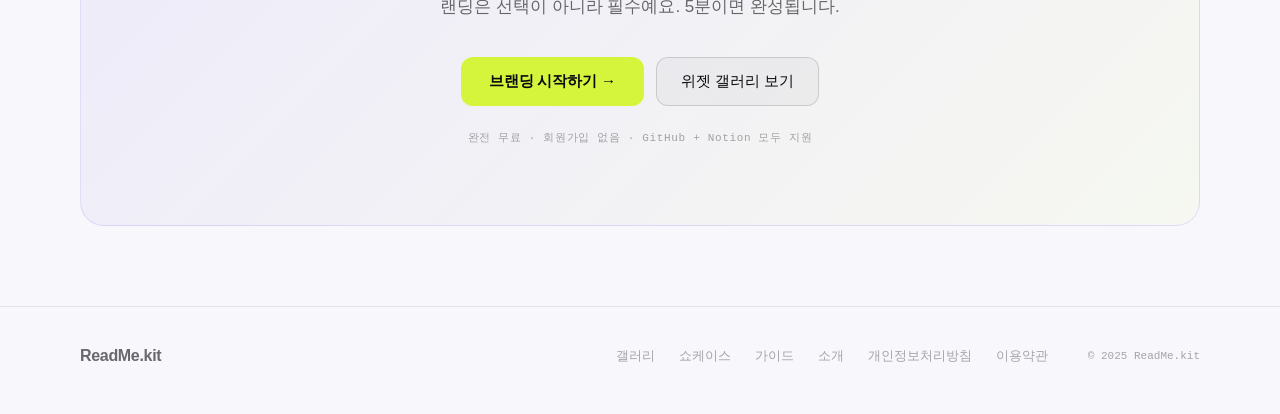
==== commit 55483ea8: "." ====
--- a/index.html
+++ b/index.html
@@ -1,2227 +1,1564 @@
 <!DOCTYPE html>
-<html lang="ko">
+<html lang="ko" data-theme="light">
 <head>
   <meta charset="UTF-8">
-  <!-- ================== 기본 메타 태그 (SEO) ================== -->
-  <meta name="title" content="GitGloss — GitHub README 위젯 빌더 | 무료 프로필 꾸미기">
-  <meta name="description" content="GitHub 프로필 README를 코딩 없이 꾸미세요. Stats 카드, Tech Stack 배지, Profile 카드 등 60개 이상의 프리미엄 위젯을 Markdown 한 줄로 바로 삽입할 수 있어요. 완전 무료, 회원가입 불필요.">
-  <meta name="keywords" content="GitHub README, 깃허브 프로필 꾸미기, GitHub 위젯, README 꾸미기, GitHub Stats, Tech Stack Badge, 개발자 프로필, readme 위젯 생성">
-  <meta name="author" content="GitGloss">
-  <meta name="robots" content="index, follow">
-  <!-- ================== Open Graph ================== -->
-  <meta property="og:title" content="GitGloss — GitHub README 위젯 빌더 | 무료 프로필 꾸미기">
-  <meta property="og:description" content="GitHub 프로필 README를 코딩 없이 꾸미세요. Stats 카드, Tech Stack 배지, Profile 카드 등 60개 이상의 프리미엄 위젯을 Markdown 한 줄로 바로 삽입할 수 있어요. 완전 무료, 회원가입 불필요.">
+  <meta name="viewport" content="width=device-width, initial-scale=1.0">
+  <meta name="naver-site-verification" content="d3cf9f8cacf2d3e321857160ba601cabeebcd3ba" />
+  <meta name="title" content="ReadMe.kit — 개발자·디자이너를 위한 GitHub·Notion 브랜딩 위젯">
+  <meta name="description" content="MBTI 뱃지, 현재 상태 카드, 기술 스택 배지까지. GitHub README와 Notion 바이오로 나를 브랜딩하는 무료 위젯 빌더. 코딩 없이 Markdown 한 줄.">
+  <meta name="keywords" content="GitHub README 위젯, Notion 바이오, 개발자 브랜딩, MBTI 뱃지, 기술스택 배지, 프로필 꾸미기">
+  <meta property="og:title" content="ReadMe.kit — 개발자·디자이너를 위한 GitHub·Notion 브랜딩 위젯">
+  <meta property="og:description" content="MBTI 뱃지, 현재 상태 카드, 기술 스택 배지까지. GitHub README와 Notion 바이오로 나를 브랜딩하는 무료 위젯 빌더.">
   <meta property="og:type" content="website">
-  <meta property="og:url" content="https://gitgloss.io/">
-  <meta property="og:image" content="https://gitgloss.io/assets/images/og-image.png">
-  <meta property="og:image:width" content="1200">
-  <meta property="og:image:height" content="630">
-  <meta property="og:image:alt" content="GitGloss — GitHub README 위젯 빌더">
-  <meta property="og:site_name" content="GitGloss">
-  <meta property="og:locale" content="ko_KR">
-  <!-- ================== Twitter 카드 ================== -->
+  <meta property="og:url" content="https://readme.kit/">
+  <meta property="og:image" content="https://readme.kit/assets/images/og-image.png">
   <meta name="twitter:card" content="summary_large_image">
-  <meta name="twitter:title" content="GitGloss — GitHub README 위젯 빌더 | 무료 프로필 꾸미기">
-  <meta name="twitter:description" content="GitHub 프로필 README를 코딩 없이 꾸미세요. Stats 카드, Tech Stack 배지, Profile 카드 등 60가지 이상의 위젯을 Markdown 한 줄로 바로 삽입할 수 있어요. 완전 무료, 회원가입 불필요.">
-  <meta name="twitter:image" content="https://gitgloss.io/assets/images/og-image.png">
-  <meta name="twitter:image:alt" content="GitGloss — GitHub README 위젯 빌더">
-  <meta name="twitter:site" content="@gitgloss">
-  <meta name="twitter:creator" content="@gitgloss">
-  <!-- ================== SEO 보완 ================== -->
-  <meta name="language" content="ko">
-  <meta name="distribution" content="global">
-  <meta name="rating" content="general">
-  <meta name="format-detection" content="telephone=no">
-  <link rel="canonical" href="https://gitgloss.io/">
-  <!-- ================== 웹앱 최적화 ================== -->
-  <meta name="theme-color" content="#4285F4">
-  <meta name="application-name" content="GitGloss">
-  <meta name="msapplication-TileColor" content="#4285F4">
-  <meta name="apple-mobile-web-app-capable" content="yes">
-  <meta name="apple-mobile-web-app-title" content="GitGloss">
-  <!-- ================== 아이콘 ================== -->
-  <link rel="icon" href="/favicon.ico" type="image/x-icon">
-  <link rel="apple-touch-icon" href="/apple-touch-icon.png">
-  <link rel="manifest" href="/site.webmanifest">
-  <meta name="viewport" content="width=device-width, initial-scale=1.0">
-  <title>GitGloss — Premium Developer Identity Studio</title>
+  <meta name="theme-color" content="#09090E">
+  <link rel="canonical" href="https://readme.kit/">
+  <link rel="icon" href="/favicon.ico">
+
+  <title>ReadMe.kit — GitHub & Notion 개발자 브랜딩 위젯 빌더</title>
+
+  <!-- Fonts: token.css (Pretendard + LaundryGothic) -->
   <link rel="preconnect" href="https://fonts.googleapis.com">
   <link rel="preconnect" href="https://fonts.gstatic.com" crossorigin>
-  <link href="https://fonts.googleapis.com/css2?family=Inter:wght@400;500;600;700;800&display=swap" rel="stylesheet">
-  <link rel="stylesheet" href="assets/css/style.css">
+
   <style>
+    /* ━━━━━━━━━━━━━━━━━━━━━━━━━━━━━━━━━━━━━
+       DESIGN TOKENS
+    ━━━━━━━━━━━━━━━━━━━━━━━━━━━━━━━━━━━━━ */
+    :root {
+      --violet: #A78BFA;
+      --violet-dim: rgba(167,139,250,0.15);
+      --violet-border: rgba(167,139,250,0.25);
+      --lime: #D4F53C;
+      --lime-dim: rgba(212,245,60,0.12);
+      --lime-border: rgba(212,245,60,0.3);
+      --black: #09090E;
+
+      /* Dark mode (default) */
+      --bg: #09090E;
+      --bg-2: #0E0E16;
+      --bg-3: #14141F;
+      --surface: rgba(255,255,255,0.04);
+      --surface-hover: rgba(255,255,255,0.07);
+      --border: rgba(255,255,255,0.08);
+      --border-strong: rgba(255,255,255,0.14);
+      --text: #F0EEF8;
+      --text-2: rgba(240,238,248,0.65);
+      --text-3: rgba(240,238,248,0.35);
+      --shadow-violet: 0 0 40px rgba(167,139,250,0.18);
+      --shadow-lime: 0 0 30px rgba(212,245,60,0.2);
+      --gradient-hero: linear-gradient(135deg, #A78BFA 0%, #D4F53C 100%);
+      --gradient-bar: linear-gradient(90deg, #A78BFA 0%, #D4F53C 100%);
+      --dot-color: rgba(255,255,255,0.04);
+    }
+
+    [data-theme="light"] {
+      --bg: #F8F8FC;
+      --bg-2: #FFFFFF;
+      --bg-3: #F0EFF8;
+      --surface: rgba(0,0,0,0.03);
+      --surface-hover: rgba(0,0,0,0.06);
+      --border: rgba(0,0,0,0.08);
+      --border-strong: rgba(0,0,0,0.14);
+      --text: #09090E;
+      --text-2: rgba(9,9,14,0.6);
+      --text-3: rgba(9,9,14,0.35);
+      --shadow-violet: 0 0 40px rgba(167,139,250,0.25);
+      --dot-color: rgba(0,0,0,0.04);
+    }
+
+    /* ━━━━━━━━━━━━━━━━━━━━━━━━━━━━━━━━━━━━━
+       RESET & BASE
+    ━━━━━━━━━━━━━━━━━━━━━━━━━━━━━━━━━━━━━ */
+    *, *::before, *::after { box-sizing: border-box; margin: 0; padding: 0; }
+
     html { scroll-behavior: smooth; }
-    * { font-family: 'Inter', -apple-system, BlinkMacSystemFont, sans-serif; }
-
-    /* ── NAV ── */
-    .nav-cta {
-      margin-left: auto;
-      padding: 10px 24px;
-      background: var(--google-blue);
-      color: #fff; border: none; border-radius: 12px;
-      font-size: 14px; font-weight: 600; cursor: pointer;
-      font-family: var(--font-sans);
-      box-shadow: var(--shadow-depth);
-      position: relative;
-      overflow: hidden;
-    }
-
-    .nav-cta span {
-      position: relative;
-      z-index: 1;
-    }
-
-    /* ── HERO ── */
+
+    body {
+      font-family: var(--font-sans, 'Pretendard', -apple-system, sans-serif);
+      background: var(--bg);
+      color: var(--text);
+      min-height: 100vh;
+      overflow-x: hidden;
+      transition: background 0.3s, color 0.3s;
+    }
+
+    /* Dot grid background */
+    body::before {
+      content: '';
+      position: fixed; inset: 0; z-index: 0;
+      background-image: radial-gradient(var(--dot-color) 1px, transparent 1px);
+      background-size: 28px 28px;
+      pointer-events: none;
+    }
+
+    /* Ambient violet glow */
+    body::after {
+      content: '';
+      position: fixed;
+      top: -20%;
+      left: 50%;
+      transform: translateX(-50%);
+      width: 800px; height: 600px;
+      background: radial-gradient(ellipse, rgba(167,139,250,0.08) 0%, transparent 70%);
+      pointer-events: none; z-index: 0;
+    }
+
+    * { position: relative; z-index: 1; }
+
+    /* ━━━━━━━━━━━━━━━━━━━━━━━━━━━━━━━━━━━━━
+       NAV
+    ━━━━━━━━━━━━━━━━━━━━━━━━━━━━━━━━━━━━━ */
+    .nav {
+      position: sticky; top: 0; z-index: 100;
+      display: flex; align-items: center; gap: 0;
+      padding: 0 48px;
+      height: 64px;
+      background: rgba(9,9,14,0.75);
+      backdrop-filter: blur(20px);
+      border-bottom: 1px solid var(--border);
+      transition: background 0.3s;
+    }
+
+    [data-theme="light"] .nav {
+      background: rgba(248,248,252,0.8);
+    }
+
+    .nav-logo {
+      display: flex; align-items: center; gap: 10px;
+      font-family: var(--font-heading, 'Pretendard', sans-serif);
+      font-size: 18px; font-weight: 800;
+      color: var(--text);
+      text-decoration: none; letter-spacing: -.02em;
+      margin-right: auto;
+    }
+
+    .nav-logo-icon {
+      width: 28px; height: 28px;
+      display: flex; align-items: center; justify-content: center;
+    }
+
+    .nav-links {
+      display: flex; align-items: center; gap: 4px;
+      list-style: none; margin-right: 20px;
+    }
+
+    .nav-links a {
+      padding: 6px 14px;
+      font-size: 14px; font-weight: 500;
+      color: var(--text-2); text-decoration: none;
+      border-radius: 8px;
+      transition: color 0.15s, background 0.15s;
+    }
+
+    .nav-links a:hover { color: var(--text); background: var(--surface); }
+
+    .nav-actions { display: flex; align-items: center; gap: 8px; }
+
+    /* Theme toggle */
+    .theme-toggle {
+      width: 36px; height: 36px;
+      border-radius: 8px;
+      border: 1px solid var(--border);
+      background: var(--surface);
+      color: var(--text-2);
+      cursor: pointer;
+      display: flex; align-items: center; justify-content: center;
+      font-size: 16px;
+      transition: all 0.15s;
+    }
+    .theme-toggle:hover { border-color: var(--border-strong); color: var(--text); }
+
+    .btn-nav-cta {
+      padding: 8px 20px;
+      background: var(--lime);
+      color: #09090E;
+      border: none; border-radius: 10px;
+      font-size: 14px; font-weight: 700;
+      font-family: 'DM Sans', sans-serif;
+      cursor: pointer; text-decoration: none;
+      display: inline-flex; align-items: center; gap: 6px;
+      transition: all 0.15s;
+      letter-spacing: -.01em;
+    }
+    .btn-nav-cta:hover { transform: translateY(-1px); box-shadow: 0 4px 20px rgba(212,245,60,0.3); }
+
+    /* ━━━━━━━━━━━━━━━━━━━━━━━━━━━━━━━━━━━━━
+       HERO
+    ━━━━━━━━━━━━━━━━━━━━━━━━━━━━━━━━━━━━━ */
     .hero {
-      display: grid; grid-template-columns: 1fr 1fr;
-      gap: 80px; align-items: center;
-      padding: 120px 80px;
-      background: var(--bg-main);
-      background-image: var(--gradient-hero), var(--grid-pattern);
-      position: relative;
-    }
-    .eyebrow {
-      font-size: 12px; font-weight: 700;
-      letter-spacing: .15em; text-transform: uppercase;
-      color: var(--google-blue); margin-bottom: 24px;
-    }
+      display: grid;
+      grid-template-columns: 1fr 1fr;
+      gap: 64px;
+      align-items: center;
+      padding: 100px 80px 80px;
+      min-height: calc(100vh - 64px);
+      max-width: 1400px;
+      margin: 0 auto;
+    }
+
+    .hero-eyebrow {
+      display: inline-flex; align-items: center; gap: 8px;
+      font-family: 'DM Mono', monospace;
+      font-size: 11px; font-weight: 500;
+      letter-spacing: .14em; text-transform: uppercase;
+      color: var(--violet);
+      padding: 5px 12px;
+      background: var(--violet-dim);
+      border: 1px solid var(--violet-border);
+      border-radius: 100px;
+      margin-bottom: 28px;
+    }
+
+    .hero-eyebrow::before {
+      content: '';
+      width: 6px; height: 6px;
+      border-radius: 50%;
+      background: var(--violet);
+      animation: pulse-dot 2s ease-in-out infinite;
+    }
+
+    @keyframes pulse-dot {
+      0%, 100% { opacity: 1; transform: scale(1); }
+      50% { opacity: 0.5; transform: scale(0.7); }
+    }
+
     .hero-h1 {
-      font-size: clamp(32px, 5vw, 64px);
-      font-weight: 800; color: var(--text-main);
-      line-height: 1.1; letter-spacing: -.03em; margin-bottom: 24px;
-    }
-    .hero-h1 em {
-      font-style: normal;
-      background: var(--gradient-blue-red);
+      font-family: 'Syne', sans-serif;
+      font-size: clamp(38px, 4.5vw, 68px);
+      font-weight: 800;
+      line-height: 1.05;
+      letter-spacing: -.04em;
+      color: var(--text);
+      margin-bottom: 24px;
+    }
+
+    .hero-h1 .grad {
+      background: var(--gradient-hero);
       -webkit-background-clip: text;
       -webkit-text-fill-color: transparent;
       background-clip: text;
     }
+
     .hero-desc {
-      font-size: 18px; color: var(--text-sub);
-      line-height: 1.6; margin-bottom: 40px; font-weight: 500;
-    }
-    .hero-btns { display: flex; gap: 16px; }
-    .btn-primary-hero {
-      padding: 16px 32px;
-      background: var(--google-blue);
-      color: #fff; border: none; border-radius: 12px;
-      font-size: 16px; font-weight: 600; cursor: pointer;
-      font-family: var(--font-sans);
-      text-decoration: none; display: inline-block;
-      box-shadow: var(--shadow-depth);
+      font-size: 18px;
+      font-weight: 400;
+      color: var(--text-2);
+      line-height: 1.7;
+      margin-bottom: 40px;
+      max-width: 440px;
+    }
+
+    .hero-btns { display: flex; gap: 12px; flex-wrap: wrap; margin-bottom: 48px; }
+
+    .btn-primary {
+      display: inline-flex; align-items: center; gap: 8px;
+      padding: 14px 28px;
+      background: var(--lime);
+      color: #09090E;
+      border: none; border-radius: 12px;
+      font-size: 15px; font-weight: 700;
+      font-family: 'DM Sans', sans-serif;
+      text-decoration: none; cursor: pointer;
+      transition: all 0.2s;
+      letter-spacing: -.01em;
+    }
+    .btn-primary:hover {
+      transform: translateY(-2px);
+      box-shadow: 0 8px 28px rgba(212,245,60,0.35);
+    }
+
+    .btn-ghost {
+      display: inline-flex; align-items: center; gap: 8px;
+      padding: 14px 24px;
+      background: var(--surface);
+      border: 1px solid var(--border-strong);
+      color: var(--text);
+      border-radius: 12px;
+      font-size: 15px; font-weight: 500;
+      font-family: 'DM Sans', sans-serif;
+      text-decoration: none; cursor: pointer;
+      transition: all 0.2s;
+    }
+    .btn-ghost:hover { background: var(--surface-hover); border-color: var(--violet-border); }
+
+    /* Trust pills */
+    .hero-trust {
+      display: flex; align-items: center; gap: 16px; flex-wrap: wrap;
+    }
+    .trust-pill {
+      font-size: 12px; font-weight: 500; color: var(--text-3);
+      display: flex; align-items: center; gap: 5px;
+    }
+    .trust-pill .dot { width: 4px; height: 4px; border-radius: 50%; background: var(--text-3); }
+
+    /* Hero right — Image */
+    .hero-visual {
+      position: relative;
+    }
+
+    .hero-img-wrap {
+      position: relative;
+      border-radius: 20px;
+      overflow: hidden;
+      box-shadow: 0 32px 80px rgba(0,0,0,0.6), var(--shadow-violet);
+    }
+
+    .hero-img-wrap img {
+      width: 100%; display: block;
+      border-radius: 20px;
+    }
+
+    /* Fallback if image not loaded */
+    .hero-img-fallback {
+      width: 100%;
+      aspect-ratio: 4/5;
+      background: var(--bg-3);
+      border: 1px solid var(--border);
+      border-radius: 20px;
+      display: flex; align-items: center; justify-content: center;
+      color: var(--text-3);
+      font-size: 13px;
+    }
+
+    /* Floating badge overlays on hero */
+    .hero-badge-float {
+      position: absolute;
+      border-radius: 12px;
+      padding: 10px 14px;
+      font-size: 12px; font-weight: 600;
+      backdrop-filter: blur(16px);
+      border: 1px solid var(--border-strong);
+      background: rgba(9,9,14,0.75);
+      color: var(--text);
+      display: flex; align-items: center; gap: 8px;
+      white-space: nowrap;
+      animation: float-badge 4s ease-in-out infinite;
+    }
+
+    .hero-badge-float.b1 { bottom: 20%; left: -5%; animation-delay: 0s; }
+    .hero-badge-float.b2 { top: 15%; right: -5%; animation-delay: 1.5s; }
+    .hero-badge-float.b3 { bottom: 5%; right: 8%; animation-delay: 0.8s; }
+
+    [data-theme="light"] .hero-badge-float {
+      background: rgba(255,255,255,0.85);
+      border-color: rgba(0,0,0,0.1);
+    }
+
+    @keyframes float-badge {
+      0%, 100% { transform: translateY(0px); }
+      50% { transform: translateY(-8px); }
+    }
+
+    .badge-dot { width: 8px; height: 8px; border-radius: 50%; }
+
+    /* ━━━━━━━━━━━━━━━━━━━━━━━━━━━━━━━━━━━━━
+       SECTION COMMONS
+    ━━━━━━━━━━━━━━━━━━━━━━━━━━━━━━━━━━━━━ */
+    .section-wrap {
+      max-width: 1200px;
+      margin: 0 auto;
+      padding: 100px 80px;
+    }
+
+    .section-label {
+      font-family: 'DM Mono', monospace;
+      font-size: 11px; font-weight: 500;
+      letter-spacing: .14em; text-transform: uppercase;
+      color: var(--violet);
+      margin-bottom: 16px;
+      display: flex; align-items: center; gap: 8px;
+    }
+    .section-label::before {
+      content: '//'; color: var(--text-3);
+    }
+
+    .section-title {
+      font-family: 'Syne', sans-serif;
+      font-size: clamp(28px, 3.5vw, 48px);
+      font-weight: 800;
+      letter-spacing: -.04em;
+      color: var(--text);
+      line-height: 1.1;
+      margin-bottom: 16px;
+    }
+
+    .section-desc {
+      font-size: 17px; font-weight: 400;
+      color: var(--text-2);
+      line-height: 1.65;
+      max-width: 520px;
+    }
+
+    /* Divider line */
+    .section-divider {
+      border: none;
+      border-top: 1px solid var(--border);
+      margin: 0;
+    }
+
+    /* ━━━━━━━━━━━━━━━━━━━━━━━━━━━━━━━━━━━━━
+       BADGE SHOWCASE — 실제 뱃지 디자인
+    ━━━━━━━━━━━━━━━━━━━━━━━━━━━━━━━━━━━━━ */
+    .badge-showcase {
+      background: var(--bg-2);
+      border-top: 1px solid var(--border);
+      border-bottom: 1px solid var(--border);
+    }
+
+    .badge-showcase-inner {
+      max-width: 1200px; margin: 0 auto;
+      padding: 80px 80px;
+    }
+
+    .badge-showcase-grid {
+      display: grid;
+      grid-template-columns: 1fr 1fr;
+      gap: 24px;
+      margin-top: 48px;
+    }
+
+    /* Stats Card — inspired by image 1 */
+    .widget-stats-card {
+      background: #0E0E16;
+      border: 1px solid rgba(167,139,250,0.2);
+      border-radius: 20px;
+      padding: 28px;
+      box-shadow: 0 0 40px rgba(167,139,250,0.12);
+      grid-column: span 1;
+    }
+
+    [data-theme="light"] .widget-stats-card {
+      background: #13131E;
+    }
+
+    .stats-card-header {
+      display: flex; align-items: center; gap: 10px;
+      margin-bottom: 24px;
+    }
+    .stats-card-avatar {
+      width: 36px; height: 36px; border-radius: 50%;
+      background: var(--gradient-hero);
+    }
+    .stats-card-name {
+      font-family: 'DM Mono', monospace;
+      font-size: 13px; font-weight: 500; color: #E0DCFA;
+    }
+    .stats-card-handle {
+      font-size: 11px; color: rgba(224,220,250,0.4);
+    }
+
+    .stats-rows { display: flex; flex-direction: column; gap: 14px; }
+
+    .stats-row {
+      display: flex; align-items: center; gap: 12px;
+    }
+    .stats-row-icon {
+      width: 20px; color: rgba(224,220,250,0.4);
+      font-size: 13px; flex-shrink: 0; text-align: center;
+    }
+    .stats-bar-track {
+      flex: 1;
+      height: 8px;
+      background: rgba(255,255,255,0.06);
+      border-radius: 100px;
+      overflow: hidden;
+    }
+    .stats-bar-fill {
+      height: 100%;
+      border-radius: 100px;
+      background: var(--gradient-bar);
+      box-shadow: 0 0 10px rgba(212,245,60,0.4);
+      transition: width 1s ease;
+    }
+    .stats-bar-val {
+      font-family: 'DM Mono', monospace;
+      font-size: 11px; color: rgba(224,220,250,0.5);
+      min-width: 36px; text-align: right;
+    }
+
+    /* Badge examples column */
+    .badge-examples {
+      display: flex; flex-direction: column; gap: 16px;
+      grid-column: span 1;
+    }
+
+    /* MBTI Badge */
+    .badge-mbti {
+      display: inline-flex; align-items: center; gap: 10px;
+      padding: 10px 16px;
+      background: var(--violet-dim);
+      border: 1px solid var(--violet-border);
+      border-radius: 12px;
+      font-size: 13px; font-weight: 600;
+      color: var(--violet);
+      width: fit-content;
+    }
+    .badge-mbti .type-letters {
+      font-family: 'DM Mono', monospace;
+      font-size: 15px; font-weight: 500;
+      letter-spacing: .08em;
+    }
+    .badge-mbti .label { font-size: 11px; color: var(--text-3); font-weight: 400; }
+
+    /* Status Badge */
+    .badge-status {
+      display: inline-flex; align-items: center; gap: 10px;
+      padding: 10px 16px;
+      background: rgba(212,245,60,0.06);
+      border: 1px solid rgba(212,245,60,0.2);
+      border-radius: 12px;
+      font-size: 13px; font-weight: 600;
+      color: #D4F53C;
+      width: fit-content;
+    }
+    .badge-status .status-dot {
+      width: 8px; height: 8px; border-radius: 50%;
+      background: var(--lime);
+      box-shadow: 0 0 8px rgba(212,245,60,0.6);
+      animation: status-pulse 2s ease-in-out infinite;
+      flex-shrink: 0;
+    }
+    @keyframes status-pulse {
+      0%, 100% { box-shadow: 0 0 6px rgba(212,245,60,0.6); }
+      50% { box-shadow: 0 0 14px rgba(212,245,60,0.9); }
+    }
+
+    /* Tech Stack Badges */
+    .badge-tech-row { display: flex; flex-wrap: wrap; gap: 8px; }
+    .badge-tech {
+      display: inline-flex; align-items: center; gap: 6px;
+      padding: 6px 12px;
+      background: var(--surface);
+      border: 1px solid var(--border-strong);
+      border-radius: 8px;
+      font-family: 'DM Mono', monospace;
+      font-size: 11px; font-weight: 500;
+      color: var(--text-2);
+      transition: border-color 0.15s, color 0.15s;
+    }
+    .badge-tech:hover { border-color: var(--violet-border); color: var(--violet); }
+    .badge-tech .tech-dot {
+      width: 6px; height: 6px; border-radius: 50%;
+    }
+
+    /* Role Badge */
+    .badge-role {
+      display: inline-flex; align-items: center; gap: 8px;
+      padding: 8px 14px;
+      background: var(--surface);
+      border: 1px solid var(--border-strong);
+      border-radius: 100px;
+      font-size: 12px; font-weight: 600;
+      color: var(--text-2);
+    }
+    .badge-role .role-icon { font-size: 14px; }
+
+    /* Vibe badge */
+    .badge-vibe {
+      display: inline-flex; align-items: center; gap: 8px;
+      padding: 8px 16px;
+      background: linear-gradient(135deg, var(--violet-dim), rgba(212,245,60,0.06));
+      border: 1px solid var(--violet-border);
+      border-radius: 100px;
+      font-size: 12px; font-weight: 600;
+      color: var(--text);
+    }
+
+    /* Badge label */
+    .badge-group-label {
+      font-family: 'DM Mono', monospace;
+      font-size: 10px; font-weight: 500;
+      letter-spacing: .1em; text-transform: uppercase;
+      color: var(--text-3); margin-bottom: 8px;
+    }
+
+    /* ━━━━━━━━━━━━━━━━━━━━━━━━━━━━━━━━━━━━━
+       GALLERY PREVIEW
+    ━━━━━━━━━━━━━━━━━━━━━━━━━━━━━━━━━━━━━ */
+    .gallery-section {
+      max-width: 1200px; margin: 0 auto;
+      padding: 100px 80px;
+    }
+
+    .gallery-header {
+      display: flex; align-items: flex-end;
+      justify-content: space-between;
+      margin-bottom: 48px;
+      gap: 32px;
+    }
+
+    .gallery-grid {
+      display: grid;
+      grid-template-columns: repeat(3, 1fr);
+      gap: 16px;
+    }
+
+    .g-card {
+      background: var(--bg-2);
+      border: 1px solid var(--border);
+      border-radius: 16px;
+      overflow: hidden;
+      cursor: pointer;
+      transition: all 0.25s;
+    }
+    .g-card:hover {
+      border-color: var(--violet-border);
+      transform: translateY(-4px);
+      box-shadow: 0 12px 36px rgba(0,0,0,0.3), var(--shadow-violet);
+    }
+
+    .g-thumb {
+      aspect-ratio: 4/3;
+      display: flex; align-items: center; justify-content: center;
+      padding: 20px;
+      position: relative; overflow: hidden;
+    }
+
+    /* Theme: Dark stats (image 1 style) */
+    .thumb-dark { background: #0E0E16; }
+    .thumb-violet { background: linear-gradient(135deg, rgba(167,139,250,0.12), rgba(167,139,250,0.04)); }
+    .thumb-lime { background: linear-gradient(135deg, rgba(212,245,60,0.08), rgba(212,245,60,0.02)); }
+
+    /* Mini stats bars */
+    .mini-stats { width: 100%; display: flex; flex-direction: column; gap: 8px; }
+    .mini-row { display: flex; align-items: center; gap: 8px; }
+    .mini-icon { width: 14px; height: 14px; border-radius: 3px; background: rgba(255,255,255,0.1); flex-shrink: 0; }
+    .mini-track { flex: 1; height: 6px; background: rgba(255,255,255,0.06); border-radius: 100px; overflow: hidden; }
+    .mini-fill { height: 100%; border-radius: 100px; background: var(--gradient-bar); }
+
+    /* Mini badge grid */
+    .mini-badges { display: flex; flex-wrap: wrap; gap: 5px; }
+    .mini-badge {
+      padding: 3px 8px; border-radius: 6px;
+      font-size: 9px; font-weight: 700;
+      font-family: 'DM Mono', monospace;
+    }
+    .mb-violet { background: var(--violet-dim); color: var(--violet); border: 1px solid var(--violet-border); }
+    .mb-lime   { background: var(--lime-dim);   color: #8aaa00; border: 1px solid var(--lime-border); }
+    .mb-gray   { background: var(--surface); color: var(--text-2); border: 1px solid var(--border-strong); }
+
+    [data-theme="light"] .mb-lime { color: #5a7000; }
+
+    /* Mini profile card */
+    .mini-profile-card {
+      width: 100%;
+      background: #0E0E16;
+      border: 1px solid rgba(167,139,250,0.2);
+      border-radius: 12px;
+      padding: 14px;
+    }
+    .mini-avatar-row { display: flex; align-items: center; gap: 8px; margin-bottom: 10px; }
+    .mini-avatar { width: 28px; height: 28px; border-radius: 50%; background: var(--gradient-hero); }
+    .mini-name-line { height: 6px; width: 60px; background: rgba(255,255,255,0.15); border-radius: 3px; }
+    .mini-handle-line { height: 4px; width: 40px; background: rgba(255,255,255,0.07); border-radius: 3px; margin-top: 4px; }
+    .mini-line { height: 5px; border-radius: 3px; background: rgba(255,255,255,0.06); margin-bottom: 5px; }
+
+    /* Mini MBTI */
+    .mini-mbti-wrap { display: flex; flex-direction: column; gap: 6px; align-items: center; }
+    .mini-mbti-type {
+      font-family: 'Syne', sans-serif;
+      font-size: 28px; font-weight: 800;
+      background: var(--gradient-hero);
+      -webkit-background-clip: text; -webkit-text-fill-color: transparent; background-clip: text;
+      letter-spacing: -.02em;
+    }
+    .mini-mbti-name { font-size: 10px; color: rgba(255,255,255,0.4); font-weight: 500; }
+
+    /* Mini status */
+    .mini-status-wrap { display: flex; flex-direction: column; gap: 8px; width: 100%; }
+    .mini-status-pill {
+      display: flex; align-items: center; gap: 6px;
+      padding: 6px 10px;
+      border-radius: 8px;
+      font-size: 9px; font-weight: 600;
+      font-family: 'DM Mono', monospace;
+    }
+    .msp-lime { background: rgba(212,245,60,0.1); border: 1px solid rgba(212,245,60,0.2); color: #8aaa00; }
+    .msp-violet { background: var(--violet-dim); border: 1px solid var(--violet-border); color: var(--violet); }
+    [data-theme="light"] .msp-lime { color: #5a7000; }
+    .msp-dot { width: 5px; height: 5px; border-radius: 50%; flex-shrink: 0; }
+
+    /* Card info */
+    .g-info { padding: 14px 16px 16px; }
+    .g-cat {
+      font-family: 'DM Mono', monospace;
+      font-size: 10px; font-weight: 500;
+      letter-spacing: .08em; text-transform: uppercase;
+      color: var(--text-3); margin-bottom: 4px;
+    }
+    .g-name {
+      font-family: 'Syne', sans-serif;
+      font-size: 15px; font-weight: 700;
+      color: var(--text); margin-bottom: 10px;
+      letter-spacing: -.02em;
+    }
+    .g-use-btn {
+      display: block; width: 100%;
+      padding: 9px;
+      background: var(--surface);
+      border: 1px solid var(--border);
+      border-radius: 8px;
+      font-size: 12px; font-weight: 600;
+      color: var(--text-2); text-align: center;
+      text-decoration: none;
+      transition: all 0.15s;
+      font-family: 'DM Sans', sans-serif;
+    }
+    .g-use-btn:hover {
+      background: var(--violet-dim);
+      border-color: var(--violet-border);
+      color: var(--violet);
+    }
+
+    .gallery-more {
+      display: flex; justify-content: center; margin-top: 40px;
+    }
+
+    /* ━━━━━━━━━━━━━━━━━━━━━━━━━━━━━━━━━━━━━
+       HOW TO
+    ━━━━━━━━━━━━━━━━━━━━━━━━━━━━━━━━━━━━━ */
+    .howto-section {
+      background: var(--bg-2);
+      border-top: 1px solid var(--border);
+      border-bottom: 1px solid var(--border);
+    }
+
+    .howto-inner {
+      max-width: 1200px; margin: 0 auto;
+      padding: 100px 80px;
+    }
+
+    .steps {
+      display: grid;
+      grid-template-columns: repeat(3, 1fr);
+      gap: 2px;
+      margin-top: 64px;
+      border: 1px solid var(--border);
+      border-radius: 20px;
+      overflow: hidden;
+    }
+
+    .step-card {
+      padding: 40px 32px;
+      background: var(--bg-2);
+      border-right: 1px solid var(--border);
+      transition: background 0.2s;
+    }
+    .step-card:last-child { border-right: none; }
+    .step-card:hover { background: var(--bg-3); }
+
+    .step-num {
+      font-family: 'DM Mono', monospace;
+      font-size: 11px; font-weight: 500;
+      color: var(--violet);
+      letter-spacing: .1em;
+      margin-bottom: 16px;
+    }
+
+    .step-icon {
+      width: 48px; height: 48px;
+      border-radius: 12px;
+      background: var(--violet-dim);
+      border: 1px solid var(--violet-border);
+      display: flex; align-items: center; justify-content: center;
+      font-size: 22px;
+      margin-bottom: 20px;
+    }
+
+    .step-title {
+      font-family: 'Syne', sans-serif;
+      font-size: 20px; font-weight: 700;
+      color: var(--text);
+      letter-spacing: -.02em;
+      margin-bottom: 12px;
+      line-height: 1.2;
+    }
+
+    .step-desc {
+      font-size: 14px; font-weight: 400;
+      color: var(--text-2); line-height: 1.65;
+      margin-bottom: 20px;
+    }
+
+    .step-tags { display: flex; flex-wrap: wrap; gap: 6px; }
+    .step-tag {
+      font-family: 'DM Mono', monospace;
+      font-size: 10px; padding: 3px 8px;
+      border-radius: 6px;
+      background: var(--surface);
+      border: 1px solid var(--border);
+      color: var(--text-3);
+    }
+
+    /* ━━━━━━━━━━━━━━━━━━━━━━━━━━━━━━━━━━━━━
+       PLATFORM SECTION
+    ━━━━━━━━━━━━━━━━━━━━━━━━━━━━━━━━━━━━━ */
+    .platform-section {
+      max-width: 1200px; margin: 0 auto;
+      padding: 100px 80px;
+    }
+
+    .platform-grid {
+      display: grid; grid-template-columns: 1fr 1fr;
+      gap: 16px; margin-top: 48px;
+    }
+
+    .platform-card {
+      background: var(--bg-2);
+      border: 1px solid var(--border);
+      border-radius: 20px;
+      padding: 36px;
+      transition: border-color 0.2s;
+    }
+    .platform-card:hover { border-color: var(--violet-border); }
+
+    .platform-icon {
+      width: 52px; height: 52px; border-radius: 14px;
+      display: flex; align-items: center; justify-content: center;
+      font-size: 24px; margin-bottom: 20px;
+    }
+    .platform-icon.github {
+      background: rgba(255,255,255,0.06);
+      border: 1px solid rgba(255,255,255,0.1);
+    }
+    .platform-icon.notion {
+      background: rgba(255,255,255,0.06);
+      border: 1px solid rgba(255,255,255,0.1);
+    }
+
+    .platform-name {
+      font-family: 'Syne', sans-serif;
+      font-size: 22px; font-weight: 700;
+      color: var(--text); margin-bottom: 8px;
+      letter-spacing: -.02em;
+    }
+
+    .platform-desc {
+      font-size: 14px; color: var(--text-2);
+      line-height: 1.65; margin-bottom: 20px;
+    }
+
+    .platform-code {
+      font-family: 'DM Mono', monospace;
+      font-size: 11px;
+      background: var(--bg);
+      border: 1px solid var(--border);
+      border-radius: 8px;
+      padding: 10px 14px;
+      color: var(--lime);
+      overflow-x: auto;
+      white-space: nowrap;
+    }
+    [data-theme="light"] .platform-code { color: #5a7000; }
+
+    /* ━━━━━━━━━━━━━━━━━━━━━━━━━━━━━━━━━━━━━
+       CTA SECTION
+    ━━━━━━━━━━━━━━━━━━━━━━━━━━━━━━━━━━━━━ */
+    .cta-section {
+      margin: 0 80px 80px;
+      background: linear-gradient(135deg, rgba(167,139,250,0.12) 0%, rgba(212,245,60,0.06) 100%);
+      border: 1px solid var(--violet-border);
+      border-radius: 24px;
+      padding: 80px;
+      text-align: center;
       position: relative;
       overflow: hidden;
-      transition: all .2s;
-    }
-
-    .btn-primary-hero::before {
-      display: none;
-    }
-
-    .btn-primary-hero:hover::before {
-      display: none;
-    }
-
-    .btn-primary-hero:hover {
-      background: #3367d6;
-      transform: translateY(-2px);
-      box-shadow: var(--shadow-float);
-    }
-
-    .btn-primary-hero span {
-      position: relative;
-      z-index: 1;
-    }
-    .btn-ghost-hero {
-      padding: 16px 32px;
-      background: var(--glass-white);
-      border: 1px solid var(--glass-border);
-      color: var(--text-main); border-radius: 12px;
-      font-size: 16px; cursor: pointer; font-weight: 600;
-      font-family: var(--font-sans);
-      text-decoration: none; display: inline-block;
-      backdrop-filter: var(--blur-effect);
-      transition: all .2s;
-    }
-    .btn-ghost-hero:hover {
-      background: rgba(0, 0, 0, 0.04);
-    }
-
-    /* Hero right — GitHub README Mockup (No Animation) */
-    .hero-right {
-      /* perspective 제거 */
-    }
-
-    .github-mockup {
-      background: #0d1117;
-      border: 1px solid #30363d;
-      border-radius: 16px;
-      padding: 24px;
-      box-shadow: var(--shadow-float);
-      /* transform, transition, hover 제거 */
-    }
-
-    .gh-mock-header {
-      display: flex;
-      align-items: center;
-      gap: 12px;
-      padding-bottom: 16px;
-      border-bottom: 1px solid #21262d;
-      margin-bottom: 16px;
-    }
-
-    .gh-mock-avatar {
-      width: 48px;
-      height: 48px;
-      border-radius: 50%;
-      background: var(--gradient-blue-red);
-      border: 2px solid #21262d;
-      flex-shrink: 0;
-    }
-
-    .gh-mock-name {
-      font-size: 16px;
-      font-weight: 600;
-      color: #c9d1d9;
-      margin-bottom: 2px;
-    }
-
-    .gh-mock-bio {
-      font-size: 12px;
-      color: #8b949e;
-    }
-
-    .gh-mock-tabs {
-      display: flex;
-      gap: 12px;
-      border-bottom: 1px solid #21262d;
-      margin-bottom: 16px;
-    }
-
-    .gh-mock-tab {
-      padding: 8px 12px;
-      font-size: 12px;
-      color: #8b949e;
-      border-bottom: 2px solid transparent;
-      font-weight: 500;
-    }
-
-    .gh-mock-tab.active {
-      color: #c9d1d9;
-      border-bottom-color: #f78166;
-    }
-
-    .gh-mock-readme {
-      background: #0d1117;
-      border: 1px solid #30363d;
-      border-radius: 8px;
-      overflow: hidden;
-    }
-
-    .gh-mock-readme-header {
-      display: flex;
-      align-items: center;
-      gap: 8px;
-      padding: 12px 16px;
-      background: #161b22;
-      border-bottom: 1px solid #30363d;
-      font-size: 12px;
-      font-weight: 600;
-      color: #c9d1d9;
-    }
-
-    .gh-mock-readme-header svg {
-      fill: #8b949e;
-    }
-
-    .gh-mock-content {
-      padding: 20px;
-    }
-
-    .gh-mock-title {
-      font-size: 20px;
-      font-weight: 600;
-      color: #c9d1d9;
-      margin-bottom: 12px;
-      padding-bottom: 8px;
-      border-bottom: 1px solid #21262d;
-    }
-
-    .gh-mock-subtitle {
-      font-size: 16px;
-      font-weight: 600;
-      color: #c9d1d9;
-      margin: 20px 0 12px 0;
-      padding-bottom: 6px;
-      border-bottom: 1px solid #21262d;
-    }
-
-    .gh-mock-text {
-      font-size: 13px;
-      color: #c9d1d9;
-      line-height: 1.6;
-      margin-bottom: 16px;
-    }
-
-    .gh-mock-list {
-      display: flex;
-      flex-direction: column;
-      gap: 6px;
-    }
-
-    .gh-mock-list-item {
-      font-size: 13px;
-      color: #c9d1d9;
-      padding-left: 20px;
-      position: relative;
-    }
-
-    .gh-mock-list-item::before {
-      content: '•';
-      position: absolute;
-      left: 8px;
-      color: #8b949e;
-    }
-
-    /* GitGloss Widget Embedded in GitHub README (No Animation) */
-    .gitgloss-widget-embed {
-      background: var(--glass-white);
-      backdrop-filter: var(--blur-effect);
-      -webkit-backdrop-filter: var(--blur-effect);
-      border: 1px solid rgba(255, 255, 255, 0.15);
-      border-radius: 20px;
-      padding: 24px;
-      margin: 20px 0;
-      box-shadow: 0 10px 30px rgba(0, 0, 0, 0.4),
-                  0 5px 10px rgba(0, 0, 0, 0.3);
-      position: relative;
-      /* transform, transition, hover 제거 */
-    }
-
-    .gitgloss-widget-embed::before {
+    }
+
+    .cta-section::before {
       content: '';
       position: absolute;
-      inset: 0;
-      border-radius: 20px;
-      background: var(--gradient-glass);
-      opacity: 0.6;
-      z-index: -1;
-    }
-
-    .widget-embed-header {
-      display: flex;
-      align-items: center;
-      gap: 12px;
+      top: -60%; left: 50%; transform: translateX(-50%);
+      width: 600px; height: 400px;
+      background: radial-gradient(ellipse, rgba(167,139,250,0.15) 0%, transparent 70%);
+      pointer-events: none;
+    }
+
+    .cta-title {
+      font-family: 'Syne', sans-serif;
+      font-size: clamp(28px, 3.5vw, 48px);
+      font-weight: 800;
+      color: var(--text);
+      letter-spacing: -.04em;
       margin-bottom: 16px;
-    }
-
-    .widget-embed-avatar {
-      width: 40px;
-      height: 40px;
-      border-radius: 50%;
-      background: var(--gradient-blue-red);
-      flex-shrink: 0;
-      box-shadow: 0 4px 12px rgba(66, 133, 244, 0.4);
-    }
-
-    .widget-embed-name {
-      font-size: 14px;
-      font-weight: 700;
-      color: #ffffff;
-      margin-bottom: 2px;
-    }
-
-    .widget-embed-handle {
-      font-size: 11px;
-      color: rgba(255, 255, 255, 0.7);
-      font-weight: 500;
-    }
-
-    .widget-embed-stats {
-      display: grid;
-      grid-template-columns: repeat(3, 1fr);
-      gap: 8px;
-      margin-bottom: 16px;
-    }
-
-    .widget-embed-stat {
-      background: rgba(255, 255, 255, 0.9);
-      border: 1px solid rgba(255, 255, 255, 0.2);
+      line-height: 1.1;
+    }
+
+    .cta-desc {
+      font-size: 17px; color: var(--text-2);
+      max-width: 440px; margin: 0 auto 36px;
+      line-height: 1.65;
+    }
+
+    .cta-btns { display: flex; gap: 12px; justify-content: center; margin-bottom: 24px; }
+
+    .cta-note {
+      font-family: 'DM Mono', monospace;
+      font-size: 11px; color: var(--text-3);
+      letter-spacing: .06em;
+    }
+
+    /* ━━━━━━━━━━━━━━━━━━━━━━━━━━━━━━━━━━━━━
+       FOOTER
+    ━━━━━━━━━━━━━━━━━━━━━━━━━━━━━━━━━━━━━ */
+    .footer {
+      border-top: 1px solid var(--border);
+      padding: 40px 80px;
+      display: flex; align-items: center; gap: 40px;
+      flex-wrap: wrap;
+    }
+
+    .footer-logo {
+      font-family: 'Syne', sans-serif;
+      font-size: 16px; font-weight: 800;
+      color: var(--text-2);
+      text-decoration: none; letter-spacing: -.02em;
+      margin-right: auto;
+    }
+
+    .footer-links { display: flex; gap: 24px; flex-wrap: wrap; }
+    .footer-link {
+      font-size: 13px; color: var(--text-3);
+      text-decoration: none; transition: color 0.15s;
+    }
+    .footer-link:hover { color: var(--text-2); }
+
+    .footer-copy {
+      font-family: 'DM Mono', monospace;
+      font-size: 11px; color: var(--text-3);
+    }
+
+    /* ━━━━━━━━━━━━━━━━━━━━━━━━━━━━━━━━━━━━━
+       AD SLOTS
+    ━━━━━━━━━━━━━━━━━━━━━━━━━━━━━━━━━━━━━ */
+    .ad-slot {
+      max-width: 1200px; margin: 0 auto;
+      padding: 0 80px 40px;
+    }
+    .ad-slot-inner {
+      background: var(--surface);
+      border: 1px dashed var(--border);
       border-radius: 12px;
-      padding: 12px 6px;
-      text-align: center;
-      box-shadow: 0 2px 8px rgba(0, 0, 0, 0.1);
-    }
-
-    .widget-embed-num {
-      font-size: 18px;
-      font-weight: 700;
-      background: var(--gradient-blue-red);
-      -webkit-background-clip: text;
-      -webkit-text-fill-color: transparent;
-      background-clip: text;
-      margin-bottom: 4px;
-    }
-
-    .widget-embed-label {
-      font-size: 9px;
-      color: rgba(8, 8, 15, 0.6);
-      font-weight: 600;
-      letter-spacing: .08em;
-    }
-
-    .widget-embed-tags {
-      display: flex;
-      gap: 6px;
-      flex-wrap: wrap;
-    }
-
-    .widget-embed-badge {
-      font-size: 10px;
-      padding: 4px 10px;
-      border-radius: 12px;
-      font-weight: 600;
-    }
-
-    .widget-embed-badge.badge-blue {
-      background: rgba(66, 133, 244, 0.15);
-      color: #1967D2;
-      border: 1px solid rgba(66, 133, 244, 0.3);
-    }
-
-    .widget-embed-badge.badge-red {
-      background: rgba(234, 67, 53, 0.15);
-      color: #C5221F;
-      border: 1px solid rgba(234, 67, 53, 0.3);
-    }
-
-    .widget-embed-badge.badge-green {
-      background: rgba(52, 168, 83, 0.15);
-      color: #188038;
-      border: 1px solid rgba(52, 168, 83, 0.3);
-    }
-
-    /* ── AD BANNER ── */
-    .ad-banner {
-      margin: 0 80px;
-      padding: 16px 24px;
-      background: rgba(0,0,0,.02);
-      border: 1px dashed rgba(0,0,0,.1);
-      border-radius: 16px;
-      display: flex; align-items: center; justify-content: space-between;
+      padding: 16px; text-align: center;
+      font-family: 'DM Mono', monospace;
+      font-size: 10px; color: var(--text-3);
       position: relative;
     }
-    .ad-banner::before {
-      content: 'Sponsored';
-      position: absolute; top: 8px; left: 16px;
-      font-size: 10px; color: rgba(0,0,0,.35);
-      letter-spacing: .08em; font-family: var(--font-mono); font-weight: 600;
-    }
-    .ad-banner-text { font-size: 13px; color: var(--text-sub); padding-top: 12px; font-weight: 500; }
-    .ad-banner-slot { font-size: 11px; color: var(--text-hint); font-family: var(--font-mono); }
-
-    /* ── GALLERY ── */
-    .gallery-section { padding: 80px 80px; background: var(--bg-subtle); }
-    .section-eyebrow {
-      font-size: 12px; font-weight: 700;
-      letter-spacing: .15em; text-transform: uppercase;
-      color: var(--google-blue); margin-bottom: 16px;
-    }
-    .section-title { font-size: 40px; font-weight: 800; color: var(--text-main); margin-bottom: 12px; letter-spacing: -.02em; }
-    .section-desc  { font-size: 18px; color: var(--text-sub); margin-bottom: 48px; font-weight: 500; }
-
-    .gallery-grid { display: grid; grid-template-columns: repeat(3,1fr); gap: 24px; }
-
-    /* Badge styles */
-    .badge-blue {
-      background: rgba(66, 133, 244, 0.1);
-      color: #1967D2;
-      border: 1px solid rgba(66, 133, 244, 0.2);
-      padding: 4px 10px;
-      border-radius: 12px;
-      font-size: 11px;
-      font-weight: 600;
-      display: inline-block;
-    }
-
-    .badge-red {
-      background: rgba(234, 67, 53, 0.1);
-      color: #C5221F;
-      border: 1px solid rgba(234, 67, 53, 0.2);
-      padding: 4px 10px;
-      border-radius: 12px;
-      font-size: 11px;
-      font-weight: 600;
-      display: inline-block;
-    }
-
-    .badge-green {
-      background: rgba(52, 168, 83, 0.1);
-      color: #188038;
-      border: 1px solid rgba(52, 168, 83, 0.2);
-      padding: 4px 10px;
-      border-radius: 12px;
-      font-size: 11px;
-      font-weight: 600;
-      display: inline-block;
-    }
-
-    .badge-yellow {
-      background: rgba(251, 188, 5, 0.15);
-      color: #E37400;
-      border: 1px solid rgba(251, 188, 5, 0.3);
-      padding: 4px 10px;
-      border-radius: 12px;
-      font-size: 11px;
-      font-weight: 600;
-      display: inline-block;
-    }
-
-    .badge-row {
-      display: flex;
-      gap: 6px;
-      flex-wrap: wrap;
-    }
-
-    .g-card {
-      background: var(--glass-white);
-      border: 1px solid var(--glass-border);
-      border-radius: 20px; padding: 24px;
-      cursor: pointer; transition: all .3s; position: relative;
-      backdrop-filter: var(--blur-effect);
-      box-shadow: var(--shadow-depth);
-      transform: translateZ(0);
-      overflow: hidden;
-    }
-
-    .g-card::before {
-      content: '';
-      position: absolute;
-      inset: 0;
-      background: var(--gradient-glass);
-      opacity: 0;
-      transition: opacity .3s;
-      pointer-events: none;
-    }
-
-    .g-card:hover::before {
-      opacity: 0.3;
-    }
-
-    .g-card:hover {
-      transform: translateY(-4px) translateZ(20px);
-      box-shadow: var(--shadow-float);
-      border-color: rgba(66,133,244,.3);
-    }
-    .g-thumb {
-      height: 120px; border-radius: 12px;
-      margin-bottom: 20px; overflow: hidden;
-      display: flex; align-items: center; justify-content: center;
-      position: relative;
-      background: var(--bg-subtle);
-    }
-    .g-thumb-bars { width: 80%; display: flex; flex-direction: column; gap: 8px; }
-    .thumb-bar { height: 8px; border-radius: 4px; }
-    .g-title { font-size: 16px; font-weight: 700; color: var(--text-main); margin-bottom: 12px; }
-    .g-meta  { display: flex; gap: 8px; flex-wrap: wrap; margin-bottom: 16px; }
-    .card-new {
-      position: absolute; top: 16px; right: 16px;
-      font-size: 10px; font-weight: 700;
-      background: rgba(52,168,83,.15); color: #188038;
-      border: 1px solid rgba(52,168,83,.3);
-      border-radius: 8px; padding: 4px 10px;
-    }
-    .use-btn {
-      display: block; width: 100%; padding: 12px;
-      background: var(--google-blue);
-      border: none;
-      border-radius: 12px; font-size: 14px; font-weight: 600;
-      color: #fff; text-align: center; cursor: pointer;
-      font-family: var(--font-sans);
-      text-decoration: none;
-      box-shadow: var(--shadow-subtle);
-      position: relative;
-      overflow: hidden;
-      transition: all .2s;
-    }
-
-    .use-btn::before {
-      display: none;
-    }
-
-    .use-btn:hover::before {
-      display: none;
-    }
-
-    .use-btn:hover {
-      background: #3367d6;
-      transform: translateY(-2px);
-      box-shadow: var(--shadow-depth);
-    }
-
-    .use-btn span {
-      position: relative;
-      z-index: 1;
-    }
-
-    /* Native ad card */
-    .ad-native-card {
-      background: rgba(0,0,0,.02);
-      border: 1px dashed rgba(0,0,0,.1);
-      border-radius: 20px; padding: 24px; position: relative;
-    }
-    .ad-native-card::before {
-      content: 'Sponsored'; position: absolute; top: 16px; left: 20px;
-      font-size: 10px; color: rgba(0,0,0,.35);
-      letter-spacing: .08em; font-family: var(--font-mono); font-weight: 600;
-    }
-    .ad-native-title { font-size: 16px; font-weight: 700; color: var(--text-main); margin-top: 24px; margin-bottom: 8px; }
-    .ad-native-desc  { font-size: 14px; color: var(--text-sub); line-height: 1.6; margin-bottom: 16px; font-weight: 500; }
-
-    /* ── FOOTER ── */
-    .page-footer {
-      background: var(--bg-main);
-      border-top: 1px solid var(--glass-border);
-      padding: 32px 80px;
-      display: flex; align-items: center; gap: 32px;
-      font-size: 14px; color: var(--text-hint); font-weight: 500;
-    }
-    .footer-links { display: flex; gap: 24px; }
-    .footer-link { color: var(--text-hint); text-decoration: none; transition: .2s; }
-    .footer-link:hover { color: var(--text-main); }
-
-    /* ── HOW TO SECTION (Toss-style Detailed) ── */
-    .how-to-section {
-      padding: 120px 80px;
-      background: var(--bg-main);
-    }
-
-    .step-detail {
-      display: grid;
-      grid-template-columns: 1fr 1fr;
-      gap: 80px;
-      align-items: center;
-      margin-bottom: 120px;
-      position: relative;
-    }
-
-    .step-detail.reverse {
-      direction: rtl;
-    }
-
-    .step-detail.reverse > * {
-      direction: ltr;
-    }
-
-    .step-content {
-      padding: 40px 0;
-    }
-
-    .step-number {
-      font-size: 16px;
-      font-weight: 700;
-      color: var(--google-blue);
-      margin-bottom: 24px;
-      letter-spacing: .15em;
-    }
-
-    .step-title {
-      font-size: 36px;
-      font-weight: 800;
-      color: var(--text-main);
-      line-height: 1.3;
-      margin-bottom: 24px;
-      letter-spacing: -.02em;
-    }
-
-    .step-desc {
-      font-size: 18px;
-      color: var(--text-sub);
-      line-height: 1.7;
-      margin-bottom: 32px;
-      font-weight: 500;
-    }
-
-    .step-features {
-      display: flex;
-      flex-direction: column;
-      gap: 16px;
-    }
-
-    .feature-item {
-      display: flex;
-      align-items: center;
-      gap: 12px;
-      font-size: 15px;
-      color: var(--text-main);
-      font-weight: 500;
-    }
-
-    .feature-icon {
-      font-size: 20px;
-      width: 32px;
-      height: 32px;
-      display: flex;
-      align-items: center;
-      justify-content: center;
-      background: var(--bg-subtle);
-      border-radius: 8px;
-    }
-
-    /* UI Mockups */
-    .step-visual {
-      position: relative;
-    }
-
-    .ui-mockup {
-      background: var(--glass-white);
-      backdrop-filter: var(--blur-effect);
-      border: 1px solid var(--glass-border);
-      border-radius: 24px;
-      box-shadow: var(--shadow-float);
-      overflow: hidden;
-      position: relative;
-    }
-
-    /* Gallery Mockup */
-    .gallery-mockup {
-      padding: 24px;
-    }
-
-    .mockup-header {
-      display: flex;
-      align-items: center;
-      justify-content: space-between;
-      padding-bottom: 20px;
-      border-bottom: 1px solid var(--glass-border);
-      margin-bottom: 24px;
-    }
-
-    .mockup-logo {
-      font-size: 16px;
-      font-weight: 700;
-      color: var(--text-main);
-    }
-
-    .mockup-nav {
-      display: flex;
-      gap: 16px;
-    }
-
-    .nav-item {
-      font-size: 13px;
-      color: var(--text-hint);
-      font-weight: 500;
-      padding: 6px 12px;
-      border-radius: 8px;
-      transition: .2s;
-    }
-
-    .nav-item.active {
-      color: var(--google-blue);
-      background: rgba(66, 133, 244, 0.1);
-    }
-
-    .gallery-grid-mini {
-      display: grid;
-      grid-template-columns: repeat(3, 1fr);
-      gap: 12px;
-    }
-
-    .widget-card-mini {
-      background: white;
-      border: 1px solid var(--glass-border);
-      border-radius: 12px;
-      padding: 12px;
-      cursor: pointer;
-      transition: all .3s;
-      position: relative;
-    }
-
-    .widget-card-mini.active {
-      border-color: var(--google-blue);
-      box-shadow: 0 4px 16px rgba(66, 133, 244, 0.2);
-      transform: translateY(-4px);
-    }
-
-    .widget-thumb {
-      height: 80px;
-      border-radius: 8px;
-      margin-bottom: 12px;
-      display: flex;
-      align-items: center;
-      justify-content: center;
-      padding: 8px;
-    }
-
-    .thumb-bars {
-      width: 100%;
-      display: flex;
-      flex-direction: column;
-      gap: 4px;
-    }
-
-    .bar {
-      height: 6px;
-      border-radius: 3px;
-    }
-
-    .badge-row-mini {
-      display: flex;
-      gap: 4px;
-      flex-wrap: wrap;
-    }
-
-    .badge-mini {
-      font-size: 9px;
-      padding: 2px 6px;
-      border-radius: 8px;
-      background: rgba(255, 255, 255, 0.9);
-      color: var(--text-main);
-      font-weight: 600;
-    }
-
-    .profile-mini {
-      display: flex;
-      align-items: center;
-      justify-content: center;
-    }
-
-    .avatar-mini {
-      width: 40px;
-      height: 40px;
-      border-radius: 50%;
-      background: var(--gradient-blue-red);
-    }
-
-    .widget-label {
-      font-size: 12px;
-      font-weight: 600;
-      color: var(--text-main);
-      text-align: center;
-    }
-
-    .widget-badge {
-      position: absolute;
-      top: 8px;
-      right: 8px;
-      font-size: 9px;
-      font-weight: 700;
-      background: rgba(52, 168, 83, 0.15);
-      color: #188038;
-      padding: 2px 6px;
-      border-radius: 6px;
-    }
-
-    /* Animated Cursor */
-    .mockup-cursor {
-      position: absolute;
-      top: 140px;
-      left: 60px;
-      animation: cursor-click 2s ease-in-out infinite;
-      filter: drop-shadow(0 2px 4px rgba(0, 0, 0, 0.2));
-    }
-
-    @keyframes cursor-click {
-      0%, 100% { transform: translate(0, 0); }
-      25% { transform: translate(120px, 0); }
-      50% { transform: translate(120px, 0) scale(0.9); }
-      75% { transform: translate(120px, 0); }
-    }
-
-    /* Builder Mockup */
-    .builder-mockup {
-      padding: 0;
-    }
-
-    .builder-split {
-      display: grid;
-      grid-template-columns: 1fr 1fr;
-      min-height: 400px;
-    }
-
-    .builder-panel {
-      padding: 24px;
-      border-right: 1px solid var(--glass-border);
-      background: var(--bg-subtle);
-    }
-
-    .panel-header {
-      font-size: 14px;
-      font-weight: 700;
-      color: var(--text-main);
-      margin-bottom: 20px;
-    }
-
-    .input-group {
-      margin-bottom: 20px;
-    }
-
-    .input-group label {
-      display: block;
-      font-size: 12px;
-      font-weight: 600;
-      color: var(--text-sub);
-      margin-bottom: 8px;
-    }
-
-    .input-animated {
-      width: 100%;
-      padding: 10px 12px;
-      border: 1px solid var(--glass-border);
-      border-radius: 8px;
-      font-size: 14px;
-      background: white;
-      color: var(--text-main);
-      animation: input-pulse 2s ease-in-out infinite;
-    }
-
-    @keyframes input-pulse {
-      0%, 100% { border-color: var(--glass-border); }
-      50% { border-color: var(--google-blue); box-shadow: 0 0 0 3px rgba(66, 133, 244, 0.1); }
-    }
-
-    .theme-selector {
-      display: flex;
-      gap: 8px;
-    }
-
-    .theme-option {
-      flex: 1;
-      padding: 8px;
-      border: 1px solid var(--glass-border);
-      border-radius: 8px;
-      font-size: 12px;
-      text-align: center;
-      cursor: pointer;
-      transition: .2s;
-      background: white;
-    }
-
-    .theme-option.active {
-      border-color: var(--google-blue);
-      background: rgba(66, 133, 244, 0.1);
-      color: var(--google-blue);
-      font-weight: 600;
-    }
-
-    .typing-indicator {
-      display: flex;
-      gap: 4px;
-      margin-top: 16px;
-    }
-
-    .typing-indicator .dot {
-      width: 6px;
-      height: 6px;
-      border-radius: 50%;
-      background: var(--google-blue);
-      animation: typing-bounce 1.4s ease-in-out infinite;
-    }
-
-    .typing-indicator .dot:nth-child(2) { animation-delay: 0.2s; }
-    .typing-indicator .dot:nth-child(3) { animation-delay: 0.4s; }
-
-    @keyframes typing-bounce {
-      0%, 60%, 100% { transform: translateY(0); }
-      30% { transform: translateY(-8px); }
-    }
-
-    .builder-preview {
-      padding: 24px;
-      background: white;
-      position: relative;
-    }
-
-    .preview-label {
-      font-size: 11px;
-      font-weight: 600;
-      color: var(--text-hint);
-      text-transform: uppercase;
-      letter-spacing: .1em;
-      margin-bottom: 16px;
-    }
-
-    .preview-widget {
-      position: relative;
-    }
-
-    .widget-preview-card {
-      background: var(--glass-white);
-      backdrop-filter: var(--blur-effect);
-      border: 1px solid var(--glass-border);
-      border-radius: 16px;
-      padding: 20px;
-      box-shadow: var(--shadow-depth);
-    }
-
-    .preview-avatar {
-      width: 48px;
-      height: 48px;
-      border-radius: 50%;
-      background: var(--gradient-blue-red);
-      margin-bottom: 16px;
-    }
-
-    .preview-stats {
-      display: grid;
-      grid-template-columns: 1fr 1fr;
-      gap: 12px;
-    }
-
-    .stat-item {
-      background: rgba(255, 255, 255, 0.9);
-      border-radius: 12px;
-      padding: 12px;
-      text-align: center;
-    }
-
-    .stat-num {
-      font-size: 20px;
-      font-weight: 700;
-      background: var(--gradient-blue-red);
-      -webkit-background-clip: text;
-      -webkit-text-fill-color: transparent;
-      background-clip: text;
-    }
-
-    .stat-label {
-      font-size: 10px;
-      color: var(--text-hint);
-      font-weight: 600;
-      margin-top: 4px;
-      letter-spacing: .05em;
-    }
-
-    .preview-pulse {
-      position: absolute;
-      inset: -4px;
-      border: 2px solid var(--google-blue);
-      border-radius: 20px;
-      animation: pulse-ring 2s ease-out infinite;
-      pointer-events: none;
-    }
-
-    @keyframes pulse-ring {
-      0% { opacity: 1; transform: scale(1); }
-      100% { opacity: 0; transform: scale(1.05); }
-    }
-
-    /* README Comparison */
-    .readme-comparison {
-      display: grid;
-      grid-template-columns: 1fr auto 1fr;
-      gap: 24px;
-      align-items: center;
-    }
-
-    .readme-before,
-    .readme-after {
-      background: #0d1117;
-      border: 1px solid #30363d;
-      border-radius: 16px;
-      overflow: hidden;
-      position: relative;
-    }
-
-    .readme-header {
-      background: #161b22;
-      border-bottom: 1px solid #30363d;
-      padding: 12px 16px;
-    }
-
-    .readme-tabs {
-      display: flex;
-      gap: 16px;
-    }
-
-    .tab {
-      font-size: 12px;
-      color: #8b949e;
-      padding: 6px 12px;
-      border-radius: 6px;
-    }
-
-    .tab.active {
-      color: #c9d1d9;
-      background: #0d1117;
-    }
-
-    .readme-content {
-      padding: 20px;
-      min-height: 280px;
-    }
-
-    .readme-title {
-      font-size: 18px;
-      font-weight: 600;
-      color: #c9d1d9;
-      margin-bottom: 12px;
-    }
-
-    .readme-text {
-      font-size: 13px;
-      color: #c9d1d9;
-      margin-bottom: 16px;
-    }
-
-    .readme-stats-plain {
-      font-size: 13px;
-      color: #8b949e;
-    }
-
-    .before-label,
-    .after-label {
-      position: absolute;
-      bottom: 12px;
-      right: 12px;
-      font-size: 10px;
-      font-weight: 700;
-      color: #8b949e;
-      background: #161b22;
-      padding: 4px 10px;
-      border-radius: 6px;
-      text-transform: uppercase;
-      letter-spacing: .1em;
-    }
-
-    .after-label {
-      color: var(--google-green);
-    }
-
-    .transform-arrow {
-      display: flex;
-      align-items: center;
-      justify-content: center;
-      animation: arrow-pulse 2s ease-in-out infinite;
-    }
-
-    @keyframes arrow-pulse {
-      0%, 100% { transform: translateX(0); }
-      50% { transform: translateX(8px); }
-    }
-
-    /* Embedded Widget in README */
-    .embedded-widget {
-      position: relative;
-      margin: 20px 0;
-      animation: widget-appear 1s ease-out 0.5s both;
-    }
-
-    @keyframes widget-appear {
-      from {
-        opacity: 0;
-        transform: translateY(20px) scale(0.95);
-      }
-      to {
-        opacity: 1;
-        transform: translateY(0) scale(1);
-      }
-    }
-
-    .widget-glow {
-      position: absolute;
-      inset: -20px;
-      background: radial-gradient(circle, rgba(66, 133, 244, 0.2) 0%, transparent 70%);
-      animation: glow-pulse 2s ease-in-out infinite;
-      pointer-events: none;
-    }
-
-    @keyframes glow-pulse {
-      0%, 100% { opacity: 0.5; }
-      50% { opacity: 1; }
-    }
-
-    .widget-card-embed {
-      background: var(--glass-white);
-      backdrop-filter: var(--blur-effect);
-      border: 1px solid rgba(255, 255, 255, 0.15);
-      border-radius: 16px;
-      padding: 20px;
-      box-shadow: 0 10px 30px rgba(0, 0, 0, 0.4);
-    }
-
-    .embed-avatar {
-      width: 40px;
-      height: 40px;
-      border-radius: 50%;
-      background: var(--gradient-blue-red);
-      margin-bottom: 16px;
-    }
-
-    .embed-stats {
-      display: grid;
-      grid-template-columns: repeat(3, 1fr);
-      gap: 8px;
-      margin-bottom: 12px;
-    }
-
-    .embed-stat {
-      background: rgba(255, 255, 255, 0.9);
-      border-radius: 10px;
-      padding: 10px 6px;
-      text-align: center;
-    }
-
-    .embed-num {
-      font-size: 16px;
-      font-weight: 700;
-      background: var(--gradient-blue-red);
-      -webkit-background-clip: text;
-      -webkit-text-fill-color: transparent;
-      background-clip: text;
-    }
-
-    .embed-label {
-      font-size: 9px;
-      color: rgba(8, 8, 15, 0.6);
-      font-weight: 600;
-      margin-top: 4px;
-      letter-spacing: .05em;
-    }
-
-    .embed-badges {
-      display: flex;
-      gap: 6px;
-    }
-
-    .embed-badge {
-      font-size: 10px;
-      padding: 4px 10px;
-      border-radius: 12px;
-      background: rgba(66, 133, 244, 0.15);
-      color: #1967D2;
-      font-weight: 600;
-    }
-
-    /* Copy Success Mini */
-    .copy-success-mini {
-      position: absolute;
-      bottom: -60px;
-      left: 50%;
-      transform: translateX(-50%);
-      background: var(--glass-white);
-      backdrop-filter: var(--blur-effect);
-      border: 2px solid var(--google-green);
-      border-radius: 16px;
-      padding: 12px 24px;
-      display: flex;
-      align-items: center;
-      gap: 12px;
-      box-shadow: 0 8px 24px rgba(52, 168, 83, 0.3);
-      animation: success-appear 0.5s ease-out 1.5s both;
-    }
-
-    @keyframes success-appear {
-      from {
-        opacity: 0;
-        transform: translateX(-50%) translateY(10px);
-      }
-      to {
-        opacity: 1;
-        transform: translateX(-50%) translateY(0);
-      }
-    }
-
-    .success-checkmark {
-      width: 24px;
-      height: 24px;
-      background: var(--google-green);
-      color: white;
-      border-radius: 50%;
-      display: flex;
-      align-items: center;
-      justify-content: center;
-      font-size: 14px;
-      font-weight: 700;
-    }
-
-    .copy-success-mini span {
-      font-size: 14px;
-      font-weight: 600;
-      color: var(--google-green);
-    }
-
+    .ad-slot-inner::before {
+      content: 'AD';
+      position: absolute; top: 8px; left: 12px;
+      font-size: 9px; letter-spacing: .1em;
+    }
+
+    /* ━━━━━━━━━━━━━━━━━━━━━━━━━━━━━━━━━━━━━
+       RESPONSIVE
+    ━━━━━━━━━━━━━━━━━━━━━━━━━━━━━━━━━━━━━ */
     @media (max-width: 1024px) {
-      .hero { grid-template-columns: 1fr; gap: 48px; padding: 80px 40px; }
-      .gallery-section { padding: 60px 40px; }
-      .how-to-section { padding: 80px 40px; }
+      .hero { grid-template-columns: 1fr; gap: 48px; padding: 80px 40px; min-height: auto; }
+      .hero-visual { display: none; }
+      .section-wrap, .gallery-section, .howto-inner, .platform-section { padding-left: 40px; padding-right: 40px; }
+      .badge-showcase-inner { padding: 60px 40px; }
+      .badge-showcase-grid { grid-template-columns: 1fr; }
       .gallery-grid { grid-template-columns: 1fr 1fr; }
-      .step-detail { grid-template-columns: 1fr; gap: 48px; }
-      .step-detail.reverse { direction: ltr; }
-      .builder-split { grid-template-columns: 1fr; }
-      .builder-panel { border-right: none; border-bottom: 1px solid var(--glass-border); }
-      .readme-comparison { grid-template-columns: 1fr; }
-      .transform-arrow { transform: rotate(90deg); margin: 16px 0; }
+      .steps { grid-template-columns: 1fr; }
+      .step-card { border-right: none; border-bottom: 1px solid var(--border); }
+      .step-card:last-child { border-bottom: none; }
+      .platform-grid { grid-template-columns: 1fr; }
+      .cta-section { margin: 0 40px 60px; padding: 60px 40px; }
+      .footer { padding: 32px 40px; }
+      .ad-slot { padding: 0 40px 32px; }
+      .nav { padding: 0 32px; }
       .nav-links { display: none; }
-      .ad-banner { margin: 0 40px; }
-      .page-footer { padding: 24px 40px; }
-    }
+    }
+
     @media (max-width: 640px) {
-      .hero { padding: 60px 24px; }
-      .gallery-section { padding: 48px 24px; }
-      .how-to-section { padding: 60px 24px; }
+      .hero { padding: 60px 20px; }
+      .section-wrap, .gallery-section, .howto-inner, .platform-section { padding-left: 20px; padding-right: 20px; }
+      .badge-showcase-inner { padding: 48px 20px; }
       .gallery-grid { grid-template-columns: 1fr; }
-      .step-title { font-size: 28px; }
-      .step-desc { font-size: 16px; }
-      .gallery-grid-mini { grid-template-columns: 1fr; }
-      .ad-banner { margin: 0 24px; }
-      .page-footer { padding: 20px 24px; flex-direction: column; gap: 16px; }
-    }
+      .cta-section { margin: 0 20px 48px; padding: 48px 24px; }
+      .cta-btns { flex-direction: column; }
+      .footer { padding: 24px 20px; flex-direction: column; align-items: flex-start; gap: 20px; }
+      .ad-slot { padding: 0 20px 24px; }
+      .nav { padding: 0 20px; }
+    }
+
+    /* Light mode adjustments */
+    [data-theme="light"] .widget-stats-card { background: #1A1A2E; }
+    [data-theme="light"] .mini-profile-card { background: #1A1A2E; }
+    [data-theme="light"] .thumb-dark { background: #1A1A2E; }
   </style>
 </head>
 <body>
 
-  <!-- Schema.org WebSite 구조화 데이터 -->
-  <script type="application/ld+json">
-  {
-    "@context": "https://schema.org",
-    "@type": "WebSite",
-    "name": "GitGloss",
-    "url": "https://gitgloss.io",
-    "description": "GitHub README 위젯 생성 도구. 개발자 프로필을 프리미엄 위젯으로 꾸미세요.",
-    "potentialAction": {
-      "@type": "SearchAction",
-      "target": "https://gitgloss.io/gallery.html?q={search_term_string}",
-      "query-input": "required name=search_term_string"
-    }
-  }
-  </script>
-  <!-- Schema.org SoftwareApplication 구조화 데이터 -->
-  <script type="application/ld+json">
-  {
-    "@context": "https://schema.org",
-    "@type": "SoftwareApplication",
-    "name": "GitGloss Widget Builder",
-    "applicationCategory": "DeveloperApplication",
-    "operatingSystem": "Web",
-    "offers": {
-      "@type": "Offer",
-      "price": "0",
-      "priceCurrency": "KRW"
-    },
-    "description": "GitHub README에 삽입할 수 있는 프리미엄 위젯을 무료로 만드는 온라인 빌더. Stats, Tech Stack, Profile, Streak 위젯 지원.",
-    "url": "https://gitgloss.io/builder.html"
-  }
-  </script>
-
-  <!-- NAV -->
-  <nav class="nav" aria-label="주요 내비게이션">
-    <a href="/" class="nav-logo" aria-label="GitGloss 홈으로 이동">GitGloss</a>
-    <div class="nav-right">
-      <a href="gallery.html"                        class="nav-link">갤러리</a>
-      <a href="docs/showcase/reviews.html"          class="nav-link">후기</a>
-      <a href="docs/showcase/notion-portfolio.html" class="nav-link">가이드</a>
-      <a href="about.html"                          class="nav-link">소개</a>
-      <a href="builder.html" class="nav-cta">위젯 만들기</a>
+<!-- Schema.org -->
+<script type="application/ld+json">
+{
+  "@context": "https://schema.org",
+  "@type": "WebSite",
+  "name": "ReadMe.kit",
+  "url": "https://readme.kit",
+  "description": "GitHub README와 Notion 바이오로 나를 브랜딩하는 개발자·디자이너를 위한 무료 위젯 빌더"
+}
+</script>
+
+<!-- ── NAV ── -->
+<nav class="nav">
+  <a href="index.html" class="nav-logo">
+    <div class="nav-logo-icon"><img src="assets/images/readmekit.symbol.png" alt="ReadMe.kit" width="28" height="28" style="object-fit:contain;"></div>
+    ReadMe.kit
+  </a>
+  <ul class="nav-links">
+    <li><a href="gallery.html">갤러리</a></li>
+    <li><a href="docs/showcase/reviews.html">쇼케이스</a></li>
+    <li><a href="docs/showcase/notion-portfolio.html">가이드</a></li>
+    <li><a href="about.html">소개</a></li>
+  </ul>
+  <div class="nav-actions">
+    <button class="theme-toggle" id="themeToggle" aria-label="테마 전환" title="다크/라이트 모드 전환">🌙</button>
+    <a href="builder.html" class="btn-nav-cta">위젯 만들기 →</a>
+  </div>
+</nav>
+
+<!-- ── HERO ── -->
+<section class="hero" aria-labelledby="hero-heading">
+  <div class="hero-left">
+    <div class="hero-eyebrow">For Developers &amp; Designers</div>
+    <h1 class="hero-h1" id="hero-heading">
+      GitHub과 Notion으로<br>
+      <span class="grad">나를 브랜딩</span>하세요
+    </h1>
+    <p class="hero-desc">
+      채용 담당자도, 협업 파트너도, 클라이언트도 —
+      처음엔 GitHub 프로필과 Notion 바이오를 봅니다.
+      MBTI 뱃지, 현재 상태 카드, 기술 스택 배지로
+      코드 너머의 나를 보여주세요.
+    </p>
+    <div class="hero-btns">
+      <a href="builder.html" class="btn-primary">브랜딩 시작하기 →</a>
+      <a href="docs/showcase/reviews.html" class="btn-ghost">포트폴리오 보기</a>
     </div>
-  </nav>
-
-  <!-- HERO with GitHub README Mockup -->
-  <section class="hero" aria-labelledby="hero-heading">
+    <div class="hero-trust">
+      <span class="trust-pill">✓ 완전 무료</span>
+      <span class="trust-pill"><span class="dot"></span>회원가입 없음</span>
+      <span class="trust-pill"><span class="dot"></span>GitHub + Notion 지원</span>
+      <span class="trust-pill"><span class="dot"></span>Markdown 한 줄</span>
+    </div>
+  </div>
+
+  <div class="hero-visual" aria-hidden="true">
+    <div class="hero-img-wrap">
+      <!-- Flow AI 생성 이미지로 교체: assets/images/hero-mockup.jpg -->
+      <img src="assets/images/main.jpeg"
+           alt="ReadMe.kit 위젯이 적용된 GitHub 프로필 대시보드"
+           onerror="this.parentElement.classList.add('img-error')">
+    </div>
+
+    <!-- Floating badges -->
+    <div class="hero-badge-float b1">
+      <div class="badge-dot" style="background:#D4F53C;box-shadow:0 0 8px rgba(212,245,60,0.7)"></div>
+      🟢 Currently Coding
+    </div>
+    <div class="hero-badge-float b2">
+      <span style="background:linear-gradient(135deg,#A78BFA,#D4F53C);-webkit-background-clip:text;-webkit-text-fill-color:transparent;font-family:'Syne',sans-serif;font-weight:800;font-size:14px;">INFJ</span>
+      &nbsp;· The Advocate
+    </div>
+    <div class="hero-badge-float b3">
+      <span style="font-family:'DM Mono',monospace;font-size:11px;color:#A78BFA">React</span>
+      <span style="font-family:'DM Mono',monospace;font-size:11px;color:#A78BFA">TypeScript</span>
+      <span style="font-family:'DM Mono',monospace;font-size:11px;color:#D4F53C">Next.js</span>
+    </div>
+  </div>
+</section>
+
+<hr class="section-divider">
+
+<!-- ── BADGE SHOWCASE ── -->
+<section class="badge-showcase" aria-labelledby="badge-heading">
+  <div class="badge-showcase-inner">
+    <p class="section-label">Badge System</p>
+    <h2 class="section-title" id="badge-heading">
+      나를 표현하는<br>위젯들
+    </h2>
+    <p class="section-desc" style="margin-top:12px">
+      Stats 카드부터 MBTI 뱃지, 현재 상태까지 —
+      모든 위젯의 기본 컬러는 ReadMe.kit 브랜드 팔레트로 세팅되어 있어요.
+    </p>
+
+    <div class="badge-showcase-grid">
+
+      <!-- Stats Card (Image 1 style) -->
+      <div class="widget-stats-card" role="img" aria-label="GitHub Stats 위젯 예시">
+        <div class="stats-card-header">
+          <div class="stats-card-avatar"></div>
+          <div>
+            <div class="stats-card-name">@yourhandle</div>
+            <div class="stats-card-handle">GitHub Stats · ReadMe.kit</div>
+          </div>
+        </div>
+        <div class="stats-rows">
+          <div class="stats-row">
+            <div class="stats-row-icon">⭑</div>
+            <div class="stats-bar-track">
+              <div class="stats-bar-fill" style="width:88%"></div>
+            </div>
+            <div class="stats-bar-val">2.8k</div>
+          </div>
+          <div class="stats-row">
+            <div class="stats-row-icon">⑂</div>
+            <div class="stats-bar-track">
+              <div class="stats-bar-fill" style="width:65%"></div>
+            </div>
+            <div class="stats-bar-val">142</div>
+          </div>
+          <div class="stats-row">
+            <div class="stats-row-icon">◉</div>
+            <div class="stats-bar-track">
+              <div class="stats-bar-fill" style="width:55%"></div>
+            </div>
+            <div class="stats-bar-val">381</div>
+          </div>
+          <div class="stats-row">
+            <div class="stats-row-icon">⊙</div>
+            <div class="stats-bar-track">
+              <div class="stats-bar-fill" style="width:70%"></div>
+            </div>
+            <div class="stats-bar-val">97</div>
+          </div>
+          <div class="stats-row">
+            <div class="stats-row-icon">⇄</div>
+            <div class="stats-bar-track">
+              <div class="stats-bar-fill" style="width:45%"></div>
+            </div>
+            <div class="stats-bar-val">64</div>
+          </div>
+          <div class="stats-row">
+            <div class="stats-row-icon">○</div>
+            <div class="stats-bar-track">
+              <div class="stats-bar-fill" style="width:38%"></div>
+            </div>
+            <div class="stats-bar-val">1.2k</div>
+          </div>
+        </div>
+      </div>
+
+      <!-- Badge Examples -->
+      <div class="badge-examples">
+
+        <!-- MBTI -->
+        <div>
+          <div class="badge-group-label">MBTI 뱃지</div>
+          <div style="display:flex;gap:8px;flex-wrap:wrap">
+            <div class="badge-mbti">
+              <span class="type-letters">INFJ</span>
+              <span class="label">The Advocate</span>
+            </div>
+            <div class="badge-mbti" style="background:rgba(212,245,60,0.07);border-color:rgba(212,245,60,0.2);color:#8aaa00">
+              <span class="type-letters">ENFP</span>
+              <span class="label">The Campaigner</span>
+            </div>
+            <div class="badge-mbti" style="background:rgba(167,139,250,0.08);border-color:rgba(167,139,250,0.2)">
+              <span class="type-letters">INTJ</span>
+              <span class="label">The Architect</span>
+            </div>
+          </div>
+        </div>
+
+        <!-- Status -->
+        <div>
+          <div class="badge-group-label">현재 상태 뱃지</div>
+          <div style="display:flex;gap:8px;flex-wrap:wrap">
+            <div class="badge-status">
+              <div class="status-dot"></div>
+              🟢 Currently Coding
+            </div>
+            <div class="badge-status" style="background:rgba(167,139,250,0.07);border-color:rgba(167,139,250,0.2);color:var(--violet)">
+              <div class="status-dot" style="background:var(--violet);box-shadow:0 0 8px rgba(167,139,250,0.7)"></div>
+              🎧 Deep Focus
+            </div>
+            <div class="badge-status" style="background:rgba(255,200,100,0.07);border-color:rgba(255,200,100,0.2);color:#e6a32e">
+              <div class="status-dot" style="background:#e6a32e;box-shadow:0 0 8px rgba(230,163,46,0.7)"></div>
+              ☕ Coffee Break
+            </div>
+          </div>
+        </div>
+
+        <!-- Tech Stack -->
+        <div>
+          <div class="badge-group-label">기술 스택 배지</div>
+          <div class="badge-tech-row">
+            <div class="badge-tech"><span class="tech-dot" style="background:#61DAFB"></span>React</div>
+            <div class="badge-tech"><span class="tech-dot" style="background:#3178C6"></span>TypeScript</div>
+            <div class="badge-tech"><span class="tech-dot" style="background:#000000;border:1px solid #fff3"></span>Next.js</div>
+            <div class="badge-tech"><span class="tech-dot" style="background:#F7DF1E"></span>JavaScript</div>
+            <div class="badge-tech"><span class="tech-dot" style="background:#3776AB"></span>Python</div>
+            <div class="badge-tech"><span class="tech-dot" style="background:#FF6B6B"></span>Figma</div>
+          </div>
+        </div>
+
+        <!-- Role + Vibe -->
+        <div>
+          <div class="badge-group-label">역할 · 바이브 뱃지</div>
+          <div style="display:flex;gap:8px;flex-wrap:wrap">
+            <div class="badge-role"><span class="role-icon">👨‍💻</span>Frontend Dev</div>
+            <div class="badge-role"><span class="role-icon">🎨</span>UX Designer</div>
+            <div class="badge-vibe">🦉 Night Owl</div>
+            <div class="badge-vibe">🏡 Remote Worker</div>
+            <div class="badge-vibe">☕ Coffee Addict</div>
+          </div>
+        </div>
+
+      </div><!-- /badge-examples -->
+    </div><!-- /badge-showcase-grid -->
+  </div>
+</section>
+
+<!-- ── AD SLOT ── -->
+<div class="ad-slot">
+  <div class="ad-slot-inner">
+    <ins class="adsbygoogle" style="display:block"
+         data-ad-client="ca-pub-REPLACE"
+         data-ad-slot="REPLACE"
+         data-ad-format="auto"
+         data-full-width-responsive="true"></ins>
+  </div>
+</div>
+
+<!-- ── GALLERY PREVIEW ── -->
+<section class="gallery-section" id="gallery" aria-labelledby="gallery-heading">
+  <div class="gallery-header">
     <div>
-      <p class="eyebrow">GITHUB README 위젯 빌더</p>
-      <h1 class="hero-h1" id="hero-heading">GitHub README를<br><em>유리알처럼</em><br>빛내세요</h1>
-      <p class="hero-desc">
-        GitHub 프로필 README를 코딩 없이 꾸밀 수 있는 무료 위젯 빌더예요.<br>
-        기술 블로그 연동, 스포티파이 연동, MBTI 상태 등 67가지 이상의 위젯을<br>
-        Markdown 한 줄로 바로 삽입할 수 있어요.
-      </p>
-      <div style="display:flex;gap:10px;flex-wrap:wrap;margin-bottom:32px">
-        <span style="display:inline-flex;align-items:center;gap:6px;padding:7px 14px;border-radius:20px;background:rgba(66,133,244,.08);border:1px solid rgba(66,133,244,.15);font-size:13px;font-weight:600;color:#1967D2">✓ 완전 무료</span>
-        <span style="display:inline-flex;align-items:center;gap:6px;padding:7px 14px;border-radius:20px;background:rgba(52,168,83,.08);border:1px solid rgba(52,168,83,.15);font-size:13px;font-weight:600;color:#188038">✓ 회원가입 불필요</span>
-        <span style="display:inline-flex;align-items:center;gap:6px;padding:7px 14px;border-radius:20px;background:rgba(251,188,5,.1);border:1px solid rgba(251,188,5,.25);font-size:13px;font-weight:600;color:#E37400">✓ 67+ 위젯 템플릿</span>
-        <span style="display:inline-flex;align-items:center;gap:6px;padding:7px 14px;border-radius:20px;background:rgba(234,67,53,.08);border:1px solid rgba(234,67,53,.15);font-size:13px;font-weight:600;color:#C5221F">✓ Markdown 한 줄 삽입</span>
+      <p class="section-label">Widget Gallery</p>
+      <h2 class="section-title" id="gallery-heading">나를 표현할<br>위젯을 고르세요</h2>
+    </div>
+    <p class="section-desc">
+      GitHub README에도, Notion 바이오에도.
+      클릭 한 번으로 빌더가 열려요.
+    </p>
+  </div>
+
+  <div class="gallery-grid" role="list">
+
+    <!-- Stats Card -->
+    <article class="g-card" role="listitem">
+      <div class="g-thumb thumb-dark" aria-hidden="true">
+        <div class="mini-stats">
+          <div class="mini-row"><div class="mini-icon"></div><div class="mini-track"><div class="mini-fill" style="width:90%"></div></div></div>
+          <div class="mini-row"><div class="mini-icon"></div><div class="mini-track"><div class="mini-fill" style="width:65%"></div></div></div>
+          <div class="mini-row"><div class="mini-icon"></div><div class="mini-track"><div class="mini-fill" style="width:45%"></div></div></div>
+          <div class="mini-row"><div class="mini-icon"></div><div class="mini-track"><div class="mini-fill" style="width:72%"></div></div></div>
+        </div>
       </div>
-      <div class="hero-btns">
-        <a href="gallery.html" class="btn-primary-hero"><span>갤러리 보기 →</span></a>
-        <a href="about.html" class="btn-ghost-hero">자세히 알아보기</a>
+      <div class="g-info">
+        <div class="g-cat">Stats</div>
+        <div class="g-name">GitHub Stats Bar</div>
+        <a href="builder.html?template=stats-01" class="g-use-btn">사용하기 →</a>
       </div>
-    </div>
-
-    <!-- GitHub README Mockup -->
-    <div class="hero-right">
-      <div class="github-mockup">
-        <div class="gh-mock-header">
-          <div class="gh-mock-avatar"></div>
-          <div class="gh-mock-info">
-            <div class="gh-mock-name">octocat</div>
-            <div class="gh-mock-bio">Full-stack Developer</div>
+    </article>
+
+    <!-- MBTI -->
+    <article class="g-card" role="listitem">
+      <div class="g-thumb thumb-violet" aria-hidden="true">
+        <div class="mini-mbti-wrap">
+          <div class="mini-mbti-type">INFJ</div>
+          <div class="mini-mbti-name">The Advocate</div>
+          <div style="margin-top:8px;display:flex;gap:5px">
+            <div class="mini-badge mb-violet">I</div>
+            <div class="mini-badge mb-violet">N</div>
+            <div class="mini-badge mb-lime">F</div>
+            <div class="mini-badge mb-lime">J</div>
           </div>
         </div>
-        
-        <div class="gh-mock-tabs">
-          <span class="gh-mock-tab">Overview</span>
-          <span class="gh-mock-tab active">README</span>
-          <span class="gh-mock-tab">Repos</span>
+      </div>
+      <div class="g-info">
+        <div class="g-cat">Identity</div>
+        <div class="g-name">MBTI 뱃지 카드</div>
+        <a href="builder.html?template=mbti-01" class="g-use-btn">사용하기 →</a>
+      </div>
+    </article>
+
+    <!-- Status -->
+    <article class="g-card" role="listitem">
+      <div class="g-thumb thumb-dark" aria-hidden="true">
+        <div class="mini-status-wrap">
+          <div class="mini-status-pill msp-lime">
+            <div class="msp-dot" style="background:#D4F53C"></div>
+            🟢 Currently Coding
+          </div>
+          <div class="mini-status-pill msp-violet">
+            <div class="msp-dot" style="background:#A78BFA"></div>
+            🎧 Deep Focus
+          </div>
+          <div class="mini-status-pill" style="background:rgba(255,200,100,0.1);border:1px solid rgba(255,200,100,0.2);color:#c4862a;font-family:'DM Mono',monospace;font-size:9px;font-weight:600;display:flex;align-items:center;gap:6px;padding:6px 10px;border-radius:8px">
+            <div class="msp-dot" style="background:#e6a32e"></div>
+            ☕ Coffee Break
+          </div>
         </div>
-
-        <div class="gh-mock-readme">
-          <div class="gh-mock-readme-header">
-            <svg width="12" height="12" viewBox="0 0 16 16" fill="currentColor">
-              <path d="M0 1.75C0 .784.784 0 1.75 0h12.5C15.216 0 16 .784 16 1.75v12.5A1.75 1.75 0 0114.25 16H1.75A1.75 1.75 0 010 14.25V1.75zm1.75-.25a.25.25 0 00-.25.25v12.5c0 .138.112.25.25.25h12.5a.25.25 0 00.25-.25V1.75a.25.25 0 00-.25-.25H1.75z"></path>
-            </svg>
-            <span>README.md</span>
-          </div>
-
-          <div class="gh-mock-content">
-            <div class="gh-mock-title">👋 Hi, I'm @octocat</div>
-            <div class="gh-mock-text">Welcome to my GitHub profile!</div>
-
-            <!-- Embedded GitGloss Widget -->
-            <div class="gitgloss-widget-embed">
-              <div class="widget-embed-header">
-                <div class="widget-embed-avatar"></div>
-                <div>
-                  <div class="widget-embed-name">octocat</div>
-                  <div class="widget-embed-handle">@octocat · GitHub</div>
-                </div>
-              </div>
-              <div class="widget-embed-stats">
-                <div class="widget-embed-stat">
-                  <div class="widget-embed-num">2.8k</div>
-                  <div class="widget-embed-label">STARS</div>
-                </div>
-                <div class="widget-embed-stat">
-                  <div class="widget-embed-num">142</div>
-                  <div class="widget-embed-label">REPOS</div>
-                </div>
-                <div class="widget-embed-stat">
-                  <div class="widget-embed-num">98%</div>
-                  <div class="widget-embed-label">ACTIVE</div>
-                </div>
-              </div>
-              <div class="widget-embed-tags">
-                <span class="widget-embed-badge badge-blue">React</span>
-                <span class="widget-embed-badge badge-red">TypeScript</span>
-                <span class="widget-embed-badge badge-green">Node.js</span>
-              </div>
+      </div>
+      <div class="g-info">
+        <div class="g-cat">Status</div>
+        <div class="g-name">현재 상태 뱃지</div>
+        <a href="builder.html?template=status-01" class="g-use-btn">사용하기 →</a>
+      </div>
+    </article>
+
+    <!-- Profile Card -->
+    <article class="g-card" role="listitem">
+      <div class="g-thumb thumb-dark" aria-hidden="true">
+        <div class="mini-profile-card">
+          <div class="mini-avatar-row">
+            <div class="mini-avatar"></div>
+            <div>
+              <div class="mini-name-line"></div>
+              <div class="mini-handle-line"></div>
             </div>
-
-            <div class="gh-mock-subtitle">🚀 About Me</div>
-            <div class="gh-mock-list">
-              <div class="gh-mock-list-item">🔭 Working on awesome-project</div>
-              <div class="gh-mock-list-item">🌱 Learning Rust & WebAssembly</div>
-            </div>
-          </div>
+          </div>
+          <div class="mini-line" style="width:80%"></div>
+          <div class="mini-line" style="width:60%"></div>
+          <div style="margin-top:8px;display:flex;gap:4px">
+            <div class="mini-badge mb-violet">React</div>
+            <div class="mini-badge mb-lime">Next.js</div>
+            <div class="mini-badge mb-gray">Figma</div>
+          </div>
+        </div>
+      </div>
+      <div class="g-info">
+        <div class="g-cat">Profile</div>
+        <div class="g-name">Dark Hero 프로필</div>
+        <a href="builder.html?template=profile-02" class="g-use-btn">사용하기 →</a>
+      </div>
+    </article>
+
+    <!-- Tech Stack -->
+    <article class="g-card" role="listitem">
+      <div class="g-thumb thumb-violet" aria-hidden="true">
+        <div style="display:flex;flex-direction:column;gap:6px;width:100%">
+          <div class="mini-badges">
+            <div class="mini-badge mb-violet">React</div>
+            <div class="mini-badge mb-gray">TypeScript</div>
+            <div class="mini-badge mb-lime">Next.js</div>
+          </div>
+          <div class="mini-badges">
+            <div class="mini-badge mb-gray">Python</div>
+            <div class="mini-badge mb-violet">Figma</div>
+            <div class="mini-badge mb-lime">Vercel</div>
+          </div>
+          <div class="mini-badges">
+            <div class="mini-badge mb-gray">Docker</div>
+            <div class="mini-badge mb-violet">AWS</div>
+          </div>
+        </div>
+      </div>
+      <div class="g-info">
+        <div class="g-cat">Tech</div>
+        <div class="g-name">Tech Stack 배지</div>
+        <a href="builder.html?template=tech-04" class="g-use-btn">사용하기 →</a>
+      </div>
+    </article>
+
+    <!-- Vibe -->
+    <article class="g-card" role="listitem">
+      <div class="g-thumb" style="background:linear-gradient(135deg,rgba(167,139,250,0.08),rgba(212,245,60,0.05))" aria-hidden="true">
+        <div style="display:flex;flex-direction:column;gap:8px;align-items:center;width:100%">
+          <div style="padding:6px 12px;background:linear-gradient(135deg,rgba(167,139,250,0.15),rgba(212,245,60,0.08));border:1px solid rgba(167,139,250,0.25);border-radius:100px;font-size:10px;font-weight:600;color:#A78BFA;font-family:'DM Mono',monospace">🦉 Night Owl</div>
+          <div style="padding:6px 12px;background:linear-gradient(135deg,rgba(212,245,60,0.1),rgba(167,139,250,0.05));border:1px solid rgba(212,245,60,0.2);border-radius:100px;font-size:10px;font-weight:600;color:#8aaa00;font-family:'DM Mono',monospace">🏡 Remote Worker</div>
+          <div style="padding:6px 12px;background:rgba(255,255,255,0.04);border:1px solid rgba(255,255,255,0.08);border-radius:100px;font-size:10px;font-weight:600;color:rgba(240,238,248,0.5);font-family:'DM Mono',monospace">☕ Coffee Addict</div>
+        </div>
+      </div>
+      <div class="g-info">
+        <div class="g-cat">Vibe ✨</div>
+        <div class="g-name">개발자 바이브 뱃지</div>
+        <a href="builder.html?template=vibe-01" class="g-use-btn">사용하기 →</a>
+      </div>
+    </article>
+
+  </div>
+
+  <div class="gallery-more">
+    <a href="gallery.html" class="btn-ghost">70개 위젯 전체 보기 →</a>
+  </div>
+</section>
+
+<hr class="section-divider">
+
+<!-- ── HOW TO ── -->
+<section class="howto-section" aria-labelledby="howto-heading">
+  <div class="howto-inner">
+    <p class="section-label">How It Works</p>
+    <h2 class="section-title" id="howto-heading">3분이면 나만의<br>브랜드가 생겨요</h2>
+    <p class="section-desc" style="margin-top:12px">위젯 고르고, 이름 넣고, 복사해서 붙이면 끝</p>
+
+    <div class="steps" role="list">
+      <div class="step-card" role="listitem">
+        <div class="step-num">STEP 01</div>
+        <div class="step-icon">🎨</div>
+        <div class="step-title">나다운 위젯을<br>갤러리에서 고르세요</div>
+        <p class="step-desc">
+          MBTI 뱃지, 현재 상태 카드, 기술 스택 배지, GitHub Stats까지 —
+          70가지 위젯 중에서 내 브랜드에 맞는 걸 골라보세요.
+        </p>
+        <div class="step-tags">
+          <span class="step-tag">70+ 템플릿</span>
+          <span class="step-tag">실시간 미리보기</span>
+        </div>
+      </div>
+      <div class="step-card" role="listitem">
+        <div class="step-num">STEP 02</div>
+        <div class="step-icon">⚡</div>
+        <div class="step-title">사용자명 하나만<br>넣으면 바뀌어요</div>
+        <p class="step-desc">
+          GitHub 아이디 입력하면 Stats가 자동으로 불러와져요.
+          색상, 스타일도 실시간으로 바로 바꿔볼 수 있어요.
+        </p>
+        <div class="step-tags">
+          <span class="step-tag">무코딩</span>
+          <span class="step-tag">자동 GitHub 연동</span>
+        </div>
+      </div>
+      <div class="step-card" role="listitem">
+        <div class="step-num">STEP 03</div>
+        <div class="step-icon">📋</div>
+        <div class="step-title">GitHub에도<br>Notion에도 붙이세요</div>
+        <p class="step-desc">
+          Markdown 한 줄이면 GitHub README에 즉시 삽입돼요.
+          Notion에는 /embed 블록으로 바로 붙일 수 있어요.
+        </p>
+        <div class="step-tags">
+          <span class="step-tag">Markdown 복사</span>
+          <span class="step-tag">Notion embed</span>
+          <span class="step-tag">HTML 지원</span>
         </div>
       </div>
     </div>
-  </section>
-
-  <!-- 카카오 애드핏: Most Used 상단 영역 -->
-  <div class="ad-most-used" style="display:flex; justify-content:center; margin:24px 0;">
-    <ins class="kakao_ad_area" style="display:none;"
-    data-ad-unit = "DAN-vplpvxOSROG0Fz7S"
-    data-ad-width = "300"
-    data-ad-height = "250"></ins>
-    <script type="text/javascript" src="//t1.daumcdn.net/kas/static/ba.min.js" async></script>
   </div>
-
-  <!-- GALLERY -->
-  <section class="gallery-section" id="gallery" aria-labelledby="gallery-heading">
-    <p class="section-eyebrow">위젯 갤러리</p>
-    <h2 class="section-title" id="gallery-heading">마음에 드는 위젯을 골라보세요</h2>
-    <p class="section-desc">클릭하면 빌더에서 해당 위젯이 바로 열려요</p>
-
-    <ul class="gallery-grid" role="list" style="list-style:none;padding:0;margin:0">
-
-      <!-- 1: stats-01 Cotton Candy Stats -->
-      <li class="g-card" role="listitem">
-        <span class="card-new" aria-label="신규 위젯">NEW</span>
-        <div class="g-thumb" style="background:rgba(255,240,247,0.9);border:1px solid rgba(237,147,177,0.3);position:relative;overflow:hidden" aria-hidden="true">
-          <div style="position:absolute;top:-20px;right:-10px;width:60px;height:60px;background:radial-gradient(circle,rgba(237,147,177,0.4),transparent 70%);pointer-events:none"></div>
-          <div style="display:flex;flex-direction:column;gap:5px;width:82%;padding:4px 0">
-            <div style="height:7px;border-radius:4px;background:rgba(237,147,177,0.35);width:55%"></div>
-            <div style="display:flex;gap:4px">
-              <div style="flex:1;height:22px;border-radius:6px;background:rgba(255,255,255,0.85);border:1px solid rgba(237,147,177,0.2)"></div>
-              <div style="flex:1;height:22px;border-radius:6px;background:rgba(255,255,255,0.85);border:1px solid rgba(237,147,177,0.2)"></div>
-            </div>
-          </div>
-        </div>
-        <h3 class="g-title">Cotton Candy Stats</h3>
-        <div class="g-meta"><span class="badge-blue">Stats</span></div>
-        <a href="builder.html?template=stats-01" class="use-btn">이 위젯 사용하기 →</a>
-      </li>
-
-      <!-- 2: tech-04 Pastel Burst -->
-      <li class="g-card" role="listitem">
-        <span class="card-new" aria-label="신규 위젯">NEW</span>
-        <div class="g-thumb" style="background:linear-gradient(135deg,rgba(155,143,232,0.1),rgba(126,200,227,0.1))" aria-hidden="true">
-          <div style="display:flex;flex-wrap:wrap;gap:4px;justify-content:center;padding:8px">
-            <div style="padding:3px 8px;border-radius:8px;background:rgba(155,143,232,0.2);font-size:9px;font-weight:700;color:#6a5fc1">React</div>
-            <div style="padding:3px 8px;border-radius:8px;background:rgba(126,200,227,0.2);font-size:9px;font-weight:700;color:#2a8caa">Node.js</div>
-          </div>
-        </div>
-        <h3 class="g-title">Pastel Burst Tech</h3>
-        <div class="g-meta"><span class="badge-blue">Tech</span></div>
-        <a href="builder.html?template=tech-04" class="use-btn">이 위젯 사용하기 →</a>
-      </li>
-
-      <!-- 3: profile-02 Dark Hero -->
-      <li class="g-card" role="listitem">
-        <div class="g-thumb" style="background:#0D0714;border:1px solid #30363d;" aria-hidden="true">
-          <div style="display:flex;flex-direction:column;align-items:center;gap:6px;">
-            <div style="width:32px;height:32px;border-radius:50%;background:linear-gradient(135deg,#9B8FE8,#ED93B1)"></div>
-            <div style="height:6px;width:50px;background:rgba(255,255,255,0.2);border-radius:3px;"></div>
-          </div>
-        </div>
-        <h3 class="g-title">Dark Hero Profile</h3>
-        <div class="g-meta"><span class="badge-blue">Profile</span></div>
-        <a href="builder.html?template=profile-02" class="use-btn">이 위젯 사용하기 →</a>
-      </li>
-
-      <!-- 4: stats-13 Skill Radar -->
-      <li class="g-card" role="listitem">
-        <span class="card-new" style="background:var(--google-blue);color:#fff;padding:2px 6px;border-radius:4px;font-size:10px;font-weight:800;position:absolute;top:10px;right:10px;z-index:2;">HOT</span>
-        <div class="g-thumb" style="background:rgba(66,133,244,0.05);display:flex;align-items:center;justify-content:center;" aria-hidden="true">
-          <div style="width:50px;height:50px;background:rgba(66,133,244,0.1);clip-path:polygon(50% 0%, 100% 38%, 81% 91%, 19% 91%, 0% 38%);border:2px solid var(--google-blue);display:flex;align-items:center;justify-content:center;">
-            <div style="width:30px;height:30px;background:rgba(66,133,244,0.3);clip-path:polygon(50% 0%, 100% 38%, 81% 91%, 19% 91%, 0% 38%);"></div>
-          </div>
-        </div>
-        <h3 class="g-title">Skill Radar Chart</h3>
-        <div class="g-meta"><span class="badge-blue">Creative</span></div>
-        <a href="builder.html?template=stats-13" class="use-btn">이 위젯 사용하기 →</a>
-      </li>
-
-      <!-- 5: links-02 Glass Card -->
-      <li class="g-card" role="listitem">
-        <div class="g-thumb" style="background:rgba(255,255,255,0.6);backdrop-filter:blur(10px);" aria-hidden="true">
-          <div style="display:grid;grid-template-columns:1fr 1fr;gap:4px;width:70%;">
-            <div style="height:14px;background:rgba(0,0,0,0.05);border-radius:4px;"></div>
-            <div style="height:14px;background:rgba(0,0,0,0.05);border-radius:4px;"></div>
-          </div>
-        </div>
-        <h3 class="g-title">Glass Card Links</h3>
-        <div class="g-meta"><span class="badge-blue">Links</span></div>
-        <a href="builder.html?template=links-02" class="use-btn">이 위젯 사용하기 →</a>
-      </li>
-
-      <!-- 6: banner-01 Wave Pink -->
-      <li class="g-card" role="listitem">
-        <div class="g-thumb" style="background:linear-gradient(135deg,#ED93B1,#FFF0F7);" aria-hidden="true">
-          <div style="width:80%;height:30px;background:rgba(255,255,255,0.3);border-radius:8px;display:flex;align-items:center;justify-content:center;color:#fff;font-size:10px;font-weight:700;">WELCOME</div>
-        </div>
-        <h3 class="g-title">Wave Pink Banner</h3>
-        <div class="g-meta"><span class="badge-red">Banner</span></div>
-        <a href="builder.html?template=banner-01" class="use-btn">이 위젯 사용하기 →</a>
-      </li>
-
-    </ul>
-
-    <!-- AD-4: 갤러리 하단 Leaderboard -->
-    <div class="ad-banner" style="margin:48px 0 0" aria-label="광고">
-      <div class="ad-banner-text">Google AdSense 728×90 — 갤러리 하단</div>
-      <div class="ad-banner-slot"></div>
+</section>
+
+<!-- ── PLATFORM ── -->
+<section class="platform-section" aria-labelledby="platform-heading">
+  <p class="section-label">Platforms</p>
+  <h2 class="section-title" id="platform-heading">어디든 붙어요</h2>
+  <p class="section-desc" style="margin-top:12px">하나 만들어서 두 곳에 모두 쓰세요</p>
+
+  <div class="platform-grid">
+    <div class="platform-card">
+      <div class="platform-icon github">⬛</div>
+      <div class="platform-name">GitHub README</div>
+      <p class="platform-desc">
+        깃허브 프로필 README에 Markdown 이미지 한 줄로 삽입.
+        GitHub Actions 없이도 Stats가 자동 업데이트돼요.
+        면접관이 처음 보는 그 화면, 달라집니다.
+      </p>
+      <div class="platform-code">![ReadMe.kit Stats](https://readme.kit/api/stats?user=yourname)</div>
     </div>
-  </section>
-
-  <!-- HOW TO USE: Toss-style Detailed Steps -->
-  <section class="how-to-section" id="guide" aria-labelledby="guide-heading">
-    <p class="section-eyebrow">사용 방법</p>
-    <h2 class="section-title" id="guide-heading">클릭 세 번이면 끝나요</h2>
-    <p class="section-desc">복잡한 설정 없이, 3분이면 프리미엄 README 완성</p>
-
-    <!-- Step 1: 위젯 고르기 -->
-    <article class="step-detail" aria-labelledby="step1-heading">
-      <div class="step-content">
-        <p class="step-number">STEP 01</p>
-        <h3 class="step-title" id="step1-heading">갤러리에서<br>마음에 드는 위젯을 고르세요</h3>
-        <p class="step-desc">
-          67개 이상의 프리미엄 GitHub README 위젯 중에서 내 스타일에 맞는 걸 골라보세요.
-          Stats 카드, Tech Stack 배지, Profile 카드, Streak 카운터 및 신규 창의적 위젯들을 제공합니다.
-          클릭하면 빌더가 바로 열려요.
-        </p>
-        <ul class="step-features" aria-label="Step 1 주요 기능">
-          <li class="feature-item">
-            <span class="feature-icon" aria-hidden="true">✨</span>
-            <span>67+ 프리미엄 템플릿 무료 제공</span>
-          </li>
-          <li class="feature-item">
-            <span class="feature-icon" aria-hidden="true">🎨</span>
-            <span>다크 모드 · 라이트 모드 · 뉴모피즘 테마 지원</span>
-          </li>
-          <li class="feature-item">
-            <span class="feature-icon" aria-hidden="true">⚡</span>
-            <span>실시간 미리보기로 결과 즉시 확인</span>
-          </li>
-        </ul>
-      </div>
-      
-      <div class="step-visual">
-        <div class="ui-mockup gallery-mockup" aria-hidden="true">
-          <div class="mockup-header">
-            <div class="mockup-logo">GitGloss</div>
-            <div class="mockup-nav">
-              <span class="nav-item active">갤러리</span>
-              <span class="nav-item">빌더</span>
-            </div>
-          </div>
-          <div class="mockup-content">
-            <div class="gallery-grid-mini">
-              <div class="widget-card-mini active">
-                <div class="widget-thumb" style="background:linear-gradient(135deg,rgba(66,133,244,.15),rgba(234,67,53,.1))">
-                  <div class="thumb-bars">
-                    <div class="bar" style="width:100%;background:rgba(66,133,244,.5)"></div>
-                    <div class="bar" style="width:75%;background:rgba(234,67,53,.4)"></div>
-                  </div>
-                </div>
-                <div class="widget-label">GitHub Stats</div>
-                <div class="widget-badge">NEW</div>
-              </div>
-              <div class="widget-card-mini">
-                <div class="widget-thumb" style="background:linear-gradient(135deg,rgba(52,168,83,.2),rgba(251,188,5,.15))">
-                  <div class="badge-row-mini">
-                    <span class="badge-mini">React</span>
-                    <span class="badge-mini">TS</span>
-                  </div>
-                </div>
-                <div class="widget-label">Tech Stack</div>
-              </div>
-              <div class="widget-card-mini">
-                <div class="widget-thumb" style="background:linear-gradient(135deg,rgba(66,133,244,.12),rgba(234,67,53,.12))">
-                  <div class="profile-mini">
-                    <div class="avatar-mini"></div>
-                  </div>
-                </div>
-                <div class="widget-label">Profile</div>
-              </div>
-            </div>
-          </div>
-          <div class="mockup-cursor">
-            <svg width="20" height="20" viewBox="0 0 24 24" fill="var(--google-blue)">
-              <path d="M3 3l7.07 16.97 2.51-7.39 7.39-2.51L3 3z"/>
-            </svg>
-          </div>
-        </div>
-      </div>
-    </article>
-
-    <!-- Step 2: 사용자명 입력 -->
-    <article class="step-detail reverse" aria-labelledby="step2-heading">
-      <div class="step-visual">
-        <div class="ui-mockup builder-mockup" aria-hidden="true">
-          <div class="builder-split">
-            <div class="builder-panel">
-              <div class="panel-header">설정</div>
-              <div class="input-group">
-                <label>GitHub 사용자명</label>
-                <input type="text" value="octocat" class="input-animated" readonly />
-              </div>
-              <div class="input-group">
-                <label>테마</label>
-                <div class="theme-selector">
-                  <div class="theme-option active">Glass Light</div>
-                  <div class="theme-option">Glass Dark</div>
-                </div>
-              </div>
-              <div class="typing-indicator">
-                <span class="dot"></span>
-                <span class="dot"></span>
-                <span class="dot"></span>
-              </div>
-            </div>
-            <div class="builder-preview">
-              <div class="preview-label">실시간 미리보기</div>
-              <div class="preview-widget">
-                <div class="widget-preview-card">
-                  <div class="preview-avatar"></div>
-                  <div class="preview-stats">
-                    <div class="stat-item">
-                      <div class="stat-num">2.8k</div>
-                      <div class="stat-label">Stars</div>
-                    </div>
-                    <div class="stat-item">
-                      <div class="stat-num">142</div>
-                      <div class="stat-label">Repos</div>
-                    </div>
-                  </div>
-                </div>
-              </div>
-              <div class="preview-pulse"></div>
-            </div>
-          </div>
-        </div>
-      </div>
-      
-      <div class="step-content">
-        <p class="step-number">STEP 02</p>
-        <h3 class="step-title" id="step2-heading">GitHub 사용자명만<br>입력하면 끝이에요</h3>
-        <p class="step-desc">
-          복잡한 설정은 필요 없어요. GitHub 사용자명 하나만 입력하면 위젯 미리보기가 실시간으로 바뀌어요.
-          테마, 색상, 레이아웃을 자유롭게 커스터마이징할 수 있고, 변경 사항이 즉시 반영됩니다.
-        </p>
-        <ul class="step-features" aria-label="Step 2 주요 기능">
-          <li class="feature-item">
-            <span class="feature-icon" aria-hidden="true">🔄</span>
-            <span>입력값 변경 시 실시간 동기화</span>
-          </li>
-          <li class="feature-item">
-            <span class="feature-icon" aria-hidden="true">🎯</span>
-            <span>GitHub API 자동 데이터 불러오기</span>
-          </li>
-          <li class="feature-item">
-            <span class="feature-icon" aria-hidden="true">✏️</span>
-            <span>색상 · 폰트 · 레이아웃 커스터마이징</span>
-          </li>
-        </ul>
-      </div>
-    </article>
-
-    <!-- Step 3: Copy & Paste -->
-    <article class="step-detail" aria-labelledby="step3-heading">
-      <div class="step-content">
-        <p class="step-number">STEP 03</p>
-        <h3 class="step-title" id="step3-heading">복사해서<br>README에 붙여넣기</h3>
-        <p class="step-desc">
-          Markdown 코드 한 줄이면 돼요. 복사 버튼을 누르고 GitHub README에 붙여넣으세요.
-          위젯은 GitHub 서버에서 자동으로 렌더링되며, 데이터도 주기적으로 자동 업데이트됩니다.
-          별도 서버 설정이나 토큰 발급 없이 즉시 사용 가능합니다.
-        </p>
-        <ul class="step-features" aria-label="Step 3 주요 기능">
-          <li class="feature-item">
-            <span class="feature-icon" aria-hidden="true">📋</span>
-            <span>원클릭 Markdown 코드 복사</span>
-          </li>
-          <li class="feature-item">
-            <span class="feature-icon" aria-hidden="true">🚀</span>
-            <span>GitHub README에 붙여넣기만 하면 즉시 적용</span>
-          </li>
-          <li class="feature-item">
-            <span class="feature-icon" aria-hidden="true">♻️</span>
-            <span>GitHub 통계 자동 업데이트</span>
-          </li>
-        </ul>
-      </div>
-      
-      <div class="step-visual">
-        <div class="readme-comparison" aria-hidden="true">
-          <div class="readme-before">
-            <div class="readme-header">
-              <div class="readme-tabs">
-                <span class="tab">Code</span>
-                <span class="tab active">README</span>
-              </div>
-            </div>
-            <div class="readme-content plain">
-              <div class="readme-title">👋 Hi, I'm @octocat</div>
-              <p class="readme-text">Welcome to my profile</p>
-              <div class="readme-stats-plain">⭐ 42 stars · 📦 12 repos</div>
-            </div>
-            <div class="before-label">Before</div>
-          </div>
-          <div class="transform-arrow">
-            <svg width="40" height="40" viewBox="0 0 24 24" fill="var(--google-green)">
-              <path d="M12 4l-1.41 1.41L16.17 11H4v2h12.17l-5.58 5.59L12 20l8-8z"/>
-            </svg>
-          </div>
-          <div class="readme-after">
-            <div class="readme-header">
-              <div class="readme-tabs">
-                <span class="tab">Code</span>
-                <span class="tab active">README</span>
-              </div>
-            </div>
-            <div class="readme-content premium">
-              <div class="readme-title">👋 Hi, I'm @octocat</div>
-              <p class="readme-text">Welcome to my profile</p>
-              <div class="embedded-widget">
-                <div class="widget-glow"></div>
-                <div class="widget-card-embed">
-                  <div class="embed-avatar"></div>
-                  <div class="embed-stats">
-                    <div class="embed-stat"><div class="embed-num">2.8k</div><div class="embed-label">STARS</div></div>
-                    <div class="embed-stat"><div class="embed-num">142</div><div class="embed-label">REPOS</div></div>
-                    <div class="embed-stat"><div class="embed-num">98%</div><div class="embed-label">ACTIVE</div></div>
-                  </div>
-                  <div class="embed-badges">
-                    <span class="embed-badge">React</span>
-                    <span class="embed-badge">TypeScript</span>
-                  </div>
-                </div>
-              </div>
-            </div>
-            <div class="after-label">After</div>
-          </div>
-        </div>
-        <div class="copy-success-mini" aria-hidden="true">
-          <div class="success-checkmark">✓</div>
-          <span>복사 완료!</span>
-        </div>
-      </div>
-    </article>
-  </section>
-
-  <!-- CTA 배너 -->
-  <section style="
-    padding: 80px;
-    background: linear-gradient(135deg, #08080F 0%, #1a0f2e 50%, #0d1a2e 100%);
-    position: relative;
-    overflow: hidden;
-    text-align: center;
-  ">
-    <!-- 배경 글로우 -->
-    <div style="position:absolute;top:-80px;left:50%;transform:translateX(-50%);width:600px;height:400px;background:radial-gradient(ellipse,rgba(155,143,232,0.18) 0%,transparent 70%);pointer-events:none;"></div>
-    <div style="position:absolute;bottom:-60px;left:20%;width:300px;height:300px;background:radial-gradient(circle,rgba(237,147,177,0.1) 0%,transparent 70%);pointer-events:none;"></div>
-    <div style="position:absolute;bottom:-60px;right:15%;width:250px;height:250px;background:radial-gradient(circle,rgba(126,200,227,0.1) 0%,transparent 70%);pointer-events:none;"></div>
-
-    <div style="position:relative;z-index:1;max-width:640px;margin:0 auto;">
-      <!-- 뱃지 -->
-      <div style="display:inline-flex;align-items:center;gap:6px;padding:6px 14px;border-radius:20px;background:rgba(155,143,232,0.15);border:1px solid rgba(155,143,232,0.3);font-size:12px;font-weight:700;color:#C3B9F5;letter-spacing:.08em;text-transform:uppercase;margin-bottom:24px;">
-        ✨ 무료 · 즉시 사용 가능
-      </div>
-
-      <h2 style="font-size:clamp(28px,4vw,48px);font-weight:800;color:#fff;line-height:1.15;letter-spacing:-.03em;margin-bottom:16px;">
-        지금 바로<br>
-        <span style="background:linear-gradient(135deg,#ED93B1,#9B8FE8,#7EC8E3);-webkit-background-clip:text;-webkit-text-fill-color:transparent;background-clip:text;">위젯 만들기</span>
-      </h2>
-
-      <p style="font-size:17px;color:rgba(255,255,255,0.6);line-height:1.65;font-weight:500;margin-bottom:36px;">
-        3분이면 GitHub 프로필이 완전히 달라져요.<br>
-        60가지 이상의 템플릿 중에서 골라보세요.
+    <div class="platform-card">
+      <div class="platform-icon notion">◻️</div>
+      <div class="platform-name">Notion 바이오</div>
+      <p class="platform-desc">
+        노션 페이지에 /embed 명령어로 바로 붙여넣기.
+        Notion 포트폴리오를 클라이언트에게 공유할 때
+        시각적으로 신뢰감을 주는 프로필 카드를 달아보세요.
       </p>
-
-      <div style="display:flex;gap:12px;justify-content:center;flex-wrap:wrap;">
-        <a href="builder.html" style="
-          display:inline-flex;align-items:center;gap:8px;
-          padding:16px 32px;border-radius:14px;
-          background:linear-gradient(135deg,#ED93B1,#9B8FE8);
-          color:#fff;font-size:16px;font-weight:700;
-          text-decoration:none;
-          box-shadow:0 8px 32px rgba(155,143,232,0.35);
-          transition:transform .2s,box-shadow .2s;
-        " onmouseover="this.style.transform='translateY(-2px)';this.style.boxShadow='0 12px 40px rgba(155,143,232,0.45)'" onmouseout="this.style.transform='';this.style.boxShadow='0 8px 32px rgba(155,143,232,0.35)'">
-          위젯 만들기 →
-        </a>
-        <a href="gallery.html" style="
-          display:inline-flex;align-items:center;gap:8px;
-          padding:16px 32px;border-radius:14px;
-          background:rgba(255,255,255,0.08);
-          border:1px solid rgba(255,255,255,0.15);
-          color:#fff;font-size:16px;font-weight:600;
-          text-decoration:none;
-          transition:background .2s;
-        " onmouseover="this.style.background='rgba(255,255,255,0.14)'" onmouseout="this.style.background='rgba(255,255,255,0.08)'">
-          갤러리 구경하기
-        </a>
-      </div>
-
-      <!-- 소셜 프루프 -->
-      <p style="margin-top:28px;font-size:13px;color:rgba(255,255,255,0.35);font-weight:500;">
-        회원가입 불필요 · 완전 무료 · Markdown 한 줄
-      </p>
-    </div>
-  </section>
-
-  <!-- FOOTER -->
-  <footer class="page-footer" id="footer" aria-label="사이트 하단 정보">
-    <a href="/" class="footer-logo" aria-label="GitGloss 홈으로 이동">GitGloss</a>
-    <nav class="footer-links" aria-label="하단 내비게이션">
-      <a href="gallery.html"                        class="footer-link">갤러리</a>
-      <a href="docs/showcase/reviews.html"          class="footer-link">후기</a>
-      <a href="docs/showcase/notion-portfolio.html" class="footer-link">가이드</a>
-      <a href="about.html"                          class="footer-link">소개</a>
-      <a href="privacy.html"  class="footer-link" rel="nofollow">개인정보처리방침</a>
-      <a href="terms.html"    class="footer-link" rel="nofollow">이용약관</a>
-    </nav>
-    <small class="footer-copy">© 2025 GitGloss. All rights reserved.</small>
-  </footer>
-
-  <script src="assets/js/common.js"></script>
-
-  <!-- ☕ 커피챗 플로팅 버튼 + 모달 -->
-  <style>
-    /* ── 플로팅 커피 버튼 ── */
-    .coffee-fab {
-      position: fixed;
-      right: 28px;
-      bottom: 32px;
-      width: 56px;
-      height: 56px;
-      border-radius: 50%;
-      background: linear-gradient(145deg, #6f4e37, #c8813a);
-      border: none;
-      box-shadow: 0 6px 24px rgba(111,78,55,0.4), 0 2px 8px rgba(0,0,0,0.1);
-      display: flex;
-      align-items: center;
-      justify-content: center;
-      cursor: pointer;
-      z-index: 999;
-      transition: transform .25s cubic-bezier(0.34,1.56,0.64,1), box-shadow .2s;
-      user-select: none;
-    }
-    .coffee-fab:hover {
-      transform: translateY(-4px) scale(1.08);
-      box-shadow: 0 12px 32px rgba(111,78,55,0.5);
-    }
-    .coffee-fab:active { transform: scale(0.93); }
-
-    /* ── 모달 공통 오버레이 ── */
-    .gg-modal-overlay {
-      position: fixed;
-      inset: 0;
-      background: rgba(8,8,15,0.5);
-      backdrop-filter: blur(8px);
-      -webkit-backdrop-filter: blur(8px);
-      z-index: 1000;
-      display: flex;
-      align-items: center;
-      justify-content: center;
-      opacity: 0;
-      pointer-events: none;
-      transition: opacity .25s;
-    }
-    .gg-modal-overlay.open {
-      opacity: 1;
-      pointer-events: all;
-    }
-    .gg-modal {
-      background: #fff;
-      border-radius: 28px;
-      padding: 40px 36px 32px;
-      max-width: 400px;
-      width: calc(100% - 48px);
-      box-shadow: 0 32px 80px rgba(0,0,0,0.18), 0 4px 16px rgba(0,0,0,0.08);
-      position: relative;
-      transform: translateY(20px) scale(0.96);
-      transition: transform .32s cubic-bezier(0.34,1.56,0.64,1);
-      text-align: center;
-    }
-    .gg-modal-overlay.open .gg-modal {
-      transform: translateY(0) scale(1);
-    }
-    .gg-modal-close {
-      position: absolute;
-      top: 16px;
-      right: 18px;
-      background: rgba(255,255,255,0.15);
-      border: none;
-      border-radius: 50%;
-      width: 32px;
-      height: 32px;
-      font-size: 16px;
-      color: rgba(255,255,255,0.7);
-      cursor: pointer;
-      display: flex;
-      align-items: center;
-      justify-content: center;
-      transition: background .15s, color .15s;
-    }
-    .gg-modal-close:hover { background: rgba(255,255,255,0.25); color: #fff; }
-
-    /* ── 커피챗 모달 ── */
-    #coffee-modal-overlay .gg-modal {
-      background: linear-gradient(160deg, #3d1f0a 0%, #6f4e37 35%, #a0522d 70%, #c8813a 100%);
-      box-shadow: 0 32px 80px rgba(111,78,55,0.45), 0 4px 16px rgba(0,0,0,0.15);
-      overflow: hidden;
-    }
-    #coffee-modal-overlay .gg-modal::before {
-      content: '';
-      position: absolute;
-      top: -60px; right: -40px;
-      width: 200px; height: 200px;
-      background: radial-gradient(circle, rgba(255,255,255,0.08) 0%, transparent 70%);
-      pointer-events: none;
-    }
-    .coffee-modal-img {
-      width: 100px;
-      height: 100px;
-      object-fit: contain;
-      display: block;
-      margin: 0 auto 20px;
-      filter: drop-shadow(0 8px 20px rgba(0,0,0,0.25));
-      animation: coffee-float 3s ease-in-out infinite;
-    }
-    @keyframes coffee-float {
-      0%,100% { transform: translateY(0); }
-      50%      { transform: translateY(-6px); }
-    }
-    .coffee-modal-title {
-      font-size: 22px;
-      font-weight: 800;
-      color: #fff;
-      letter-spacing: -.02em;
-      margin-bottom: 10px;
-    }
-    .coffee-modal-desc {
-      font-size: 14px;
-      color: rgba(255,255,255,0.75);
-      line-height: 1.7;
-      margin-bottom: 28px;
-      font-weight: 500;
-    }
-    .coffee-modal-btns {
-      display: flex;
-      flex-direction: column;
-      gap: 10px;
-    }
-    .coffee-btn-chat {
-      display: flex;
-      align-items: center;
-      justify-content: center;
-      gap: 8px;
-      padding: 15px 24px;
-      border-radius: 14px;
-      background: rgba(255,255,255,0.18);
-      color: #fff;
-      font-size: 15px;
-      font-weight: 700;
-      text-decoration: none;
-      border: 1.5px solid rgba(255,255,255,0.3);
-      cursor: pointer;
-      transition: background .2s, transform .15s, box-shadow .2s;
-    }
-    .coffee-btn-chat:hover {
-      background: rgba(255,255,255,0.28);
-      transform: translateY(-2px);
-      box-shadow: 0 6px 20px rgba(0,0,0,0.15);
-    }
-    .coffee-btn-buy {
-      display: flex;
-      align-items: center;
-      justify-content: center;
-      gap: 8px;
-      padding: 15px 24px;
-      border-radius: 14px;
-      background: rgba(255,255,255,0.95);
-      color: #5c3317;
-      font-size: 15px;
-      font-weight: 800;
-      text-decoration: none;
-      border: none;
-      cursor: pointer;
-      transition: background .2s, transform .15s, box-shadow .2s;
-      box-shadow: 0 4px 16px rgba(0,0,0,0.12);
-    }
-    .coffee-btn-buy:hover {
-      background: #fff;
-      transform: translateY(-2px);
-      box-shadow: 0 8px 24px rgba(0,0,0,0.18);
-    }
-    .coffee-modal-note {
-      font-size: 11px;
-      color: rgba(255,255,255,0.45);
-      margin-top: 18px;
-      font-weight: 500;
-    }
-
-    /* ── 위젯 완성 축하 모달 ── */
-    .congrats-emoji-wrap {
-      font-size: 56px;
-      margin-bottom: 12px;
-      display: block;
-      /* 추후 3D 박수 이모지 교체 예정 */
-    }
-    .congrats-title {
-      font-size: 24px;
-      font-weight: 800;
-      color: var(--text-main);
-      letter-spacing: -.02em;
-      margin-bottom: 8px;
-    }
-    .congrats-sub {
-      font-size: 14px;
-      color: var(--text-sub);
-      line-height: 1.65;
-      margin-bottom: 24px;
-      font-weight: 500;
-    }
-    .congrats-tips {
-      background: var(--bg-subtle);
-      border-radius: 14px;
-      padding: 16px 18px;
-      text-align: left;
-      margin-bottom: 24px;
-    }
-    .congrats-tips-title {
-      font-size: 11px;
-      font-weight: 700;
-      letter-spacing: .1em;
-      text-transform: uppercase;
-      color: var(--text-hint);
-      margin-bottom: 10px;
-    }
-    .congrats-tip-item {
-      display: flex;
-      align-items: flex-start;
-      gap: 8px;
-      font-size: 13px;
-      color: var(--text-sub);
-      font-weight: 500;
-      margin-bottom: 7px;
-      line-height: 1.5;
-    }
-    .congrats-tip-item:last-child { margin-bottom: 0; }
-    .congrats-tip-icon { font-size: 14px; flex-shrink: 0; margin-top: 1px; }
-    .congrats-btn-primary {
-      display: block;
-      width: 100%;
-      padding: 14px;
-      border-radius: 14px;
-      background: var(--google-blue);
-      color: #fff;
-      font-size: 15px;
-      font-weight: 700;
-      text-align: center;
-      text-decoration: none;
-      border: none;
-      cursor: pointer;
-      transition: background .2s, transform .15s;
-      margin-bottom: 8px;
-    }
-    .congrats-btn-primary:hover { background: #3367d6; transform: translateY(-1px); }
-    .congrats-btn-ghost {
-      display: block;
-      width: 100%;
-      padding: 12px;
-      border-radius: 14px;
-      background: transparent;
-      color: var(--text-hint);
-      font-size: 13px;
-      font-weight: 600;
-      text-align: center;
-      border: none;
-      cursor: pointer;
-      transition: color .15s;
-    }
-    .congrats-btn-ghost:hover { color: var(--text-main); }
-
-    /* 컨페티 파티클 */
-    .confetti-wrap {
-      position: absolute;
-      top: 0; left: 0; right: 0;
-      height: 0;
-      overflow: visible;
-      pointer-events: none;
-    }
-    .confetti-dot {
-      position: absolute;
-      width: 7px;
-      height: 7px;
-      border-radius: 2px;
-      animation: confetti-fall 1.2s ease-out forwards;
-      opacity: 0;
-    }
-    @keyframes confetti-fall {
-      0%   { opacity: 1; transform: translateY(0) rotate(0deg); }
-      100% { opacity: 0; transform: translateY(80px) rotate(360deg); }
-    }
-  </style>
-
-  <!-- 플로팅 커피 버튼 -->
-  <button class="coffee-fab" onclick="openCoffeeModal()" aria-label="개발자와 커피챗하기">
-    <img src="assets/images/coffeeicon.webp" alt="커피" width="30" height="30" style="object-fit:contain;">
-  </button>
-
-  <!-- 커피챗 모달 -->
-  <div class="gg-modal-overlay" id="coffee-modal-overlay" onclick="closeCoffeeModal(event)">
-    <div class="gg-modal" role="dialog" aria-modal="true" aria-labelledby="coffee-modal-title">
-      <button class="gg-modal-close" onclick="closeCoffeeModal()" aria-label="닫기">✕</button>
-      <img src="assets/images/coffeeicon.webp" alt="커피" class="coffee-modal-img">
-      <div class="coffee-modal-title" id="coffee-modal-title">개발자와 이야기해요 ☕</div>
-      <p class="coffee-modal-desc">
-        GitGloss를 만든 개발자와 직접 대화할 수 있어요.<br>
-        피드백, 협업 제안, 아이디어 모두 환영합니다.
-      </p>
-      <div class="coffee-modal-btns">
-        <a href="https://open.kakao.com/me/4362" class="coffee-btn-chat" target="_blank" rel="noopener">
-          💬 커피챗 신청하기
-        </a>
-        <a href="#" class="coffee-btn-buy" target="_blank" rel="noopener">
-          ☕ 커피 한 잔 사주기
-        </a>
-      </div>
-      <p class="coffee-modal-note">링크는 추후 업데이트 예정이에요 🙏</p>
+      <div class="platform-code">/embed → https://readme.kit/widget/profile?user=yourname</div>
     </div>
   </div>
-
-  <!-- 위젯 완성 축하 모달 -->
-  <div class="gg-modal-overlay" id="congrats-modal-overlay" onclick="closeCongratsModal(event)">
-    <div class="gg-modal" role="dialog" aria-modal="true" aria-labelledby="congrats-modal-title">
-      <div class="confetti-wrap" id="confetti-wrap"></div>
-      <button class="gg-modal-close" onclick="closeCongratsModal()" aria-label="닫기">✕</button>
-      <!-- 추후 3D 박수 이모지로 교체 예정 -->
-      <span class="congrats-emoji-wrap" id="congrats-emoji">🎉</span>
-      <div class="congrats-title" id="congrats-modal-title">위젯 완성!</div>
-      <p class="congrats-sub">
-        코드가 복사됐어요.<br>이제 GitHub README를 예쁘게 꾸며볼 시간이에요 ✨
-      </p>
-      <div class="congrats-tips">
-        <div class="congrats-tips-title">이렇게 꾸며보세요</div>
-        <div class="congrats-tip-item">
-          <span class="congrats-tip-icon">📌</span>
-          <span>README.md 상단에 배너 위젯을 먼저 배치하면 첫인상이 달라져요</span>
-        </div>
-        <div class="congrats-tip-item">
-          <span class="congrats-tip-icon">🎨</span>
-          <span>Stats + Tech Stack + Profile 세 가지를 조합하면 완성도가 높아져요</span>
-        </div>
-        <div class="congrats-tip-item">
-          <span class="congrats-tip-icon">🌙</span>
-          <span>다크 테마 위젯은 GitHub 다크모드 사용자에게 특히 잘 어울려요</span>
-        </div>
-      </div>
-      <a href="gallery.html" class="congrats-btn-primary">더 많은 위젯 구경하기 →</a>
-      <button class="congrats-btn-ghost" onclick="closeCongratsModal()">닫기</button>
-    </div>
+</section>
+
+<!-- ── AD SLOT ── -->
+<div class="ad-slot">
+  <div class="ad-slot-inner">
+    <ins class="adsbygoogle" style="display:block"
+         data-ad-client="ca-pub-REPLACE"
+         data-ad-slot="REPLACE"
+         data-ad-format="auto"
+         data-full-width-responsive="true"></ins>
   </div>
-
-  <script>
-    /* ── 커피챗 모달 ── */
-    function openCoffeeModal() {
-      document.getElementById('coffee-modal-overlay').classList.add('open');
-      document.body.style.overflow = 'hidden';
-    }
-    function closeCoffeeModal(e) {
-      if (e && e.target !== document.getElementById('coffee-modal-overlay')) return;
-      document.getElementById('coffee-modal-overlay').classList.remove('open');
-      document.body.style.overflow = '';
-    }
-
-    /* ── 축하 모달 ── */
-    function openCongratsModal() {
-      const overlay = document.getElementById('congrats-modal-overlay');
-      overlay.classList.add('open');
-      document.body.style.overflow = 'hidden';
-      spawnConfetti();
-    }
-    function closeCongratsModal(e) {
-      if (e && e.target !== document.getElementById('congrats-modal-overlay')) return;
-      document.getElementById('congrats-modal-overlay').classList.remove('open');
-      document.body.style.overflow = '';
-    }
-
-    /* ── 컨페티 ── */
-    function spawnConfetti() {
-      const wrap = document.getElementById('confetti-wrap');
-      wrap.innerHTML = '';
-      const colors = ['#ED93B1','#9B8FE8','#7EC8E3','#FBBC05','#34A853','#EA4335'];
-      for (let i = 0; i < 22; i++) {
-        const dot = document.createElement('div');
-        dot.className = 'confetti-dot';
-        dot.style.cssText = `
-          left: ${10 + Math.random() * 80}%;
-          top: ${-8 - Math.random() * 12}px;
-          background: ${colors[Math.floor(Math.random() * colors.length)]};
-          animation-delay: ${Math.random() * 0.5}s;
-          animation-duration: ${0.9 + Math.random() * 0.6}s;
-          width: ${5 + Math.random() * 5}px;
-          height: ${5 + Math.random() * 5}px;
-          border-radius: ${Math.random() > 0.5 ? '50%' : '2px'};
-        `;
-        wrap.appendChild(dot);
-      }
-    }
-
-    /* ESC 키로 닫기 */
-    document.addEventListener('keydown', e => {
-      if (e.key === 'Escape') {
-        closeCoffeeModal();
-        closeCongratsModal();
-        document.body.style.overflow = '';
+</div>
+
+<!-- ── CTA ── -->
+<div class="cta-section" role="complementary" aria-label="시작하기">
+  <p class="section-label" style="justify-content:center">Start Branding</p>
+  <h2 class="cta-title">
+    지금 나만의<br>개발자 브랜드를 만들어보세요
+  </h2>
+  <p class="cta-desc">
+    채용 시장에서도, 오픈소스 커뮤니티에서도 —
+    퍼스널 브랜딩은 선택이 아니라 필수예요.
+    5분이면 완성됩니다.
+  </p>
+  <div class="cta-btns">
+    <a href="builder.html" class="btn-primary">브랜딩 시작하기 →</a>
+    <a href="gallery.html" class="btn-ghost">위젯 갤러리 보기</a>
+  </div>
+  <p class="cta-note">완전 무료 · 회원가입 없음 · GitHub + Notion 모두 지원</p>
+</div>
+
+<!-- ── FOOTER ── -->
+<footer class="footer">
+  <a href="index.html" class="footer-logo">ReadMe.kit</a>
+  <nav class="footer-links" aria-label="푸터 내비게이션">
+    <a href="gallery.html" class="footer-link">갤러리</a>
+    <a href="docs/showcase/reviews.html" class="footer-link">쇼케이스</a>
+    <a href="docs/showcase/notion-portfolio.html" class="footer-link">가이드</a>
+    <a href="about.html" class="footer-link">소개</a>
+    <a href="privacy.html" class="footer-link">개인정보처리방침</a>
+    <a href="terms.html" class="footer-link">이용약관</a>
+  </nav>
+  <span class="footer-copy">© 2025 ReadMe.kit</span>
+</footer>
+
+<script>
+  // ── 다크/라이트 모드 토글 ──
+  const html = document.documentElement;
+  const btn  = document.getElementById('themeToggle');
+
+  // 시스템 설정 감지
+  const prefersDark = window.matchMedia('(prefers-color-scheme: dark)');
+  const saved = localStorage.getItem('rmk-theme');
+
+  function applyTheme(theme) {
+    html.setAttribute('data-theme', theme);
+    btn.textContent = theme === 'dark' ? '🌙' : '☀️';
+    localStorage.setItem('rmk-theme', theme);
+  }
+
+  // 초기 테마 적용 — 저장값 없으면 라이트 디폴트
+  applyTheme(saved || 'light');
+
+  btn.addEventListener('click', () => {
+    const current = html.getAttribute('data-theme');
+    applyTheme(current === 'dark' ? 'light' : 'dark');
+  });
+
+  // 시스템 테마 변경 감지
+  prefersDark.addEventListener('change', e => {
+    if (!localStorage.getItem('rmk-theme')) {
+      applyTheme(e.matches ? 'dark' : 'light');
+    }
+  });
+
+  // ── Stats bar 애니메이션 (intersection observer) ──
+  const fills = document.querySelectorAll('.stats-bar-fill, .mini-fill');
+  const observer = new IntersectionObserver(entries => {
+    entries.forEach(entry => {
+      if (entry.isIntersecting) {
+        entry.target.s
+        tyle.opacity = '1';
+        observer.unobserve(entry.target);
       }
     });
-  </script>
+  }, { threshold: 0.3 });
+
+  fills.forEach(fill => {
+    fill.style.opacity = '0';
+    fill.style.transition = 'opacity 0.6s ease, width 1s ease';
+    observer.observe(fill);
+    // Re-trigger animation
+    setTimeout(() => { fill.style.opacity = '1'; }, 100);
+  });
+</script>
+
 </body>
-</html>
+</html>
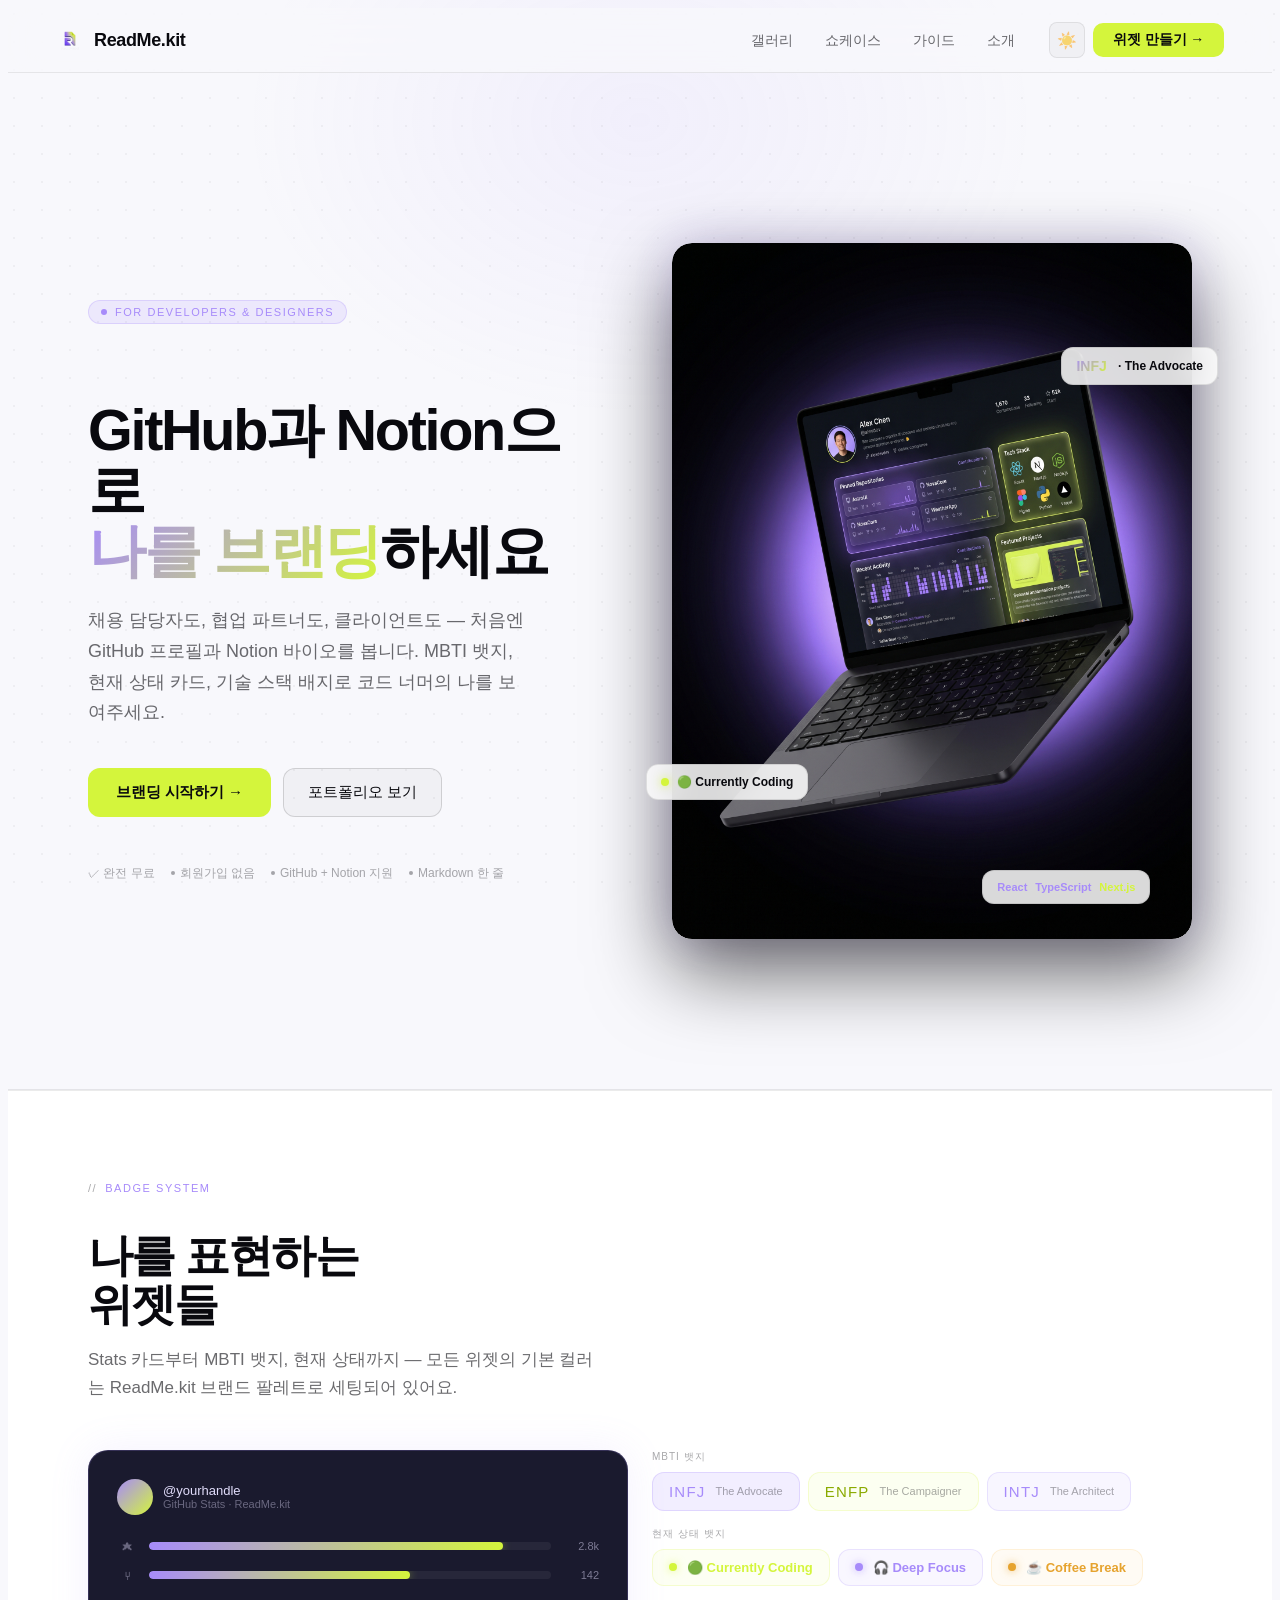
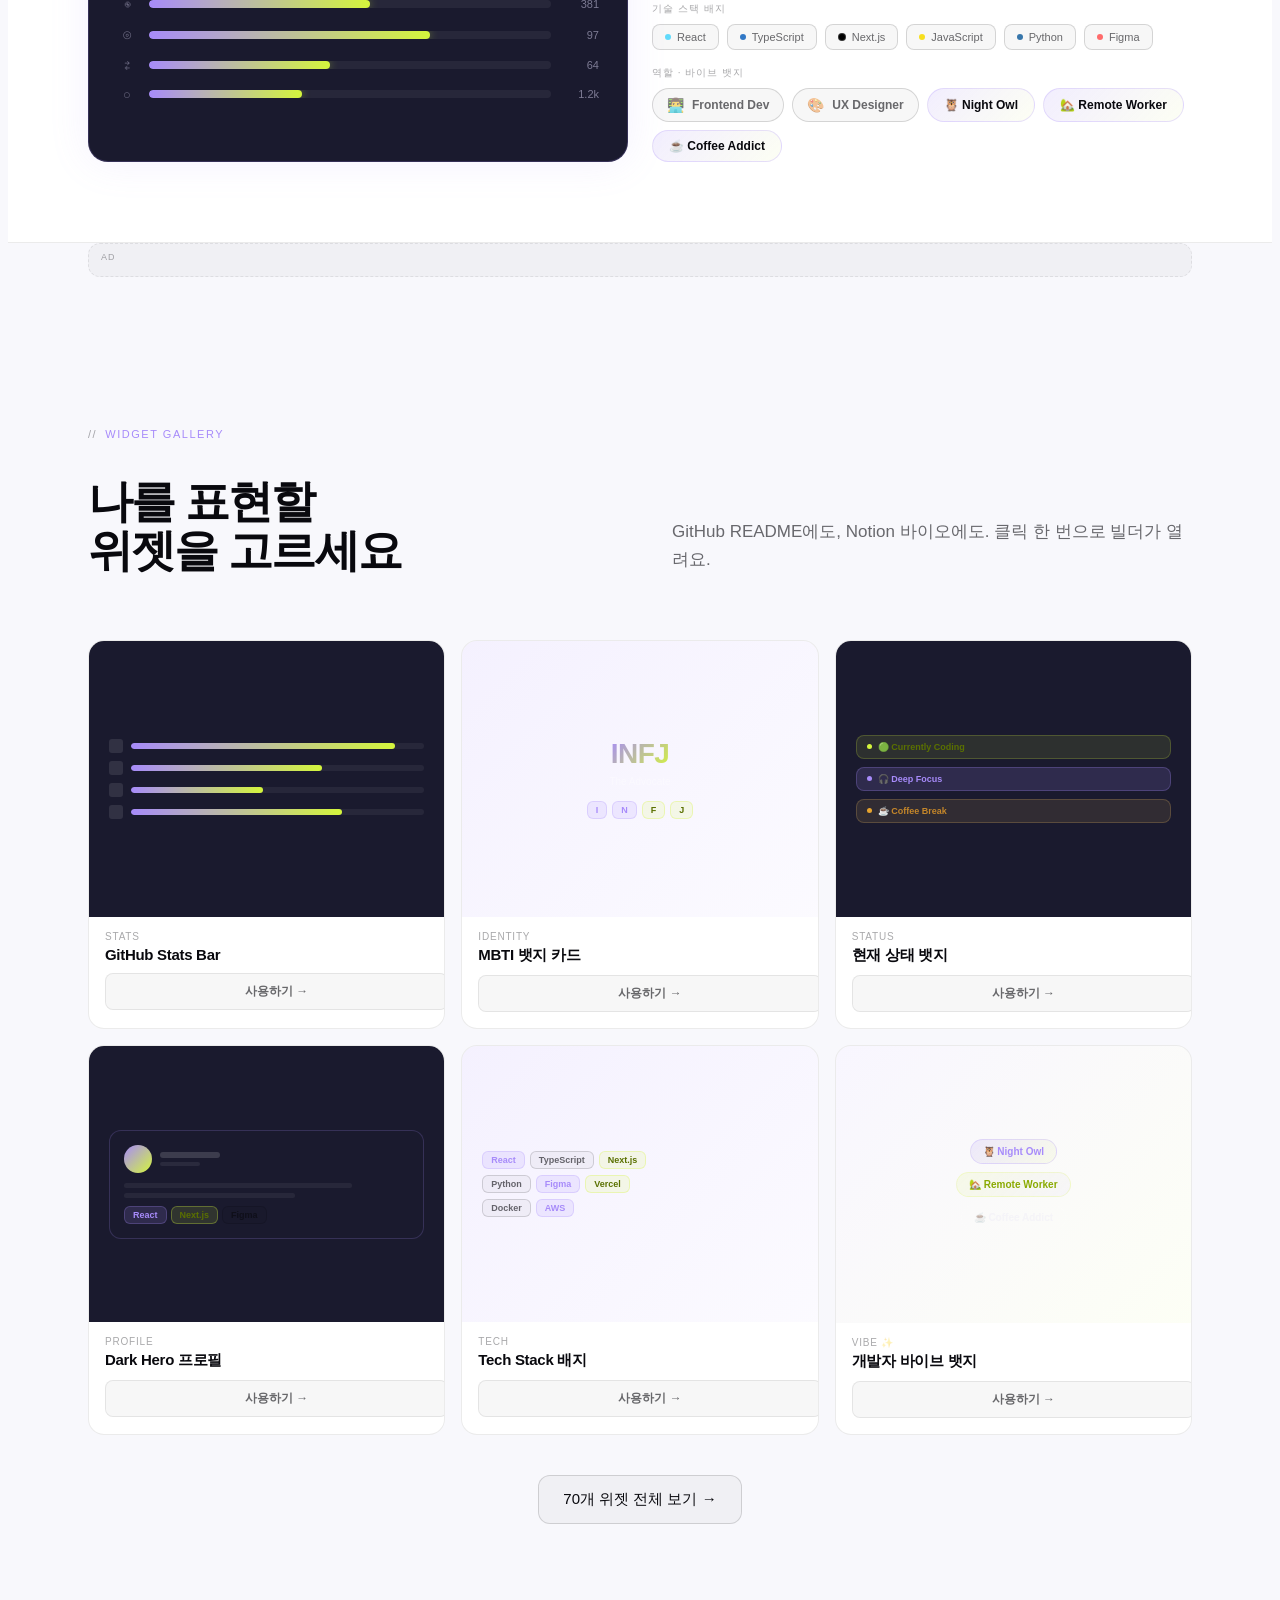
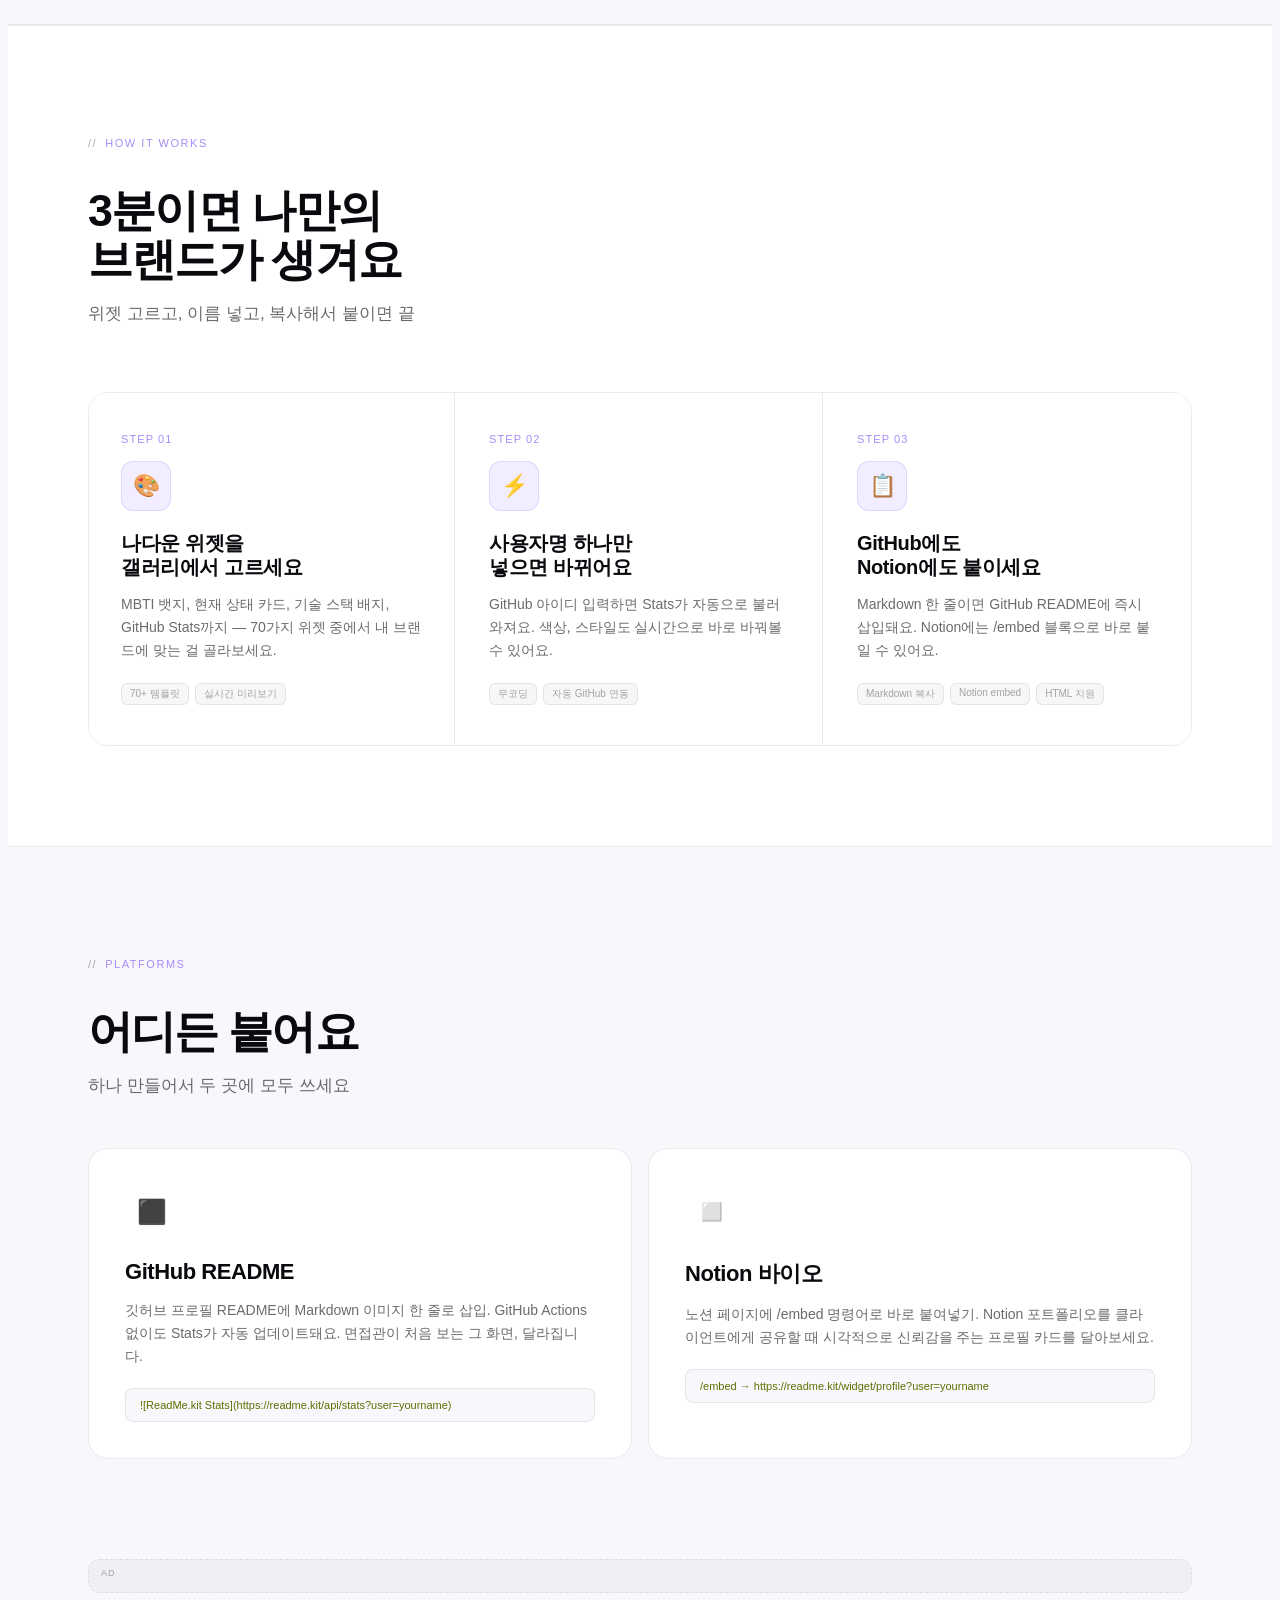
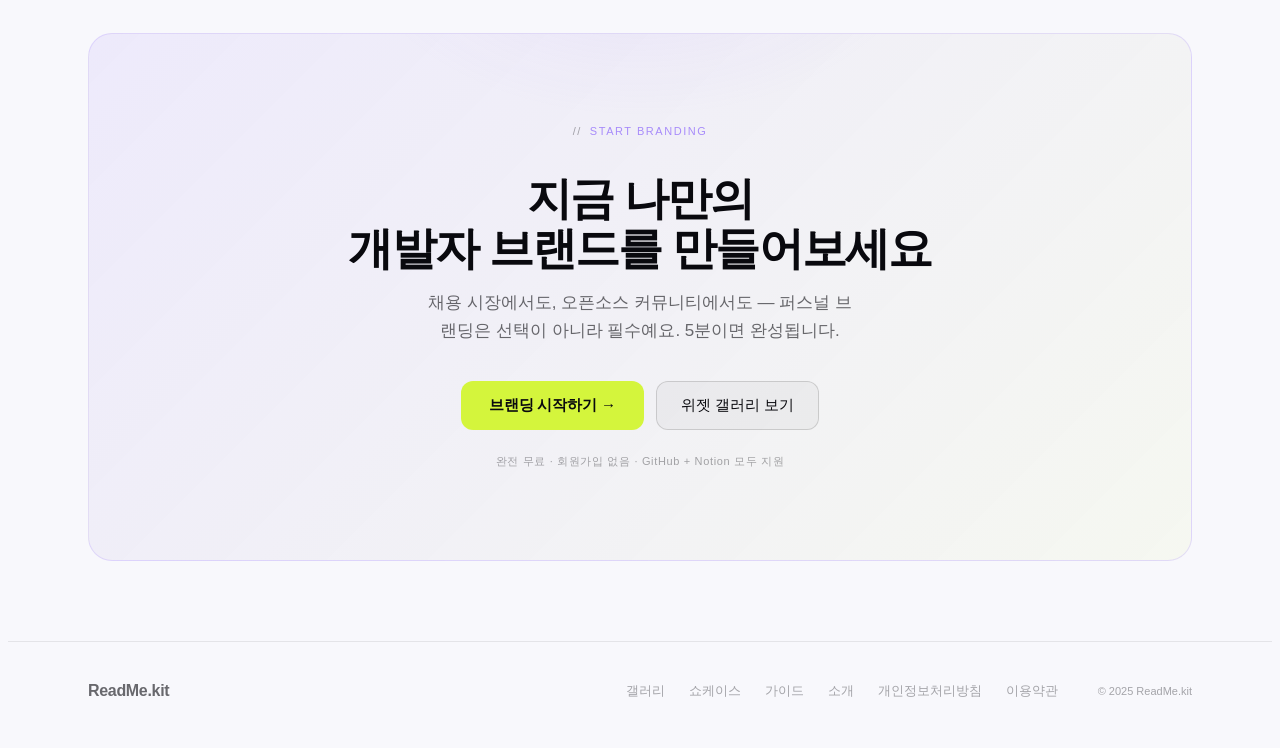
==== commit 058b7a0f: "Merge pull request #1 from Yazii4362/doo refactor(styles): 인라인 style을 common.css로 통합" ====
--- a/index.html
+++ b/index.html
@@ -23,976 +23,10 @@
   <link rel="preconnect" href="https://fonts.googleapis.com">
   <link rel="preconnect" href="https://fonts.gstatic.com" crossorigin>
 
-  <style>
-    /* ━━━━━━━━━━━━━━━━━━━━━━━━━━━━━━━━━━━━━
-       DESIGN TOKENS
-    ━━━━━━━━━━━━━━━━━━━━━━━━━━━━━━━━━━━━━ */
-    :root {
-      --violet: #A78BFA;
-      --violet-dim: rgba(167,139,250,0.15);
-      --violet-border: rgba(167,139,250,0.25);
-      --lime: #D4F53C;
-      --lime-dim: rgba(212,245,60,0.12);
-      --lime-border: rgba(212,245,60,0.3);
-      --black: #09090E;
-
-      /* Dark mode (default) */
-      --bg: #09090E;
-      --bg-2: #0E0E16;
-      --bg-3: #14141F;
-      --surface: rgba(255,255,255,0.04);
-      --surface-hover: rgba(255,255,255,0.07);
-      --border: rgba(255,255,255,0.08);
-      --border-strong: rgba(255,255,255,0.14);
-      --text: #F0EEF8;
-      --text-2: rgba(240,238,248,0.65);
-      --text-3: rgba(240,238,248,0.35);
-      --shadow-violet: 0 0 40px rgba(167,139,250,0.18);
-      --shadow-lime: 0 0 30px rgba(212,245,60,0.2);
-      --gradient-hero: linear-gradient(135deg, #A78BFA 0%, #D4F53C 100%);
-      --gradient-bar: linear-gradient(90deg, #A78BFA 0%, #D4F53C 100%);
-      --dot-color: rgba(255,255,255,0.04);
-    }
-
-    [data-theme="light"] {
-      --bg: #F8F8FC;
-      --bg-2: #FFFFFF;
-      --bg-3: #F0EFF8;
-      --surface: rgba(0,0,0,0.03);
-      --surface-hover: rgba(0,0,0,0.06);
-      --border: rgba(0,0,0,0.08);
-      --border-strong: rgba(0,0,0,0.14);
-      --text: #09090E;
-      --text-2: rgba(9,9,14,0.6);
-      --text-3: rgba(9,9,14,0.35);
-      --shadow-violet: 0 0 40px rgba(167,139,250,0.25);
-      --dot-color: rgba(0,0,0,0.04);
-    }
-
-    /* ━━━━━━━━━━━━━━━━━━━━━━━━━━━━━━━━━━━━━
-       RESET & BASE
-    ━━━━━━━━━━━━━━━━━━━━━━━━━━━━━━━━━━━━━ */
-    *, *::before, *::after { box-sizing: border-box; margin: 0; padding: 0; }
-
-    html { scroll-behavior: smooth; }
-
-    body {
-      font-family: var(--font-sans, 'Pretendard', -apple-system, sans-serif);
-      background: var(--bg);
-      color: var(--text);
-      min-height: 100vh;
-      overflow-x: hidden;
-      transition: background 0.3s, color 0.3s;
-    }
-
-    /* Dot grid background */
-    body::before {
-      content: '';
-      position: fixed; inset: 0; z-index: 0;
-      background-image: radial-gradient(var(--dot-color) 1px, transparent 1px);
-      background-size: 28px 28px;
-      pointer-events: none;
-    }
-
-    /* Ambient violet glow */
-    body::after {
-      content: '';
-      position: fixed;
-      top: -20%;
-      left: 50%;
-      transform: translateX(-50%);
-      width: 800px; height: 600px;
-      background: radial-gradient(ellipse, rgba(167,139,250,0.08) 0%, transparent 70%);
-      pointer-events: none; z-index: 0;
-    }
-
-    * { position: relative; z-index: 1; }
-
-    /* ━━━━━━━━━━━━━━━━━━━━━━━━━━━━━━━━━━━━━
-       NAV
-    ━━━━━━━━━━━━━━━━━━━━━━━━━━━━━━━━━━━━━ */
-    .nav {
-      position: sticky; top: 0; z-index: 100;
-      display: flex; align-items: center; gap: 0;
-      padding: 0 48px;
-      height: 64px;
-      background: rgba(9,9,14,0.75);
-      backdrop-filter: blur(20px);
-      border-bottom: 1px solid var(--border);
-      transition: background 0.3s;
-    }
-
-    [data-theme="light"] .nav {
-      background: rgba(248,248,252,0.8);
-    }
-
-    .nav-logo {
-      display: flex; align-items: center; gap: 10px;
-      font-family: var(--font-heading, 'Pretendard', sans-serif);
-      font-size: 18px; font-weight: 800;
-      color: var(--text);
-      text-decoration: none; letter-spacing: -.02em;
-      margin-right: auto;
-    }
-
-    .nav-logo-icon {
-      width: 28px; height: 28px;
-      display: flex; align-items: center; justify-content: center;
-    }
-
-    .nav-links {
-      display: flex; align-items: center; gap: 4px;
-      list-style: none; margin-right: 20px;
-    }
-
-    .nav-links a {
-      padding: 6px 14px;
-      font-size: 14px; font-weight: 500;
-      color: var(--text-2); text-decoration: none;
-      border-radius: 8px;
-      transition: color 0.15s, background 0.15s;
-    }
-
-    .nav-links a:hover { color: var(--text); background: var(--surface); }
-
-    .nav-actions { display: flex; align-items: center; gap: 8px; }
-
-    /* Theme toggle */
-    .theme-toggle {
-      width: 36px; height: 36px;
-      border-radius: 8px;
-      border: 1px solid var(--border);
-      background: var(--surface);
-      color: var(--text-2);
-      cursor: pointer;
-      display: flex; align-items: center; justify-content: center;
-      font-size: 16px;
-      transition: all 0.15s;
-    }
-    .theme-toggle:hover { border-color: var(--border-strong); color: var(--text); }
-
-    .btn-nav-cta {
-      padding: 8px 20px;
-      background: var(--lime);
-      color: #09090E;
-      border: none; border-radius: 10px;
-      font-size: 14px; font-weight: 700;
-      font-family: 'DM Sans', sans-serif;
-      cursor: pointer; text-decoration: none;
-      display: inline-flex; align-items: center; gap: 6px;
-      transition: all 0.15s;
-      letter-spacing: -.01em;
-    }
-    .btn-nav-cta:hover { transform: translateY(-1px); box-shadow: 0 4px 20px rgba(212,245,60,0.3); }
-
-    /* ━━━━━━━━━━━━━━━━━━━━━━━━━━━━━━━━━━━━━
-       HERO
-    ━━━━━━━━━━━━━━━━━━━━━━━━━━━━━━━━━━━━━ */
-    .hero {
-      display: grid;
-      grid-template-columns: 1fr 1fr;
-      gap: 64px;
-      align-items: center;
-      padding: 100px 80px 80px;
-      min-height: calc(100vh - 64px);
-      max-width: 1400px;
-      margin: 0 auto;
-    }
-
-    .hero-eyebrow {
-      display: inline-flex; align-items: center; gap: 8px;
-      font-family: 'DM Mono', monospace;
-      font-size: 11px; font-weight: 500;
-      letter-spacing: .14em; text-transform: uppercase;
-      color: var(--violet);
-      padding: 5px 12px;
-      background: var(--violet-dim);
-      border: 1px solid var(--violet-border);
-      border-radius: 100px;
-      margin-bottom: 28px;
-    }
-
-    .hero-eyebrow::before {
-      content: '';
-      width: 6px; height: 6px;
-      border-radius: 50%;
-      background: var(--violet);
-      animation: pulse-dot 2s ease-in-out infinite;
-    }
-
-    @keyframes pulse-dot {
-      0%, 100% { opacity: 1; transform: scale(1); }
-      50% { opacity: 0.5; transform: scale(0.7); }
-    }
-
-    .hero-h1 {
-      font-family: 'Syne', sans-serif;
-      font-size: clamp(38px, 4.5vw, 68px);
-      font-weight: 800;
-      line-height: 1.05;
-      letter-spacing: -.04em;
-      color: var(--text);
-      margin-bottom: 24px;
-    }
-
-    .hero-h1 .grad {
-      background: var(--gradient-hero);
-      -webkit-background-clip: text;
-      -webkit-text-fill-color: transparent;
-      background-clip: text;
-    }
-
-    .hero-desc {
-      font-size: 18px;
-      font-weight: 400;
-      color: var(--text-2);
-      line-height: 1.7;
-      margin-bottom: 40px;
-      max-width: 440px;
-    }
-
-    .hero-btns { display: flex; gap: 12px; flex-wrap: wrap; margin-bottom: 48px; }
-
-    .btn-primary {
-      display: inline-flex; align-items: center; gap: 8px;
-      padding: 14px 28px;
-      background: var(--lime);
-      color: #09090E;
-      border: none; border-radius: 12px;
-      font-size: 15px; font-weight: 700;
-      font-family: 'DM Sans', sans-serif;
-      text-decoration: none; cursor: pointer;
-      transition: all 0.2s;
-      letter-spacing: -.01em;
-    }
-    .btn-primary:hover {
-      transform: translateY(-2px);
-      box-shadow: 0 8px 28px rgba(212,245,60,0.35);
-    }
-
-    .btn-ghost {
-      display: inline-flex; align-items: center; gap: 8px;
-      padding: 14px 24px;
-      background: var(--surface);
-      border: 1px solid var(--border-strong);
-      color: var(--text);
-      border-radius: 12px;
-      font-size: 15px; font-weight: 500;
-      font-family: 'DM Sans', sans-serif;
-      text-decoration: none; cursor: pointer;
-      transition: all 0.2s;
-    }
-    .btn-ghost:hover { background: var(--surface-hover); border-color: var(--violet-border); }
-
-    /* Trust pills */
-    .hero-trust {
-      display: flex; align-items: center; gap: 16px; flex-wrap: wrap;
-    }
-    .trust-pill {
-      font-size: 12px; font-weight: 500; color: var(--text-3);
-      display: flex; align-items: center; gap: 5px;
-    }
-    .trust-pill .dot { width: 4px; height: 4px; border-radius: 50%; background: var(--text-3); }
-
-    /* Hero right — Image */
-    .hero-visual {
-      position: relative;
-    }
-
-    .hero-img-wrap {
-      position: relative;
-      border-radius: 20px;
-      overflow: hidden;
-      box-shadow: 0 32px 80px rgba(0,0,0,0.6), var(--shadow-violet);
-    }
-
-    .hero-img-wrap img {
-      width: 100%; display: block;
-      border-radius: 20px;
-    }
-
-    /* Fallback if image not loaded */
-    .hero-img-fallback {
-      width: 100%;
-      aspect-ratio: 4/5;
-      background: var(--bg-3);
-      border: 1px solid var(--border);
-      border-radius: 20px;
-      display: flex; align-items: center; justify-content: center;
-      color: var(--text-3);
-      font-size: 13px;
-    }
-
-    /* Floating badge overlays on hero */
-    .hero-badge-float {
-      position: absolute;
-      border-radius: 12px;
-      padding: 10px 14px;
-      font-size: 12px; font-weight: 600;
-      backdrop-filter: blur(16px);
-      border: 1px solid var(--border-strong);
-      background: rgba(9,9,14,0.75);
-      color: var(--text);
-      display: flex; align-items: center; gap: 8px;
-      white-space: nowrap;
-      animation: float-badge 4s ease-in-out infinite;
-    }
-
-    .hero-badge-float.b1 { bottom: 20%; left: -5%; animation-delay: 0s; }
-    .hero-badge-float.b2 { top: 15%; right: -5%; animation-delay: 1.5s; }
-    .hero-badge-float.b3 { bottom: 5%; right: 8%; animation-delay: 0.8s; }
-
-    [data-theme="light"] .hero-badge-float {
-      background: rgba(255,255,255,0.85);
-      border-color: rgba(0,0,0,0.1);
-    }
-
-    @keyframes float-badge {
-      0%, 100% { transform: translateY(0px); }
-      50% { transform: translateY(-8px); }
-    }
-
-    .badge-dot { width: 8px; height: 8px; border-radius: 50%; }
-
-    /* ━━━━━━━━━━━━━━━━━━━━━━━━━━━━━━━━━━━━━
-       SECTION COMMONS
-    ━━━━━━━━━━━━━━━━━━━━━━━━━━━━━━━━━━━━━ */
-    .section-wrap {
-      max-width: 1200px;
-      margin: 0 auto;
-      padding: 100px 80px;
-    }
-
-    .section-label {
-      font-family: 'DM Mono', monospace;
-      font-size: 11px; font-weight: 500;
-      letter-spacing: .14em; text-transform: uppercase;
-      color: var(--violet);
-      margin-bottom: 16px;
-      display: flex; align-items: center; gap: 8px;
-    }
-    .section-label::before {
-      content: '//'; color: var(--text-3);
-    }
-
-    .section-title {
-      font-family: 'Syne', sans-serif;
-      font-size: clamp(28px, 3.5vw, 48px);
-      font-weight: 800;
-      letter-spacing: -.04em;
-      color: var(--text);
-      line-height: 1.1;
-      margin-bottom: 16px;
-    }
-
-    .section-desc {
-      font-size: 17px; font-weight: 400;
-      color: var(--text-2);
-      line-height: 1.65;
-      max-width: 520px;
-    }
-
-    /* Divider line */
-    .section-divider {
-      border: none;
-      border-top: 1px solid var(--border);
-      margin: 0;
-    }
-
-    /* ━━━━━━━━━━━━━━━━━━━━━━━━━━━━━━━━━━━━━
-       BADGE SHOWCASE — 실제 뱃지 디자인
-    ━━━━━━━━━━━━━━━━━━━━━━━━━━━━━━━━━━━━━ */
-    .badge-showcase {
-      background: var(--bg-2);
-      border-top: 1px solid var(--border);
-      border-bottom: 1px solid var(--border);
-    }
-
-    .badge-showcase-inner {
-      max-width: 1200px; margin: 0 auto;
-      padding: 80px 80px;
-    }
-
-    .badge-showcase-grid {
-      display: grid;
-      grid-template-columns: 1fr 1fr;
-      gap: 24px;
-      margin-top: 48px;
-    }
-
-    /* Stats Card — inspired by image 1 */
-    .widget-stats-card {
-      background: #0E0E16;
-      border: 1px solid rgba(167,139,250,0.2);
-      border-radius: 20px;
-      padding: 28px;
-      box-shadow: 0 0 40px rgba(167,139,250,0.12);
-      grid-column: span 1;
-    }
-
-    [data-theme="light"] .widget-stats-card {
-      background: #13131E;
-    }
-
-    .stats-card-header {
-      display: flex; align-items: center; gap: 10px;
-      margin-bottom: 24px;
-    }
-    .stats-card-avatar {
-      width: 36px; height: 36px; border-radius: 50%;
-      background: var(--gradient-hero);
-    }
-    .stats-card-name {
-      font-family: 'DM Mono', monospace;
-      font-size: 13px; font-weight: 500; color: #E0DCFA;
-    }
-    .stats-card-handle {
-      font-size: 11px; color: rgba(224,220,250,0.4);
-    }
-
-    .stats-rows { display: flex; flex-direction: column; gap: 14px; }
-
-    .stats-row {
-      display: flex; align-items: center; gap: 12px;
-    }
-    .stats-row-icon {
-      width: 20px; color: rgba(224,220,250,0.4);
-      font-size: 13px; flex-shrink: 0; text-align: center;
-    }
-    .stats-bar-track {
-      flex: 1;
-      height: 8px;
-      background: rgba(255,255,255,0.06);
-      border-radius: 100px;
-      overflow: hidden;
-    }
-    .stats-bar-fill {
-      height: 100%;
-      border-radius: 100px;
-      background: var(--gradient-bar);
-      box-shadow: 0 0 10px rgba(212,245,60,0.4);
-      transition: width 1s ease;
-    }
-    .stats-bar-val {
-      font-family: 'DM Mono', monospace;
-      font-size: 11px; color: rgba(224,220,250,0.5);
-      min-width: 36px; text-align: right;
-    }
-
-    /* Badge examples column */
-    .badge-examples {
-      display: flex; flex-direction: column; gap: 16px;
-      grid-column: span 1;
-    }
-
-    /* MBTI Badge */
-    .badge-mbti {
-      display: inline-flex; align-items: center; gap: 10px;
-      padding: 10px 16px;
-      background: var(--violet-dim);
-      border: 1px solid var(--violet-border);
-      border-radius: 12px;
-      font-size: 13px; font-weight: 600;
-      color: var(--violet);
-      width: fit-content;
-    }
-    .badge-mbti .type-letters {
-      font-family: 'DM Mono', monospace;
-      font-size: 15px; font-weight: 500;
-      letter-spacing: .08em;
-    }
-    .badge-mbti .label { font-size: 11px; color: var(--text-3); font-weight: 400; }
-
-    /* Status Badge */
-    .badge-status {
-      display: inline-flex; align-items: center; gap: 10px;
-      padding: 10px 16px;
-      background: rgba(212,245,60,0.06);
-      border: 1px solid rgba(212,245,60,0.2);
-      border-radius: 12px;
-      font-size: 13px; font-weight: 600;
-      color: #D4F53C;
-      width: fit-content;
-    }
-    .badge-status .status-dot {
-      width: 8px; height: 8px; border-radius: 50%;
-      background: var(--lime);
-      box-shadow: 0 0 8px rgba(212,245,60,0.6);
-      animation: status-pulse 2s ease-in-out infinite;
-      flex-shrink: 0;
-    }
-    @keyframes status-pulse {
-      0%, 100% { box-shadow: 0 0 6px rgba(212,245,60,0.6); }
-      50% { box-shadow: 0 0 14px rgba(212,245,60,0.9); }
-    }
-
-    /* Tech Stack Badges */
-    .badge-tech-row { display: flex; flex-wrap: wrap; gap: 8px; }
-    .badge-tech {
-      display: inline-flex; align-items: center; gap: 6px;
-      padding: 6px 12px;
-      background: var(--surface);
-      border: 1px solid var(--border-strong);
-      border-radius: 8px;
-      font-family: 'DM Mono', monospace;
-      font-size: 11px; font-weight: 500;
-      color: var(--text-2);
-      transition: border-color 0.15s, color 0.15s;
-    }
-    .badge-tech:hover { border-color: var(--violet-border); color: var(--violet); }
-    .badge-tech .tech-dot {
-      width: 6px; height: 6px; border-radius: 50%;
-    }
-
-    /* Role Badge */
-    .badge-role {
-      display: inline-flex; align-items: center; gap: 8px;
-      padding: 8px 14px;
-      background: var(--surface);
-      border: 1px solid var(--border-strong);
-      border-radius: 100px;
-      font-size: 12px; font-weight: 600;
-      color: var(--text-2);
-    }
-    .badge-role .role-icon { font-size: 14px; }
-
-    /* Vibe badge */
-    .badge-vibe {
-      display: inline-flex; align-items: center; gap: 8px;
-      padding: 8px 16px;
-      background: linear-gradient(135deg, var(--violet-dim), rgba(212,245,60,0.06));
-      border: 1px solid var(--violet-border);
-      border-radius: 100px;
-      font-size: 12px; font-weight: 600;
-      color: var(--text);
-    }
-
-    /* Badge label */
-    .badge-group-label {
-      font-family: 'DM Mono', monospace;
-      font-size: 10px; font-weight: 500;
-      letter-spacing: .1em; text-transform: uppercase;
-      color: var(--text-3); margin-bottom: 8px;
-    }
-
-    /* ━━━━━━━━━━━━━━━━━━━━━━━━━━━━━━━━━━━━━
-       GALLERY PREVIEW
-    ━━━━━━━━━━━━━━━━━━━━━━━━━━━━━━━━━━━━━ */
-    .gallery-section {
-      max-width: 1200px; margin: 0 auto;
-      padding: 100px 80px;
-    }
-
-    .gallery-header {
-      display: flex; align-items: flex-end;
-      justify-content: space-between;
-      margin-bottom: 48px;
-      gap: 32px;
-    }
-
-    .gallery-grid {
-      display: grid;
-      grid-template-columns: repeat(3, 1fr);
-      gap: 16px;
-    }
-
-    .g-card {
-      background: var(--bg-2);
-      border: 1px solid var(--border);
-      border-radius: 16px;
-      overflow: hidden;
-      cursor: pointer;
-      transition: all 0.25s;
-    }
-    .g-card:hover {
-      border-color: var(--violet-border);
-      transform: translateY(-4px);
-      box-shadow: 0 12px 36px rgba(0,0,0,0.3), var(--shadow-violet);
-    }
-
-    .g-thumb {
-      aspect-ratio: 4/3;
-      display: flex; align-items: center; justify-content: center;
-      padding: 20px;
-      position: relative; overflow: hidden;
-    }
-
-    /* Theme: Dark stats (image 1 style) */
-    .thumb-dark { background: #0E0E16; }
-    .thumb-violet { background: linear-gradient(135deg, rgba(167,139,250,0.12), rgba(167,139,250,0.04)); }
-    .thumb-lime { background: linear-gradient(135deg, rgba(212,245,60,0.08), rgba(212,245,60,0.02)); }
-
-    /* Mini stats bars */
-    .mini-stats { width: 100%; display: flex; flex-direction: column; gap: 8px; }
-    .mini-row { display: flex; align-items: center; gap: 8px; }
-    .mini-icon { width: 14px; height: 14px; border-radius: 3px; background: rgba(255,255,255,0.1); flex-shrink: 0; }
-    .mini-track { flex: 1; height: 6px; background: rgba(255,255,255,0.06); border-radius: 100px; overflow: hidden; }
-    .mini-fill { height: 100%; border-radius: 100px; background: var(--gradient-bar); }
-
-    /* Mini badge grid */
-    .mini-badges { display: flex; flex-wrap: wrap; gap: 5px; }
-    .mini-badge {
-      padding: 3px 8px; border-radius: 6px;
-      font-size: 9px; font-weight: 700;
-      font-family: 'DM Mono', monospace;
-    }
-    .mb-violet { background: var(--violet-dim); color: var(--violet); border: 1px solid var(--violet-border); }
-    .mb-lime   { background: var(--lime-dim);   color: #8aaa00; border: 1px solid var(--lime-border); }
-    .mb-gray   { background: var(--surface); color: var(--text-2); border: 1px solid var(--border-strong); }
-
-    [data-theme="light"] .mb-lime { color: #5a7000; }
-
-    /* Mini profile card */
-    .mini-profile-card {
-      width: 100%;
-      background: #0E0E16;
-      border: 1px solid rgba(167,139,250,0.2);
-      border-radius: 12px;
-      padding: 14px;
-    }
-    .mini-avatar-row { display: flex; align-items: center; gap: 8px; margin-bottom: 10px; }
-    .mini-avatar { width: 28px; height: 28px; border-radius: 50%; background: var(--gradient-hero); }
-    .mini-name-line { height: 6px; width: 60px; background: rgba(255,255,255,0.15); border-radius: 3px; }
-    .mini-handle-line { height: 4px; width: 40px; background: rgba(255,255,255,0.07); border-radius: 3px; margin-top: 4px; }
-    .mini-line { height: 5px; border-radius: 3px; background: rgba(255,255,255,0.06); margin-bottom: 5px; }
-
-    /* Mini MBTI */
-    .mini-mbti-wrap { display: flex; flex-direction: column; gap: 6px; align-items: center; }
-    .mini-mbti-type {
-      font-family: 'Syne', sans-serif;
-      font-size: 28px; font-weight: 800;
-      background: var(--gradient-hero);
-      -webkit-background-clip: text; -webkit-text-fill-color: transparent; background-clip: text;
-      letter-spacing: -.02em;
-    }
-    .mini-mbti-name { font-size: 10px; color: rgba(255,255,255,0.4); font-weight: 500; }
-
-    /* Mini status */
-    .mini-status-wrap { display: flex; flex-direction: column; gap: 8px; width: 100%; }
-    .mini-status-pill {
-      display: flex; align-items: center; gap: 6px;
-      padding: 6px 10px;
-      border-radius: 8px;
-      font-size: 9px; font-weight: 600;
-      font-family: 'DM Mono', monospace;
-    }
-    .msp-lime { background: rgba(212,245,60,0.1); border: 1px solid rgba(212,245,60,0.2); color: #8aaa00; }
-    .msp-violet { background: var(--violet-dim); border: 1px solid var(--violet-border); color: var(--violet); }
-    [data-theme="light"] .msp-lime { color: #5a7000; }
-    .msp-dot { width: 5px; height: 5px; border-radius: 50%; flex-shrink: 0; }
-
-    /* Card info */
-    .g-info { padding: 14px 16px 16px; }
-    .g-cat {
-      font-family: 'DM Mono', monospace;
-      font-size: 10px; font-weight: 500;
-      letter-spacing: .08em; text-transform: uppercase;
-      color: var(--text-3); margin-bottom: 4px;
-    }
-    .g-name {
-      font-family: 'Syne', sans-serif;
-      font-size: 15px; font-weight: 700;
-      color: var(--text); margin-bottom: 10px;
-      letter-spacing: -.02em;
-    }
-    .g-use-btn {
-      display: block; width: 100%;
-      padding: 9px;
-      background: var(--surface);
-      border: 1px solid var(--border);
-      border-radius: 8px;
-      font-size: 12px; font-weight: 600;
-      color: var(--text-2); text-align: center;
-      text-decoration: none;
-      transition: all 0.15s;
-      font-family: 'DM Sans', sans-serif;
-    }
-    .g-use-btn:hover {
-      background: var(--violet-dim);
-      border-color: var(--violet-border);
-      color: var(--violet);
-    }
-
-    .gallery-more {
-      display: flex; justify-content: center; margin-top: 40px;
-    }
-
-    /* ━━━━━━━━━━━━━━━━━━━━━━━━━━━━━━━━━━━━━
-       HOW TO
-    ━━━━━━━━━━━━━━━━━━━━━━━━━━━━━━━━━━━━━ */
-    .howto-section {
-      background: var(--bg-2);
-      border-top: 1px solid var(--border);
-      border-bottom: 1px solid var(--border);
-    }
-
-    .howto-inner {
-      max-width: 1200px; margin: 0 auto;
-      padding: 100px 80px;
-    }
-
-    .steps {
-      display: grid;
-      grid-template-columns: repeat(3, 1fr);
-      gap: 2px;
-      margin-top: 64px;
-      border: 1px solid var(--border);
-      border-radius: 20px;
-      overflow: hidden;
-    }
-
-    .step-card {
-      padding: 40px 32px;
-      background: var(--bg-2);
-      border-right: 1px solid var(--border);
-      transition: background 0.2s;
-    }
-    .step-card:last-child { border-right: none; }
-    .step-card:hover { background: var(--bg-3); }
-
-    .step-num {
-      font-family: 'DM Mono', monospace;
-      font-size: 11px; font-weight: 500;
-      color: var(--violet);
-      letter-spacing: .1em;
-      margin-bottom: 16px;
-    }
-
-    .step-icon {
-      width: 48px; height: 48px;
-      border-radius: 12px;
-      background: var(--violet-dim);
-      border: 1px solid var(--violet-border);
-      display: flex; align-items: center; justify-content: center;
-      font-size: 22px;
-      margin-bottom: 20px;
-    }
-
-    .step-title {
-      font-family: 'Syne', sans-serif;
-      font-size: 20px; font-weight: 700;
-      color: var(--text);
-      letter-spacing: -.02em;
-      margin-bottom: 12px;
-      line-height: 1.2;
-    }
-
-    .step-desc {
-      font-size: 14px; font-weight: 400;
-      color: var(--text-2); line-height: 1.65;
-      margin-bottom: 20px;
-    }
-
-    .step-tags { display: flex; flex-wrap: wrap; gap: 6px; }
-    .step-tag {
-      font-family: 'DM Mono', monospace;
-      font-size: 10px; padding: 3px 8px;
-      border-radius: 6px;
-      background: var(--surface);
-      border: 1px solid var(--border);
-      color: var(--text-3);
-    }
-
-    /* ━━━━━━━━━━━━━━━━━━━━━━━━━━━━━━━━━━━━━
-       PLATFORM SECTION
-    ━━━━━━━━━━━━━━━━━━━━━━━━━━━━━━━━━━━━━ */
-    .platform-section {
-      max-width: 1200px; margin: 0 auto;
-      padding: 100px 80px;
-    }
-
-    .platform-grid {
-      display: grid; grid-template-columns: 1fr 1fr;
-      gap: 16px; margin-top: 48px;
-    }
-
-    .platform-card {
-      background: var(--bg-2);
-      border: 1px solid var(--border);
-      border-radius: 20px;
-      padding: 36px;
-      transition: border-color 0.2s;
-    }
-    .platform-card:hover { border-color: var(--violet-border); }
-
-    .platform-icon {
-      width: 52px; height: 52px; border-radius: 14px;
-      display: flex; align-items: center; justify-content: center;
-      font-size: 24px; margin-bottom: 20px;
-    }
-    .platform-icon.github {
-      background: rgba(255,255,255,0.06);
-      border: 1px solid rgba(255,255,255,0.1);
-    }
-    .platform-icon.notion {
-      background: rgba(255,255,255,0.06);
-      border: 1px solid rgba(255,255,255,0.1);
-    }
-
-    .platform-name {
-      font-family: 'Syne', sans-serif;
-      font-size: 22px; font-weight: 700;
-      color: var(--text); margin-bottom: 8px;
-      letter-spacing: -.02em;
-    }
-
-    .platform-desc {
-      font-size: 14px; color: var(--text-2);
-      line-height: 1.65; margin-bottom: 20px;
-    }
-
-    .platform-code {
-      font-family: 'DM Mono', monospace;
-      font-size: 11px;
-      background: var(--bg);
-      border: 1px solid var(--border);
-      border-radius: 8px;
-      padding: 10px 14px;
-      color: var(--lime);
-      overflow-x: auto;
-      white-space: nowrap;
-    }
-    [data-theme="light"] .platform-code { color: #5a7000; }
-
-    /* ━━━━━━━━━━━━━━━━━━━━━━━━━━━━━━━━━━━━━
-       CTA SECTION
-    ━━━━━━━━━━━━━━━━━━━━━━━━━━━━━━━━━━━━━ */
-    .cta-section {
-      margin: 0 80px 80px;
-      background: linear-gradient(135deg, rgba(167,139,250,0.12) 0%, rgba(212,245,60,0.06) 100%);
-      border: 1px solid var(--violet-border);
-      border-radius: 24px;
-      padding: 80px;
-      text-align: center;
-      position: relative;
-      overflow: hidden;
-    }
-
-    .cta-section::before {
-      content: '';
-      position: absolute;
-      top: -60%; left: 50%; transform: translateX(-50%);
-      width: 600px; height: 400px;
-      background: radial-gradient(ellipse, rgba(167,139,250,0.15) 0%, transparent 70%);
-      pointer-events: none;
-    }
-
-    .cta-title {
-      font-family: 'Syne', sans-serif;
-      font-size: clamp(28px, 3.5vw, 48px);
-      font-weight: 800;
-      color: var(--text);
-      letter-spacing: -.04em;
-      margin-bottom: 16px;
-      line-height: 1.1;
-    }
-
-    .cta-desc {
-      font-size: 17px; color: var(--text-2);
-      max-width: 440px; margin: 0 auto 36px;
-      line-height: 1.65;
-    }
-
-    .cta-btns { display: flex; gap: 12px; justify-content: center; margin-bottom: 24px; }
-
-    .cta-note {
-      font-family: 'DM Mono', monospace;
-      font-size: 11px; color: var(--text-3);
-      letter-spacing: .06em;
-    }
-
-    /* ━━━━━━━━━━━━━━━━━━━━━━━━━━━━━━━━━━━━━
-       FOOTER
-    ━━━━━━━━━━━━━━━━━━━━━━━━━━━━━━━━━━━━━ */
-    .footer {
-      border-top: 1px solid var(--border);
-      padding: 40px 80px;
-      display: flex; align-items: center; gap: 40px;
-      flex-wrap: wrap;
-    }
-
-    .footer-logo {
-      font-family: 'Syne', sans-serif;
-      font-size: 16px; font-weight: 800;
-      color: var(--text-2);
-      text-decoration: none; letter-spacing: -.02em;
-      margin-right: auto;
-    }
-
-    .footer-links { display: flex; gap: 24px; flex-wrap: wrap; }
-    .footer-link {
-      font-size: 13px; color: var(--text-3);
-      text-decoration: none; transition: color 0.15s;
-    }
-    .footer-link:hover { color: var(--text-2); }
-
-    .footer-copy {
-      font-family: 'DM Mono', monospace;
-      font-size: 11px; color: var(--text-3);
-    }
-
-    /* ━━━━━━━━━━━━━━━━━━━━━━━━━━━━━━━━━━━━━
-       AD SLOTS
-    ━━━━━━━━━━━━━━━━━━━━━━━━━━━━━━━━━━━━━ */
-    .ad-slot {
-      max-width: 1200px; margin: 0 auto;
-      padding: 0 80px 40px;
-    }
-    .ad-slot-inner {
-      background: var(--surface);
-      border: 1px dashed var(--border);
-      border-radius: 12px;
-      padding: 16px; text-align: center;
-      font-family: 'DM Mono', monospace;
-      font-size: 10px; color: var(--text-3);
-      position: relative;
-    }
-    .ad-slot-inner::before {
-      content: 'AD';
-      position: absolute; top: 8px; left: 12px;
-      font-size: 9px; letter-spacing: .1em;
-    }
-
-    /* ━━━━━━━━━━━━━━━━━━━━━━━━━━━━━━━━━━━━━
-       RESPONSIVE
-    ━━━━━━━━━━━━━━━━━━━━━━━━━━━━━━━━━━━━━ */
-    @media (max-width: 1024px) {
-      .hero { grid-template-columns: 1fr; gap: 48px; padding: 80px 40px; min-height: auto; }
-      .hero-visual { display: none; }
-      .section-wrap, .gallery-section, .howto-inner, .platform-section { padding-left: 40px; padding-right: 40px; }
-      .badge-showcase-inner { padding: 60px 40px; }
-      .badge-showcase-grid { grid-template-columns: 1fr; }
-      .gallery-grid { grid-template-columns: 1fr 1fr; }
-      .steps { grid-template-columns: 1fr; }
-      .step-card { border-right: none; border-bottom: 1px solid var(--border); }
-      .step-card:last-child { border-bottom: none; }
-      .platform-grid { grid-template-columns: 1fr; }
-      .cta-section { margin: 0 40px 60px; padding: 60px 40px; }
-      .footer { padding: 32px 40px; }
-      .ad-slot { padding: 0 40px 32px; }
-      .nav { padding: 0 32px; }
-      .nav-links { display: none; }
-    }
-
-    @media (max-width: 640px) {
-      .hero { padding: 60px 20px; }
-      .section-wrap, .gallery-section, .howto-inner, .platform-section { padding-left: 20px; padding-right: 20px; }
-      .badge-showcase-inner { padding: 48px 20px; }
-      .gallery-grid { grid-template-columns: 1fr; }
-      .cta-section { margin: 0 20px 48px; padding: 48px 24px; }
-      .cta-btns { flex-direction: column; }
-      .footer { padding: 24px 20px; flex-direction: column; align-items: flex-start; gap: 20px; }
-      .ad-slot { padding: 0 20px 24px; }
-      .nav { padding: 0 20px; }
-    }
-
-    /* Light mode adjustments */
-    [data-theme="light"] .widget-stats-card { background: #1A1A2E; }
-    [data-theme="light"] .mini-profile-card { background: #1A1A2E; }
-    [data-theme="light"] .thumb-dark { background: #1A1A2E; }
-  </style>
+  <link rel="stylesheet" href="assets/css/token.css">
+  <link rel="stylesheet" href="assets/css/common.css">
 </head>
-<body>
+<body class="page-landing">
 
 <!-- Schema.org -->
 <script type="application/ld+json">
@@ -1063,13 +97,13 @@
       🟢 Currently Coding
     </div>
     <div class="hero-badge-float b2">
-      <span style="background:linear-gradient(135deg,#A78BFA,#D4F53C);-webkit-background-clip:text;-webkit-text-fill-color:transparent;font-family:'Syne',sans-serif;font-weight:800;font-size:14px;">INFJ</span>
+      <span style="background:linear-gradient(135deg,#A78BFA,#D4F53C);-webkit-background-clip:text;-webkit-text-fill-color:transparent;font-family:var(--font-heading);font-weight:800;font-size:14px;">INFJ</span>
       &nbsp;· The Advocate
     </div>
     <div class="hero-badge-float b3">
-      <span style="font-family:'DM Mono',monospace;font-size:11px;color:#A78BFA">React</span>
-      <span style="font-family:'DM Mono',monospace;font-size:11px;color:#A78BFA">TypeScript</span>
-      <span style="font-family:'DM Mono',monospace;font-size:11px;color:#D4F53C">Next.js</span>
+      <span style="font-family:var(--font-mono);font-size:11px;color:#A78BFA">React</span>
+      <span style="font-family:var(--font-mono);font-size:11px;color:#A78BFA">TypeScript</span>
+      <span style="font-family:var(--font-mono);font-size:11px;color:#D4F53C">Next.js</span>
     </div>
   </div>
 </section>
@@ -1292,7 +326,7 @@
             <div class="msp-dot" style="background:#A78BFA"></div>
             🎧 Deep Focus
           </div>
-          <div class="mini-status-pill" style="background:rgba(255,200,100,0.1);border:1px solid rgba(255,200,100,0.2);color:#c4862a;font-family:'DM Mono',monospace;font-size:9px;font-weight:600;display:flex;align-items:center;gap:6px;padding:6px 10px;border-radius:8px">
+          <div class="mini-status-pill" style="background:rgba(255,200,100,0.1);border:1px solid rgba(255,200,100,0.2);color:#c4862a;font-family:var(--font-mono);font-size:9px;font-weight:600;display:flex;align-items:center;gap:6px;padding:6px 10px;border-radius:8px">
             <div class="msp-dot" style="background:#e6a32e"></div>
             ☕ Coffee Break
           </div>
@@ -1363,9 +397,9 @@
     <article class="g-card" role="listitem">
       <div class="g-thumb" style="background:linear-gradient(135deg,rgba(167,139,250,0.08),rgba(212,245,60,0.05))" aria-hidden="true">
         <div style="display:flex;flex-direction:column;gap:8px;align-items:center;width:100%">
-          <div style="padding:6px 12px;background:linear-gradient(135deg,rgba(167,139,250,0.15),rgba(212,245,60,0.08));border:1px solid rgba(167,139,250,0.25);border-radius:100px;font-size:10px;font-weight:600;color:#A78BFA;font-family:'DM Mono',monospace">🦉 Night Owl</div>
-          <div style="padding:6px 12px;background:linear-gradient(135deg,rgba(212,245,60,0.1),rgba(167,139,250,0.05));border:1px solid rgba(212,245,60,0.2);border-radius:100px;font-size:10px;font-weight:600;color:#8aaa00;font-family:'DM Mono',monospace">🏡 Remote Worker</div>
-          <div style="padding:6px 12px;background:rgba(255,255,255,0.04);border:1px solid rgba(255,255,255,0.08);border-radius:100px;font-size:10px;font-weight:600;color:rgba(240,238,248,0.5);font-family:'DM Mono',monospace">☕ Coffee Addict</div>
+          <div style="padding:6px 12px;background:linear-gradient(135deg,rgba(167,139,250,0.15),rgba(212,245,60,0.08));border:1px solid rgba(167,139,250,0.25);border-radius:100px;font-size:10px;font-weight:600;color:#A78BFA;font-family:var(--font-mono)">🦉 Night Owl</div>
+          <div style="padding:6px 12px;background:linear-gradient(135deg,rgba(212,245,60,0.1),rgba(167,139,250,0.05));border:1px solid rgba(212,245,60,0.2);border-radius:100px;font-size:10px;font-weight:600;color:#8aaa00;font-family:var(--font-mono)">🏡 Remote Worker</div>
+          <div style="padding:6px 12px;background:rgba(255,255,255,0.04);border:1px solid rgba(255,255,255,0.08);border-radius:100px;font-size:10px;font-weight:600;color:rgba(240,238,248,0.5);font-family:var(--font-mono)">☕ Coffee Addict</div>
         </div>
       </div>
       <div class="g-info">
--- a/assets/css/common.css
+++ b/assets/css/common.css
@@ -0,0 +1,1269 @@
+/* =============================================
+   ReadMe.kit — common.css
+   각 HTML의 인라인 <style>을 한 파일로 통합.
+   token.css → style.css → common.css 순으로 로드.
+   ============================================= */
+
+
+/* =============================================
+   §1. 문서형 레이아웃 (.legal-wrap)
+   privacy.html / terms.html / about.html 공유
+   .legal-wrap--feature : about 페이지용 변형
+   ============================================= */
+
+.legal-wrap {
+  max-width: 760px;
+  margin: 0 auto;
+  padding: 80px 24px;
+}
+
+.legal-wrap h1 {
+  font-size: 32px;
+  font-weight: 800;
+  color: var(--text-main);
+  margin-bottom: 8px;
+  letter-spacing: -.02em;
+}
+
+.legal-wrap .updated {
+  font-size: 13px;
+  color: var(--text-hint);
+  margin-bottom: 48px;
+}
+
+.legal-wrap h2 {
+  font-size: 18px;
+  font-weight: 700;
+  color: var(--text-main);
+  margin: 40px 0 12px;
+}
+
+.legal-wrap p,
+.legal-wrap li {
+  font-size: 15px;
+  color: var(--text-sub);
+  line-height: 1.8;
+}
+
+.legal-wrap ul {
+  padding-left: 20px;
+  margin: 8px 0;
+}
+
+.legal-wrap li {
+  margin-bottom: 6px;
+}
+
+.legal-wrap a {
+  color: var(--google-blue);
+}
+
+/* about 변형: 큰 제목 + 리드 단락 + h2 강조 */
+.legal-wrap--feature h1 {
+  font-size: 40px;
+  margin-bottom: 16px;
+  letter-spacing: -.03em;
+}
+
+.legal-wrap--feature h2 {
+  font-size: 22px;
+  margin: 48px 0 16px;
+}
+
+.legal-wrap--feature p {
+  margin-bottom: 16px;
+}
+
+.legal-wrap--feature .lead {
+  font-size: 18px;
+  color: var(--text-sub);
+  line-height: 1.7;
+  margin-bottom: 48px;
+  font-weight: 500;
+}
+
+.feature-grid {
+  display: grid;
+  grid-template-columns: 1fr 1fr;
+  gap: 20px;
+  margin: 24px 0;
+}
+
+.feature-card {
+  background: var(--glass-white);
+  border: 1px solid var(--glass-border);
+  border-radius: 16px;
+  padding: 24px;
+}
+
+.feature-card .icon {
+  font-size: 28px;
+  margin-bottom: 12px;
+}
+
+.feature-card h3 {
+  font-size: 16px;
+  font-weight: 700;
+  color: var(--text-main);
+  margin-bottom: 8px;
+}
+
+.feature-card p {
+  font-size: 13px;
+  color: var(--text-sub);
+  line-height: 1.6;
+  margin: 0;
+}
+
+@media (max-width: 640px) {
+  .feature-grid {
+    grid-template-columns: 1fr;
+  }
+
+  .legal-wrap--feature h1 {
+    font-size: 28px;
+  }
+}
+
+
+/* =============================================
+   §2. Gallery 페이지 (body.page-gallery 스코프)
+   gallery.html 인라인 스타일을 그대로 이동
+   ============================================= */
+
+body.page-gallery .material-symbols-rounded {
+  font-variation-settings: 'FILL' 1, 'wght' 400, 'GRAD' 0, 'opsz' 24;
+  display: inline-block;
+  vertical-align: middle;
+}
+
+body.page-gallery {
+  margin: 0;
+  padding: 0;
+  background: var(--bg-main);
+  background-image: var(--grid-pattern);
+  min-height: 100vh;
+  display: flex;
+  flex-direction: column;
+}
+
+.page-gallery .gallery-header {
+  padding: 96px 80px 64px;
+  text-align: center;
+  background: var(--m3-surface);
+  border-bottom: var(--fluent-border);
+}
+
+.page-gallery .gallery-eyebrow {
+  font: var(--label-lg);
+  color: var(--m3-primary);
+  letter-spacing: 0.1em;
+  text-transform: uppercase;
+  margin-bottom: 16px;
+}
+
+.page-gallery .gallery-title {
+  font: var(--display-lg);
+  color: var(--m3-on-background);
+  margin-bottom: 24px;
+  letter-spacing: -0.04em;
+}
+
+.page-gallery .gallery-desc {
+  font: var(--body-lg);
+  color: var(--m3-on-surface-variant);
+  max-width: 640px;
+  margin: 0 auto 40px;
+  line-height: 1.6;
+}
+
+.page-gallery .filter-tabs {
+  display: flex;
+  gap: 12px;
+  justify-content: center;
+  flex-wrap: wrap;
+}
+
+.page-gallery .filter-tab {
+  padding: 10px 20px;
+  border: 1px solid var(--m3-outline);
+  border-radius: 100px;
+  background: transparent;
+  color: var(--m3-on-surface-variant);
+  font: var(--label-lg);
+  cursor: pointer;
+  transition: all 0.2s;
+}
+
+.page-gallery .filter-tab:hover {
+  background: var(--m3-surface-variant);
+}
+
+.page-gallery .filter-tab.active {
+  background: var(--m3-primary);
+  color: var(--m3-on-primary);
+  border-color: var(--m3-primary);
+  box-shadow: var(--fluent-shadow-md);
+}
+
+.page-gallery .gallery-grid {
+  display: grid;
+  grid-template-columns: repeat(auto-fill, minmax(280px, 1fr));
+  gap: 24px;
+  margin-top: 24px;
+}
+
+.page-gallery .template-card {
+  background: #fff;
+  border: 1px solid rgba(0, 0, 0, 0.06);
+  border-radius: 20px;
+  overflow: hidden;
+  cursor: pointer;
+  transition: all .3s cubic-bezier(0.4, 0, 0.2, 1);
+  display: flex;
+  flex-direction: column;
+  position: relative;
+}
+
+.page-gallery .template-card:hover {
+  transform: translateY(-8px);
+  box-shadow: 0 20px 40px rgba(0, 0, 0, 0.08);
+  border-color: var(--google-blue);
+}
+
+.page-gallery .template-preview {
+  height: 180px;
+  display: flex;
+  align-items: center;
+  justify-content: center;
+  position: relative;
+  overflow: hidden;
+}
+
+.page-gallery .template-header {
+  padding: 20px;
+  border-top: 1px solid rgba(0, 0, 0, 0.04);
+}
+
+.page-gallery .template-title {
+  font-size: 16px;
+  font-weight: 700;
+  color: var(--text-main);
+  margin-bottom: 4px;
+}
+
+.page-gallery .template-desc {
+  font-size: 12px;
+  color: var(--text-sub);
+  line-height: 1.5;
+  font-weight: 500;
+}
+
+.page-gallery .template-meta {
+  display: flex;
+  align-items: center;
+  gap: 8px;
+  margin-top: 12px;
+}
+
+.page-gallery .category-badge {
+  font-size: 10px;
+  font-weight: 800;
+  padding: 4px 10px;
+  border-radius: 20px;
+  text-transform: uppercase;
+  letter-spacing: 0.5px;
+}
+
+.page-gallery .category-stats    { background: rgba(66, 133, 244, 0.1);  color: #1967D2; }
+.page-gallery .category-tech     { background: rgba(52, 168, 83, 0.1);   color: #188038; }
+.page-gallery .category-profile  { background: rgba(234, 67, 53, 0.1);   color: #C5221F; }
+.page-gallery .category-streak   { background: rgba(251, 188, 5, 0.1);   color: #E37400; }
+.page-gallery .category-creative { background: rgba(155, 143, 232, 0.15); color: #6a5fc1; }
+.page-gallery .category-links    { background: rgba(155, 143, 232, 0.1);  color: #6a5fc1; }
+.page-gallery .category-banner   { background: rgba(237, 147, 177, 0.1);  color: #b03058; }
+.page-gallery .category-vibe     { background: rgba(167,139,250,0.12); color: #7c3aed; border: 1px solid rgba(167,139,250,0.25); }
+.page-gallery .category-identity { background: rgba(0,201,167,0.12); color: #047857; border: 1px solid rgba(0,201,167,0.25); }
+
+.page-gallery .template-badge {
+  position: absolute;
+  top: 12px;
+  right: 12px;
+  background: var(--google-blue);
+  color: #fff;
+  font-size: 10px;
+  font-weight: 800;
+  padding: 4px 10px;
+  border-radius: 20px;
+  box-shadow: 0 4px 12px rgba(66, 133, 244, 0.3);
+  z-index: 2;
+}
+
+.page-gallery .gallery-container {
+  padding: 48px 80px 80px;
+  flex: 1;
+  background: var(--m3-background);
+}
+
+.page-gallery .gallery-stats {
+  font: var(--label-lg);
+  color: var(--m3-on-surface-variant);
+  margin-bottom: 24px;
+  text-transform: uppercase;
+  letter-spacing: 0.05em;
+}
+
+.page-gallery .search-box input {
+  background: var(--m3-surface-variant) !important;
+  border: none !important;
+  border-radius: 100px !important;
+  padding: 16px 20px 16px 56px !important;
+  color: var(--m3-on-surface) !important;
+  font: var(--body-lg) !important;
+  box-shadow: none !important;
+}
+
+.page-gallery .search-box input:focus {
+  background: var(--m3-surface) !important;
+  outline: 2px solid var(--m3-primary) !important;
+}
+
+@media (max-width: 1024px) {
+  .page-gallery .gallery-header { padding: 56px 40px 40px; }
+  .page-gallery .gallery-container { padding: 0 40px 60px; }
+  .page-gallery .gallery-title { font-size: 34px; }
+  .page-gallery .gallery-grid { grid-template-columns: repeat(auto-fill, minmax(240px, 1fr)); }
+}
+
+@media (max-width: 640px) {
+  .page-gallery .gallery-header { padding: 40px 20px 32px; }
+  .page-gallery .gallery-container { padding: 0 20px 48px; }
+  .page-gallery .gallery-title { font-size: 26px; }
+  .page-gallery .gallery-grid { grid-template-columns: 1fr; }
+}
+
+
+/* =============================================
+   §3. Landing 페이지 (body.page-landing 스코프)
+   index.html 인라인 스타일을 그대로 이동.
+   자체 변수(--bg, --text, --surface 등)는 토큰과 충돌 없이
+   .page-landing 안에서만 활성화.
+   ============================================= */
+
+html { scroll-behavior: smooth; }
+
+body.page-landing {
+  --violet: #A78BFA;
+  --violet-dim: rgba(167,139,250,0.15);
+  --violet-border: rgba(167,139,250,0.25);
+  --lime: #D4F53C;
+  --lime-dim: rgba(212,245,60,0.12);
+  --lime-border: rgba(212,245,60,0.3);
+  --black: #09090E;
+
+  --bg: #09090E;
+  --bg-2: #0E0E16;
+  --bg-3: #14141F;
+  --surface: rgba(255,255,255,0.04);
+  --surface-hover: rgba(255,255,255,0.07);
+  --border: rgba(255,255,255,0.08);
+  --border-strong: rgba(255,255,255,0.14);
+  --text: #F0EEF8;
+  --text-2: rgba(240,238,248,0.65);
+  --text-3: rgba(240,238,248,0.35);
+  --shadow-violet: 0 0 40px rgba(167,139,250,0.18);
+  --shadow-lime: 0 0 30px rgba(212,245,60,0.2);
+  --gradient-hero: linear-gradient(135deg, #A78BFA 0%, #D4F53C 100%);
+  --gradient-bar: linear-gradient(90deg, #A78BFA 0%, #D4F53C 100%);
+  --dot-color: rgba(255,255,255,0.04);
+}
+
+[data-theme="light"] body.page-landing {
+  --bg: #F8F8FC;
+  --bg-2: #FFFFFF;
+  --bg-3: #F0EFF8;
+  --surface: rgba(0,0,0,0.03);
+  --surface-hover: rgba(0,0,0,0.06);
+  --border: rgba(0,0,0,0.08);
+  --border-strong: rgba(0,0,0,0.14);
+  --text: #09090E;
+  --text-2: rgba(9,9,14,0.6);
+  --text-3: rgba(9,9,14,0.35);
+  --shadow-violet: 0 0 40px rgba(167,139,250,0.25);
+  --dot-color: rgba(0,0,0,0.04);
+}
+
+body.page-landing {
+  font-family: var(--font-sans, 'Pretendard', -apple-system, sans-serif);
+  background: var(--bg);
+  color: var(--text);
+  min-height: 100vh;
+  overflow-x: hidden;
+  transition: background 0.3s, color 0.3s;
+  background-image: none;
+}
+
+body.page-landing::before {
+  content: '';
+  position: fixed; inset: 0; z-index: 0;
+  background-image: radial-gradient(var(--dot-color) 1px, transparent 1px);
+  background-size: 28px 28px;
+  pointer-events: none;
+}
+
+body.page-landing::after {
+  content: '';
+  position: fixed;
+  top: -20%;
+  left: 50%;
+  transform: translateX(-50%);
+  width: 800px; height: 600px;
+  background: radial-gradient(ellipse, rgba(167,139,250,0.08) 0%, transparent 70%);
+  pointer-events: none; z-index: 0;
+}
+
+body.page-landing * { position: relative; z-index: 1; }
+
+/* NAV (랜딩 전용) */
+body.page-landing .nav {
+  position: sticky; top: 0; z-index: 100;
+  display: flex; align-items: center; gap: 0;
+  padding: 0 48px;
+  height: 64px;
+  background: rgba(9,9,14,0.75);
+  backdrop-filter: blur(20px);
+  border-bottom: 1px solid var(--border);
+  transition: background 0.3s;
+}
+
+[data-theme="light"] body.page-landing .nav {
+  background: rgba(248,248,252,0.8);
+}
+
+body.page-landing .nav-logo {
+  display: flex; align-items: center; gap: 10px;
+  font-family: var(--font-heading, 'Pretendard', sans-serif);
+  font-size: 18px; font-weight: 800;
+  color: var(--text);
+  text-decoration: none; letter-spacing: -.02em;
+  margin-right: auto;
+}
+
+body.page-landing .nav-logo-icon {
+  width: 28px; height: 28px;
+  display: flex; align-items: center; justify-content: center;
+}
+
+body.page-landing .nav-links {
+  display: flex; align-items: center; gap: 4px;
+  list-style: none; margin-right: 20px;
+}
+
+body.page-landing .nav-links a {
+  padding: 6px 14px;
+  font-size: 14px; font-weight: 500;
+  color: var(--text-2); text-decoration: none;
+  border-radius: 8px;
+  transition: color 0.15s, background 0.15s;
+}
+
+body.page-landing .nav-links a:hover { color: var(--text); background: var(--surface); }
+
+body.page-landing .nav-actions { display: flex; align-items: center; gap: 8px; }
+
+body.page-landing .theme-toggle {
+  width: 36px; height: 36px;
+  border-radius: 8px;
+  border: 1px solid var(--border);
+  background: var(--surface);
+  color: var(--text-2);
+  cursor: pointer;
+  display: flex; align-items: center; justify-content: center;
+  font-size: 16px;
+  transition: all 0.15s;
+}
+body.page-landing .theme-toggle:hover { border-color: var(--border-strong); color: var(--text); }
+
+body.page-landing .btn-nav-cta {
+  padding: 8px 20px;
+  background: var(--lime);
+  color: #09090E;
+  border: none; border-radius: 10px;
+  font-size: 14px; font-weight: 700;
+  font-family: var(--font-sans);
+  cursor: pointer; text-decoration: none;
+  display: inline-flex; align-items: center; gap: 6px;
+  transition: all 0.15s;
+  letter-spacing: -.01em;
+}
+body.page-landing .btn-nav-cta:hover { transform: translateY(-1px); box-shadow: 0 4px 20px rgba(212,245,60,0.3); }
+
+/* HERO */
+body.page-landing .hero {
+  display: grid;
+  grid-template-columns: 1fr 1fr;
+  gap: 64px;
+  align-items: center;
+  padding: 100px 80px 80px;
+  min-height: calc(100vh - 64px);
+  max-width: 1400px;
+  margin: 0 auto;
+}
+
+body.page-landing .hero-eyebrow {
+  display: inline-flex; align-items: center; gap: 8px;
+  font-family: var(--font-mono);
+  font-size: 11px; font-weight: 500;
+  letter-spacing: .14em; text-transform: uppercase;
+  color: var(--violet);
+  padding: 5px 12px;
+  background: var(--violet-dim);
+  border: 1px solid var(--violet-border);
+  border-radius: 100px;
+  margin-bottom: 28px;
+}
+
+body.page-landing .hero-eyebrow::before {
+  content: '';
+  width: 6px; height: 6px;
+  border-radius: 50%;
+  background: var(--violet);
+  animation: pulse-dot 2s ease-in-out infinite;
+}
+
+@keyframes pulse-dot {
+  0%, 100% { opacity: 1; transform: scale(1); }
+  50% { opacity: 0.5; transform: scale(0.7); }
+}
+
+body.page-landing .hero-h1 {
+  font-family: var(--font-heading);
+  font-size: clamp(38px, 4.5vw, 68px);
+  font-weight: 800;
+  line-height: 1.05;
+  letter-spacing: -.04em;
+  color: var(--text);
+  margin-bottom: 24px;
+}
+
+body.page-landing .hero-h1 .grad {
+  background: var(--gradient-hero);
+  -webkit-background-clip: text;
+  -webkit-text-fill-color: transparent;
+  background-clip: text;
+}
+
+body.page-landing .hero-desc {
+  font-size: 18px;
+  font-weight: 400;
+  color: var(--text-2);
+  line-height: 1.7;
+  margin-bottom: 40px;
+  max-width: 440px;
+}
+
+body.page-landing .hero-btns { display: flex; gap: 12px; flex-wrap: wrap; margin-bottom: 48px; }
+
+body.page-landing .btn-primary {
+  display: inline-flex; align-items: center; gap: 8px;
+  padding: 14px 28px;
+  background: var(--lime);
+  color: #09090E;
+  border: none; border-radius: 12px;
+  font-size: 15px; font-weight: 700;
+  font-family: var(--font-sans);
+  text-decoration: none; cursor: pointer;
+  transition: all 0.2s;
+  letter-spacing: -.01em;
+}
+body.page-landing .btn-primary:hover {
+  transform: translateY(-2px);
+  box-shadow: 0 8px 28px rgba(212,245,60,0.35);
+}
+
+body.page-landing .btn-ghost {
+  display: inline-flex; align-items: center; gap: 8px;
+  padding: 14px 24px;
+  background: var(--surface);
+  border: 1px solid var(--border-strong);
+  color: var(--text);
+  border-radius: 12px;
+  font-size: 15px; font-weight: 500;
+  font-family: var(--font-sans);
+  text-decoration: none; cursor: pointer;
+  transition: all 0.2s;
+}
+body.page-landing .btn-ghost:hover { background: var(--surface-hover); border-color: var(--violet-border); }
+
+body.page-landing .hero-trust {
+  display: flex; align-items: center; gap: 16px; flex-wrap: wrap;
+}
+body.page-landing .trust-pill {
+  font-size: 12px; font-weight: 500; color: var(--text-3);
+  display: flex; align-items: center; gap: 5px;
+}
+body.page-landing .trust-pill .dot { width: 4px; height: 4px; border-radius: 50%; background: var(--text-3); }
+
+body.page-landing .hero-visual { position: relative; }
+
+body.page-landing .hero-img-wrap {
+  position: relative;
+  border-radius: 20px;
+  overflow: hidden;
+  box-shadow: 0 32px 80px rgba(0,0,0,0.6), var(--shadow-violet);
+}
+
+body.page-landing .hero-img-wrap img {
+  width: 100%; display: block;
+  border-radius: 20px;
+}
+
+body.page-landing .hero-img-fallback {
+  width: 100%;
+  aspect-ratio: 4/5;
+  background: var(--bg-3);
+  border: 1px solid var(--border);
+  border-radius: 20px;
+  display: flex; align-items: center; justify-content: center;
+  color: var(--text-3);
+  font-size: 13px;
+}
+
+body.page-landing .hero-badge-float {
+  position: absolute;
+  border-radius: 12px;
+  padding: 10px 14px;
+  font-size: 12px; font-weight: 600;
+  backdrop-filter: blur(16px);
+  border: 1px solid var(--border-strong);
+  background: rgba(9,9,14,0.75);
+  color: var(--text);
+  display: flex; align-items: center; gap: 8px;
+  white-space: nowrap;
+  animation: float-badge 4s ease-in-out infinite;
+}
+
+body.page-landing .hero-badge-float.b1 { bottom: 20%; left: -5%; animation-delay: 0s; }
+body.page-landing .hero-badge-float.b2 { top: 15%; right: -5%; animation-delay: 1.5s; }
+body.page-landing .hero-badge-float.b3 { bottom: 5%; right: 8%; animation-delay: 0.8s; }
+
+[data-theme="light"] body.page-landing .hero-badge-float {
+  background: rgba(255,255,255,0.85);
+  border-color: rgba(0,0,0,0.1);
+}
+
+@keyframes float-badge {
+  0%, 100% { transform: translateY(0px); }
+  50% { transform: translateY(-8px); }
+}
+
+body.page-landing .badge-dot { width: 8px; height: 8px; border-radius: 50%; }
+
+/* SECTION COMMONS */
+body.page-landing .section-wrap {
+  max-width: 1200px;
+  margin: 0 auto;
+  padding: 100px 80px;
+}
+
+body.page-landing .section-label {
+  font-family: var(--font-mono);
+  font-size: 11px; font-weight: 500;
+  letter-spacing: .14em; text-transform: uppercase;
+  color: var(--violet);
+  margin-bottom: 16px;
+  display: flex; align-items: center; gap: 8px;
+}
+body.page-landing .section-label::before {
+  content: '//'; color: var(--text-3);
+}
+
+body.page-landing .section-title {
+  font-family: var(--font-heading);
+  font-size: clamp(28px, 3.5vw, 48px);
+  font-weight: 800;
+  letter-spacing: -.04em;
+  color: var(--text);
+  line-height: 1.1;
+  margin-bottom: 16px;
+}
+
+body.page-landing .section-desc {
+  font-size: 17px; font-weight: 400;
+  color: var(--text-2);
+  line-height: 1.65;
+  max-width: 520px;
+}
+
+body.page-landing .section-divider {
+  border: none;
+  border-top: 1px solid var(--border);
+  margin: 0;
+}
+
+/* BADGE SHOWCASE */
+body.page-landing .badge-showcase {
+  background: var(--bg-2);
+  border-top: 1px solid var(--border);
+  border-bottom: 1px solid var(--border);
+}
+
+body.page-landing .badge-showcase-inner {
+  max-width: 1200px; margin: 0 auto;
+  padding: 80px 80px;
+}
+
+body.page-landing .badge-showcase-grid {
+  display: grid;
+  grid-template-columns: 1fr 1fr;
+  gap: 24px;
+  margin-top: 48px;
+}
+
+body.page-landing .widget-stats-card {
+  background: #0E0E16;
+  border: 1px solid rgba(167,139,250,0.2);
+  border-radius: 20px;
+  padding: 28px;
+  box-shadow: 0 0 40px rgba(167,139,250,0.12);
+  grid-column: span 1;
+}
+
+[data-theme="light"] body.page-landing .widget-stats-card {
+  background: #13131E;
+}
+
+body.page-landing .stats-card-header {
+  display: flex; align-items: center; gap: 10px;
+  margin-bottom: 24px;
+}
+body.page-landing .stats-card-avatar {
+  width: 36px; height: 36px; border-radius: 50%;
+  background: var(--gradient-hero);
+}
+body.page-landing .stats-card-name {
+  font-family: var(--font-mono);
+  font-size: 13px; font-weight: 500; color: #E0DCFA;
+}
+body.page-landing .stats-card-handle {
+  font-size: 11px; color: rgba(224,220,250,0.4);
+}
+
+body.page-landing .stats-rows { display: flex; flex-direction: column; gap: 14px; }
+
+body.page-landing .stats-row {
+  display: flex; align-items: center; gap: 12px;
+}
+body.page-landing .stats-row-icon {
+  width: 20px; color: rgba(224,220,250,0.4);
+  font-size: 13px; flex-shrink: 0; text-align: center;
+}
+body.page-landing .stats-bar-track {
+  flex: 1;
+  height: 8px;
+  background: rgba(255,255,255,0.06);
+  border-radius: 100px;
+  overflow: hidden;
+}
+body.page-landing .stats-bar-fill {
+  height: 100%;
+  border-radius: 100px;
+  background: var(--gradient-bar);
+  box-shadow: 0 0 10px rgba(212,245,60,0.4);
+  transition: width 1s ease;
+}
+body.page-landing .stats-bar-val {
+  font-family: var(--font-mono);
+  font-size: 11px; color: rgba(224,220,250,0.5);
+  min-width: 36px; text-align: right;
+}
+
+body.page-landing .badge-examples {
+  display: flex; flex-direction: column; gap: 16px;
+  grid-column: span 1;
+}
+
+body.page-landing .badge-mbti {
+  display: inline-flex; align-items: center; gap: 10px;
+  padding: 10px 16px;
+  background: var(--violet-dim);
+  border: 1px solid var(--violet-border);
+  border-radius: 12px;
+  font-size: 13px; font-weight: 600;
+  color: var(--violet);
+  width: fit-content;
+}
+body.page-landing .badge-mbti .type-letters {
+  font-family: var(--font-mono);
+  font-size: 15px; font-weight: 500;
+  letter-spacing: .08em;
+}
+body.page-landing .badge-mbti .label { font-size: 11px; color: var(--text-3); font-weight: 400; }
+
+body.page-landing .badge-status {
+  display: inline-flex; align-items: center; gap: 10px;
+  padding: 10px 16px;
+  background: rgba(212,245,60,0.06);
+  border: 1px solid rgba(212,245,60,0.2);
+  border-radius: 12px;
+  font-size: 13px; font-weight: 600;
+  color: #D4F53C;
+  width: fit-content;
+}
+body.page-landing .badge-status .status-dot {
+  width: 8px; height: 8px; border-radius: 50%;
+  background: var(--lime);
+  box-shadow: 0 0 8px rgba(212,245,60,0.6);
+  animation: status-pulse 2s ease-in-out infinite;
+  flex-shrink: 0;
+}
+@keyframes status-pulse {
+  0%, 100% { box-shadow: 0 0 6px rgba(212,245,60,0.6); }
+  50% { box-shadow: 0 0 14px rgba(212,245,60,0.9); }
+}
+
+body.page-landing .badge-tech-row { display: flex; flex-wrap: wrap; gap: 8px; }
+body.page-landing .badge-tech {
+  display: inline-flex; align-items: center; gap: 6px;
+  padding: 6px 12px;
+  background: var(--surface);
+  border: 1px solid var(--border-strong);
+  border-radius: 8px;
+  font-family: var(--font-mono);
+  font-size: 11px; font-weight: 500;
+  color: var(--text-2);
+  transition: border-color 0.15s, color 0.15s;
+}
+body.page-landing .badge-tech:hover { border-color: var(--violet-border); color: var(--violet); }
+body.page-landing .badge-tech .tech-dot {
+  width: 6px; height: 6px; border-radius: 50%;
+}
+
+body.page-landing .badge-role {
+  display: inline-flex; align-items: center; gap: 8px;
+  padding: 8px 14px;
+  background: var(--surface);
+  border: 1px solid var(--border-strong);
+  border-radius: 100px;
+  font-size: 12px; font-weight: 600;
+  color: var(--text-2);
+}
+body.page-landing .badge-role .role-icon { font-size: 14px; }
+
+body.page-landing .badge-vibe {
+  display: inline-flex; align-items: center; gap: 8px;
+  padding: 8px 16px;
+  background: linear-gradient(135deg, var(--violet-dim), rgba(212,245,60,0.06));
+  border: 1px solid var(--violet-border);
+  border-radius: 100px;
+  font-size: 12px; font-weight: 600;
+  color: var(--text);
+}
+
+body.page-landing .badge-group-label {
+  font-family: var(--font-mono);
+  font-size: 10px; font-weight: 500;
+  letter-spacing: .1em; text-transform: uppercase;
+  color: var(--text-3); margin-bottom: 8px;
+}
+
+/* GALLERY PREVIEW (랜딩) */
+body.page-landing .gallery-section {
+  max-width: 1200px; margin: 0 auto;
+  padding: 100px 80px;
+}
+
+body.page-landing .gallery-header {
+  display: flex; align-items: flex-end;
+  justify-content: space-between;
+  margin-bottom: 48px;
+  gap: 32px;
+}
+
+body.page-landing .gallery-grid {
+  display: grid;
+  grid-template-columns: repeat(3, 1fr);
+  gap: 16px;
+}
+
+body.page-landing .g-card {
+  background: var(--bg-2);
+  border: 1px solid var(--border);
+  border-radius: 16px;
+  overflow: hidden;
+  cursor: pointer;
+  transition: all 0.25s;
+}
+body.page-landing .g-card:hover {
+  border-color: var(--violet-border);
+  transform: translateY(-4px);
+  box-shadow: 0 12px 36px rgba(0,0,0,0.3), var(--shadow-violet);
+}
+
+body.page-landing .g-thumb {
+  aspect-ratio: 4/3;
+  display: flex; align-items: center; justify-content: center;
+  padding: 20px;
+  position: relative; overflow: hidden;
+}
+
+body.page-landing .thumb-dark { background: #0E0E16; }
+body.page-landing .thumb-violet { background: linear-gradient(135deg, rgba(167,139,250,0.12), rgba(167,139,250,0.04)); }
+body.page-landing .thumb-lime { background: linear-gradient(135deg, rgba(212,245,60,0.08), rgba(212,245,60,0.02)); }
+
+body.page-landing .mini-stats { width: 100%; display: flex; flex-direction: column; gap: 8px; }
+body.page-landing .mini-row { display: flex; align-items: center; gap: 8px; }
+body.page-landing .mini-icon { width: 14px; height: 14px; border-radius: 3px; background: rgba(255,255,255,0.1); flex-shrink: 0; }
+body.page-landing .mini-track { flex: 1; height: 6px; background: rgba(255,255,255,0.06); border-radius: 100px; overflow: hidden; }
+body.page-landing .mini-fill { height: 100%; border-radius: 100px; background: var(--gradient-bar); }
+
+body.page-landing .mini-badges { display: flex; flex-wrap: wrap; gap: 5px; }
+body.page-landing .mini-badge {
+  padding: 3px 8px; border-radius: 6px;
+  font-size: 9px; font-weight: 700;
+  font-family: var(--font-mono);
+}
+body.page-landing .mb-violet { background: var(--violet-dim); color: var(--violet); border: 1px solid var(--violet-border); }
+body.page-landing .mb-lime   { background: var(--lime-dim);   color: #8aaa00; border: 1px solid var(--lime-border); }
+body.page-landing .mb-gray   { background: var(--surface); color: var(--text-2); border: 1px solid var(--border-strong); }
+
+[data-theme="light"] body.page-landing .mb-lime { color: #5a7000; }
+
+body.page-landing .mini-profile-card {
+  width: 100%;
+  background: #0E0E16;
+  border: 1px solid rgba(167,139,250,0.2);
+  border-radius: 12px;
+  padding: 14px;
+}
+body.page-landing .mini-avatar-row { display: flex; align-items: center; gap: 8px; margin-bottom: 10px; }
+body.page-landing .mini-avatar { width: 28px; height: 28px; border-radius: 50%; background: var(--gradient-hero); }
+body.page-landing .mini-name-line { height: 6px; width: 60px; background: rgba(255,255,255,0.15); border-radius: 3px; }
+body.page-landing .mini-handle-line { height: 4px; width: 40px; background: rgba(255,255,255,0.07); border-radius: 3px; margin-top: 4px; }
+body.page-landing .mini-line { height: 5px; border-radius: 3px; background: rgba(255,255,255,0.06); margin-bottom: 5px; }
+
+body.page-landing .mini-mbti-wrap { display: flex; flex-direction: column; gap: 6px; align-items: center; }
+body.page-landing .mini-mbti-type {
+  font-family: var(--font-heading);
+  font-size: 28px; font-weight: 800;
+  background: var(--gradient-hero);
+  -webkit-background-clip: text; -webkit-text-fill-color: transparent; background-clip: text;
+  letter-spacing: -.02em;
+}
+body.page-landing .mini-mbti-name { font-size: 10px; color: rgba(255,255,255,0.4); font-weight: 500; }
+
+body.page-landing .mini-status-wrap { display: flex; flex-direction: column; gap: 8px; width: 100%; }
+body.page-landing .mini-status-pill {
+  display: flex; align-items: center; gap: 6px;
+  padding: 6px 10px;
+  border-radius: 8px;
+  font-size: 9px; font-weight: 600;
+  font-family: var(--font-mono);
+}
+body.page-landing .msp-lime { background: rgba(212,245,60,0.1); border: 1px solid rgba(212,245,60,0.2); color: #8aaa00; }
+body.page-landing .msp-violet { background: var(--violet-dim); border: 1px solid var(--violet-border); color: var(--violet); }
+[data-theme="light"] body.page-landing .msp-lime { color: #5a7000; }
+body.page-landing .msp-dot { width: 5px; height: 5px; border-radius: 50%; flex-shrink: 0; }
+
+body.page-landing .g-info { padding: 14px 16px 16px; }
+body.page-landing .g-cat {
+  font-family: var(--font-mono);
+  font-size: 10px; font-weight: 500;
+  letter-spacing: .08em; text-transform: uppercase;
+  color: var(--text-3); margin-bottom: 4px;
+}
+body.page-landing .g-name {
+  font-family: var(--font-heading);
+  font-size: 15px; font-weight: 700;
+  color: var(--text); margin-bottom: 10px;
+  letter-spacing: -.02em;
+}
+body.page-landing .g-use-btn {
+  display: block; width: 100%;
+  padding: 9px;
+  background: var(--surface);
+  border: 1px solid var(--border);
+  border-radius: 8px;
+  font-size: 12px; font-weight: 600;
+  color: var(--text-2); text-align: center;
+  text-decoration: none;
+  transition: all 0.15s;
+  font-family: var(--font-sans);
+}
+body.page-landing .g-use-btn:hover {
+  background: var(--violet-dim);
+  border-color: var(--violet-border);
+  color: var(--violet);
+}
+
+body.page-landing .gallery-more {
+  display: flex; justify-content: center; margin-top: 40px;
+}
+
+/* HOW TO */
+body.page-landing .howto-section {
+  background: var(--bg-2);
+  border-top: 1px solid var(--border);
+  border-bottom: 1px solid var(--border);
+}
+
+body.page-landing .howto-inner {
+  max-width: 1200px; margin: 0 auto;
+  padding: 100px 80px;
+}
+
+body.page-landing .steps {
+  display: grid;
+  grid-template-columns: repeat(3, 1fr);
+  gap: 2px;
+  margin-top: 64px;
+  border: 1px solid var(--border);
+  border-radius: 20px;
+  overflow: hidden;
+}
+
+body.page-landing .step-card {
+  padding: 40px 32px;
+  background: var(--bg-2);
+  border-right: 1px solid var(--border);
+  transition: background 0.2s;
+}
+body.page-landing .step-card:last-child { border-right: none; }
+body.page-landing .step-card:hover { background: var(--bg-3); }
+
+body.page-landing .step-num {
+  font-family: var(--font-mono);
+  font-size: 11px; font-weight: 500;
+  color: var(--violet);
+  letter-spacing: .1em;
+  margin-bottom: 16px;
+}
+
+body.page-landing .step-icon {
+  width: 48px; height: 48px;
+  border-radius: 12px;
+  background: var(--violet-dim);
+  border: 1px solid var(--violet-border);
+  display: flex; align-items: center; justify-content: center;
+  font-size: 22px;
+  margin-bottom: 20px;
+}
+
+body.page-landing .step-title {
+  font-family: var(--font-heading);
+  font-size: 20px; font-weight: 700;
+  color: var(--text);
+  letter-spacing: -.02em;
+  margin-bottom: 12px;
+  line-height: 1.2;
+}
+
+body.page-landing .step-desc {
+  font-size: 14px; font-weight: 400;
+  color: var(--text-2); line-height: 1.65;
+  margin-bottom: 20px;
+}
+
+body.page-landing .step-tags { display: flex; flex-wrap: wrap; gap: 6px; }
+body.page-landing .step-tag {
+  font-family: var(--font-mono);
+  font-size: 10px; padding: 3px 8px;
+  border-radius: 6px;
+  background: var(--surface);
+  border: 1px solid var(--border);
+  color: var(--text-3);
+}
+
+/* PLATFORM */
+body.page-landing .platform-section {
+  max-width: 1200px; margin: 0 auto;
+  padding: 100px 80px;
+}
+
+body.page-landing .platform-grid {
+  display: grid; grid-template-columns: 1fr 1fr;
+  gap: 16px; margin-top: 48px;
+}
+
+body.page-landing .platform-card {
+  background: var(--bg-2);
+  border: 1px solid var(--border);
+  border-radius: 20px;
+  padding: 36px;
+  transition: border-color 0.2s;
+}
+body.page-landing .platform-card:hover { border-color: var(--violet-border); }
+
+body.page-landing .platform-icon {
+  width: 52px; height: 52px; border-radius: 14px;
+  display: flex; align-items: center; justify-content: center;
+  font-size: 24px; margin-bottom: 20px;
+}
+body.page-landing .platform-icon.github {
+  background: rgba(255,255,255,0.06);
+  border: 1px solid rgba(255,255,255,0.1);
+}
+body.page-landing .platform-icon.notion {
+  background: rgba(255,255,255,0.06);
+  border: 1px solid rgba(255,255,255,0.1);
+}
+
+body.page-landing .platform-name {
+  font-family: var(--font-heading);
+  font-size: 22px; font-weight: 700;
+  color: var(--text); margin-bottom: 8px;
+  letter-spacing: -.02em;
+}
+
+body.page-landing .platform-desc {
+  font-size: 14px; color: var(--text-2);
+  line-height: 1.65; margin-bottom: 20px;
+}
+
+body.page-landing .platform-code {
+  font-family: var(--font-mono);
+  font-size: 11px;
+  background: var(--bg);
+  border: 1px solid var(--border);
+  border-radius: 8px;
+  padding: 10px 14px;
+  color: var(--lime);
+  overflow-x: auto;
+  white-space: nowrap;
+}
+[data-theme="light"] body.page-landing .platform-code { color: #5a7000; }
+
+/* CTA */
+body.page-landing .cta-section {
+  margin: 0 80px 80px;
+  background: linear-gradient(135deg, rgba(167,139,250,0.12) 0%, rgba(212,245,60,0.06) 100%);
+  border: 1px solid var(--violet-border);
+  border-radius: 24px;
+  padding: 80px;
+  text-align: center;
+  position: relative;
+  overflow: hidden;
+}
+
+body.page-landing .cta-section::before {
+  content: '';
+  position: absolute;
+  top: -60%; left: 50%; transform: translateX(-50%);
+  width: 600px; height: 400px;
+  background: radial-gradient(ellipse, rgba(167,139,250,0.15) 0%, transparent 70%);
+  pointer-events: none;
+}
+
+body.page-landing .cta-title {
+  font-family: var(--font-heading);
+  font-size: clamp(28px, 3.5vw, 48px);
+  font-weight: 800;
+  color: var(--text);
+  letter-spacing: -.04em;
+  margin-bottom: 16px;
+  line-height: 1.1;
+}
+
+body.page-landing .cta-desc {
+  font-size: 17px; color: var(--text-2);
+  max-width: 440px; margin: 0 auto 36px;
+  line-height: 1.65;
+}
+
+body.page-landing .cta-btns { display: flex; gap: 12px; justify-content: center; margin-bottom: 24px; }
+
+body.page-landing .cta-note {
+  font-family: var(--font-mono);
+  font-size: 11px; color: var(--text-3);
+  letter-spacing: .06em;
+}
+
+/* FOOTER (랜딩 전용) */
+body.page-landing .footer {
+  border-top: 1px solid var(--border);
+  padding: 40px 80px;
+  display: flex; align-items: center; gap: 40px;
+  flex-wrap: wrap;
+}
+
+body.page-landing .footer-logo {
+  font-family: var(--font-heading);
+  font-size: 16px; font-weight: 800;
+  color: var(--text-2);
+  text-decoration: none; letter-spacing: -.02em;
+  margin-right: auto;
+}
+
+body.page-landing .footer-links { display: flex; gap: 24px; flex-wrap: wrap; }
+body.page-landing .footer-link {
+  font-size: 13px; color: var(--text-3);
+  text-decoration: none; transition: color 0.15s;
+}
+body.page-landing .footer-link:hover { color: var(--text-2); }
+
+body.page-landing .footer-copy {
+  font-family: var(--font-mono);
+  font-size: 11px; color: var(--text-3);
+}
+
+/* AD SLOTS (랜딩) */
+body.page-landing .ad-slot {
+  max-width: 1200px; margin: 0 auto;
+  padding: 0 80px 40px;
+}
+body.page-landing .ad-slot-inner {
+  background: var(--surface);
+  border: 1px dashed var(--border);
+  border-radius: 12px;
+  padding: 16px; text-align: center;
+  font-family: var(--font-mono);
+  font-size: 10px; color: var(--text-3);
+  position: relative;
+}
+body.page-landing .ad-slot-inner::before {
+  content: 'AD';
+  position: absolute; top: 8px; left: 12px;
+  font-size: 9px; letter-spacing: .1em;
+}
+
+/* RESPONSIVE (랜딩) */
+@media (max-width: 1024px) {
+  body.page-landing .hero { grid-template-columns: 1fr; gap: 48px; padding: 80px 40px; min-height: auto; }
+  body.page-landing .hero-visual { display: none; }
+  body.page-landing .section-wrap,
+  body.page-landing .gallery-section,
+  body.page-landing .howto-inner,
+  body.page-landing .platform-section { padding-left: 40px; padding-right: 40px; }
+  body.page-landing .badge-showcase-inner { padding: 60px 40px; }
+  body.page-landing .badge-showcase-grid { grid-template-columns: 1fr; }
+  body.page-landing .gallery-grid { grid-template-columns: 1fr 1fr; }
+  body.page-landing .steps { grid-template-columns: 1fr; }
+  body.page-landing .step-card { border-right: none; border-bottom: 1px solid var(--border); }
+  body.page-landing .step-card:last-child { border-bottom: none; }
+  body.page-landing .platform-grid { grid-template-columns: 1fr; }
+  body.page-landing .cta-section { margin: 0 40px 60px; padding: 60px 40px; }
+  body.page-landing .footer { padding: 32px 40px; }
+  body.page-landing .ad-slot { padding: 0 40px 32px; }
+  body.page-landing .nav { padding: 0 32px; }
+  body.page-landing .nav-links { display: none; }
+}
+
+@media (max-width: 640px) {
+  body.page-landing .hero { padding: 60px 20px; }
+  body.page-landing .section-wrap,
+  body.page-landing .gallery-section,
+  body.page-landing .howto-inner,
+  body.page-landing .platform-section { padding-left: 20px; padding-right: 20px; }
+  body.page-landing .badge-showcase-inner { padding: 48px 20px; }
+  body.page-landing .gallery-grid { grid-template-columns: 1fr; }
+  body.page-landing .cta-section { margin: 0 20px 48px; padding: 48px 24px; }
+  body.page-landing .cta-btns { flex-direction: column; }
+  body.page-landing .footer { padding: 24px 20px; flex-direction: column; align-items: flex-start; gap: 20px; }
+  body.page-landing .ad-slot { padding: 0 20px 24px; }
+  body.page-landing .nav { padding: 0 20px; }
+}
+
+/* Light mode 추가 보정 */
+[data-theme="light"] body.page-landing .widget-stats-card { background: #1A1A2E; }
+[data-theme="light"] body.page-landing .mini-profile-card { background: #1A1A2E; }
+[data-theme="light"] body.page-landing .thumb-dark { background: #1A1A2E; }
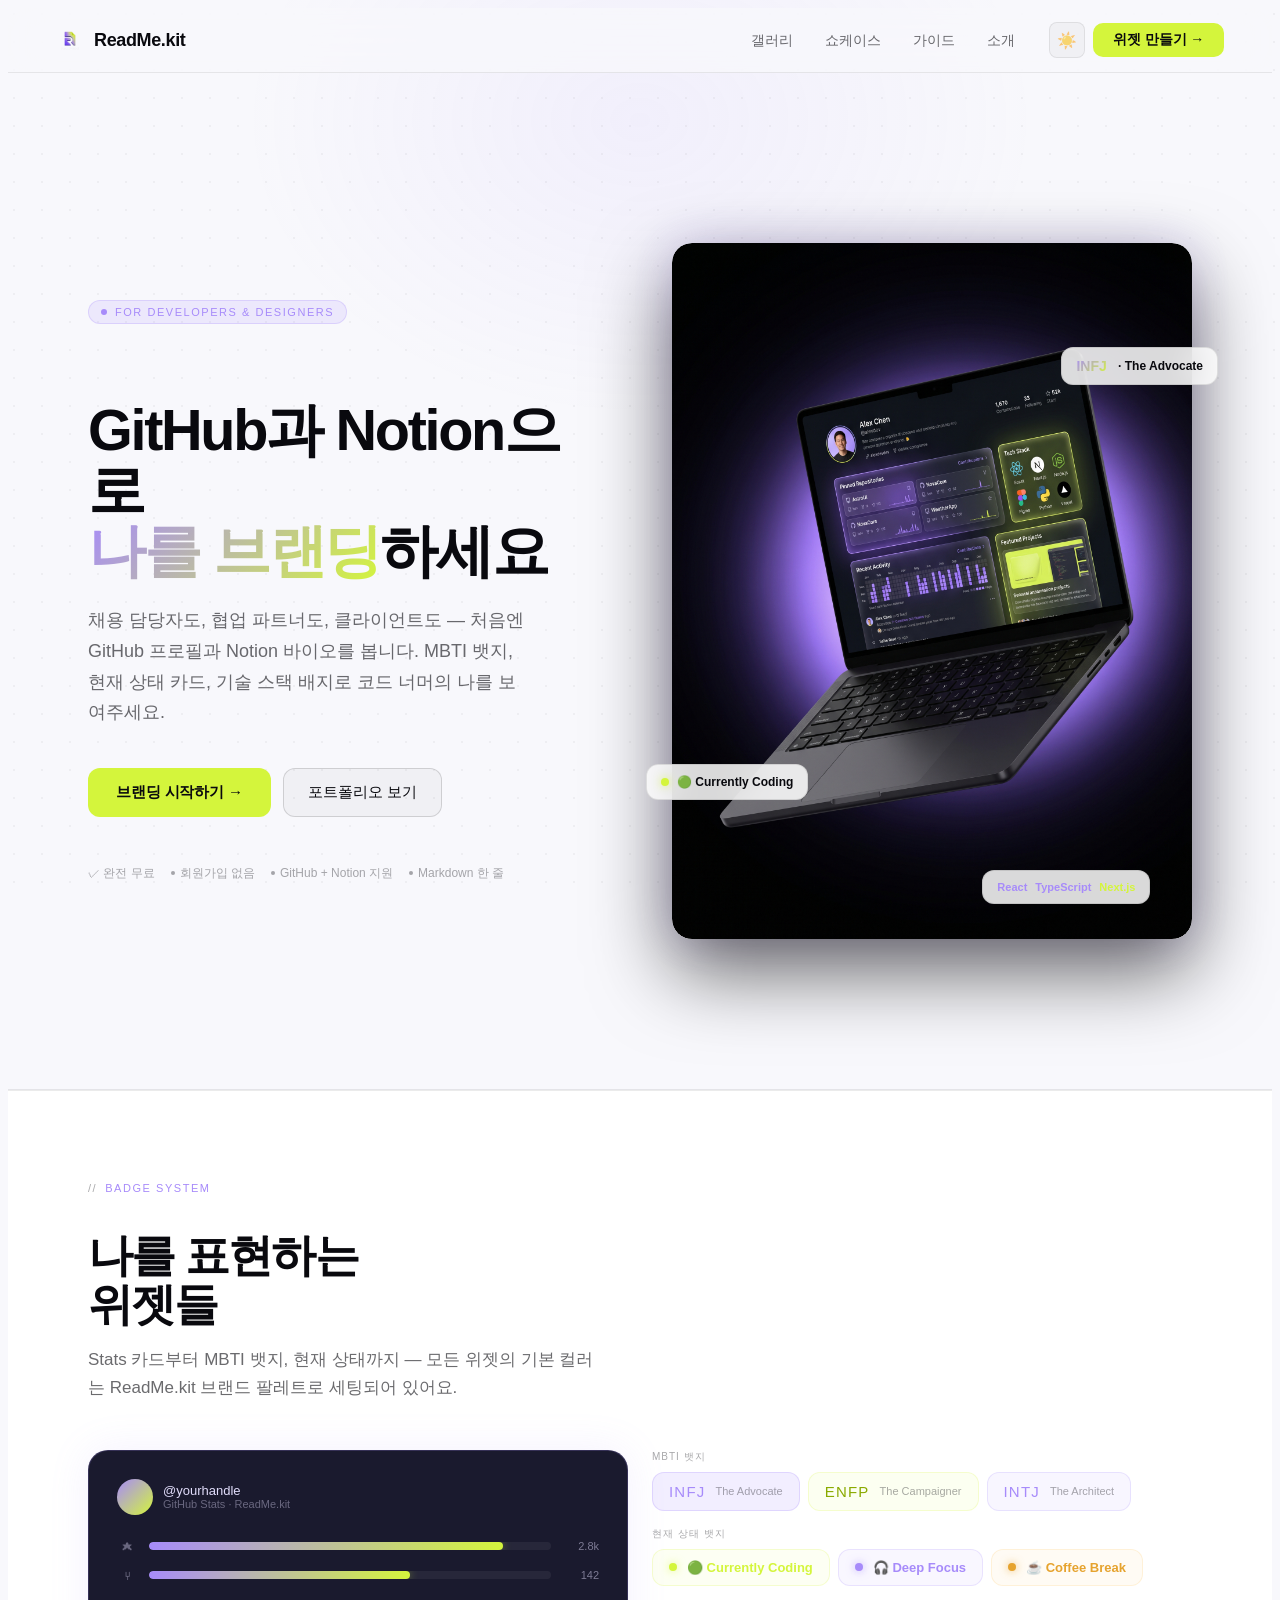
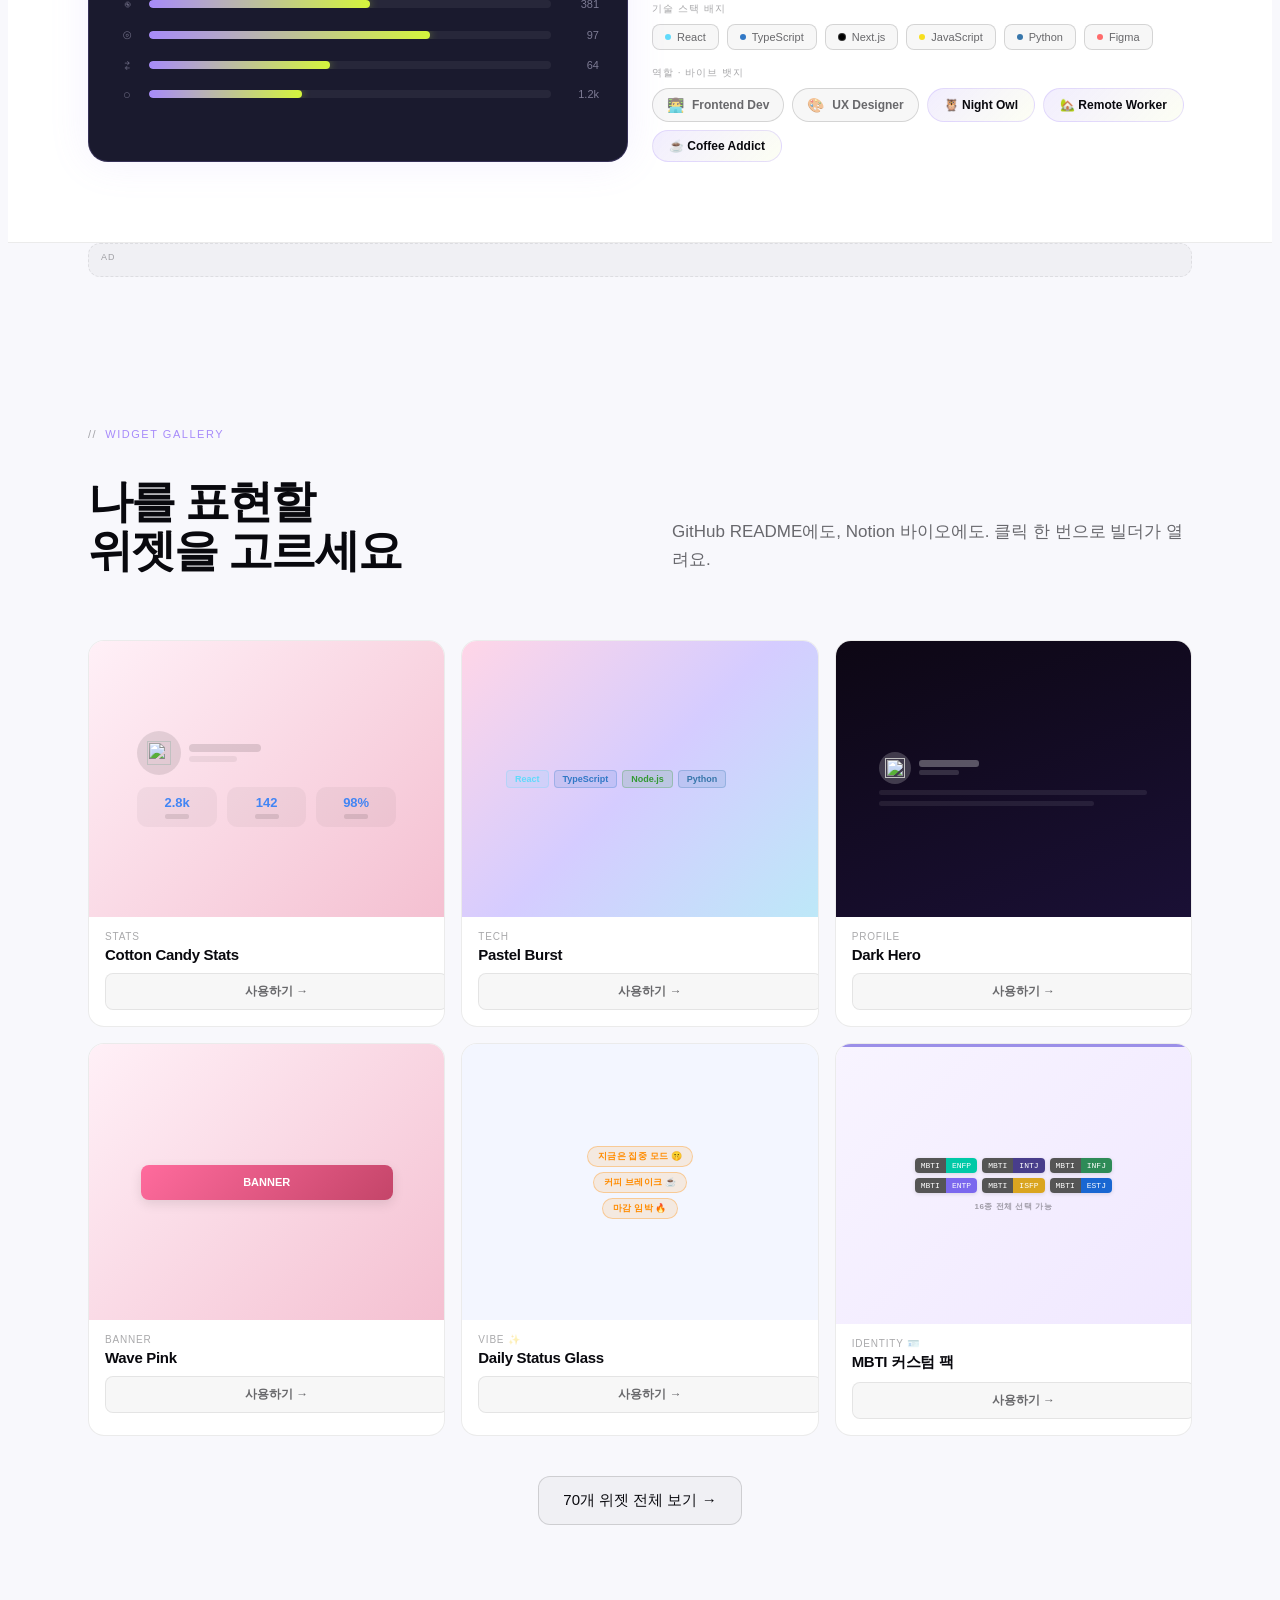
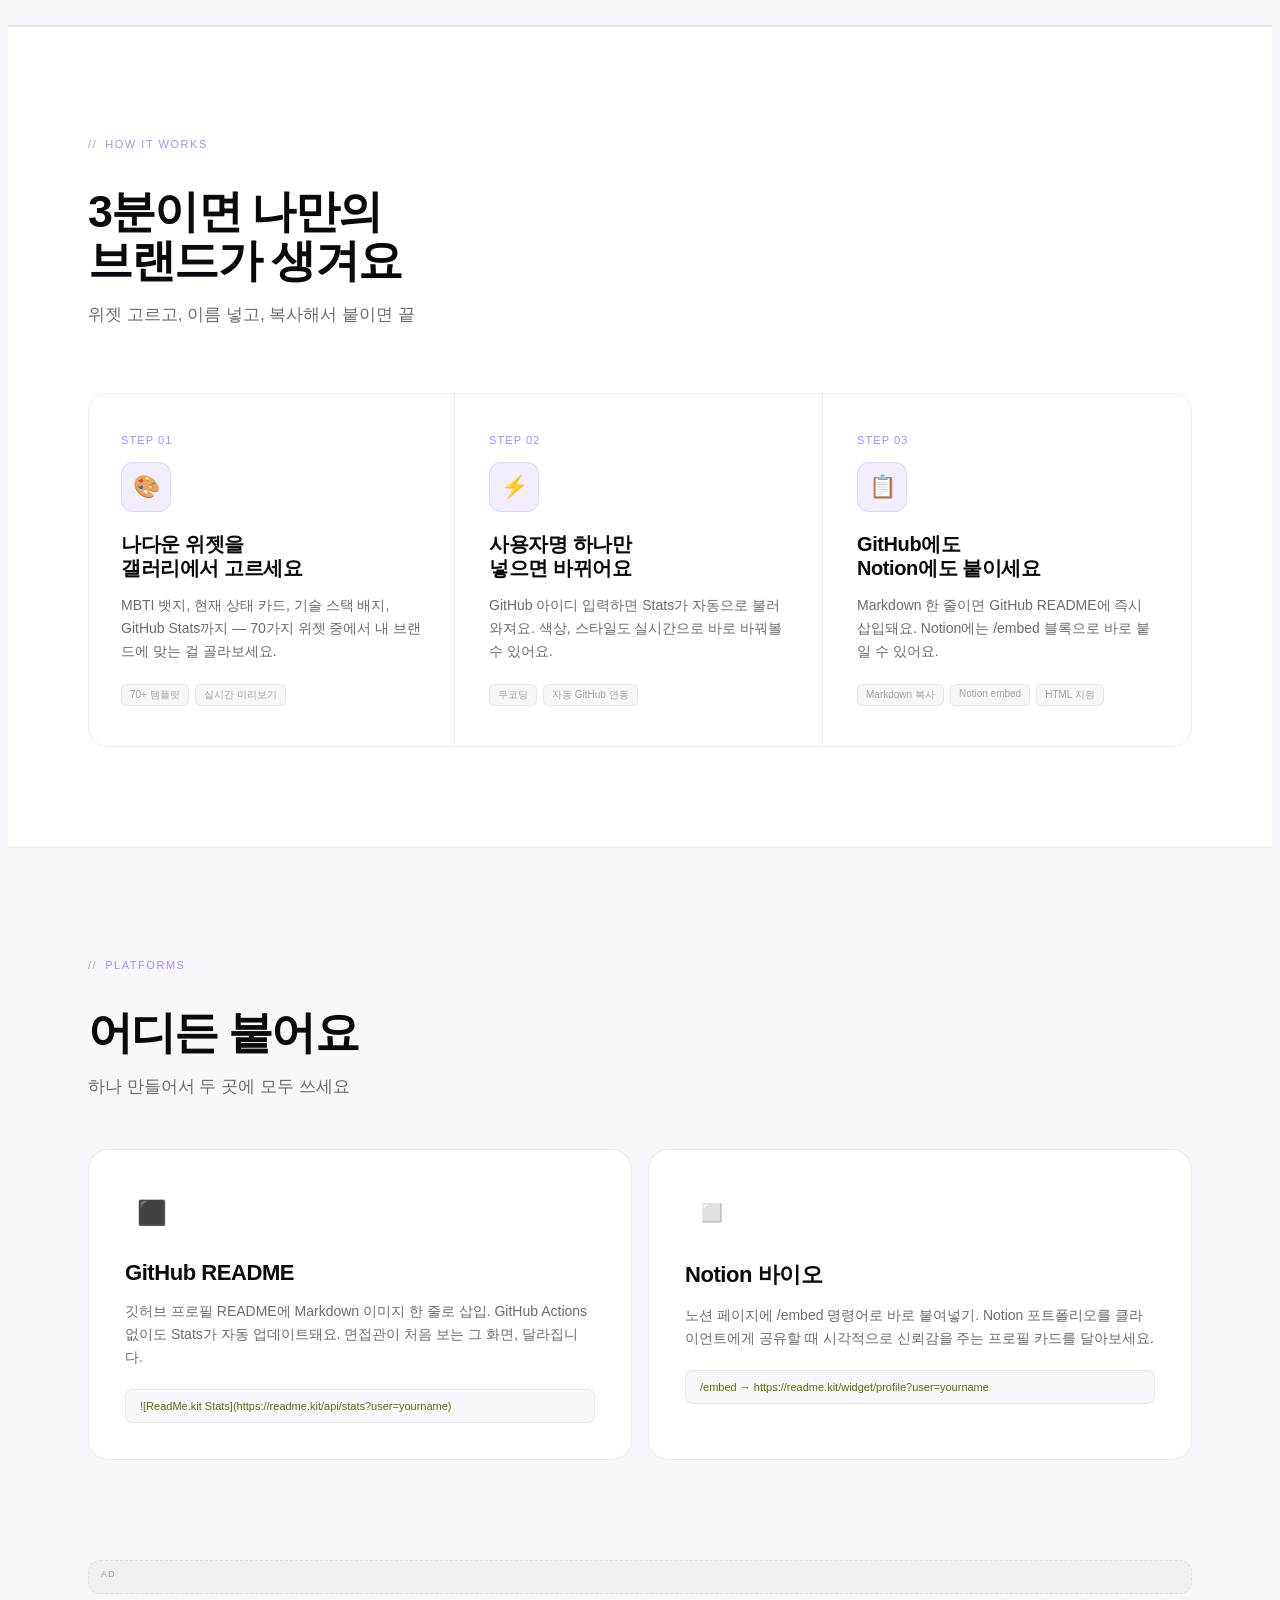
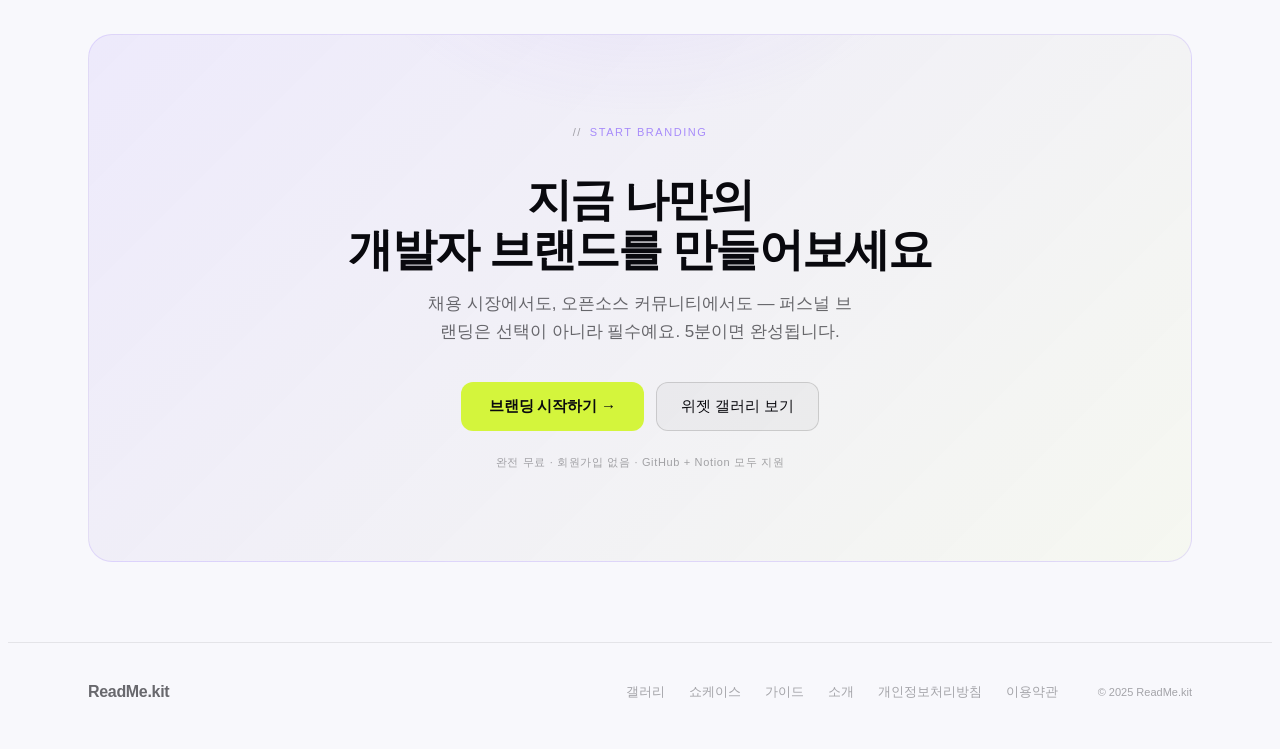
==== commit bdc4f55b: "fix(templates): 빌더-갤러리-랜딩 3축 정합성 회복 - builder.css에 누락된 48개 theme 썸네일 스타일 추가 (links×10, banner×9, ide" ====
--- a/index.html
+++ b/index.html
@@ -275,140 +275,7 @@
   </div>
 
   <div class="gallery-grid" role="list">
-
-    <!-- Stats Card -->
-    <article class="g-card" role="listitem">
-      <div class="g-thumb thumb-dark" aria-hidden="true">
-        <div class="mini-stats">
-          <div class="mini-row"><div class="mini-icon"></div><div class="mini-track"><div class="mini-fill" style="width:90%"></div></div></div>
-          <div class="mini-row"><div class="mini-icon"></div><div class="mini-track"><div class="mini-fill" style="width:65%"></div></div></div>
-          <div class="mini-row"><div class="mini-icon"></div><div class="mini-track"><div class="mini-fill" style="width:45%"></div></div></div>
-          <div class="mini-row"><div class="mini-icon"></div><div class="mini-track"><div class="mini-fill" style="width:72%"></div></div></div>
-        </div>
-      </div>
-      <div class="g-info">
-        <div class="g-cat">Stats</div>
-        <div class="g-name">GitHub Stats Bar</div>
-        <a href="builder.html?template=stats-01" class="g-use-btn">사용하기 →</a>
-      </div>
-    </article>
-
-    <!-- MBTI -->
-    <article class="g-card" role="listitem">
-      <div class="g-thumb thumb-violet" aria-hidden="true">
-        <div class="mini-mbti-wrap">
-          <div class="mini-mbti-type">INFJ</div>
-          <div class="mini-mbti-name">The Advocate</div>
-          <div style="margin-top:8px;display:flex;gap:5px">
-            <div class="mini-badge mb-violet">I</div>
-            <div class="mini-badge mb-violet">N</div>
-            <div class="mini-badge mb-lime">F</div>
-            <div class="mini-badge mb-lime">J</div>
-          </div>
-        </div>
-      </div>
-      <div class="g-info">
-        <div class="g-cat">Identity</div>
-        <div class="g-name">MBTI 뱃지 카드</div>
-        <a href="builder.html?template=mbti-01" class="g-use-btn">사용하기 →</a>
-      </div>
-    </article>
-
-    <!-- Status -->
-    <article class="g-card" role="listitem">
-      <div class="g-thumb thumb-dark" aria-hidden="true">
-        <div class="mini-status-wrap">
-          <div class="mini-status-pill msp-lime">
-            <div class="msp-dot" style="background:#D4F53C"></div>
-            🟢 Currently Coding
-          </div>
-          <div class="mini-status-pill msp-violet">
-            <div class="msp-dot" style="background:#A78BFA"></div>
-            🎧 Deep Focus
-          </div>
-          <div class="mini-status-pill" style="background:rgba(255,200,100,0.1);border:1px solid rgba(255,200,100,0.2);color:#c4862a;font-family:var(--font-mono);font-size:9px;font-weight:600;display:flex;align-items:center;gap:6px;padding:6px 10px;border-radius:8px">
-            <div class="msp-dot" style="background:#e6a32e"></div>
-            ☕ Coffee Break
-          </div>
-        </div>
-      </div>
-      <div class="g-info">
-        <div class="g-cat">Status</div>
-        <div class="g-name">현재 상태 뱃지</div>
-        <a href="builder.html?template=status-01" class="g-use-btn">사용하기 →</a>
-      </div>
-    </article>
-
-    <!-- Profile Card -->
-    <article class="g-card" role="listitem">
-      <div class="g-thumb thumb-dark" aria-hidden="true">
-        <div class="mini-profile-card">
-          <div class="mini-avatar-row">
-            <div class="mini-avatar"></div>
-            <div>
-              <div class="mini-name-line"></div>
-              <div class="mini-handle-line"></div>
-            </div>
-          </div>
-          <div class="mini-line" style="width:80%"></div>
-          <div class="mini-line" style="width:60%"></div>
-          <div style="margin-top:8px;display:flex;gap:4px">
-            <div class="mini-badge mb-violet">React</div>
-            <div class="mini-badge mb-lime">Next.js</div>
-            <div class="mini-badge mb-gray">Figma</div>
-          </div>
-        </div>
-      </div>
-      <div class="g-info">
-        <div class="g-cat">Profile</div>
-        <div class="g-name">Dark Hero 프로필</div>
-        <a href="builder.html?template=profile-02" class="g-use-btn">사용하기 →</a>
-      </div>
-    </article>
-
-    <!-- Tech Stack -->
-    <article class="g-card" role="listitem">
-      <div class="g-thumb thumb-violet" aria-hidden="true">
-        <div style="display:flex;flex-direction:column;gap:6px;width:100%">
-          <div class="mini-badges">
-            <div class="mini-badge mb-violet">React</div>
-            <div class="mini-badge mb-gray">TypeScript</div>
-            <div class="mini-badge mb-lime">Next.js</div>
-          </div>
-          <div class="mini-badges">
-            <div class="mini-badge mb-gray">Python</div>
-            <div class="mini-badge mb-violet">Figma</div>
-            <div class="mini-badge mb-lime">Vercel</div>
-          </div>
-          <div class="mini-badges">
-            <div class="mini-badge mb-gray">Docker</div>
-            <div class="mini-badge mb-violet">AWS</div>
-          </div>
-        </div>
-      </div>
-      <div class="g-info">
-        <div class="g-cat">Tech</div>
-        <div class="g-name">Tech Stack 배지</div>
-        <a href="builder.html?template=tech-04" class="g-use-btn">사용하기 →</a>
-      </div>
-    </article>
-
-    <!-- Vibe -->
-    <article class="g-card" role="listitem">
-      <div class="g-thumb" style="background:linear-gradient(135deg,rgba(167,139,250,0.08),rgba(212,245,60,0.05))" aria-hidden="true">
-        <div style="display:flex;flex-direction:column;gap:8px;align-items:center;width:100%">
-          <div style="padding:6px 12px;background:linear-gradient(135deg,rgba(167,139,250,0.15),rgba(212,245,60,0.08));border:1px solid rgba(167,139,250,0.25);border-radius:100px;font-size:10px;font-weight:600;color:#A78BFA;font-family:var(--font-mono)">🦉 Night Owl</div>
-          <div style="padding:6px 12px;background:linear-gradient(135deg,rgba(212,245,60,0.1),rgba(167,139,250,0.05));border:1px solid rgba(212,245,60,0.2);border-radius:100px;font-size:10px;font-weight:600;color:#8aaa00;font-family:var(--font-mono)">🏡 Remote Worker</div>
-          <div style="padding:6px 12px;background:rgba(255,255,255,0.04);border:1px solid rgba(255,255,255,0.08);border-radius:100px;font-size:10px;font-weight:600;color:rgba(240,238,248,0.5);font-family:var(--font-mono)">☕ Coffee Addict</div>
-        </div>
-      </div>
-      <div class="g-info">
-        <div class="g-cat">Vibe ✨</div>
-        <div class="g-name">개발자 바이브 뱃지</div>
-        <a href="builder.html?template=vibe-01" class="g-use-btn">사용하기 →</a>
-      </div>
-    </article>
-
+    <!-- gallery.js renderLandingFeatured() 가 templates.js featured:true 항목 6개를 렌더 -->
   </div>
 
   <div class="gallery-more">
@@ -543,6 +410,10 @@
   <span class="footer-copy">© 2025 ReadMe.kit</span>
 </footer>
 
+<!-- 추천 카드 동적 렌더 (templates.js featured:true 항목 6개) -->
+<script src="assets/data/templates.js"></script>
+<script src="assets/js/gallery.js"></script>
+
 <script>
   // ── 다크/라이트 모드 토글 ──
   const html = document.documentElement;
